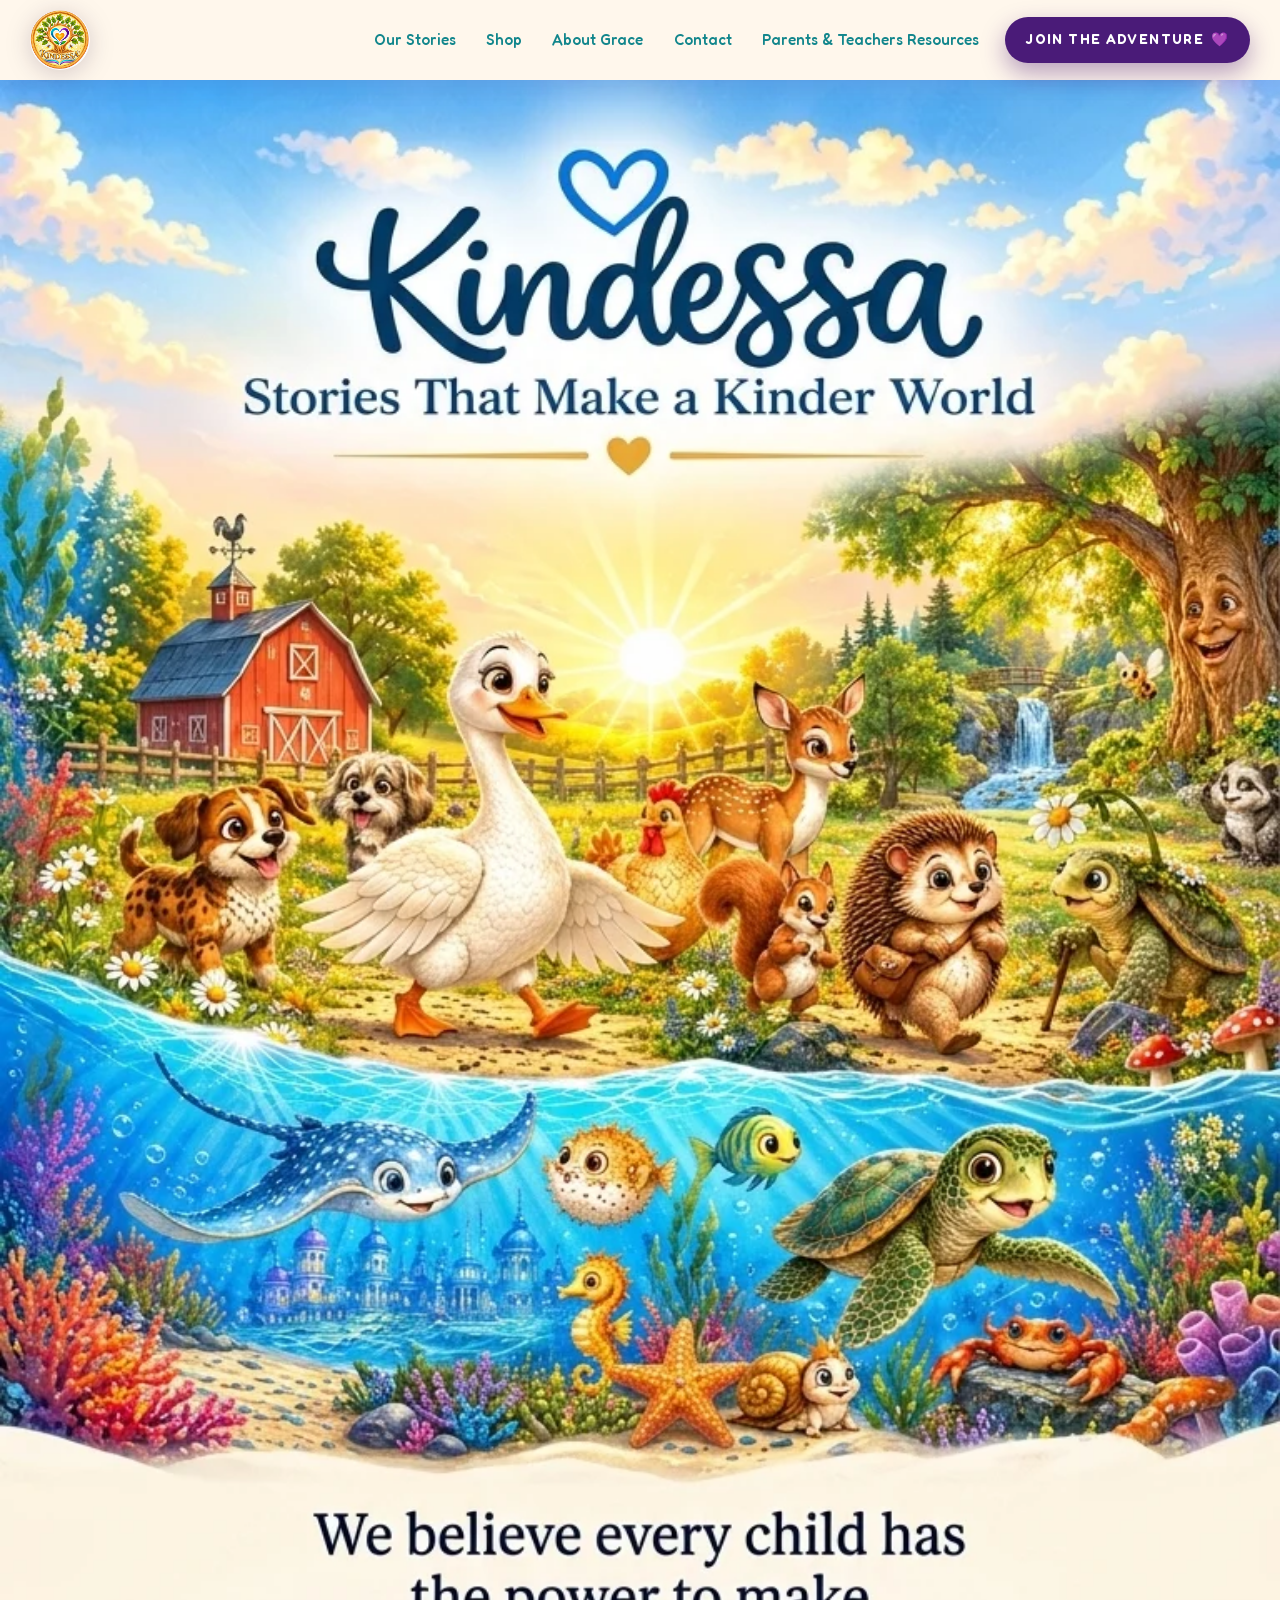
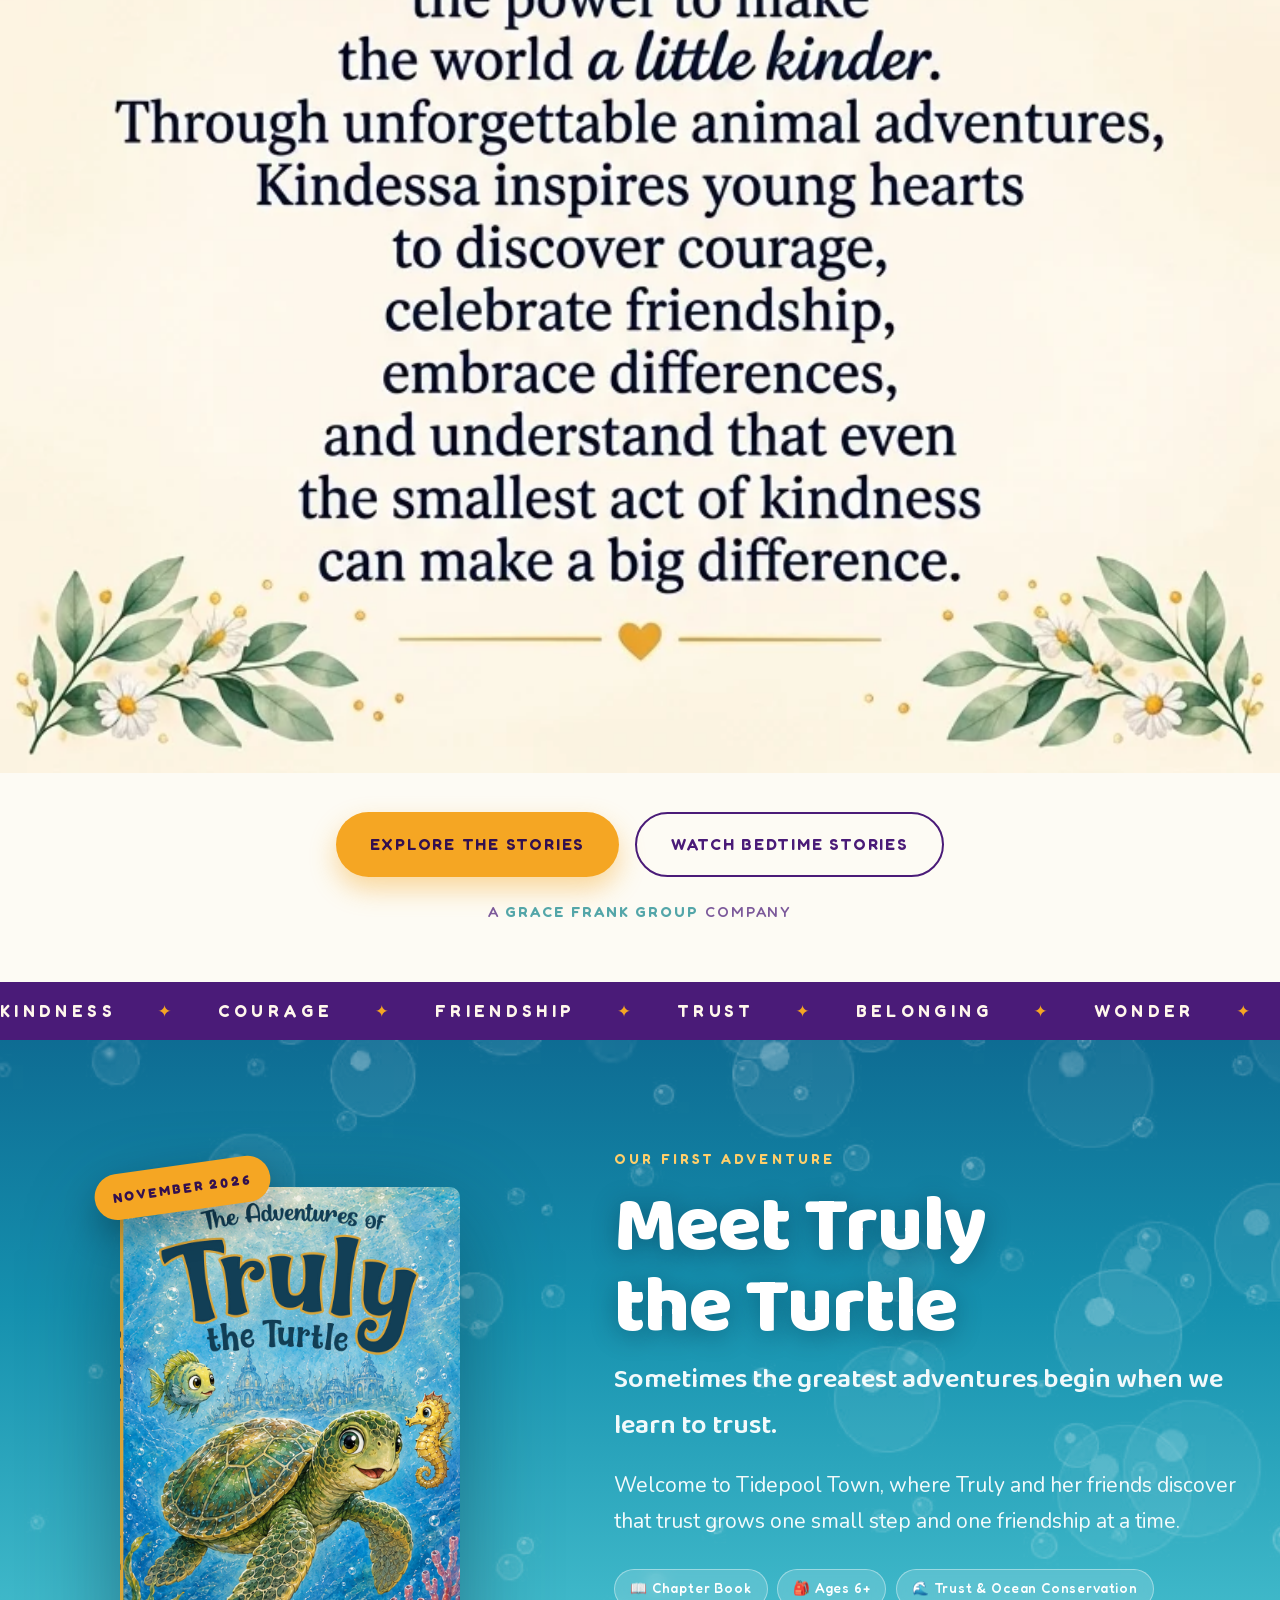
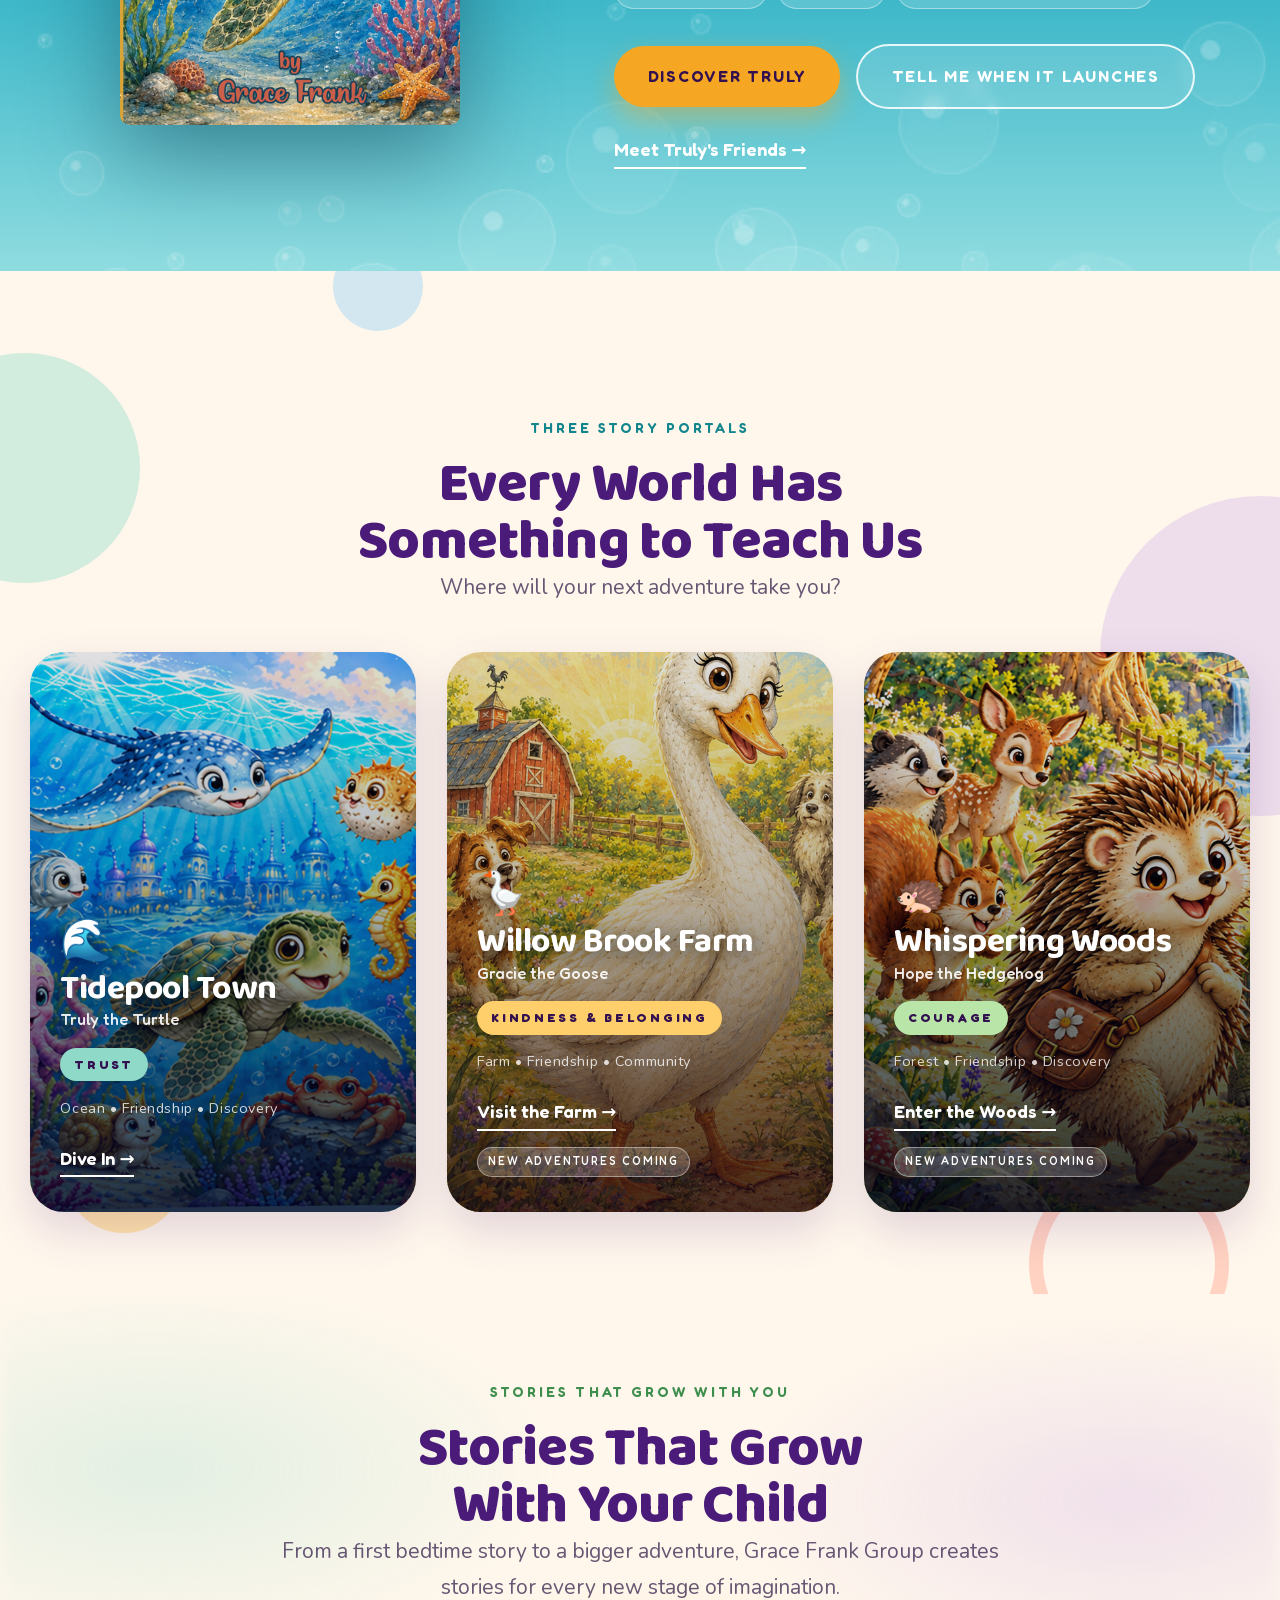
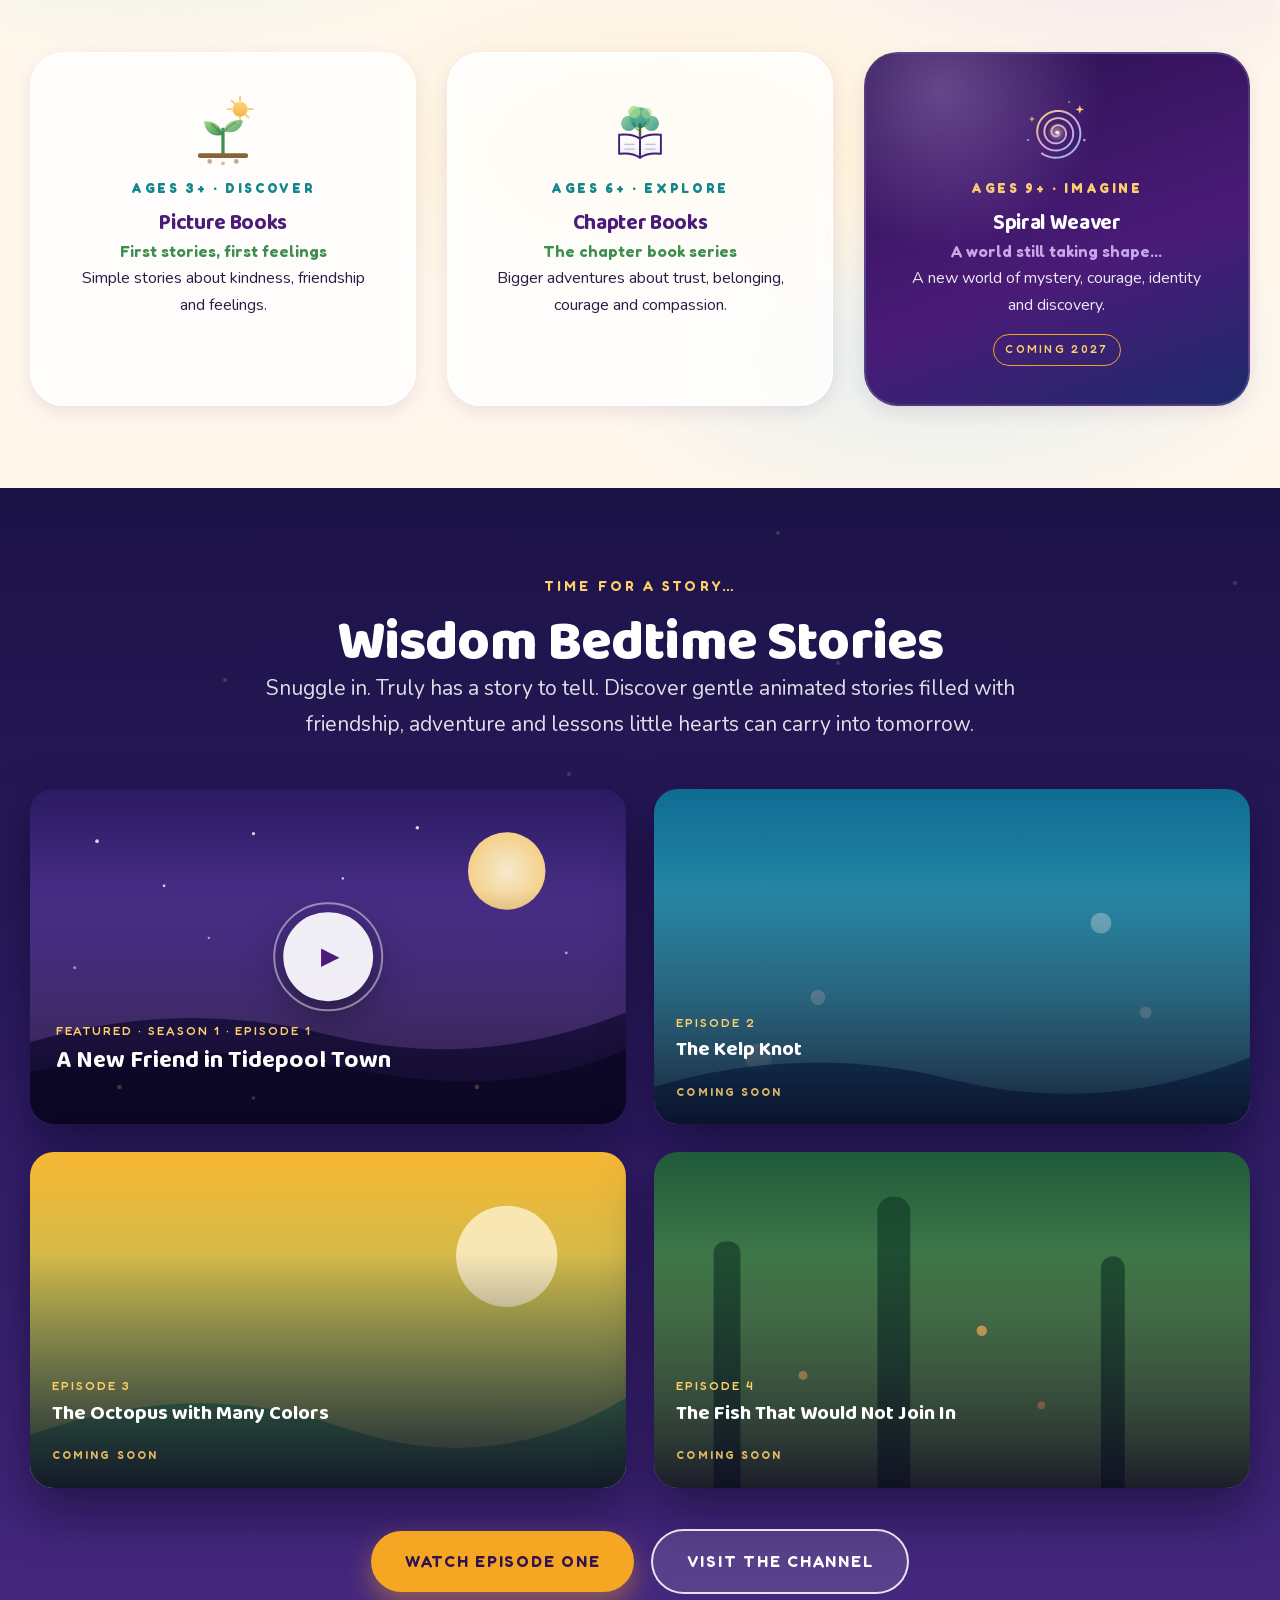
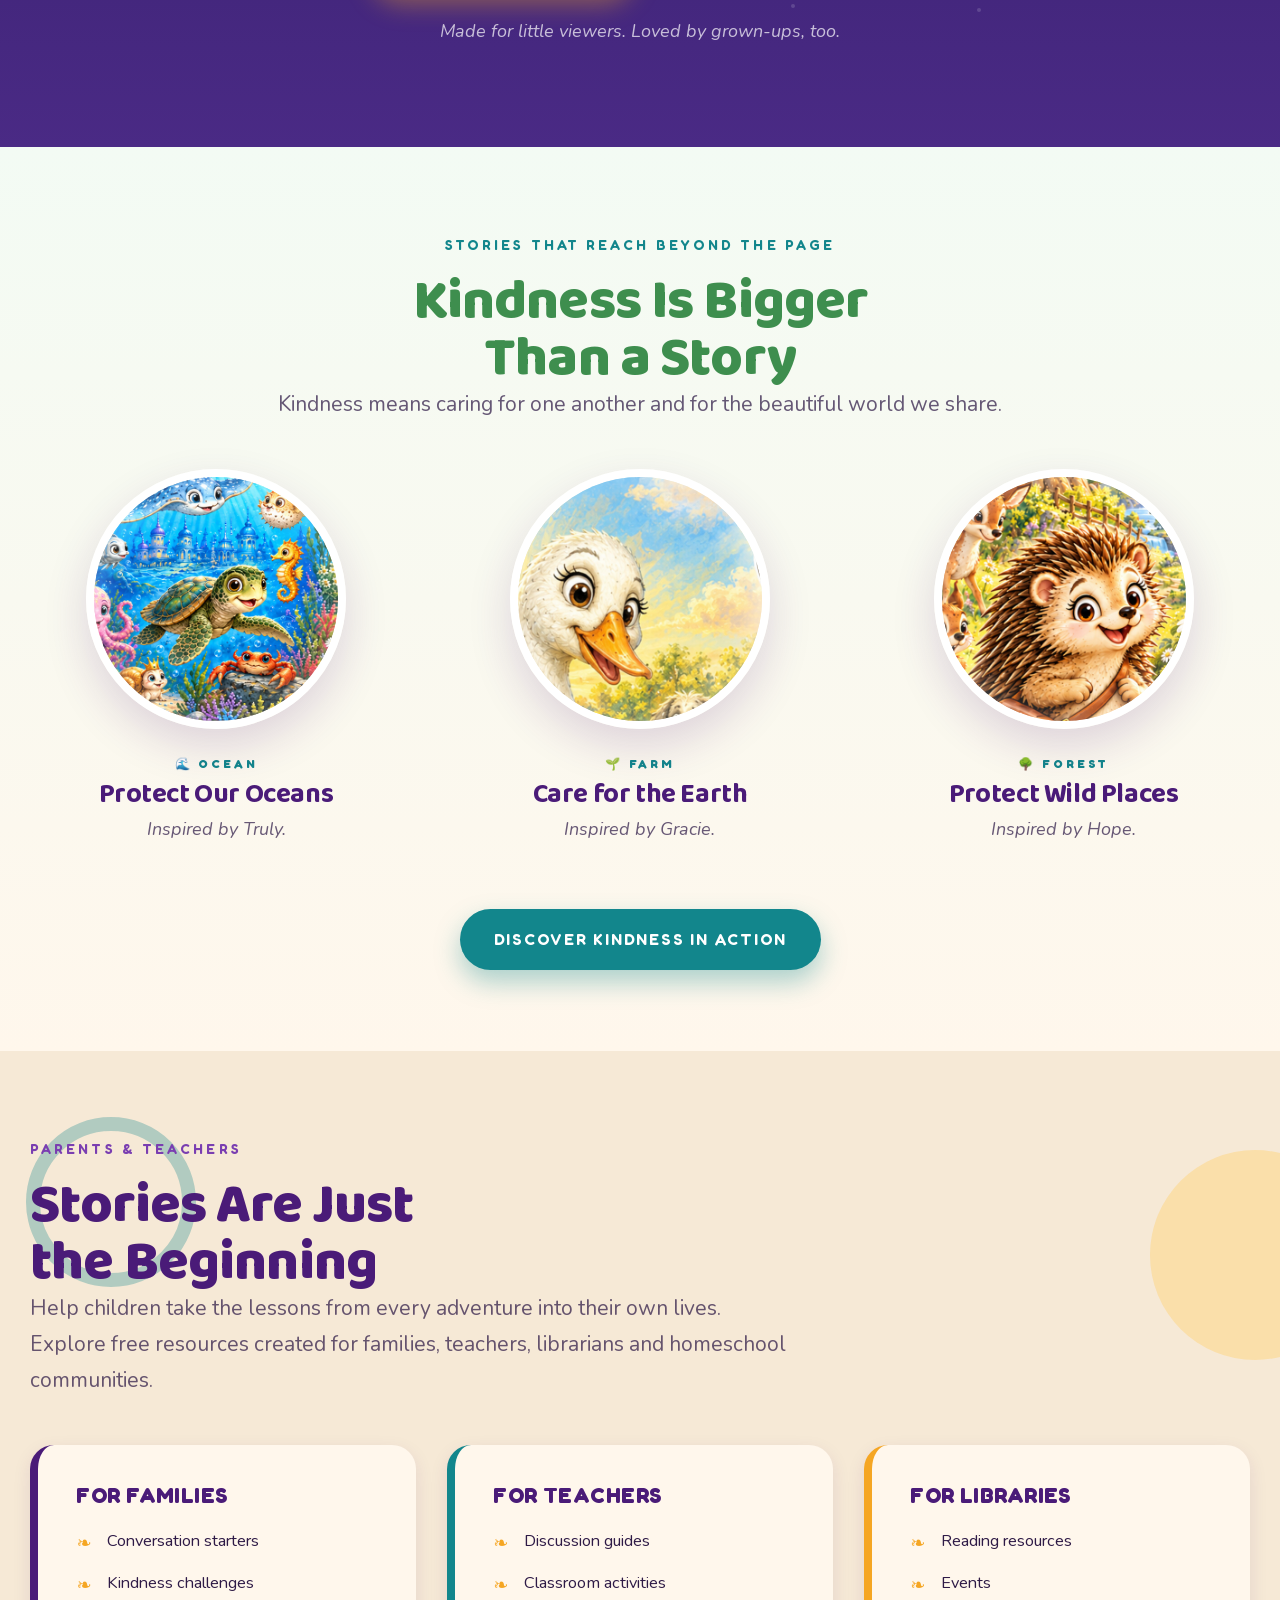
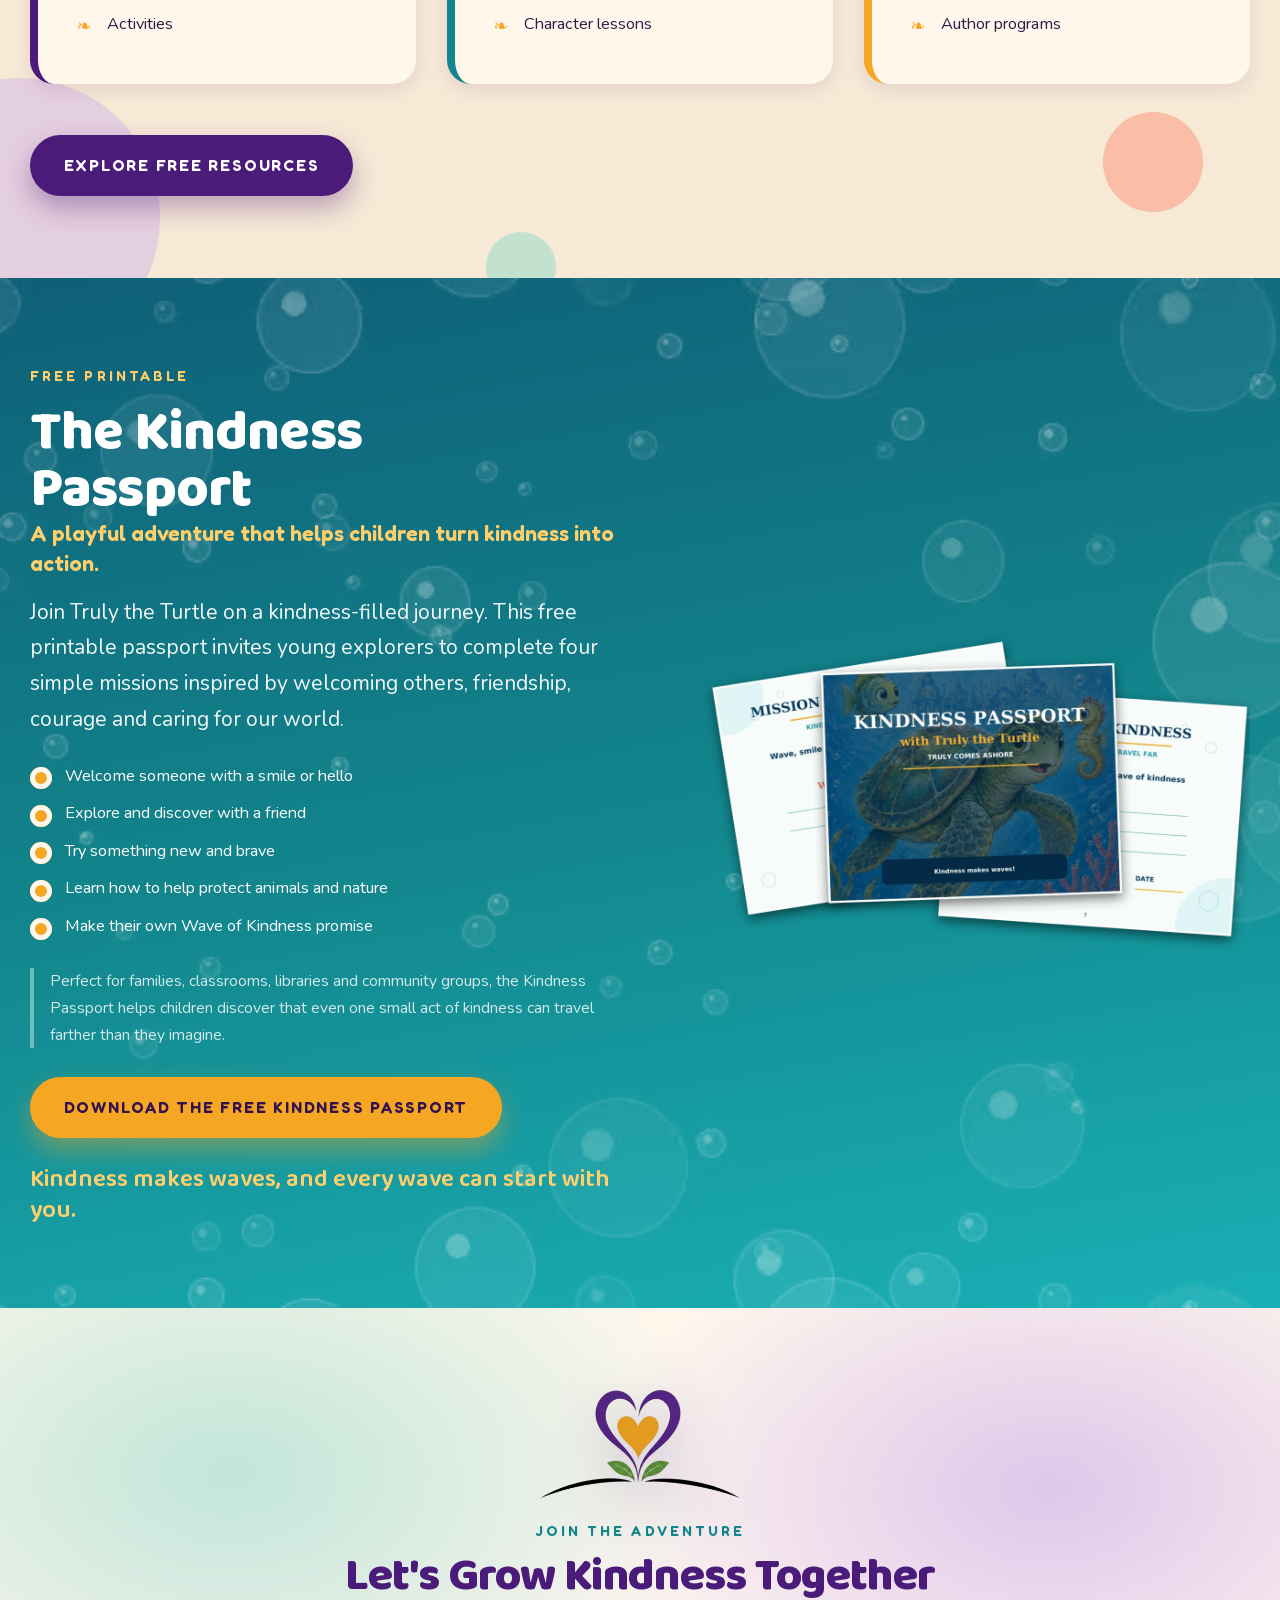
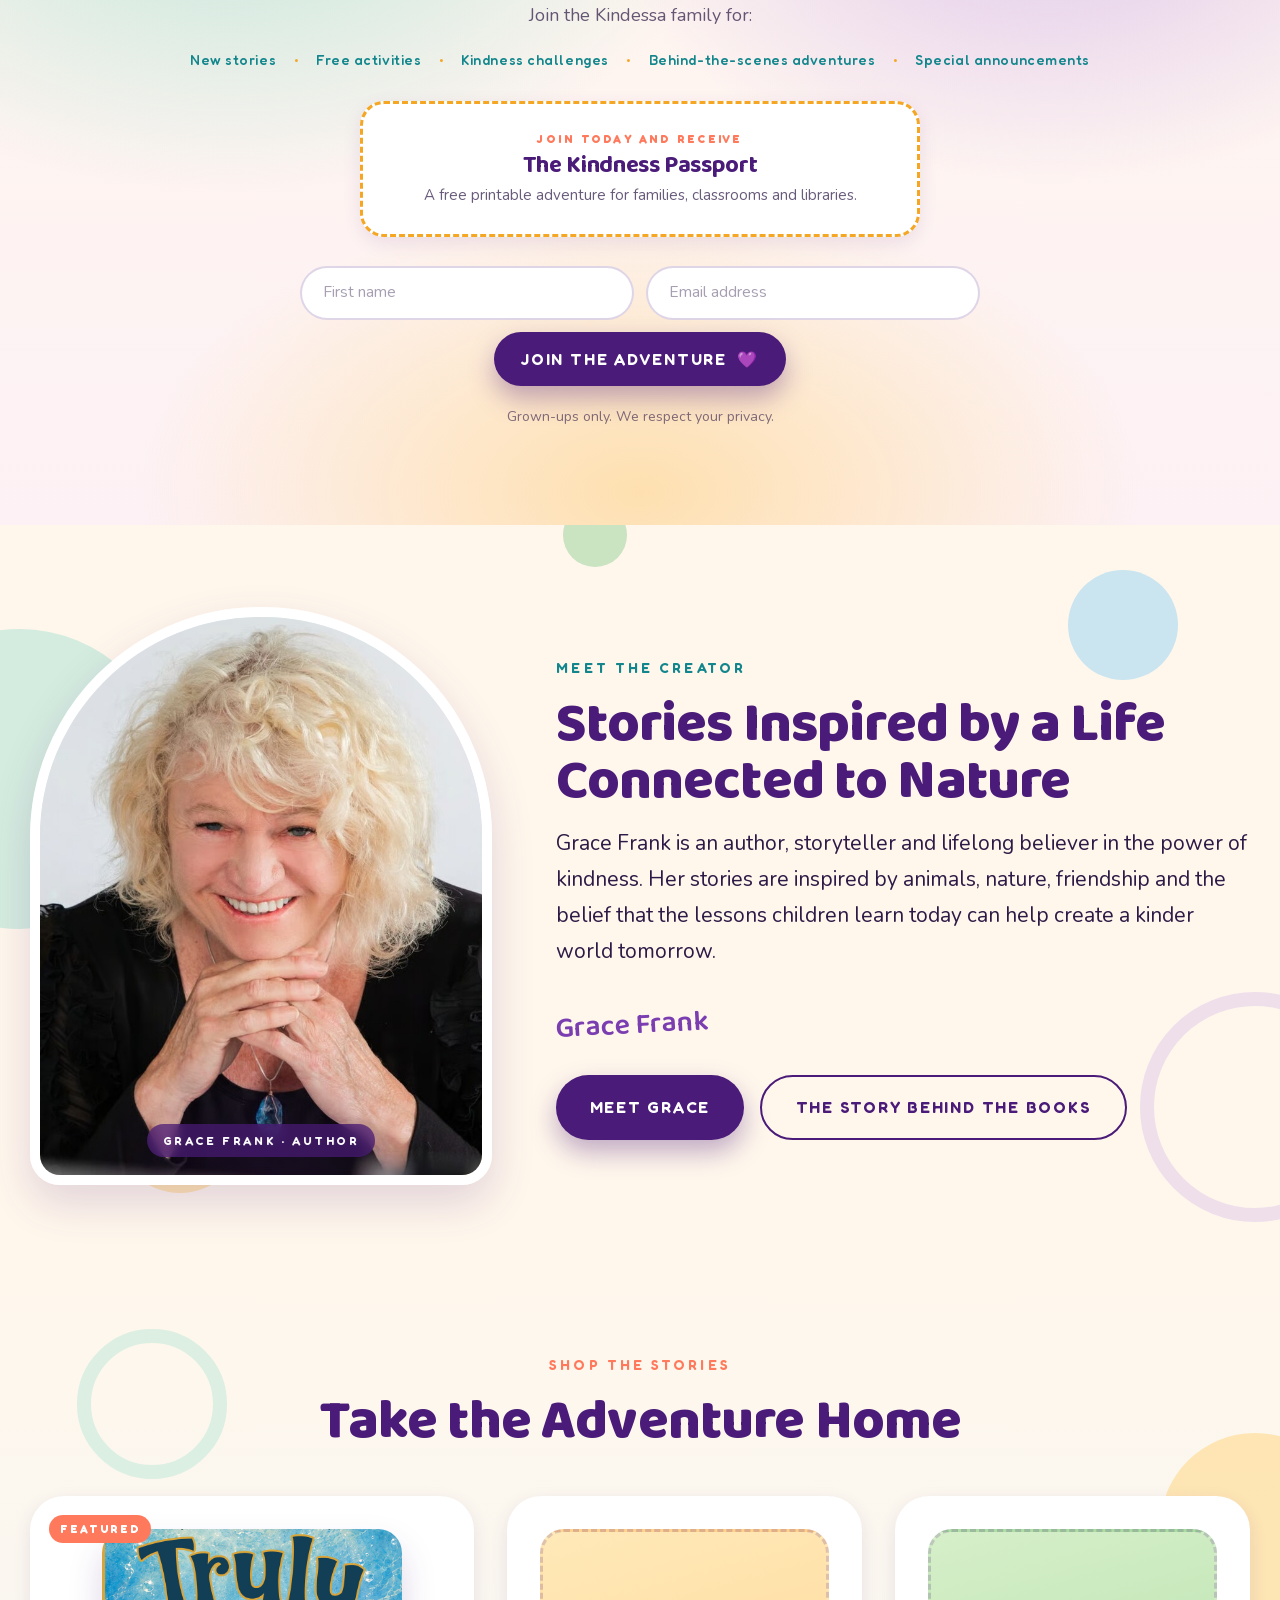
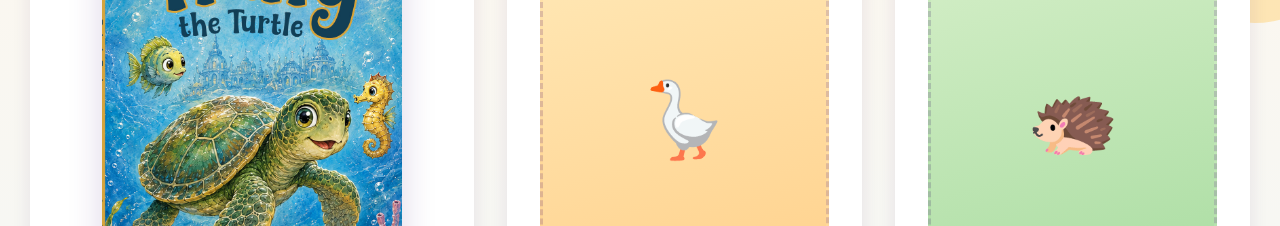
==== index.html @ 7168d5cc "Stage the remaining pages so the full sitemap exists Adds the seven pages from Grace's sitemap that " ====
<!DOCTYPE html>
<html lang="en">
<head>
<meta charset="utf-8" />
<meta name="viewport" content="width=device-width, initial-scale=1" />
<title>Kindessa™ | Stories Growing Kindness</title>
<meta name="description" content="Kindessa brings magical stories by Grace Frank that help little hearts grow through kindness, courage and friendship. Meet Truly the Turtle, Gracie the Goose and Hope the Hedgehog." />
<link rel="icon" href="assets/web/symbol.webp" />
<link rel="preload" href="assets/fonts/baloo-2-800-latin.woff2" as="font" type="font/woff2" crossorigin>
<link rel="preload" href="assets/fonts/nunito-400-latin.woff2" as="font" type="font/woff2" crossorigin>
<link rel="stylesheet" href="assets/fonts/fonts.css">
<link rel="stylesheet" href="assets/web/site.css" />
</head>
<body>

<!-- ============================ HEADER ============================ -->
<header class="header scrolled" id="header" data-solid>
  <div class="wrap-wide header-inner">
    <a class="brand" href="index.html#top" aria-label="Kindessa home">
      <img src="assets/web/kindessa-logo.webp" alt="Kindessa" width="900" height="900" />
    </a>

    <nav class="nav" aria-label="Main">
      <div class="nav-group">
        <a href="stories.html">Our Stories</a>
        <div class="nav-drop">
          <a href="truly.html">Truly the Turtle</a>
          <a href="gracie.html">Gracie the Goose</a>
          <a href="hope.html">Hope the Hedgehog</a>
          <a href="bedtime.html">Wisdom Bedtime Stories</a>
        </div>
      </div>
      <a href="shop.html">Shop</a>
      <a href="about.html">About Grace</a>
      <a href="contact.html">Contact</a>
      <a href="parents.html">Parents &amp; Teachers Resources</a>
    </nav>

    <div class="header-cta">
      <a class="btn-join" href="#join">Join the Adventure <span class="heart-mini">💜</span></a>
      <button class="burger" id="burger" aria-label="Open menu" aria-expanded="false" aria-controls="mobileNav"><span></span></button>
    </div>
  </div>
</header>

<nav class="mobile-nav" id="mobileNav" aria-label="Mobile">
  <a href="stories.html">Our Stories</a>
  <a class="sub" href="truly.html">Truly the Turtle</a>
  <a class="sub" href="gracie.html">Gracie the Goose</a>
  <a class="sub" href="hope.html">Hope the Hedgehog</a>
  <a class="sub" href="bedtime.html">Wisdom Bedtime Stories</a>
  <a href="shop.html">Shop</a>
  <a href="about.html">About Grace</a>
  <a href="contact.html">Contact</a>
  <a href="parents.html">Parents &amp; Teachers Resources</a>
  <a class="btn btn-purple" href="index.html#join">Join the Adventure 💜</a>
</nav>

<!-- ============================ HERO ============================ -->
<main id="top">
<section class="hero-banner">
  <h1 class="sr-only">Kindessa: Stories That Make a Kinder World</h1>

  <picture class="banner reveal">
    <source media="(max-width:720px)" srcset="assets/web/banner-home-mobile.webp" width="768" height="1376" />
    <img src="assets/web/banner-home.webp" alt="Kindessa, Stories That Make a Kinder World. Truly the Turtle, Gracie the Goose, Hope the Hedgehog and their friends across the ocean, the farm and the woods." width="1862" height="845" fetchpriority="high" />
  </picture>

  <div class="wrap">
    <div class="hero-banner-cta reveal d1">
      <a class="btn btn-gold" href="#worlds">Explore the Stories</a>
      <a class="btn btn-ghost" href="#watch">Watch Bedtime Stories</a>
    </div>
    <p class="hero-credit">A <b>Grace Frank Group</b> company</p>
  </div>
</section>

<!-- ============================ RIBBON ============================ -->
<div class="ribbon" aria-hidden="true">
  <div class="ribbon-track">
    <span>Kindness</span><span>Courage</span><span>Friendship</span><span>Trust</span><span>Belonging</span><span>Wonder</span>
    <span>Kindness</span><span>Courage</span><span>Friendship</span><span>Trust</span><span>Belonging</span><span>Wonder</span>
  </div>
</div>

<!-- ============================ TRULY ============================ -->
<section class="truly" id="truly">
  <video class="bubbles-video" autoplay muted loop playsinline aria-hidden="true" poster="assets/web/bubbles-poster.jpg">
    <source src="assets/web/bubbles.mp4" type="video/mp4" />
  </video>
  <div class="wrap">
    <div class="truly-grid">
      <div class="book reveal" id="book">
        <span class="book-badge">November 2026</span>
        <div class="book-inner">
          <img src="assets/web/truly-cover.jpg" alt="Cover of The Adventures of Truly the Turtle by Grace Frank" />
        </div>
      </div>

      <div class="reveal d1">
        <span class="eyebrow">Our First Adventure</span>
        <h2 class="h-1">Meet Truly<br>the Turtle</h2>
        <p class="truly-tagline">Sometimes the greatest adventures begin when we learn to trust.</p>
        <p class="lede">Welcome to Tidepool Town, where Truly and her friends discover that trust grows one small step and one friendship at a time.</p>
        <div class="book-meta">
          <span class="chip">📖 Chapter Book</span>
          <span class="chip">🎒 Ages 6+</span>
          <span class="chip">🌊 Trust &amp; Ocean Conservation</span>
        </div>
        <div class="truly-btns">
          <a class="btn btn-gold" href="truly.html">Discover Truly</a>
          <a class="btn btn-ghost-light" href="#join">Tell Me When It Launches</a>
        </div>
        <a class="link-arrow" href="#worlds">Meet Truly's Friends →</a>
      </div>
    </div>
  </div>
</section>

<!-- ============================ WORLDS ============================ -->
<section class="worlds sec has-deco" id="worlds">
  <div class="blobs" aria-hidden="true">
    <span class="blob c-seafoam" style="width:230px;height:230px;left:-90px;top:8%;opacity:.4"></span>
    <span class="blob c-lavender" style="width:320px;height:320px;right:-140px;top:22%;opacity:.32;animation-delay:-6s"></span>
    <span class="blob c-gold" style="width:120px;height:120px;left:5%;bottom:6%;opacity:.5;animation-delay:-11s"></span>
    <span class="blob ring c-coral" style="width:200px;height:200px;right:4%;bottom:-70px;animation-delay:-3s"></span>
    <span class="blob c-sky" style="width:90px;height:90px;left:26%;top:-30px;opacity:.35;animation-delay:-14s"></span>
  </div>
  <div class="wrap">
    <div class="sec-head center reveal">
      <span class="eyebrow">Three Story Portals</span>
      <h2 class="h-2">Every World Has<br>Something to Teach Us</h2>
      <p class="lede muted" style="margin-inline:auto">Where will your next adventure take you?</p>
    </div>

    <div class="portals">
      <article class="portal ocean reveal">
        <img src="assets/web/world-ocean.jpg" alt="Tidepool Town, where Truly the Turtle swims past the coral city with Finley the fish, a manta ray, an octopus and a crowned snail" />
        <span class="portal-icon">🌊</span>
        <h3>Tidepool Town</h3>
        <p class="portal-char">Truly the Turtle</p>
        <span class="portal-value">Trust</span>
        <p class="portal-tags">Ocean • Friendship • Discovery</p>
        <div class="portal-foot">
          <a class="link-arrow" href="truly.html">Dive In →</a>
        </div>
      </article>

      <article class="portal farm reveal d1">
        <img src="assets/web/world-farm.jpg" alt="Willow Brook Farm, where Gracie the Goose walks the lane past the red barn with the farm dogs and a hen" />
        <span class="portal-icon">🪿</span>
        <h3>Willow Brook Farm</h3>
        <p class="portal-char">Gracie the Goose</p>
        <span class="portal-value">Kindness &amp; Belonging</span>
        <p class="portal-tags">Farm • Friendship • Community</p>
        <div class="portal-foot">
          <a class="link-arrow" href="gracie.html">Visit the Farm →</a>
          <span class="soon">New adventures coming</span>
        </div>
      </article>

      <article class="portal forest reveal d2">
        <img src="assets/web/world-forest.jpg" alt="Whispering Woods, where Hope the Hedgehog sets off along the path with her satchel, a tortoise, a squirrel, a badger and a fawn" />
        <span class="portal-icon">🦔</span>
        <h3>Whispering Woods</h3>
        <p class="portal-char">Hope the Hedgehog</p>
        <span class="portal-value">Courage</span>
        <p class="portal-tags">Forest • Friendship • Discovery</p>
        <div class="portal-foot">
          <a class="link-arrow" href="#shop">Enter the Woods →</a>
          <span class="soon">New adventures coming</span>
        </div>
      </article>
    </div>
    <p class="swipe-hint">← Swipe to explore →</p>
  </div>
</section>

<!-- ============================ GROW ============================ -->
<section class="grow sec" id="grow">
  <div class="wrap">
    <div class="sec-head center reveal">
      <span class="eyebrow">Stories That Grow With You</span>
      <h2 class="h-2">Stories That Grow<br>With Your Child</h2>
      <p class="lede muted" style="margin-inline:auto">From a first bedtime story to a bigger adventure, Grace Frank Group creates stories for every new stage of imagination.</p>
    </div>

    <div class="stages">
      <article class="stage reveal">
        <svg class="stage-glyph" viewBox="0 0 80 80" role="img" aria-label="A seedling with two leaves opening above the soil">
          <defs>
            <linearGradient id="sprL" x1="0" y1="0" x2="1" y2="1">
              <stop offset="0%" stop-color="#9FD98C"/><stop offset="100%" stop-color="#3E8E4E"/>
            </linearGradient>
            <linearGradient id="sprSun" x1="0" y1="0" x2="0" y2="1">
              <stop offset="0%" stop-color="#FFCF6B"/><stop offset="100%" stop-color="#F5A623"/>
            </linearGradient>
          </defs>
          <circle cx="58" cy="17" r="8" fill="url(#sprSun)" opacity=".85"/>
          <g stroke="#F5A623" stroke-width="2" stroke-linecap="round" opacity=".6">
            <path d="M58 4v4M58 26v4M45 17h4M67 17h4M49 8l3 3M64 23l3 3"/>
          </g>
          <path d="M40 66V38" stroke="#3E8E4E" stroke-width="3.4" stroke-linecap="round" fill="none"/>
          <path d="M40 44c-3-11-12-15-20-14 1 11 9 17 20 14Z" fill="url(#sprL)"/>
          <path d="M40 40c4-10 13-13 21-11-2 10-10 15-21 11Z" fill="url(#sprL)" opacity=".85"/>
          <path d="M28 33c4 3 8 7 11 11M53 31c-5 3-9 6-12 10" stroke="#2F6E3C" stroke-width="1.4" stroke-linecap="round" fill="none" opacity=".5"/>
          <path d="M16 66h48" stroke="#8A6239" stroke-width="5" stroke-linecap="round"/>
          <circle cx="26" cy="72" r="2.4" fill="#8A6239" opacity=".55"/>
          <circle cx="40" cy="74" r="2" fill="#8A6239" opacity=".4"/>
          <circle cx="54" cy="72" r="2.4" fill="#8A6239" opacity=".55"/>
        </svg>
        <span class="stage-age">Ages 3+ · Discover</span>
        <h3>Picture Books</h3>
        <p class="stage-kind">First stories, first feelings</p>
        <p>Simple stories about kindness, friendship and feelings.</p>
      </article>

      <article class="stage reveal d1">
        <svg class="stage-glyph" viewBox="0 0 80 80" role="img" aria-label="An open book with a leafy canopy growing from its pages">
          <defs>
            <linearGradient id="chLeaf" x1="0" y1="0" x2="1" y2="1">
              <stop offset="0%" stop-color="#7CC47F"/><stop offset="100%" stop-color="#12868C"/>
            </linearGradient>
            <linearGradient id="chPage" x1="0" y1="0" x2="0" y2="1">
              <stop offset="0%" stop-color="#FFFFFF"/><stop offset="100%" stop-color="#E7F3EC"/>
            </linearGradient>
          </defs>
          <circle cx="40" cy="26" r="11" fill="url(#chLeaf)" opacity=".92"/>
          <circle cx="28" cy="32" r="8" fill="url(#chLeaf)" opacity=".8"/>
          <circle cx="52" cy="32" r="8" fill="url(#chLeaf)" opacity=".8"/>
          <circle cx="34" cy="20" r="6.5" fill="#9FD98C" opacity=".75"/>
          <circle cx="47" cy="21" r="5.5" fill="#9FD98C" opacity=".6"/>
          <path d="M40 46V33" stroke="#2F6E3C" stroke-width="2.6" stroke-linecap="round"/>
          <path d="M40 40c-4-2-6-5-7-8M40 37c3-2 5-4 6-7" stroke="#2F6E3C" stroke-width="1.6" stroke-linecap="round" fill="none" opacity=".6"/>
          <path d="M40 48c-6-4-14-5-22-4v20c8-1 16 0 22 4Z" fill="url(#chPage)" stroke="#4A1B78" stroke-width="2" stroke-linejoin="round"/>
          <path d="M40 48c6-4 14-5 22-4v20c-8-1-16 0-22 4Z" fill="url(#chPage)" stroke="#4A1B78" stroke-width="2" stroke-linejoin="round"/>
          <path d="M40 48v20" stroke="#4A1B78" stroke-width="2" stroke-linecap="round"/>
          <g stroke="#C9A7E8" stroke-width="1.4" stroke-linecap="round" opacity=".85">
            <path d="M24 54h10M24 59h10M46 54h10M46 59h10"/>
          </g>
        </svg>
        <span class="stage-age">Ages 6+ · Explore</span>
        <h3>Chapter Books</h3>
        <p class="stage-kind">The chapter book series</p>
        <p>Bigger adventures about trust, belonging, courage and compassion.</p>
      </article>

      <article class="stage spiral reveal d2">
<svg class="stage-glyph spiral-glyph" viewBox="0 0 100 100" role="img" aria-label="A spiral of thread turning outward among stars">
          <defs>
            <linearGradient id="sg" x1="0" y1="0" x2="1" y2="1">
              <stop offset="0%" stop-color="#FFCF6B"/><stop offset="55%" stop-color="#C9A7E8"/><stop offset="100%" stop-color="#7EC8F5"/>
            </linearGradient>
            <radialGradient id="sgCore" cx="50%" cy="50%">
              <stop offset="0%" stop-color="#FFF6DC"/><stop offset="100%" stop-color="#FFCF6B" stop-opacity="0"/>
            </radialGradient>
          </defs>
          <circle cx="50" cy="52" r="13" fill="url(#sgCore)" opacity=".55"/>
          <path d="M50.00 52.00L50.00 51.92L50.02 51.84L50.04 51.76L50.07 51.68L50.11 51.61L50.15 51.54L50.21 51.47L50.27 51.41L50.34 51.36L50.42 51.31L50.50 51.26L50.59 51.22L50.68 51.20L50.78 51.17L50.88 51.16L50.98 51.16L51.09 51.16L51.20 51.18L51.31 51.20L51.43 51.23L51.54 51.28L51.65 51.33L51.76 51.39L51.87 51.47L51.97 51.55L52.07 51.64L52.17 51.75L52.26 51.86L52.35 51.98L52.43 52.11L52.50 52.25L52.56 52.39L52.61 52.55L52.66 52.71L52.69 52.88L52.72 53.05L52.73 53.23L52.73 53.41L52.72 53.59L52.70 53.78L52.67 53.97L52.62 54.17L52.56 54.36L52.48 54.55L52.40 54.74L52.30 54.93L52.18 55.12L52.05 55.30L51.91 55.48L51.76 55.65L51.59 55.81L51.41 55.97L51.22 56.11L51.01 56.25L50.80 56.38L50.57 56.50L50.33 56.60L50.08 56.69L49.83 56.77L49.56 56.84L49.29 56.89L49.02 56.92L48.73 56.94L48.44 56.94L48.15 56.93L47.86 56.89L47.56 56.84L47.26 56.78L46.96 56.69L46.67 56.58L46.38 56.46L46.09 56.32L45.80 56.16L45.52 55.98L45.25 55.79L44.99 55.57L44.74 55.34L44.49 55.09L44.26 54.83L44.04 54.55L43.84 54.25L43.65 53.94L43.48 53.61L43.32 53.27L43.18 52.92L43.06 52.56L42.96 52.19L42.88 51.81L42.82 51.42L42.78 51.02L42.76 50.62L42.77 50.21L42.80 49.80L42.85 49.39L42.93 48.98L43.03 48.57L43.15 48.16L43.30 47.75L43.47 47.35L43.67 46.95L43.89 46.57L44.14 46.19L44.40 45.82L44.69 45.47L45.00 45.12L45.34 44.80L45.69 44.49L46.07 44.19L46.46 43.92L46.87 43.66L47.30 43.43L47.75 43.22L48.21 43.03L48.68 42.87L49.17 42.73L49.66 42.62L50.17 42.53L50.69 42.47L51.21 42.44L51.73 42.44L52.27 42.47L52.80 42.53L53.33 42.62L53.86 42.73L54.39 42.88L54.91 43.06L55.43 43.27L55.94 43.51L56.44 43.78L56.92 44.07L57.40 44.40L57.85 44.76L58.30 45.14L58.72 45.55L59.12 45.98L59.50 46.44L59.86 46.92L60.19 47.43L60.50 47.95L60.78 48.50L61.03 49.06L61.25 49.64L61.44 50.24L61.60 50.85L61.73 51.47L61.82 52.11L61.88 52.75L61.90 53.39L61.89 54.05L61.84 54.70L61.75 55.36L61.63 56.01L61.47 56.66L61.28 57.31L61.05 57.95L60.78 58.57L60.48 59.19L60.14 59.79L59.77 60.38L59.36 60.95L58.92 61.50L58.45 62.03L57.95 62.53L57.41 63.01L56.85 63.47L56.26 63.89L55.65 64.28L55.01 64.64L54.34 64.97L53.66 65.27L52.96 65.52L52.24 65.74L51.51 65.92L50.76 66.07L50.00 66.17L49.23 66.23L48.46 66.25L47.68 66.22L46.90 66.16L46.12 66.05L45.35 65.89L44.58 65.70L43.81 65.46L43.06 65.18L42.32 64.86L41.59 64.49L40.88 64.09L40.19 63.64L39.53 63.15L38.88 62.63L38.27 62.07L37.68 61.47L37.12 60.84L36.59 60.18L36.10 59.48L35.64 58.76L35.23 58.00L34.85 57.23L34.51 56.42L34.22 55.60L33.96 54.76L33.76 53.90L33.60 53.03L33.49 52.15L33.42 51.26L33.41 50.36L33.44 49.45L33.52 48.55L33.65 47.65L33.83 46.75L34.06 45.85L34.34 44.97L34.67 44.10L35.05 43.25L35.47 42.41L35.95 41.60L36.46 40.80L37.03 40.04L37.63 39.30L38.28 38.59L38.97 37.91L39.70 37.27L40.46 36.67L41.26 36.11L42.10 35.59L42.96 35.11L43.85 34.68L44.77 34.30L45.71 33.96L46.68 33.68L47.66 33.45L48.65 33.27L49.66 33.14L50.68 33.07L51.71 33.05L52.73 33.09L53.76 33.19L54.79 33.34L55.81 33.55L56.83 33.81L57.83 34.13L58.82 34.51L59.78 34.93L60.73 35.42L61.66 35.95L62.56 36.54L63.42 37.18L64.26 37.87L65.06 38.60L65.82 39.38L66.54 40.20L67.22 41.07L67.86 41.97L68.44 42.91L68.98 43.89L69.47 44.89L69.90 45.93L70.28 46.99L70.60 48.07L70.86 49.17L71.06 50.30L71.20 51.43L71.28 52.57L71.30 53.72L71.26 54.88L71.15 56.03L70.98 57.19L70.75 58.33L70.46 59.47L70.10 60.59L69.68 61.70L69.20 62.78L68.66 63.84L68.06 64.88L67.41 65.88L66.69 66.85L65.93 67.78L65.11 68.68L64.24 69.53L63.32 70.34L62.36 71.10L61.36 71.80L60.31 72.46L59.23 73.06L58.11 73.60L56.96 74.08L55.78 74.50L54.57 74.86L53.35 75.15L52.10 75.38L50.85 75.54L49.58 75.63L48.30 75.66L47.02 75.61L45.74 75.50L44.46 75.31L43.19 75.06L41.93 74.73L40.69 74.34L39.46 73.88L38.26 73.35L37.09 72.76L35.94 72.10L34.83 71.38L33.76 70.59L32.72 69.75L31.73 68.85L30.79 67.89L29.90 66.88L29.06 65.82L28.27 64.72L27.55 63.57L26.88 62.38L26.28 61.14L25.75 59.88L25.28 58.58L24.88 57.26L24.56 55.91L24.30 54.55L24.12 53.16L24.02 51.77L23.98 50.36L24.03 48.96L24.15 47.55L24.35 46.15L24.62 44.75L24.98 43.37L25.40 42.00L25.90 40.66L26.48 39.34L27.12 38.05L27.84 36.79L28.63 35.57L29.48 34.39L30.40 33.26L31.38 32.17L32.42 31.14L33.52 30.16L34.68 29.23L35.88 28.37L37.14 27.57L38.44 26.84L39.78 26.18L41.16 25.59L42.57 25.08L44.01 24.64L45.48 24.28L46.97 23.99L48.48 23.79L50.00 23.67L51.53 23.63L53.06 23.67L54.60 23.80L56.13 24.01L57.65 24.30L59.15 24.67L60.64 25.13L62.10 25.67L63.54 26.29L64.95 26.98L66.32 27.76L67.65 28.60L68.93 29.53L70.17 30.52L71.36 31.58L72.49 32.71L73.56 33.90L74.56 35.14L75.50 36.45L76.38 37.81L77.17 39.21L77.90 40.66L78.55 42.16L79.11 43.68L79.60 45.24L80.00 46.83L80.31 48.45L80.54 50.08L80.68 51.72L80.73 53.38L80.69 55.04L80.56 56.70L80.35 58.36L80.04 60.00L79.64 61.63L79.16 63.24L78.58 64.83L77.92 66.39L77.18 67.91L76.35 69.39L75.44 70.83L74.45 72.23L73.39 73.57L72.25 74.85L71.04 76.08L69.76 77.24L68.42 78.34L67.02 79.36L65.56 80.30L64.05 81.17L62.49 81.96L60.89 82.67L59.24 83.29L57.56 83.82L55.85 84.26L54.12 84.61L52.36 84.86L50.59 85.02L48.81 85.09L47.02 85.06L45.24 84.93L43.46 84.70L41.69 84.38L39.93 83.97L38.20 83.45L36.49 82.85L34.81 82.15L33.17 81.36L31.57 80.47L30.02 79.51" fill="none" stroke="url(#sg)" stroke-width="2.6" stroke-linecap="round" stroke-linejoin="round"/>
          <circle cx="50" cy="52" r="2.2" fill="#FFF6DC"/>
          <g fill="#FFCF6B">
            <path d="M80 16l1.5 4.1 4.1 1.5-4.1 1.5L80 27.2l-1.5-4.1L74.4 21.6l4.1-1.5z"/>
            <path d="M17 30l1.1 3 3 1.1-3 1.1L17 38.3l-1.1-3L12.9 34.2l3-1.1z" opacity=".8"/>
          </g>
          <circle cx="86" cy="62" r="1.8" fill="#C9A7E8" opacity=".9"/>
          <circle cx="12" cy="62" r="1.5" fill="#7EC8F5" opacity=".85"/>
          <circle cx="66" cy="12" r="1.4" fill="#7EC8F5" opacity=".7"/>
        </svg>
        <span class="stage-age">Ages 9+ · Imagine</span>
        <h3>Spiral Weaver</h3>
        <p class="stage-kind">A world still taking shape…</p>
        <p>A new world of mystery, courage, identity and discovery.</p>
        <span class="badge-2027">Coming 2027</span>
      </article>
    </div>
  </div>
</section>

<!-- ============================ WATCH ============================ -->
<section class="bedtime sec" id="watch">
  <div class="night" id="night" aria-hidden="true"></div>
  <div class="wrap">
    <div class="sec-head center reveal">
      <span class="eyebrow">Time for a story…</span>
      <h2 class="h-2">Wisdom Bedtime Stories</h2>
      <p class="lede" style="margin-inline:auto">Snuggle in. Truly has a story to tell. Discover gentle animated stories filled with friendship, adventure and lessons little hearts can carry into tomorrow.</p>
    </div>

    <div class="watch-grid">
      <a class="episode feature reveal" href="https://www.youtube.com/watch?v=m3otSoN2ZFE" target="_blank" rel="noopener" aria-label="Watch the featured episode on YouTube: A New Friend in Tidepool Town">
        <svg class="ep-art" viewBox="0 0 800 450" preserveAspectRatio="xMidYMid slice" aria-hidden="true">
          <defs>
            <linearGradient id="ep1" x1="0" y1="0" x2="0" y2="1">
              <stop offset="0%" stop-color="#2B1A63"/><stop offset="55%" stop-color="#5B3B9E"/><stop offset="100%" stop-color="#9B6FC4"/>
            </linearGradient>
            <radialGradient id="moon"><stop offset="0%" stop-color="#FFF3D0"/><stop offset="100%" stop-color="#FFD98A"/></radialGradient>
          </defs>
          <rect width="800" height="450" fill="url(#ep1)"/>
          <circle cx="640" cy="110" r="52" fill="url(#moon)" opacity=".95"/>
          <g fill="#fff" opacity=".8">
            <circle cx="90" cy="70" r="2.5"/><circle cx="180" cy="130" r="1.8"/><circle cx="300" cy="60" r="2.2"/>
            <circle cx="420" cy="120" r="1.6"/><circle cx="520" cy="52" r="2.4"/><circle cx="720" cy="220" r="1.9"/>
            <circle cx="240" cy="200" r="1.5"/><circle cx="60" cy="240" r="2"/>
          </g>
          <path d="M0 340 Q200 280 400 330 T800 300 L800 450 L0 450Z" fill="#20144D" opacity=".85"/>
          <path d="M0 380 Q220 330 430 375 T800 350 L800 450 L0 450Z" fill="#150D36"/>
          <g opacity=".9"><circle cx="120" cy="400" r="3" fill="#FFCF6B"/><circle cx="300" cy="415" r="2.4" fill="#FFCF6B"/><circle cx="600" cy="400" r="3" fill="#FFCF6B"/></g>
        </svg>
        <span class="play" aria-hidden="true">▶</span>
        <div>
          <p class="ep-meta">Featured · Season 1 · Episode 1</p>
          <p class="ep-title">A New Friend in Tidepool Town</p>
        </div>
      </a>

      <div class="ep-side">
        <div class="episode small soon-ep reveal d1">
          <svg class="ep-art" viewBox="0 0 400 250" preserveAspectRatio="xMidYMid slice" aria-hidden="true">
            <defs><linearGradient id="ep2" x1="0" y1="0" x2="0" y2="1"><stop offset="0%" stop-color="#0E6C93"/><stop offset="100%" stop-color="#5FC8D4"/></linearGradient></defs>
            <rect width="400" height="250" fill="url(#ep2)"/>
            <g fill="#fff" opacity=".35"><circle cx="70" cy="180" r="9"/><circle cx="110" cy="140" r="5"/><circle cx="300" cy="90" r="7"/><circle cx="330" cy="150" r="4"/></g>
            <path d="M0 200 Q100 170 200 195 T400 180 L400 250 L0 250Z" fill="#0A5773" opacity=".8"/>
          </svg>
          <div><p class="ep-meta">Episode 2</p><p class="ep-title">The Kelp Knot</p><p class="ep-soon">Coming soon</p></div>
        </div>

        <div class="episode small soon-ep reveal d2">
          <svg class="ep-art" viewBox="0 0 400 250" preserveAspectRatio="xMidYMid slice" aria-hidden="true">
            <defs><linearGradient id="ep3" x1="0" y1="0" x2="0" y2="1"><stop offset="0%" stop-color="#F7B733"/><stop offset="100%" stop-color="#7CC47F"/></linearGradient></defs>
            <rect width="400" height="250" fill="url(#ep3)"/>
            <circle cx="320" cy="70" r="34" fill="#FFF3D0" opacity=".8"/>
            <path d="M0 190 Q110 150 210 185 T400 165 L400 250 L0 250Z" fill="#4E9A5C"/>
          </svg>
          <div><p class="ep-meta">Episode 3</p><p class="ep-title">The Octopus with Many Colors</p><p class="ep-soon">Coming soon</p></div>
        </div>

        <div class="episode small soon-ep reveal d3">
          <svg class="ep-art" viewBox="0 0 400 250" preserveAspectRatio="xMidYMid slice" aria-hidden="true">
            <defs><linearGradient id="ep4" x1="0" y1="0" x2="0" y2="1"><stop offset="0%" stop-color="#1F5B3A"/><stop offset="100%" stop-color="#8FBF6A"/></linearGradient></defs>
            <rect width="400" height="250" fill="url(#ep4)"/>
            <g fill="#123D28" opacity=".7"><rect x="40" y="60" width="18" height="190" rx="8"/><rect x="150" y="30" width="22" height="220" rx="10"/><rect x="300" y="70" width="16" height="180" rx="8"/></g>
            <g fill="#FFCF6B"><circle cx="220" cy="120" r="3.5"/><circle cx="260" cy="170" r="2.6"/><circle cx="100" cy="150" r="3"/></g>
          </svg>
          <div><p class="ep-meta">Episode 4</p><p class="ep-title">The Fish That Would Not Join In</p><p class="ep-soon">Coming soon</p></div>
        </div>
      </div>
    </div>

    <div class="watch-foot reveal">
      <a class="btn btn-gold" href="https://www.youtube.com/watch?v=m3otSoN2ZFE" target="_blank" rel="noopener">Watch Episode One</a>
      <a class="btn btn-ghost-light" href="https://www.youtube.com/@WisdomBedtimeStories" target="_blank" rel="noopener">Visit the Channel</a>
      <p class="watch-note">Made for little viewers. Loved by grown-ups, too.</p>
    </div>
  </div>
</section>

<!-- ============================ KINDNESS IN ACTION ============================ -->
<section class="action sec" id="kindness">
  <div class="wrap">
    <div class="sec-head center reveal">
      <span class="eyebrow">Stories That Reach Beyond the Page</span>
      <h2 class="h-2">Kindness Is Bigger<br>Than a Story</h2>
      <p class="lede muted" style="margin-inline:auto">Kindness means caring for one another and for the beautiful world we share.</p>
    </div>

    <div class="circles">
      <article class="circle-item reveal">
        <div class="ring"><img src="assets/web/face-truly.jpg" alt="Truly the Turtle smiling among the coral of Tidepool Town" width="540" height="540" loading="lazy" /></div>
        <span class="circle-tag">🌊 Ocean</span>
        <h3>Protect Our Oceans</h3>
        <p>Inspired by Truly.</p>
      </article>
      <article class="circle-item reveal d1">
        <div class="ring"><img src="assets/web/face-gracie.jpg" alt="Gracie the Goose looking out across Willow Brook Farm" width="540" height="540" loading="lazy" /></div>
        <span class="circle-tag">🌱 Farm</span>
        <h3>Care for the Earth</h3>
        <p>Inspired by Gracie.</p>
      </article>
      <article class="circle-item reveal d2">
        <div class="ring"><img src="assets/web/face-hope.jpg" alt="Hope the Hedgehog setting off through Whispering Woods" width="540" height="540" loading="lazy" /></div>
        <span class="circle-tag">🌳 Forest</span>
        <h3>Protect Wild Places</h3>
        <p>Inspired by Hope.</p>
      </article>
    </div>

    <div style="text-align:center;margin-top:clamp(2.6rem,5vw,4rem)" class="reveal">
      <a class="btn btn-teal" href="#kindness">Discover Kindness in Action</a>
    </div>
  </div>
</section>

<!-- ============================ PARENTS ============================ -->
<section class="parents sec has-deco" id="parents">
  <div class="blobs" aria-hidden="true">
    <span class="blob c-lavender" style="width:280px;height:280px;left:-120px;bottom:-80px;opacity:.4"></span>
    <span class="blob ring c-teal" style="width:170px;height:170px;left:2%;top:8%;color:var(--teal);animation-delay:-7s"></span>
    <span class="blob c-gold" style="width:210px;height:210px;right:-80px;top:12%;opacity:.42;animation-delay:-4s"></span>
    <span class="blob c-coral" style="width:100px;height:100px;right:6%;bottom:8%;opacity:.4;animation-delay:-12s"></span>
    <span class="blob c-seafoam" style="width:70px;height:70px;left:38%;bottom:-24px;opacity:.5;animation-delay:-16s"></span>
  </div>
  <div class="wrap">
    <div class="sec-head reveal">
      <span class="eyebrow">Parents &amp; Teachers</span>
      <h2 class="h-2">Stories Are Just<br>the Beginning</h2>
      <p class="lede muted">Help children take the lessons from every adventure into their own lives. Explore free resources created for families, teachers, librarians and homeschool communities.</p>
    </div>

    <div class="res-grid">
      <article class="res-card reveal">
        <h3>For Families</h3>
        <ul><li>Conversation starters</li><li>Kindness challenges</li><li>Activities</li></ul>
      </article>
      <article class="res-card reveal d1">
        <h3>For Teachers</h3>
        <ul><li>Discussion guides</li><li>Classroom activities</li><li>Character lessons</li></ul>
      </article>
      <article class="res-card reveal d2">
        <h3>For Libraries</h3>
        <ul><li>Reading resources</li><li>Events</li><li>Author programs</li></ul>
      </article>
    </div>

    <div style="margin-top:clamp(2.4rem,4vw,3.4rem)" class="reveal">
      <a class="btn btn-purple" href="#parents">Explore Free Resources</a>
    </div>
  </div>
</section>

<!-- ============================ KINDNESS PASSPORT ============================ -->
<section class="passport sec" id="passport">
  <video class="bubbles-video" autoplay muted loop playsinline aria-hidden="true" poster="assets/web/bubbles-poster.jpg">
    <source src="assets/web/bubbles.mp4" type="video/mp4" />
  </video>
  <div class="wrap passport-grid">

    <div class="reveal">
      <span class="eyebrow">Free Printable</span>
      <h2 class="h-2">The Kindness<br>Passport</h2>
      <p class="passport-tagline">A playful adventure that helps children turn kindness into action.</p>
      <p class="lede">Join Truly the Turtle on a kindness-filled journey. This free printable passport invites young explorers to complete four simple missions inspired by welcoming others, friendship, courage and caring for our world.</p>

      <ul class="missions">
        <li>Welcome someone with a smile or hello</li>
        <li>Explore and discover with a friend</li>
        <li>Try something new and brave</li>
        <li>Learn how to help protect animals and nature</li>
        <li>Make their own Wave of Kindness promise</li>
      </ul>

      <p class="passport-note">Perfect for families, classrooms, libraries and community groups, the Kindness Passport helps children discover that even one small act of kindness can travel farther than they imagine.</p>

      <div class="passport-btns">
        <a class="btn btn-gold" href="#join">Download the Free Kindness Passport</a>
      </div>

      <p class="passport-waves">Kindness makes waves, and every wave can start with you.</p>
    </div>

    <div class="passport-fan reveal d1">
      <img src="assets/web/passport-fan.webp" alt="Three pages from the Kindness Passport: the cover with Truly the Turtle, Mission 1 Welcome Wave, and the My Wave of Kindness promise page." width="1200" height="696" loading="lazy" />
    </div>

  </div>
</section>

<!-- ============================ JOIN ============================ -->
<section class="join sec" id="join">
  <div class="wrap">
    <div class="reveal">
      <img class="big-heart" src="assets/web/form-heart.webp" alt="" role="presentation" width="772" height="420" />
      <span class="eyebrow" style="color:var(--teal)">Join the Adventure</span>
      <h2 class="h-2">Let's Grow Kindness Together</h2>
      <p class="lede muted" style="margin-inline:auto">Join the Kindessa family for:</p>
      <p class="join-bullets">
        <span>New stories</span><span>Free activities</span><span>Kindness challenges</span><span>Behind-the-scenes adventures</span><span>Special announcements</span>
      </p>
    </div>

    <div class="gift reveal d1">
      <span class="gift-label">Join today and receive</span>
      <h3>The Kindness Passport</h3>
      <p>A free printable adventure for families, classrooms and libraries.</p>
    </div>

    <form class="join-form reveal d2" id="joinForm" novalidate>
      <label class="sr-only" for="fname" style="position:absolute;left:-9999px">First name</label>
      <input id="fname" name="fname" type="text" placeholder="First name" autocomplete="given-name" required />
      <label class="sr-only" for="email" style="position:absolute;left:-9999px">Email address</label>
      <input id="email" name="email" type="email" placeholder="Email address" autocomplete="email" required />
      <button class="btn btn-purple" type="submit">Join the Adventure <span class="heart-mini">💜</span></button>
    </form>
    <p class="form-thanks" id="formThanks">🎉 Welcome aboard! Check your inbox for the Kindness Passport.</p>
    <p class="privacy reveal">Grown-ups only. We respect your privacy.</p>
  </div>
</section>

<!-- ============================ CREATOR ============================ -->
<section class="creator sec has-deco" id="about">
  <div class="blobs" aria-hidden="true">
    <span class="blob c-seafoam" style="width:300px;height:300px;left:-130px;top:14%;opacity:.38"></span>
    <span class="blob c-gold" style="width:130px;height:130px;left:9%;bottom:10%;opacity:.45;animation-delay:-9s"></span>
    <span class="blob ring c-lavender" style="width:230px;height:230px;right:-90px;bottom:6%;animation-delay:-5s"></span>
    <span class="blob c-sky" style="width:110px;height:110px;right:8%;top:6%;opacity:.4;animation-delay:-13s"></span>
    <span class="blob c-leaf" style="width:64px;height:64px;left:44%;top:-22px;opacity:.4;animation-delay:-2s"></span>
  </div>
  <div class="wrap">
    <div class="creator-grid">
      <figure class="portrait reveal">
        <img src="assets/web/grace-frank.jpg" alt="Grace Frank, author and storyteller" />
        <figcaption class="portrait-caption">Grace Frank · Author</figcaption>
      </figure>
      <div class="reveal d1">
        <span class="eyebrow">Meet the Creator</span>
        <h2 class="h-2">Stories Inspired by a Life Connected to Nature</h2>
        <p class="lede">Grace Frank is an author, storyteller and lifelong believer in the power of kindness. Her stories are inspired by animals, nature, friendship and the belief that the lessons children learn today can help create a kinder world tomorrow.</p>
        <p class="sig">Grace Frank</p>
        <div class="creator-btns">
          <a class="btn btn-purple" href="#about">Meet Grace</a>
          <a class="btn btn-ghost" href="#about">The Story Behind the Books</a>
        </div>
      </div>
    </div>
  </div>
</section>

<!-- ============================ SHOP ============================ -->
<section class="shop sec has-deco" id="shop">
  <div class="blobs" aria-hidden="true">
    <span class="blob c-coral" style="width:250px;height:250px;left:-110px;bottom:12%;opacity:.32"></span>
    <span class="blob c-gold" style="width:190px;height:190px;right:-70px;top:16%;opacity:.45;animation-delay:-8s"></span>
    <span class="blob ring c-seafoam" style="width:150px;height:150px;left:6%;top:6%;animation-delay:-3s"></span>
    <span class="blob c-lavender" style="width:120px;height:120px;right:10%;bottom:4%;opacity:.42;animation-delay:-15s"></span>
    <span class="blob c-sky" style="width:80px;height:80px;left:32%;bottom:-30px;opacity:.4;animation-delay:-11s"></span>
  </div>
  <div class="wrap">
    <div class="sec-head center reveal">
      <span class="eyebrow">Shop the Stories</span>
      <h2 class="h-2">Take the Adventure Home</h2>
    </div>

    <div class="shop-grid">
      <article class="prod reveal">
        <span class="prod-flag">Featured</span>
        <div class="prod-img"><img src="assets/web/truly-cover.jpg" alt="The Adventures of Truly the Turtle chapter book" /></div>
        <h3>The Adventures of<br>Truly the Turtle</h3>
        <p class="prod-meta">Chapter Book • Ages 6+ • $11.99</p>
        <a class="btn btn-gold" href="truly.html">See the Book</a>
      </article>

      <article class="prod reveal d1">
        <div class="prod-img placeholder ph-farm"><span>🪿</span></div>
        <h3>Gracie's Adventure</h3>
        <p class="prod-meta">Chapter Book • February 11, 2027</p>
        <p class="prod-soon">Coming Soon</p>
      </article>

      <article class="prod reveal d2">
        <div class="prod-img placeholder ph-forest"><span>🦔</span></div>
        <h3>Hope's Adventure</h3>
        <p class="prod-meta">Chapter Book • April 22, 2027</p>
        <p class="prod-soon">Coming Soon</p>
      </article>
    </div>

    <p class="shop-note reveal">Picture Books • Gifts • Activities • More Adventures Coming</p>
  </div>
</section>

<!-- ============================ FINALE ============================ -->
<section class="finale">
  <div class="finale-bg"><img src="assets/web/universe-hero.jpg" alt="" role="presentation" /></div>
  <div class="sparkles" id="sparkles2" aria-hidden="true"></div>
  <div class="wrap finale-inner reveal">
    <h2 class="h-1">One Story Can<br>Plant a Seed.</h2>
    <p>Together, we can grow a kinder world.</p>
    <span class="heart-big">💜</span>
  </div>
</section>
</main>

<!-- ============================ FOOTER ============================ -->
<footer class="footer">
  <div class="wrap">
    <div class="footer-top">
      <div class="footer-brand">
        <img src="assets/web/kindessa-logo.webp" alt="Kindessa" />
        <h3>Kindessa™</h3>
        <p class="tag">Stories Growing Kindness</p>
      </div>

      <div>
        <h4>Explore</h4>
        <ul><li><a href="stories.html">Our Stories</a></li><li><a href="truly.html">Truly the Turtle</a></li><li><a href="gracie.html">Gracie the Goose</a></li><li><a href="hope.html">Hope the Hedgehog</a></li><li><a href="shop.html">Shop</a></li></ul>
      </div>
      <div>
        <h4>Grow</h4>
        <ul><li><a href="parents.html">Parents &amp; Teachers</a></li><li><a href="parents.html#downloads">Free Printables</a></li><li><a href="index.html#kindness">Kindness in Action</a></li></ul>
      </div>
      <div>
        <h4>Connect</h4>
        <ul><li><a href="about.html">About Grace</a></li><li><a href="contact.html#media">Media</a></li><li><a href="contact.html#visits">School Visits</a></li><li><a href="contact.html">Contact</a></li></ul>
      </div>
      <div>
        <h4>Follow</h4>
        <ul><li><a href="https://www.youtube.com/@WisdomBedtimeStories" target="_blank" rel="noopener">YouTube</a></li><li><a href="#">Instagram</a></li><li><a href="#">Facebook</a></li><li><a href="index.html#join">Newsletter</a></li></ul>
      </div>
    </div>

    <div class="footer-bottom">
      <p style="margin:0">© 2026 <strong>Grace Frank Group</strong> · All rights reserved</p>
      <nav class="footer-legal" aria-label="Legal">
        <a href="#">Privacy</a><a href="#">Terms</a><a href="#">Accessibility</a><a href="#">Copyright</a>
      </nav>
    </div>
  </div>
</footer>

<script src="assets/web/site.js"></script>
</body>
</html>
---- assets/fonts/fonts.css ----
/* ============================================================
   KINDESSA self-hosted fonts
   Baloo 2, Fredoka and Nunito, latin and latin-ext only.
   Self hosted so the pages do not depend on fonts.googleapis.com
   being reachable, which also removes a third party request from
   the critical path. All three are Open Font License.
   ============================================================ */

@font-face {
  font-family: 'Baloo 2';
  font-style: normal;
  font-weight: 600;
  font-display: swap;
  src: url('baloo-2-600-latin-ext.woff2') format('woff2');
  unicode-range: U+0100-02BA, U+02BD-02C5, U+02C7-02CC, U+02CE-02D7, U+02DD-02FF, U+0304, U+0308, U+0329, U+1D00-1DBF, U+1E00-1E9F, U+1EF2-1EFF, U+2020, U+20A0-20AB, U+20AD-20C4, U+2113, U+2C60-2C7F, U+A720-A7FF;
}

@font-face {
  font-family: 'Baloo 2';
  font-style: normal;
  font-weight: 600;
  font-display: swap;
  src: url('baloo-2-600-latin.woff2') format('woff2');
  unicode-range: U+0000-00FF, U+0131, U+0152-0153, U+02BB-02BC, U+02C6, U+02DA, U+02DC, U+0304, U+0308, U+0329, U+2000-206F, U+20AC, U+2122, U+2191, U+2193, U+2212, U+2215, U+FEFF, U+FFFD;
}

@font-face {
  font-family: 'Baloo 2';
  font-style: normal;
  font-weight: 700;
  font-display: swap;
  src: url('baloo-2-700-latin-ext.woff2') format('woff2');
  unicode-range: U+0100-02BA, U+02BD-02C5, U+02C7-02CC, U+02CE-02D7, U+02DD-02FF, U+0304, U+0308, U+0329, U+1D00-1DBF, U+1E00-1E9F, U+1EF2-1EFF, U+2020, U+20A0-20AB, U+20AD-20C4, U+2113, U+2C60-2C7F, U+A720-A7FF;
}

@font-face {
  font-family: 'Baloo 2';
  font-style: normal;
  font-weight: 700;
  font-display: swap;
  src: url('baloo-2-700-latin.woff2') format('woff2');
  unicode-range: U+0000-00FF, U+0131, U+0152-0153, U+02BB-02BC, U+02C6, U+02DA, U+02DC, U+0304, U+0308, U+0329, U+2000-206F, U+20AC, U+2122, U+2191, U+2193, U+2212, U+2215, U+FEFF, U+FFFD;
}

@font-face {
  font-family: 'Baloo 2';
  font-style: normal;
  font-weight: 800;
  font-display: swap;
  src: url('baloo-2-800-latin-ext.woff2') format('woff2');
  unicode-range: U+0100-02BA, U+02BD-02C5, U+02C7-02CC, U+02CE-02D7, U+02DD-02FF, U+0304, U+0308, U+0329, U+1D00-1DBF, U+1E00-1E9F, U+1EF2-1EFF, U+2020, U+20A0-20AB, U+20AD-20C4, U+2113, U+2C60-2C7F, U+A720-A7FF;
}

@font-face {
  font-family: 'Baloo 2';
  font-style: normal;
  font-weight: 800;
  font-display: swap;
  src: url('baloo-2-800-latin.woff2') format('woff2');
  unicode-range: U+0000-00FF, U+0131, U+0152-0153, U+02BB-02BC, U+02C6, U+02DA, U+02DC, U+0304, U+0308, U+0329, U+2000-206F, U+20AC, U+2122, U+2191, U+2193, U+2212, U+2215, U+FEFF, U+FFFD;
}

@font-face {
  font-family: 'Fredoka';
  font-style: normal;
  font-weight: 500;
  font-stretch: 100%;
  font-display: swap;
  src: url('fredoka-500-latin-ext.woff2') format('woff2');
  unicode-range: U+0100-02BA, U+02BD-02C5, U+02C7-02CC, U+02CE-02D7, U+02DD-02FF, U+0304, U+0308, U+0329, U+1D00-1DBF, U+1E00-1E9F, U+1EF2-1EFF, U+2020, U+20A0-20AB, U+20AD-20C4, U+2113, U+2C60-2C7F, U+A720-A7FF;
}

@font-face {
  font-family: 'Fredoka';
  font-style: normal;
  font-weight: 500;
  font-stretch: 100%;
  font-display: swap;
  src: url('fredoka-500-latin.woff2') format('woff2');
  unicode-range: U+0000-00FF, U+0131, U+0152-0153, U+02BB-02BC, U+02C6, U+02DA, U+02DC, U+0304, U+0308, U+0329, U+2000-206F, U+20AC, U+2122, U+2191, U+2193, U+2212, U+2215, U+FEFF, U+FFFD;
}

@font-face {
  font-family: 'Fredoka';
  font-style: normal;
  font-weight: 600;
  font-stretch: 100%;
  font-display: swap;
  src: url('fredoka-600-latin-ext.woff2') format('woff2');
  unicode-range: U+0100-02BA, U+02BD-02C5, U+02C7-02CC, U+02CE-02D7, U+02DD-02FF, U+0304, U+0308, U+0329, U+1D00-1DBF, U+1E00-1E9F, U+1EF2-1EFF, U+2020, U+20A0-20AB, U+20AD-20C4, U+2113, U+2C60-2C7F, U+A720-A7FF;
}

@font-face {
  font-family: 'Fredoka';
  font-style: normal;
  font-weight: 600;
  font-stretch: 100%;
  font-display: swap;
  src: url('fredoka-600-latin.woff2') format('woff2');
  unicode-range: U+0000-00FF, U+0131, U+0152-0153, U+02BB-02BC, U+02C6, U+02DA, U+02DC, U+0304, U+0308, U+0329, U+2000-206F, U+20AC, U+2122, U+2191, U+2193, U+2212, U+2215, U+FEFF, U+FFFD;
}

@font-face {
  font-family: 'Fredoka';
  font-style: normal;
  font-weight: 700;
  font-stretch: 100%;
  font-display: swap;
  src: url('fredoka-700-latin-ext.woff2') format('woff2');
  unicode-range: U+0100-02BA, U+02BD-02C5, U+02C7-02CC, U+02CE-02D7, U+02DD-02FF, U+0304, U+0308, U+0329, U+1D00-1DBF, U+1E00-1E9F, U+1EF2-1EFF, U+2020, U+20A0-20AB, U+20AD-20C4, U+2113, U+2C60-2C7F, U+A720-A7FF;
}

@font-face {
  font-family: 'Fredoka';
  font-style: normal;
  font-weight: 700;
  font-stretch: 100%;
  font-display: swap;
  src: url('fredoka-700-latin.woff2') format('woff2');
  unicode-range: U+0000-00FF, U+0131, U+0152-0153, U+02BB-02BC, U+02C6, U+02DA, U+02DC, U+0304, U+0308, U+0329, U+2000-206F, U+20AC, U+2122, U+2191, U+2193, U+2212, U+2215, U+FEFF, U+FFFD;
}

@font-face {
  font-family: 'Nunito';
  font-style: italic;
  font-weight: 400;
  font-display: swap;
  src: url('nunito-400-italic-latin-ext.woff2') format('woff2');
  unicode-range: U+0100-02BA, U+02BD-02C5, U+02C7-02CC, U+02CE-02D7, U+02DD-02FF, U+0304, U+0308, U+0329, U+1D00-1DBF, U+1E00-1E9F, U+1EF2-1EFF, U+2020, U+20A0-20AB, U+20AD-20C4, U+2113, U+2C60-2C7F, U+A720-A7FF;
}

@font-face {
  font-family: 'Nunito';
  font-style: italic;
  font-weight: 400;
  font-display: swap;
  src: url('nunito-400-italic-latin.woff2') format('woff2');
  unicode-range: U+0000-00FF, U+0131, U+0152-0153, U+02BB-02BC, U+02C6, U+02DA, U+02DC, U+0304, U+0308, U+0329, U+2000-206F, U+20AC, U+2122, U+2191, U+2193, U+2212, U+2215, U+FEFF, U+FFFD;
}

@font-face {
  font-family: 'Nunito';
  font-style: normal;
  font-weight: 400;
  font-display: swap;
  src: url('nunito-400-latin-ext.woff2') format('woff2');
  unicode-range: U+0100-02BA, U+02BD-02C5, U+02C7-02CC, U+02CE-02D7, U+02DD-02FF, U+0304, U+0308, U+0329, U+1D00-1DBF, U+1E00-1E9F, U+1EF2-1EFF, U+2020, U+20A0-20AB, U+20AD-20C4, U+2113, U+2C60-2C7F, U+A720-A7FF;
}

@font-face {
  font-family: 'Nunito';
  font-style: normal;
  font-weight: 400;
  font-display: swap;
  src: url('nunito-400-latin.woff2') format('woff2');
  unicode-range: U+0000-00FF, U+0131, U+0152-0153, U+02BB-02BC, U+02C6, U+02DA, U+02DC, U+0304, U+0308, U+0329, U+2000-206F, U+20AC, U+2122, U+2191, U+2193, U+2212, U+2215, U+FEFF, U+FFFD;
}

@font-face {
  font-family: 'Nunito';
  font-style: normal;
  font-weight: 600;
  font-display: swap;
  src: url('nunito-600-latin-ext.woff2') format('woff2');
  unicode-range: U+0100-02BA, U+02BD-02C5, U+02C7-02CC, U+02CE-02D7, U+02DD-02FF, U+0304, U+0308, U+0329, U+1D00-1DBF, U+1E00-1E9F, U+1EF2-1EFF, U+2020, U+20A0-20AB, U+20AD-20C4, U+2113, U+2C60-2C7F, U+A720-A7FF;
}

@font-face {
  font-family: 'Nunito';
  font-style: normal;
  font-weight: 600;
  font-display: swap;
  src: url('nunito-600-latin.woff2') format('woff2');
  unicode-range: U+0000-00FF, U+0131, U+0152-0153, U+02BB-02BC, U+02C6, U+02DA, U+02DC, U+0304, U+0308, U+0329, U+2000-206F, U+20AC, U+2122, U+2191, U+2193, U+2212, U+2215, U+FEFF, U+FFFD;
}

@font-face {
  font-family: 'Nunito';
  font-style: normal;
  font-weight: 700;
  font-display: swap;
  src: url('nunito-700-latin-ext.woff2') format('woff2');
  unicode-range: U+0100-02BA, U+02BD-02C5, U+02C7-02CC, U+02CE-02D7, U+02DD-02FF, U+0304, U+0308, U+0329, U+1D00-1DBF, U+1E00-1E9F, U+1EF2-1EFF, U+2020, U+20A0-20AB, U+20AD-20C4, U+2113, U+2C60-2C7F, U+A720-A7FF;
}

@font-face {
  font-family: 'Nunito';
  font-style: normal;
  font-weight: 700;
  font-display: swap;
  src: url('nunito-700-latin.woff2') format('woff2');
  unicode-range: U+0000-00FF, U+0131, U+0152-0153, U+02BB-02BC, U+02C6, U+02DA, U+02DC, U+0304, U+0308, U+0329, U+2000-206F, U+20AC, U+2122, U+2191, U+2193, U+2212, U+2215, U+FEFF, U+FFFD;
}
---- assets/web/site.css ----
/* ============================================================
   KINDESSA™ shared stylesheet
   A Grace Frank Group company. Books by Grace Frank.
   Full Kindessa logo is used on the website; the bare icon is
   reserved for social profiles while clearance and filing complete.
   Visual system: Purple + Teal + Gold
   Pages: index.html, truly.html, gracie.html
   ============================================================ */

:root{
  --purple:#4A1B78;
  --purple-deep:#33104F;
  --purple-bright:#7A3EB1;
  --lavender:#C9A7E8;
  --teal:#12868C;
  --teal-bright:#19B0B6;
  --seafoam:#8FD9C8;
  --gold:#F5A623;
  --gold-light:#FFCF6B;
  --forest:#3E8E4E;
  --leaf:#7CC47F;
  --coral:#FF7A5C;
  --sky:#7EC8F5;
  --cream:#FFF7EC;
  --cream-deep:#F6E9D6;
  --ink:#2E1A46;

  --shadow-sm:0 6px 18px rgba(74,27,120,.10);
  --shadow-md:0 18px 44px rgba(74,27,120,.16);
  --shadow-lg:0 36px 80px rgba(74,27,120,.24);

  --r-lg:34px;
  --r-md:24px;
  --r-pill:999px;

  --maxw:1220px;
  --header-h:104px;
}

*,*::before,*::after{box-sizing:border-box}
html{scroll-behavior:smooth}
body{
  margin:0;
  background:var(--cream);
  color:var(--ink);
  font-family:'Nunito','Avenir Next',system-ui,-apple-system,'Segoe UI',sans-serif;
  font-size:18px;
  line-height:1.7;
  overflow-x:hidden;
  -webkit-font-smoothing:antialiased;
}
/* height:auto so a width/height attribute pair can never become a fixed
   CSS height and stretch the image; rules that want a set height state it */
img{max-width:100%;height:auto;display:block}
a{color:inherit;text-decoration:none}
button{font:inherit;cursor:pointer;border:0;background:none;color:inherit}
h1,h2,h3,h4{font-family:'Baloo 2','Trebuchet MS','Segoe UI',system-ui,sans-serif;line-height:1.02;margin:0;letter-spacing:-.015em}
p{margin:0 0 1em}
:focus-visible{outline:3px dashed var(--gold);outline-offset:4px;border-radius:6px}

.wrap{width:min(100% - 3rem,var(--maxw));margin-inline:auto}
.wrap-wide{width:min(100% - 5rem,1500px);margin-inline:auto}
.sr-only{position:absolute!important;width:1px;height:1px;padding:0;margin:-1px;overflow:hidden;clip:rect(0 0 0 0);white-space:nowrap;border:0}

/* ---------- type scale ---------- */
.eyebrow{
  font-family:'Fredoka','Avenir Next','Segoe UI',system-ui,sans-serif;font-weight:600;
  font-size:clamp(.72rem,1.3vw,.88rem);
  letter-spacing:.22em;text-transform:uppercase;
  display:inline-block;margin-bottom:1rem;
}
/* the eyebrow used to carry a 26px bar in front of it, which read as an
   em dash; the label now stands on its own letter-spacing */
.h-mega{font-size:clamp(2.9rem,8.4vw,7rem);font-weight:800}
.h-1{font-size:clamp(2.5rem,6.2vw,5rem);font-weight:800}
.h-2{font-size:clamp(2rem,4.4vw,3.5rem);font-weight:800}
.h-3{font-size:clamp(1.45rem,2.6vw,2.1rem);font-weight:700}
.lede{font-size:clamp(1.05rem,1.7vw,1.32rem);max-width:60ch}
.muted{opacity:.72}

/* ---------- buttons ---------- */
.btn{
  display:inline-flex;align-items:center;justify-content:center;gap:.65em;
  font-family:'Fredoka','Avenir Next','Segoe UI',system-ui,sans-serif;font-weight:600;
  font-size:clamp(.85rem,1.3vw,1rem);letter-spacing:.11em;text-transform:uppercase;
  padding:1.05em 2.1em;border-radius:var(--r-pill);
  min-height:56px;
  transition:transform .28s cubic-bezier(.2,.9,.3,1.2),box-shadow .28s ease,background .25s ease,color .25s ease;
  will-change:transform;
}
.btn:hover{transform:scale(1.04)}
.btn:active{transform:translateY(-1px) scale(.99)}
.btn-purple{background:var(--purple);color:#fff;box-shadow:0 12px 26px rgba(74,27,120,.35)}
.btn-purple:hover{background:var(--purple-bright);box-shadow:0 18px 34px rgba(122,62,177,.42)}
.btn-gold{background:var(--gold);color:var(--purple-deep);box-shadow:0 12px 26px rgba(245,166,35,.42)}
.btn-gold:hover{background:var(--gold-light)}
.btn-teal{background:var(--teal);color:#fff;box-shadow:0 12px 26px rgba(18,134,140,.35)}
.btn-teal:hover{background:var(--teal-bright)}
.btn-ghost{border:2.5px solid currentColor;color:var(--purple)}
.btn-ghost:hover{background:var(--purple);color:#fff;border-color:var(--purple)}
.btn-ghost-light{border:2.5px solid rgba(255,255,255,.85);color:#fff;backdrop-filter:blur(6px);background:rgba(255,255,255,.12)}
.btn-ghost-light:hover{background:#fff;color:var(--purple)}
.link-arrow{
  font-family:'Fredoka','Avenir Next','Segoe UI',system-ui,sans-serif;font-weight:600;display:inline-flex;align-items:center;gap:.45em;
  border-bottom:2.5px solid currentColor;padding-bottom:2px;transition:gap .25s ease,opacity .25s ease;
}
.link-arrow:hover{gap:.9em}

/* ============================================================
   HEADER
   ============================================================ */
.header{
  position:fixed;inset:0 0 auto 0;z-index:100;
  height:var(--header-h);
  display:flex;align-items:center;
  transition:background .4s ease,box-shadow .4s ease,height .4s ease;
}
.header::before{
  content:"";position:absolute;inset:0;z-index:-1;
  background:linear-gradient(180deg,rgba(30,10,55,.42),rgba(30,10,55,0));
  transition:opacity .4s ease;
}
.header.scrolled{background:var(--cream);box-shadow:0 6px 30px rgba(74,27,120,.13);height:80px}
.header.scrolled::before{opacity:0}
.header-inner{
  display:flex;align-items:center;gap:1.6rem;
  width:min(100% - 3rem,var(--maxw));margin-inline:auto;
}
.brand{display:flex;align-items:center;margin-right:auto}
.brand img{
  height:78px;width:auto;aspect-ratio:1;border-radius:50%;
  filter:drop-shadow(0 8px 22px rgba(20,4,40,.38));
  transition:height .4s ease,filter .4s ease;
}
.header.scrolled .brand img{height:60px;filter:drop-shadow(0 4px 12px rgba(20,4,40,.18))}

.nav{display:flex;align-items:center;gap:1.9rem}
.nav a{
  font-family:'Fredoka','Avenir Next','Segoe UI',system-ui,sans-serif;font-weight:500;font-size:.95rem;color:#fff;
  position:relative;padding:.3em 0;text-shadow:0 2px 10px rgba(0,0,0,.35);
  transition:color .25s ease;
}
.header.scrolled .nav a{color:var(--teal);text-shadow:none}
.nav a::after{
  content:"";position:absolute;left:0;right:100%;bottom:-2px;height:3px;border-radius:3px;
  background:var(--gold);transition:right .3s cubic-bezier(.2,.9,.3,1);
}
.nav a:hover::after{right:0}
.header.scrolled .nav a:hover{color:var(--purple)}

.header-cta{display:flex;align-items:center;gap:.9rem}
.btn-join{
  background:var(--purple);color:#fff;border-radius:var(--r-pill);
  font-family:'Fredoka','Avenir Next','Segoe UI',system-ui,sans-serif;font-weight:600;font-size:.86rem;letter-spacing:.1em;text-transform:uppercase;
  padding:.85em 1.5em;display:inline-flex;align-items:center;gap:.5em;
  box-shadow:0 10px 24px rgba(74,27,120,.4);
  transition:transform .28s cubic-bezier(.2,.9,.3,1.2),background .25s ease;
}
.btn-join:hover{transform:scale(1.05);background:var(--purple-bright)}
.heart-mini{display:inline-block;animation:beat 2.6s ease-in-out infinite}

.burger{display:none;width:52px;height:52px;border-radius:50%;align-items:center;justify-content:center;background:rgba(255,255,255,.16);backdrop-filter:blur(8px);border:2px solid rgba(255,255,255,.5)}
.header.scrolled .burger{background:rgba(74,27,120,.08);border-color:rgba(74,27,120,.2)}
.burger span{display:block;width:24px;height:3px;border-radius:3px;background:#fff;position:relative;transition:background .3s}
.burger span::before,.burger span::after{content:"";position:absolute;left:0;width:24px;height:3px;border-radius:3px;background:#fff;transition:transform .35s cubic-bezier(.2,.9,.3,1.3)}
.burger span::before{top:-8px}.burger span::after{top:8px}
.header.scrolled .burger span,.header.scrolled .burger span::before,.header.scrolled .burger span::after{background:var(--purple)}
body.nav-open .burger span{background:transparent!important}
body.nav-open .burger span::before{transform:translateY(8px) rotate(45deg)}
body.nav-open .burger span::after{transform:translateY(-8px) rotate(-45deg)}

.mobile-nav{
  position:fixed;inset:0;z-index:99;background:var(--cream);
  display:flex;flex-direction:column;justify-content:center;gap:.4rem;padding:6rem 2rem 3rem;
  transform:translateY(-100%);transition:transform .55s cubic-bezier(.7,0,.2,1);
  overflow-y:auto;
}
body.nav-open .mobile-nav{transform:translateY(0)}
.mobile-nav a{font-family:'Baloo 2','Trebuchet MS','Segoe UI',system-ui,sans-serif;font-weight:700;font-size:clamp(1.9rem,8vw,2.8rem);color:var(--purple);padding:.18em 0;border-bottom:2px dashed rgba(74,27,120,.14)}
.mobile-nav .btn{margin-top:1.6rem;align-self:flex-start}

/* ============================================================
   HERO
   ============================================================ */
.hero{position:relative;min-height:100svh;display:flex;align-items:center;overflow:hidden;isolation:isolate}
.hero-bg{position:absolute;inset:-6% 0 0;z-index:-3}
.hero-bg img{width:100%;height:112%;object-fit:cover;object-position:center 58%;transform:scale(1.06);animation:driftZoom 34s ease-in-out infinite alternate}
.hero::before{
  content:"";position:absolute;inset:0;z-index:-2;
  background:
    radial-gradient(70% 58% at 50% 44%,rgba(24,6,46,.5),rgba(24,6,46,0) 74%),
    linear-gradient(180deg,rgba(24,6,46,.55) 0%,rgba(24,6,46,.1) 26%,rgba(24,6,46,.24) 62%,rgba(24,6,46,.72) 100%);
}
.hero-inner{position:relative;text-align:center;padding:calc(var(--header-h) + 1.6rem) 0 4.6rem;width:100%}
.hero .eyebrow{color:var(--gold-light);letter-spacing:.34em}
/* the interim mark carries no wordmark, so the name is set in type below it */
.hero-mark{
  position:relative;display:block;margin:0 auto .9rem;
  width:min(290px,50vw,28vh);height:auto;aspect-ratio:1;border-radius:50%;
  filter:drop-shadow(0 24px 52px rgba(16,2,36,.55));
  animation:heroLogo 9s ease-in-out infinite;
}
.hero h1{
  margin:0 auto .28em;max-width:16ch;
  font-size:clamp(2.4rem,6vw,4.5rem);font-weight:800;color:#fff;
  text-shadow:0 4px 34px rgba(16,2,36,.6),0 2px 10px rgba(16,2,36,.5);
}
.hero-sub{
  font-family:'Baloo 2','Trebuchet MS','Segoe UI',system-ui,sans-serif;font-weight:700;
  font-size:clamp(1.15rem,2.4vw,1.85rem);color:var(--gold-light);
  text-shadow:0 3px 22px rgba(20,4,40,.6);margin:0 0 .7em;
}
@keyframes heroLogo{0%,100%{transform:translateY(0) rotate(0)}50%{transform:translateY(-14px) rotate(1.2deg)}}
.hero-copy{color:rgba(255,255,255,.94);font-size:clamp(1.02rem,1.6vw,1.24rem);max-width:38ch;margin:0 auto 1.9rem;text-shadow:0 2px 16px rgba(20,4,40,.7)}
.hero-btns{display:flex;flex-wrap:wrap;gap:1rem;justify-content:center;margin-bottom:1.9rem}
.hero-credit{font-family:'Fredoka','Avenir Next','Segoe UI',system-ui,sans-serif;font-size:.92rem;letter-spacing:.13em;text-transform:uppercase;color:rgba(255,255,255,.8);text-shadow:0 2px 12px rgba(20,4,40,.7)}
.hero-credit b{color:var(--gold-light);font-weight:600}

.scroll-hint{
  position:absolute;left:50%;bottom:.7rem;transform:translateX(-50%);z-index:2;
  display:flex;flex-direction:column;align-items:center;gap:.35rem;
  font-family:'Fredoka','Avenir Next','Segoe UI',system-ui,sans-serif;font-size:.64rem;letter-spacing:.24em;text-transform:uppercase;color:rgba(255,255,255,.7);
}
.scroll-hint i{display:block;width:2px;height:28px;border-radius:2px;background:linear-gradient(180deg,rgba(255,255,255,.85),rgba(255,255,255,0));animation:dropLine 2.6s ease-in-out infinite}

/* fireflies + sparkles */
.sparkles{position:absolute;inset:0;z-index:-1;pointer-events:none;overflow:hidden}
.firefly{position:absolute;width:9px;height:9px;border-radius:50%;background:var(--gold-light);
  box-shadow:0 0 14px 5px rgba(255,207,107,.65);opacity:0;animation:fly 16s ease-in-out infinite}
.star{position:absolute;width:4px;height:4px;border-radius:50%;background:#fff;opacity:.15;animation:twinkle 5s ease-in-out infinite}

/* ---------- ribbon marquee ---------- */
.ribbon{background:var(--purple);color:var(--cream);padding:.95rem 0;overflow:hidden;position:relative;z-index:3}
.ribbon-track{display:flex;gap:2.6rem;width:max-content;animation:marquee 34s linear infinite}
.ribbon span{font-family:'Fredoka','Avenir Next','Segoe UI',system-ui,sans-serif;font-weight:600;font-size:clamp(.85rem,1.6vw,1.05rem);letter-spacing:.26em;text-transform:uppercase;display:flex;align-items:center;gap:2.6rem;white-space:nowrap}
.ribbon span::after{content:"✦";color:var(--gold)}

/* ============================================================
   SECTION SHELL
   ============================================================ */
section{position:relative}
.sec{padding:clamp(3.6rem,6.4vw,6.5rem) 0}
.sec-head{max-width:70ch;margin-bottom:clamp(2rem,3.6vw,3.2rem)}
.sec-head.center{margin-inline:auto;text-align:center}
.sec-head.center .eyebrow{text-align:center}

/* ---------- decorative confetti circles (for plain cream sections) ---------- */
.has-deco{overflow:hidden}
.has-deco > .wrap{position:relative;z-index:1}
.blobs{position:absolute;inset:0;overflow:hidden;pointer-events:none;z-index:0}
.blob{
  position:absolute;border-radius:50%;
  animation:blobFloat 22s ease-in-out infinite;
}
.blob.ring{background:none!important;border:14px solid currentColor;opacity:.3}
.c-seafoam{background:var(--seafoam);color:var(--seafoam)}
.c-lavender{background:var(--lavender);color:var(--lavender)}
.c-gold{background:var(--gold-light);color:var(--gold-light)}
.c-coral{background:var(--coral);color:var(--coral)}
.c-sky{background:var(--sky);color:var(--sky)}
.c-leaf{background:var(--leaf);color:var(--leaf)}
@keyframes blobFloat{
  0%,100%{transform:translate3d(0,0,0) scale(1)}
  33%{transform:translate3d(14px,-26px,0) scale(1.05)}
  66%{transform:translate3d(-12px,18px,0) scale(.97)}
}

/* wavy dividers */
.wave{display:block;width:100%;height:clamp(50px,7vw,120px);position:absolute;left:0;z-index:2;pointer-events:none}
.wave.top{top:-1px}
.wave.bot{bottom:-1px}

/* ============================================================
   3. TRULY, first adventure (underwater)
   ============================================================ */
.truly{
  background:linear-gradient(180deg,#0E6C93 0%,#1590AE 32%,#3FB8C9 68%,#8FDCE0 100%);
  color:#fff;overflow:hidden;padding-top:clamp(4.5rem,8vw,7.5rem);padding-bottom:clamp(4.5rem,8vw,7.5rem);
}
/* Bubble drift now ships as one looping mp4 so it ports to Elementor as a
   plain background video. White bubbles sit on black in the file and
   mix-blend-mode screen drops the black, so the same clip works over every
   ocean gradient on the site. */
.bubbles-video{
  position:absolute;inset:0;width:100%;height:100%;
  object-fit:cover;pointer-events:none;z-index:0;
  mix-blend-mode:screen;opacity:.9;
}
.bubbles{position:absolute;inset:0;overflow:hidden;pointer-events:none;z-index:0}
.bubble{position:absolute;bottom:-14%;border-radius:50%;
  background:radial-gradient(circle at 32% 28%,rgba(255,255,255,.9),rgba(255,255,255,.18) 45%,rgba(255,255,255,.06) 70%);
  border:1px solid rgba(255,255,255,.3);animation:rise linear infinite}
.bubble.big{
  background:radial-gradient(circle at 32% 28%,rgba(255,255,255,.5),rgba(255,255,255,.09) 46%,rgba(255,255,255,.03) 72%);
  border-color:rgba(255,255,255,.18);
}
.truly .wrap{position:relative;z-index:1}
.truly-grid{display:grid;grid-template-columns:minmax(0,.9fr) minmax(0,1.1fr);gap:clamp(2.5rem,5vw,5rem);align-items:center}

/* The book was a 3D object: perspective, two axes of rotation, a drawn
   page edge and a pointer-tracking tilt. None of that survives a hand
   rebuild in Elementor, so it is now a flat cover image with a hover
   zoom, which Elementor does natively. */
.book{position:relative;width:min(100%,340px);justify-self:center}
.book-inner{
  position:relative;
  transition:transform .45s cubic-bezier(.2,.9,.3,1.2);
  filter:drop-shadow(0 30px 48px rgba(4,40,60,.45));
}
.book:hover .book-inner{transform:scale(1.04)}
.book-inner img{border-radius:10px;width:100%;max-height:62vh;object-fit:cover}
.book-badge{
  position:absolute;top:-22px;left:-26px;z-index:3;
  background:var(--gold);color:var(--purple-deep);
  font-family:'Fredoka','Avenir Next','Segoe UI',system-ui,sans-serif;font-weight:700;font-size:.82rem;letter-spacing:.14em;text-transform:uppercase;
  padding:.9em 1.4em;border-radius:var(--r-pill);
  box-shadow:0 16px 34px rgba(0,0,0,.28);transform:rotate(-8deg);
  animation:beat 4s ease-in-out infinite;
}
.truly h2{color:#fff;text-shadow:0 4px 26px rgba(4,40,60,.4);margin-bottom:.5rem}
.truly .eyebrow{color:var(--gold-light)}
.truly-tagline{font-family:'Baloo 2','Trebuchet MS','Segoe UI',system-ui,sans-serif;font-weight:600;font-size:clamp(1.2rem,2.3vw,1.7rem);color:#EAFBFF;margin-bottom:1.2rem}
.truly p{color:rgba(255,255,255,.94)}
.book-meta{
  display:flex;flex-wrap:wrap;gap:.6rem;margin:1.8rem 0 2.2rem;
}
.chip{
  display:inline-flex;align-items:center;gap:.5em;
  background:rgba(255,255,255,.16);border:1.5px solid rgba(255,255,255,.4);
  padding:.55em 1.1em;border-radius:var(--r-pill);
  font-family:'Fredoka','Avenir Next','Segoe UI',system-ui,sans-serif;font-size:.85rem;letter-spacing:.06em;backdrop-filter:blur(6px);
}
.truly-btns{display:flex;flex-wrap:wrap;gap:1rem;align-items:center;margin-bottom:1.6rem}

/* ============================================================
   4. WORLDS
   ============================================================ */
.worlds{background:var(--cream);padding-top:clamp(6rem,11vw,10rem)}
.worlds .h-2{color:var(--purple)}
.worlds .eyebrow{color:var(--teal)}
.portals{display:grid;grid-template-columns:repeat(3,1fr);gap:clamp(1.4rem,2.4vw,2.2rem)}
.portal{
  position:relative;border-radius:var(--r-lg);overflow:hidden;isolation:isolate;
  min-height:clamp(430px,52vw,560px);display:flex;flex-direction:column;justify-content:flex-end;
  padding:2rem 1.9rem 2.2rem;color:#fff;
  box-shadow:var(--shadow-md);
  transition:transform .5s cubic-bezier(.2,.9,.3,1.1),box-shadow .5s ease;
}
.portal:hover{transform:scale(1.04);box-shadow:var(--shadow-lg)}
.portal img{position:absolute;inset:0;width:100%;height:100%;object-fit:cover;z-index:-2;transition:transform 1.1s cubic-bezier(.2,.8,.3,1)}
.portal:hover img{transform:scale(1.09)}
.portal::before{content:"";position:absolute;inset:0;z-index:-1;transition:opacity .5s ease;
  background:linear-gradient(180deg,rgba(10,4,25,.12) 0%,rgba(10,4,25,.28) 40%,rgba(10,4,25,.86) 100%)}
.portal::after{content:"";position:absolute;inset:0;z-index:-1;opacity:.42;mix-blend-mode:soft-light;transition:opacity .5s ease}
.portal.ocean::after{background:linear-gradient(180deg,transparent,#0DA6C4)}
.portal.farm::after{background:linear-gradient(180deg,transparent,#F5A623)}
.portal.forest::after{background:linear-gradient(180deg,transparent,#2F7C46)}
.portal-icon{font-size:2.6rem;line-height:1;margin-bottom:.6rem;filter:drop-shadow(0 6px 14px rgba(0,0,0,.4));transition:transform .5s cubic-bezier(.2,.9,.3,1.4)}
.portal:hover .portal-icon{transform:scale(1.14)}
.portal h3{font-size:clamp(1.7rem,2.7vw,2.25rem);text-shadow:0 3px 18px rgba(0,0,0,.5)}
.portal-char{font-family:'Fredoka','Avenir Next','Segoe UI',system-ui,sans-serif;font-weight:500;font-size:1rem;color:rgba(255,255,255,.9);margin-bottom:.9rem}
.portal-value{
  display:inline-block;align-self:flex-start;
  font-family:'Fredoka','Avenir Next','Segoe UI',system-ui,sans-serif;font-weight:700;font-size:.78rem;
  letter-spacing:.22em;text-transform:uppercase;padding:.5em 1.1em;border-radius:var(--r-pill);
  margin-bottom:.9rem;color:var(--purple-deep);
}
.portal.ocean .portal-value{background:var(--seafoam)}
.portal.farm .portal-value{background:var(--gold-light)}
.portal.forest .portal-value{background:#B9E6A8}
.portal-tags{font-size:.9rem;color:rgba(255,255,255,.8);margin-bottom:1.4rem;letter-spacing:.04em}
.portal-foot{display:flex;align-items:center;justify-content:space-between;gap:1rem;flex-wrap:wrap}
.soon{font-family:'Fredoka','Avenir Next','Segoe UI',system-ui,sans-serif;font-size:.7rem;letter-spacing:.16em;text-transform:uppercase;
  background:rgba(255,255,255,.2);border:1px solid rgba(255,255,255,.42);padding:.42em .9em;border-radius:var(--r-pill)}

/* ============================================================
   5. STORIES THAT GROW
   ============================================================ */
.grow{background:var(--cream);overflow:hidden}
.grow::before{
  content:"";position:absolute;inset:0;z-index:0;opacity:.5;
  background:
    radial-gradient(46% 34% at 12% 22%,rgba(143,217,200,.5),transparent 70%),
    radial-gradient(40% 32% at 52% 58%,rgba(255,207,107,.45),transparent 70%),
    radial-gradient(44% 34% at 88% 26%,rgba(201,167,232,.55),transparent 70%),
    radial-gradient(40% 30% at 74% 84%,rgba(126,200,245,.4),transparent 70%);
  filter:blur(8px);
}
.grow .wrap{position:relative;z-index:1}
.grow h2{color:var(--purple)}
.grow .eyebrow{color:var(--forest)}
.stages{display:grid;grid-template-columns:repeat(3,1fr);gap:clamp(1.2rem,2.4vw,2rem);align-items:stretch;position:relative}
.stage{
  background:rgba(255,255,255,.78);backdrop-filter:blur(10px);
  border:2px solid rgba(255,255,255,.9);
  border-radius:var(--r-lg);padding:clamp(2rem,3vw,2.8rem);
  box-shadow:var(--shadow-sm);text-align:center;
  transition:transform .45s cubic-bezier(.2,.9,.3,1.15),box-shadow .45s ease;
  position:relative;
}
.stage:hover{transform:scale(1.03);box-shadow:var(--shadow-md)}
/* the three stage icons are inline SVG rather than emoji, so they render
   identically everywhere and can be lifted straight into Elementor */
.stage-glyph{width:76px;height:76px;display:block;margin:0 auto .5rem;transition:transform .45s cubic-bezier(.2,.9,.3,1.2)}
.stage:hover .stage-glyph{transform:scale(1.08)}
.stage-age{font-family:'Fredoka','Avenir Next','Segoe UI',system-ui,sans-serif;font-weight:700;font-size:.82rem;letter-spacing:.2em;text-transform:uppercase;color:var(--teal);display:block;margin-bottom:.9rem}
.stage h3{color:var(--purple);margin-bottom:.2rem}
.stage-kind{font-family:'Fredoka','Avenir Next','Segoe UI',system-ui,sans-serif;font-weight:600;color:var(--forest);margin-bottom:.7rem;font-size:1.02rem}
.stage p{font-size:1rem;margin:0}
.stage.spiral{
  background:linear-gradient(160deg,#2A1150,#4A1B78 60%,#1E2A6B);
  border-color:rgba(255,255,255,.16);color:rgba(255,255,255,.9);overflow:hidden
}
.stage.spiral h3{color:#fff}
.stage.spiral .stage-age{color:var(--gold-light)}
.stage.spiral .stage-kind{color:var(--lavender)}

.stage.spiral::after{
  content:"";position:absolute;inset:-40% 30% 40% -30%;
  background:radial-gradient(circle,rgba(201,167,232,.35),transparent 62%);animation:pulseGlow 7s ease-in-out infinite;
}
.badge-2027{
  display:inline-block;margin-top:.9rem;font-family:'Fredoka','Avenir Next','Segoe UI',system-ui,sans-serif;font-size:.72rem;letter-spacing:.2em;
  text-transform:uppercase;border:1.5px solid var(--gold);color:var(--gold-light);padding:.45em 1em;border-radius:var(--r-pill)
}

/* ============================================================
   6. BEDTIME STORIES
   ============================================================ */
.bedtime{background:linear-gradient(180deg,#1B1246 0%,#2E1C63 45%,#4A2A85 100%);color:#fff;overflow:hidden}
.bedtime .eyebrow{color:var(--gold-light)}
.bedtime h2{color:#fff}
.bedtime .lede{color:rgba(255,255,255,.86)}
.night{position:absolute;inset:0;pointer-events:none}
.watch-grid{display:grid;grid-template-columns:repeat(2,minmax(0,1fr));gap:clamp(1.2rem,2.2vw,1.9rem);position:relative;z-index:1}
.ep-side{display:contents}
.episode{
  position:relative;border-radius:var(--r-md);overflow:hidden;isolation:isolate;
  display:flex;align-items:flex-end;padding:1.6rem;
  transition:transform .45s cubic-bezier(.2,.9,.3,1.1),box-shadow .45s ease;
  box-shadow:0 22px 50px rgba(8,4,30,.5);
}
.episode:hover{transform:scale(1.03)}
.episode.feature{aspect-ratio:16/9}
.episode.small{aspect-ratio:16/9;padding:1.4rem}
.ep-art{position:absolute;inset:0;z-index:-2}
.episode::after{content:"";position:absolute;inset:0;z-index:-1;background:linear-gradient(180deg,transparent 30%,rgba(10,5,32,.86))}
.ep-title{font-family:'Baloo 2','Trebuchet MS','Segoe UI',system-ui,sans-serif;font-weight:700;font-size:clamp(1.1rem,1.9vw,1.6rem);line-height:1.12}
.episode.small .ep-title{font-size:clamp(1.02rem,1.6vw,1.35rem)}
.ep-meta{font-family:'Fredoka','Avenir Next','Segoe UI',system-ui,sans-serif;font-size:.76rem;letter-spacing:.16em;text-transform:uppercase;color:var(--gold-light);margin-bottom:.35rem}
.play{
  position:absolute;top:50%;left:50%;transform:translate(-50%,-50%);
  width:clamp(62px,7vw,92px);aspect-ratio:1;border-radius:50%;
  background:rgba(255,255,255,.92);color:var(--purple);
  display:grid;place-items:center;font-size:1.5rem;padding-left:.18em;
  box-shadow:0 14px 40px rgba(0,0,0,.4);
  transition:transform .4s cubic-bezier(.2,.9,.3,1.4),background .3s;z-index:2;
}
.episode:hover .play{transform:translate(-50%,-50%) scale(1.12);background:var(--gold)}
.play::after{content:"";position:absolute;inset:-10px;border-radius:50%;border:2px solid rgba(255,255,255,.45);animation:ripple 3s ease-out infinite}
.watch-foot{display:flex;flex-wrap:wrap;gap:1rem;align-items:center;justify-content:center;margin-top:2.6rem;position:relative;z-index:1}
.watch-note{width:100%;text-align:center;font-style:italic;color:rgba(255,255,255,.7);margin-top:.4rem}

/* ============================================================
   7. KINDNESS IN ACTION
   ============================================================ */
.action{background:linear-gradient(180deg,#F3FBF4,#FFF7EC)}
.action h2{color:var(--forest)}
.action .eyebrow{color:var(--teal)}
.circles{display:grid;grid-template-columns:repeat(3,1fr);gap:clamp(2rem,4vw,3.4rem);text-align:center}
.circle-item .ring{
  width:min(260px,68vw);aspect-ratio:1;margin:0 auto 1.6rem;border-radius:50%;overflow:hidden;position:relative;
  border:8px solid #fff;box-shadow:var(--shadow-md);
  transition:transform .5s cubic-bezier(.2,.9,.3,1.2),box-shadow .5s ease;
}
.circle-item:hover .ring{transform:scale(1.06);box-shadow:var(--shadow-lg)}
.circle-item .ring img{width:100%;height:100%;object-fit:cover}
.circle-item .ring::after{content:"";position:absolute;inset:0;border-radius:50%;box-shadow:inset 0 0 40px rgba(255,255,255,.4)}
.circle-tag{font-family:'Fredoka','Avenir Next','Segoe UI',system-ui,sans-serif;font-weight:700;font-size:.76rem;letter-spacing:.24em;text-transform:uppercase;color:var(--teal);display:block;margin-bottom:.4rem}
.circle-item h3{color:var(--purple);margin-bottom:.3rem;font-size:clamp(1.3rem,2.2vw,1.7rem)}
.circle-item p{font-style:italic;color:rgba(46,26,70,.72);margin:0}

/* ============================================================
   8. PARENTS & TEACHERS
   ============================================================ */
.parents{background:var(--cream-deep)}
.parents h2{color:var(--purple)}
.parents .eyebrow{color:var(--purple-bright)}
.res-grid{display:grid;grid-template-columns:repeat(3,1fr);gap:clamp(1.2rem,2.4vw,2rem)}
.res-card{
  background:var(--cream);border-radius:var(--r-md);padding:clamp(1.9rem,3vw,2.6rem);
  border-left:8px solid var(--purple);box-shadow:var(--shadow-sm);
  transition:transform .4s cubic-bezier(.2,.9,.3,1.1),box-shadow .4s ease,border-color .4s ease;
}
.res-card:nth-child(2){border-left-color:var(--teal)}
.res-card:nth-child(3){border-left-color:var(--gold)}
.res-card:hover{transform:scale(1.03);box-shadow:var(--shadow-md)}
.res-card h3{color:var(--purple);font-size:1.35rem;letter-spacing:.02em;margin-bottom:1rem;text-transform:uppercase;font-family:'Fredoka','Avenir Next','Segoe UI',system-ui,sans-serif;font-weight:700}
.res-card ul{list-style:none;margin:0;padding:0}
.res-card li{padding:.42em 0 .42em 1.9em;position:relative;font-size:1.02rem}
.res-card li::before{content:"❧";position:absolute;left:0;color:var(--gold);font-size:1.1em}

/* ============================================================
   9. JOIN
   ============================================================ */
.join{
  background:
    radial-gradient(60% 60% at 18% 20%,rgba(143,217,200,.55),transparent 65%),
    radial-gradient(55% 55% at 82% 22%,rgba(201,167,232,.6),transparent 65%),
    radial-gradient(60% 55% at 50% 96%,rgba(255,207,107,.5),transparent 65%),
    linear-gradient(180deg,#FFF7EC,#FDF1F5);
  text-align:center;overflow:hidden;
}
.big-heart{
  display:block;width:auto;height:clamp(74px,9vw,108px);
  margin:0 auto 1.1rem;
  animation:beat 3.4s ease-in-out infinite;
  filter:drop-shadow(0 14px 26px rgba(74,27,120,.22));
}
.join h2{color:var(--purple);font-size:clamp(1.85rem,3.6vw,2.9rem)}
.join .lede{margin-inline:auto;font-size:clamp(1rem,1.4vw,1.12rem)}
.join-bullets{
  display:flex;flex-wrap:wrap;justify-content:center;gap:.4rem 1.1rem;
  font-family:'Fredoka','Avenir Next','Segoe UI',system-ui,sans-serif;color:var(--teal);font-size:.88rem;letter-spacing:.04em;margin:1rem 0 1.8rem;
}
.join-bullets span{display:inline-flex;align-items:center;gap:1.1rem}
.join-bullets span:not(:last-child)::after{content:"•";color:var(--gold)}
.gift{
  background:#fff;border:3px dashed var(--gold);border-radius:var(--r-md);
  padding:clamp(1.1rem,2.2vw,1.6rem) clamp(1.3rem,2.6vw,2rem);
  max-width:560px;margin:0 auto 1.8rem;box-shadow:var(--shadow-sm);
  transform:rotate(-.6deg);
}
.gift-label{font-family:'Fredoka','Avenir Next','Segoe UI',system-ui,sans-serif;font-weight:700;font-size:.7rem;letter-spacing:.2em;text-transform:uppercase;color:var(--coral);display:block;margin-bottom:.35rem}
.gift h3{color:var(--purple);font-size:clamp(1.15rem,2.1vw,1.5rem);margin-bottom:.25rem}
.gift p{margin:0;font-size:.94rem;color:rgba(46,26,70,.72)}
.join-form{display:flex;flex-wrap:wrap;gap:.75rem;justify-content:center;max-width:680px;margin:0 auto}
.join-form input{
  flex:1 1 200px;min-height:54px;padding:0 1.3rem;border-radius:var(--r-pill);
  border:2.5px solid rgba(74,27,120,.18);background:#fff;font:inherit;font-size:.98rem;color:var(--ink);
  transition:border-color .3s ease,box-shadow .3s ease;
}
.join-form .btn{padding:.85em 1.7em;min-height:54px}
.join .eyebrow{margin-bottom:.6rem}
.join-form input::placeholder{color:rgba(46,26,70,.42)}
.join-form input:focus{outline:none;border-color:var(--purple);box-shadow:0 0 0 5px rgba(122,62,177,.15)}
.join-form .btn{flex:0 0 auto}
.privacy{font-size:.88rem;color:rgba(46,26,70,.6);margin-top:1.2rem}
.form-thanks{display:none;font-family:'Baloo 2','Trebuchet MS','Segoe UI',system-ui,sans-serif;font-weight:700;color:var(--forest);font-size:1.35rem;margin-top:1.2rem}
.form-thanks.show{display:block;animation:popIn .6s cubic-bezier(.2,.9,.3,1.5)}

/* ============================================================
   10. CREATOR
   ============================================================ */
.creator{background:var(--cream)}
.creator-grid{display:grid;grid-template-columns:minmax(0,.8fr) minmax(0,1.2fr);gap:clamp(2.5rem,5vw,4.5rem);align-items:center}
.portrait{margin:0}
.portrait{
  position:relative;aspect-ratio:4/5;max-height:66vh;
  border-radius:230px 230px 30px 30px;overflow:hidden;
  background:linear-gradient(165deg,#DFF3EE,#E7DDF5 55%,#FDE7CF);
  box-shadow:var(--shadow-md);border:10px solid #fff;
  transition:transform .6s cubic-bezier(.2,.9,.3,1.1),box-shadow .6s ease;
}
.portrait:hover{transform:scale(1.03);box-shadow:var(--shadow-lg)}
.portrait img{width:100%;height:100%;object-fit:cover;object-position:50% 30%}
.portrait::after{
  content:"";position:absolute;inset:0;pointer-events:none;
  background:radial-gradient(70% 55% at 50% 108%,rgba(74,27,120,.28),transparent 62%);
}
.portrait-caption{
  position:absolute;left:50%;bottom:1.1rem;transform:translateX(-50%);z-index:2;
  font-family:'Fredoka','Avenir Next','Segoe UI',system-ui,sans-serif;font-weight:600;font-size:.74rem;letter-spacing:.22em;text-transform:uppercase;
  color:#fff;background:rgba(74,27,120,.72);backdrop-filter:blur(6px);
  padding:.55em 1.3em;border-radius:var(--r-pill);white-space:nowrap;
}
.creator h2{color:var(--purple);margin-bottom:1rem}
.creator .eyebrow{color:var(--teal)}
.sig{font-family:'Baloo 2','Trebuchet MS','Segoe UI',system-ui,sans-serif;font-weight:600;font-size:1.8rem;color:var(--purple-bright);transform:rotate(-3deg);display:inline-block;margin:.6rem 0 1.6rem}
.creator-btns{display:flex;flex-wrap:wrap;gap:1rem}

/* ============================================================
   11. SHOP
   ============================================================ */
.shop{background:linear-gradient(180deg,#FFF7EC,#F0F7F9)}
.shop h2{color:var(--purple)}
.shop .eyebrow{color:var(--coral)}
.shop-grid{display:grid;grid-template-columns:1.25fr 1fr 1fr;gap:clamp(1.4rem,2.6vw,2.2rem);align-items:stretch}
.prod{
  background:#fff;border-radius:var(--r-lg);padding:clamp(1.6rem,2.6vw,2.2rem);
  box-shadow:var(--shadow-sm);display:flex;flex-direction:column;text-align:center;
  transition:transform .45s cubic-bezier(.2,.9,.3,1.15),box-shadow .45s ease;position:relative;overflow:hidden;
}
.prod:hover{transform:scale(1.03);box-shadow:var(--shadow-md)}
.prod-flag{position:absolute;top:1.2rem;left:1.2rem;background:var(--coral);color:#fff;
  font-family:'Fredoka','Avenir Next','Segoe UI',system-ui,sans-serif;font-weight:700;font-size:.68rem;letter-spacing:.2em;text-transform:uppercase;
  padding:.45em 1em;border-radius:var(--r-pill);z-index:2}
.prod-img{aspect-ratio:3/4;width:min(100%,min(300px,34vh));margin:0 auto 1.4rem;border-radius:var(--r-md);overflow:hidden;box-shadow:0 18px 34px rgba(74,27,120,.18)}
.prod-img img{width:100%;height:100%;object-fit:cover;transition:transform .8s cubic-bezier(.2,.8,.3,1)}
.prod:hover .prod-img img{transform:scale(1.06)}
.prod-img.placeholder{display:grid;place-items:center;box-shadow:none;border:3px dashed rgba(74,27,120,.18)}
.prod-img.ph-farm{background:linear-gradient(165deg,#FFE9B8,#FFD08A)}
.prod-img.ph-forest{background:linear-gradient(165deg,#D6EFC9,#A8DCA0)}
.prod-img.placeholder span{font-size:clamp(3rem,7vw,4.6rem);transition:transform .4s ease}
.prod:hover .prod-img.placeholder span{transform:scale(1.1)}
.prod h3{color:var(--purple);font-size:clamp(1.15rem,1.9vw,1.5rem);margin-bottom:.35rem}
.prod-meta{font-family:'Fredoka','Avenir Next','Segoe UI',system-ui,sans-serif;font-size:.85rem;color:var(--teal);letter-spacing:.08em;margin-bottom:1.2rem}
.prod .btn{margin-top:auto;align-self:center}
.prod-soon{font-family:'Fredoka','Avenir Next','Segoe UI',system-ui,sans-serif;font-size:.8rem;letter-spacing:.18em;text-transform:uppercase;color:rgba(46,26,70,.5);margin-top:auto}
.shop-note{text-align:center;margin-top:2.6rem;font-family:'Fredoka','Avenir Next','Segoe UI',system-ui,sans-serif;letter-spacing:.16em;text-transform:uppercase;font-size:.88rem;color:var(--purple-bright)}

/* ============================================================
   12. FINAL MOMENT
   ============================================================ */
.finale{position:relative;min-height:86svh;display:grid;place-items:center;text-align:center;overflow:hidden;isolation:isolate}
.finale-bg{position:absolute;inset:0;z-index:-3}
.finale-bg img{width:100%;height:100%;object-fit:cover;object-position:center 70%;transform:scale(1.05);animation:driftZoom 40s ease-in-out infinite alternate}
.finale::before{content:"";position:absolute;inset:0;z-index:-2;
  background:linear-gradient(180deg,rgba(40,12,60,.72),rgba(80,26,70,.55) 40%,rgba(30,8,50,.86)),
  radial-gradient(60% 50% at 50% 55%,rgba(255,167,90,.28),transparent 70%)}
.finale-inner{padding:6rem 0;position:relative}
.finale h2{color:#fff;font-size:clamp(2.4rem,7vw,5.6rem);text-shadow:0 6px 40px rgba(20,4,40,.7);margin-bottom:.35em}
.finale p{font-family:'Baloo 2','Trebuchet MS','Segoe UI',system-ui,sans-serif;font-weight:600;font-size:clamp(1.2rem,2.8vw,2rem);color:var(--gold-light);text-shadow:0 3px 24px rgba(20,4,40,.7);margin-bottom:1.4rem}
.finale .heart-big{font-size:2.4rem;display:inline-block;animation:beat 3s ease-in-out infinite}

/* ============================================================
   FOOTER
   ============================================================ */
.footer{background:var(--purple-deep);color:rgba(255,255,255,.82);padding:clamp(4rem,7vw,6rem) 0 0;position:relative}
.footer-top{display:grid;grid-template-columns:1.5fr repeat(4,1fr);gap:clamp(1.6rem,3vw,2.6rem);padding-bottom:3.5rem}
.footer-brand img{width:96px;height:96px;border-radius:50%;margin-bottom:1rem}
.footer-brand h3{font-size:1.6rem;color:#fff;letter-spacing:.01em}
.footer-brand .tag{font-family:'Fredoka','Avenir Next','Segoe UI',system-ui,sans-serif;font-size:.78rem;letter-spacing:.2em;text-transform:uppercase;color:var(--gold-light)}
.footer h4{font-family:'Fredoka','Avenir Next','Segoe UI',system-ui,sans-serif;font-weight:700;font-size:.8rem;letter-spacing:.22em;text-transform:uppercase;color:var(--gold);margin-bottom:1.1rem}
.footer ul{list-style:none;margin:0;padding:0}
.footer li{margin-bottom:.6rem}
.footer li a{font-size:1rem;transition:color .25s ease,padding-left .25s ease;display:inline-block}
.footer li a:hover{color:var(--gold-light);padding-left:6px}
.footer-bottom{
  border-top:1px solid rgba(255,255,255,.14);padding:1.8rem 0;
  display:flex;flex-wrap:wrap;gap:1rem;align-items:center;justify-content:space-between;
  font-size:.9rem;color:rgba(255,255,255,.6);
}
.footer-bottom strong{color:var(--lavender);font-weight:700}
.footer-legal{display:flex;flex-wrap:wrap;gap:1.2rem}
.footer-legal a:hover{color:var(--gold-light)}

/* ============================================================
   REVEAL + KEYFRAMES
   ============================================================ */
.reveal{opacity:0;transform:translateY(46px);transition:opacity .9s cubic-bezier(.2,.8,.3,1),transform .9s cubic-bezier(.2,.8,.3,1)}
.reveal.in{opacity:1;transform:none}
.reveal.d1{transition-delay:.12s}.reveal.d2{transition-delay:.24s}.reveal.d3{transition-delay:.36s}.reveal.d4{transition-delay:.48s}

@keyframes beat{0%,100%{transform:scale(1)}14%{transform:scale(1.13)}28%{transform:scale(1)}42%{transform:scale(1.09)}}
@keyframes driftZoom{from{transform:scale(1.04) translate3d(0,0,0)}to{transform:scale(1.13) translate3d(-1.4%,-1.6%,0)}}
@keyframes marquee{from{transform:translateX(0)}to{transform:translateX(-50%)}}
  10%{opacity:.75}90%{opacity:.5}to{transform:translateY(-118vh) translateX(34px);opacity:0}}
@keyframes fly{
  0%{opacity:0;transform:translate(0,0)}
  12%{opacity:.95}
  50%{transform:translate(90px,-60px)}
  70%{opacity:.35}
  100%{opacity:0;transform:translate(180px,20px)}
}
@keyframes twinkle{0%,100%{opacity:.1;transform:scale(.8)}50%{opacity:.9;transform:scale(1.4)}}
@keyframes dropLine{0%{transform:scaleY(.2);transform-origin:top;opacity:0}40%{opacity:1}100%{transform:scaleY(1);transform-origin:top;opacity:0}}
@keyframes pulseGlow{0%,100%{opacity:.35}50%{opacity:.8}}
@keyframes ripple{0%{transform:scale(1);opacity:.7}100%{transform:scale(1.5);opacity:0}}
@keyframes popIn{from{opacity:0;transform:scale(.85)}to{opacity:1;transform:scale(1)}}

/* ============================================================
   RESPONSIVE
   ============================================================ */
@media (max-width:1080px){
  .nav{display:none}
  .btn-join{display:none}
  .burger{display:flex}
  .truly-grid{grid-template-columns:1fr;gap:3.5rem}
  .book{max-width:400px;margin-inline:auto}
  .creator-grid{grid-template-columns:1fr;gap:2.6rem}
  .portrait{max-width:360px;margin-inline:auto;max-height:none}
  .footer-top{grid-template-columns:1fr 1fr 1fr}
  .footer-brand{grid-column:1/-1}
  .shop-grid{grid-template-columns:1fr 1fr}
  .prod:first-child{grid-column:1/-1;max-width:560px;margin-inline:auto;width:100%}
}
@media (max-width:820px){
  body{font-size:17px}
  :root{--header-h:88px}
  .brand img{height:52px}
  .header.scrolled .brand img{height:44px}
  .wrap-wide{width:min(100% - 2.2rem,1500px)}
  .wrap,.header-inner{width:min(100% - 2.2rem,var(--maxw))}
  .stages,.circles,.res-grid{grid-template-columns:1fr}
  .stage{text-align:left}
  .stage-glyph{margin-left:0}
  /* swipeable world portals */
  .portals{
    grid-template-columns:none;grid-auto-flow:column;grid-auto-columns:82%;
    overflow-x:auto;scroll-snap-type:x mandatory;
    padding:0 22px 1.6rem;margin:0 -22px;gap:1rem;
    scrollbar-width:none;
  }
  .portals::-webkit-scrollbar{display:none}
  .portal{scroll-snap-align:center;min-height:440px}
  .portal:hover{transform:none}
  .swipe-hint{display:block}
  .watch-grid{grid-template-columns:1fr}
  .join-form{flex-direction:column}
  .join-form .btn{width:100%}
  .footer-top{grid-template-columns:1fr 1fr}
  .shop-grid{grid-template-columns:1fr}
  .prod:first-child{max-width:none}
  .book-badge{left:-8px;top:-16px}
}
@media (max-width:560px){
  .hero-btns .btn{width:100%}
  .footer-top{grid-template-columns:1fr;text-align:center}
  .footer-brand img{margin-inline:auto}
  .footer-bottom{justify-content:center;text-align:center}
  .circle-item .ring{width:min(220px,66vw)}
}
.swipe-hint{display:none;text-align:center;font-family:'Fredoka','Avenir Next','Segoe UI',system-ui,sans-serif;font-size:.78rem;letter-spacing:.18em;text-transform:uppercase;color:var(--teal);margin-top:.6rem}

@media (prefers-reduced-motion:reduce){
  html{scroll-behavior:auto}
  *,*::before,*::after{animation:none!important;transition-duration:.01ms!important}
  .reveal{opacity:1;transform:none}
  .sparkles,.bubbles,.night{display:none}
}

/* ============================================================
   BOOK PAGES  (truly.html, gracie.html)
   ============================================================ */
.bookpage{padding-top:80px}

/* ---------- book hero ---------- */
.bhero{position:relative;overflow:hidden;padding:clamp(3rem,7vw,6rem) 0 clamp(3.5rem,8vw,7rem)}
.bhero.ocean{background:linear-gradient(165deg,#0E5F77 0%,#12868C 46%,#19B0B6 100%)}
.bhero.farm{background:linear-gradient(165deg,#2F6E3C 0%,#4E9A47 44%,#8FC45A 100%)}
.bhero::after{
  content:"";position:absolute;inset:auto 0 -1px 0;height:90px;
  background:var(--cream);
  clip-path:polygon(0 100%,100% 100%,100% 0,72% 52%,38% 8%,0 62%);
  opacity:.98;
}
.bhero-inner{
  position:relative;z-index:2;
  display:grid;grid-template-columns:minmax(0,.86fr) minmax(0,1.14fr);
  gap:clamp(2rem,5vw,4.5rem);align-items:center;
}
.bhero-copy{color:#fff}
.bhero-copy .eyebrow{color:rgba(255,255,255,.9)}
.bhero-copy h1{
  font-size:clamp(2.4rem,5.6vw,4.4rem);font-weight:800;color:#fff;
  margin:0 0 .5rem;text-shadow:0 10px 34px rgba(12,2,28,.4);
}
.bhero-tagline{
  font-family:'Fredoka','Avenir Next','Segoe UI',system-ui,sans-serif;font-weight:600;
  font-size:clamp(1.05rem,2vw,1.5rem);color:var(--gold-light);
  margin:0 0 1.1rem;line-height:1.35;
}
.bhero-copy .lede{color:rgba(255,255,255,.94)}
.bhero-btns{display:flex;flex-wrap:wrap;gap:.9rem;margin-top:1.8rem}

/* cover */
.bcover{position:relative;perspective:1400px}
.bcover-inner{
  position:relative;border-radius:18px;overflow:hidden;
  box-shadow:0 44px 90px rgba(10,2,26,.46),0 10px 26px rgba(10,2,26,.3);
  transform:rotate(-2.4deg);transition:transform .6s cubic-bezier(.2,.9,.3,1.2);
  background:rgba(255,255,255,.1);
}
.bcover:hover .bcover-inner{transform:rotate(-2.4deg) scale(1.04)}
.bcover-inner img{width:100%;height:auto}
.bcover-badge{
  position:absolute;z-index:3;top:-14px;left:-14px;
  background:var(--gold);color:var(--purple-deep);
  font-family:'Fredoka','Avenir Next','Segoe UI',system-ui,sans-serif;font-weight:600;font-size:.82rem;
  letter-spacing:.12em;text-transform:uppercase;
  padding:.62em 1.2em;border-radius:var(--r-pill);
  box-shadow:0 12px 28px rgba(10,2,26,.35);
}

/* placeholder cover */
.cover-ph{
  aspect-ratio:884/1400;display:grid;place-content:center;gap:1rem;
  text-align:center;padding:2rem;
  background:
    repeating-linear-gradient(135deg,rgba(255,255,255,.07) 0 14px,transparent 14px 28px),
    linear-gradient(170deg,#FFF7EC,#F6E9D6);
  border:3px dashed rgba(74,27,120,.26);
}
.cover-ph img{width:118px;margin-inline:auto;opacity:.92}
.cover-ph b{
  font-family:'Baloo 2','Trebuchet MS','Segoe UI',system-ui,sans-serif;font-size:1.3rem;color:var(--purple);
  display:block;line-height:1.15;
}
.cover-ph span{font-size:.92rem;color:var(--purple);opacity:.68;font-family:'Fredoka','Avenir Next','Segoe UI',system-ui,sans-serif}

/* ---------- facts strip ---------- */
.bfacts{
  display:grid;grid-template-columns:repeat(auto-fit,minmax(170px,1fr));
  gap:1rem;margin:-2.4rem auto 0;position:relative;z-index:5;
}
.bfact{
  background:#fff;border-radius:var(--r-md);padding:1.3rem 1.4rem;
  box-shadow:var(--shadow-sm);text-align:center;
}
.bfact dt{
  font-family:'Fredoka','Avenir Next','Segoe UI',system-ui,sans-serif;font-size:.72rem;font-weight:600;
  letter-spacing:.18em;text-transform:uppercase;color:var(--teal);margin-bottom:.35rem;
}
.bfact dd{margin:0;font-family:'Baloo 2','Trebuchet MS','Segoe UI',system-ui,sans-serif;font-size:1.18rem;color:var(--purple);line-height:1.2}

/* ---------- story + character ---------- */
.bsplit{
  display:grid;grid-template-columns:repeat(auto-fit,minmax(320px,1fr));
  gap:clamp(2rem,5vw,4rem);align-items:center;
}
.bsplit .round{border-radius:var(--r-lg);overflow:hidden;box-shadow:var(--shadow-md)}
.pullquote{
  font-family:'Baloo 2','Trebuchet MS','Segoe UI',system-ui,sans-serif;font-size:clamp(1.4rem,2.8vw,2.1rem);
  line-height:1.3;color:var(--purple);border-left:6px solid var(--gold);
  padding:.2em 0 .2em 1em;margin:1.6rem 0;
}

/* ---------- themes ---------- */
.themes{display:grid;grid-template-columns:repeat(auto-fit,minmax(230px,1fr));gap:1.4rem}
.theme{
  background:#fff;border-radius:var(--r-md);padding:1.9rem 1.7rem;
  box-shadow:var(--shadow-sm);transition:transform .35s ease,box-shadow .35s ease;
}
.theme:hover{transform:scale(1.03);box-shadow:var(--shadow-md)}
.theme .ico{font-size:2.1rem;display:block;margin-bottom:.7rem}
.theme h3{font-size:1.28rem;color:var(--purple);margin-bottom:.45rem}
.theme p{margin:0;font-size:.98rem;opacity:.82}

/* ---------- spread ---------- */
.spread{border-radius:var(--r-lg);overflow:hidden;box-shadow:var(--shadow-lg)}
.spread img{width:100%;height:auto}

/* ---------- next book ---------- */
.nextbook{
  display:flex;flex-wrap:wrap;align-items:center;gap:1.6rem;
  background:linear-gradient(130deg,var(--purple),var(--purple-bright));
  color:#fff;border-radius:var(--r-lg);padding:clamp(1.8rem,4vw,2.8rem);
  box-shadow:var(--shadow-md);
}
.nextbook .nb-ico{font-size:3rem;line-height:1}
.nextbook h3{font-size:clamp(1.4rem,2.6vw,2rem);margin-bottom:.3rem}
.nextbook p{margin:0;opacity:.9}
.nextbook .btn{margin-left:auto;flex-shrink:0}

@media(max-width:900px){
  .bhero-inner{grid-template-columns:1fr;gap:2.4rem}
  .bcover{max-width:330px;margin-inline:auto;order:-1}
  .bhero-copy{text-align:center}
  .bhero-copy .lede{margin-inline:auto}
  .bhero-btns{justify-content:center}
  .nextbook .btn{margin-left:0;width:100%}
}

/* 3D cover renders carry their own perspective and shadow, so they skip
   the flat-cover frame, rotation and clipping */
.bcover.is3d .bcover-inner{
  background:none;border-radius:0;overflow:visible;
  box-shadow:none;transform:rotate(0deg);
  filter:drop-shadow(0 38px 60px rgba(10,2,26,.42)) drop-shadow(0 8px 18px rgba(10,2,26,.26));
}
.bcover.is3d:hover .bcover-inner{transform:scale(1.04)}
.bcover.is3d .bcover-badge{top:4px;left:-6px}

/* ============================================================
   KINDNESS PASSPORT  (homepage + truly.html)
   ============================================================ */
.passport{
  background:linear-gradient(170deg,#0E5F77 0%,#12868C 52%,#19B0B6 100%);
  color:#fff;position:relative;overflow:hidden;
}
.passport-grid{
  display:grid;grid-template-columns:minmax(0,1.05fr) minmax(0,.95fr);
  gap:clamp(2.2rem,5vw,4.5rem);align-items:center;position:relative;z-index:2;
}
.passport .eyebrow{color:var(--gold-light)}
.passport h2{color:#fff}
.passport-tagline{
  font-family:'Fredoka','Avenir Next','Segoe UI',system-ui,sans-serif;font-weight:600;
  font-size:clamp(1rem,1.9vw,1.35rem);color:var(--gold-light);
  margin:0 0 1rem;line-height:1.4;
}
.passport p.lede{color:rgba(255,255,255,.94)}

.missions{list-style:none;margin:1.6rem 0 0;padding:0;display:grid;gap:.75rem}
.missions li{
  display:flex;align-items:flex-start;gap:.8rem;
  font-size:1.02rem;line-height:1.5;
}
.missions li::before{
  content:"";flex:0 0 auto;width:22px;height:22px;margin-top:.22em;border-radius:50%;
  background:var(--gold);
  box-shadow:inset 0 0 0 5px rgba(255,255,255,.92);
}
.passport-note{
  margin:1.8rem 0 0;font-size:.98rem;color:rgba(255,255,255,.82);
  border-left:4px solid rgba(255,255,255,.4);padding-left:1rem;
}
.passport-btns{display:flex;flex-wrap:wrap;gap:.9rem;margin-top:1.8rem}
.passport-waves{
  margin:1.6rem 0 0;font-family:'Baloo 2','Trebuchet MS','Segoe UI',system-ui,sans-serif;
  font-size:clamp(1.1rem,2.1vw,1.5rem);color:var(--gold-light);line-height:1.3;
}

/* The three passport pages are composed into one flat graphic, so the
   section is a single image that cannot stretch and ports to Elementor
   as an image widget with a hover zoom. */
.passport-fan{display:block}
.passport-fan img{
  display:block;width:100%;height:auto;max-width:620px;margin-inline:auto;
  transition:transform .45s cubic-bezier(.2,.9,.3,1.2);
}
.passport-fan:hover img{transform:scale(1.04)}

@media(max-width:900px){
  .passport-grid{grid-template-columns:1fr;gap:2.6rem}
  .passport-fan{order:-1;min-height:260px}
  /* tighter offsets so the fanned pages stay inside a phone screen */
  .passport-fan img{width:min(74%,320px)}
  .passport-fan img:nth-child(1){transform:rotate(-7deg) translate(-11%,-3%)}
  .passport-fan img:nth-child(2){transform:rotate(4deg) translate(8%,4%)}
}
@media (prefers-reduced-motion:reduce){
  .passport-fan img{transition:none}
}

/* ============================================================
   BANNER HERO  (homepage)
   Grace's banner is a finished composition with its own wordmark and
   body copy, so the page adds no competing headline. It runs full
   bleed with no frame or shadow, and the section background is
   sampled from the cream panel along the banner's bottom edge
   (#FDFBF4) so the artwork and the button area below it read as one
   continuous surface. The site's --cream is warmer and would seam.
   A portrait crop takes over on phones, where the landscape
   version's text would be unreadable.
   ============================================================ */
.hero-banner{
  padding-top:80px;                 /* clear the fixed solid header */
  padding-bottom:clamp(2rem,5vw,3.6rem);
  text-align:center;
  background:#FDFBF4;
}
.banner{display:block}
.banner img{
  display:block;width:100%;height:auto;
  border-radius:0;box-shadow:none;
}
.hero-banner-cta{
  display:flex;flex-wrap:wrap;gap:1rem;justify-content:center;
  margin:clamp(1.6rem,3.4vw,2.4rem) 0 1.4rem;
}
.hero-banner .hero-credit{
  color:var(--purple);opacity:.72;text-shadow:none;margin:0;
}
.hero-banner .hero-credit b{color:var(--teal)}

/* ============================================================
   CHARACTER POSTERS  (book pages)
   ============================================================ */
.poster{background:linear-gradient(180deg,var(--cream),var(--cream-deep))}
.poster-frame{
  max-width:1100px;margin-inline:auto;border-radius:var(--r-lg);overflow:hidden;
  box-shadow:var(--shadow-lg);
}
.poster-frame img{width:100%;height:auto}

/* episodes that are written but not published yet: no link, no play button */
.episode.soon-ep{cursor:default}
.episode.soon-ep:hover{transform:none}
.ep-soon{
  font-family:'Fredoka','Avenir Next','Segoe UI',system-ui,sans-serif;font-weight:600;
  font-size:.7rem;letter-spacing:.18em;text-transform:uppercase;
  color:var(--gold-light);margin:.35rem 0 0;opacity:.85;
}

/* ============================================================
   INNER PAGE HEADS  (stories, bedtime, parents, kindness,
   shop, about, contact)
   ============================================================ */
.pagehead{
  padding:calc(80px + clamp(2.6rem,5vw,4.4rem)) 0 clamp(2.4rem,4.4vw,3.6rem);
  background:linear-gradient(170deg,var(--cream) 0%,var(--cream-deep) 100%);
  text-align:center;position:relative;overflow:hidden;
}
.pagehead .eyebrow{color:var(--teal)}
.pagehead h1{
  font-size:clamp(2.3rem,5.4vw,4.2rem);font-weight:800;color:var(--purple);
  margin:0 auto .7rem;max-width:18ch;
}
.pagehead .lede{margin-inline:auto;color:rgba(46,26,70,.78)}

/* the bedtime page opens on night sky rather than cream */
.pagehead.night-tone{
  background:linear-gradient(170deg,#1A0E3D 0%,#2B1A63 55%,#3C2480 100%);
}
.pagehead.night-tone .eyebrow{color:var(--gold-light)}
.pagehead.night-tone h1{color:#fff}
.pagehead.night-tone .lede{color:rgba(255,255,255,.88)}

.watch-cta{display:flex;flex-wrap:wrap;gap:1rem;justify-content:center;margin-top:clamp(1.8rem,3.4vw,2.6rem)}

/* contact form needs a textarea row the newsletter form never had */
.contact-form{flex-direction:column;align-items:stretch;max-width:620px;margin-inline:auto}
.contact-form textarea{
  font:inherit;width:100%;padding:1.05em 1.3em;border-radius:var(--r-md);
  border:2px solid rgba(74,27,120,.16);background:#fff;color:var(--ink);
  resize:vertical;min-height:140px;
}
.contact-form textarea:focus-visible{outline:3px dashed var(--gold);outline-offset:3px}
.contact-form .btn{align-self:center}

/* ============================================================
   NAV DROPDOWN  (Our Stories holds the four story pages,
   matching the client's sitemap)
   ============================================================ */
.nav-group{position:relative;display:flex;align-items:center}
.nav-drop{
  position:absolute;top:100%;left:50%;transform:translateX(-50%) translateY(6px);
  display:flex;flex-direction:column;gap:.1rem;min-width:230px;
  padding:.7rem;border-radius:var(--r-md);
  background:var(--cream);box-shadow:var(--shadow-md);
  border:2px solid rgba(74,27,120,.1);
  opacity:0;visibility:hidden;pointer-events:none;
  transition:opacity .25s ease,transform .25s ease,visibility .25s;
}
.nav-group:hover .nav-drop,
.nav-group:focus-within .nav-drop{
  opacity:1;visibility:visible;pointer-events:auto;transform:translateX(-50%) translateY(0);
}
.nav-drop a{
  padding:.6em .9em;border-radius:12px;white-space:nowrap;
  color:var(--ink)!important;text-shadow:none!important;
  transition:background .2s ease,color .2s ease;
}
.nav-drop a:hover{background:rgba(74,27,120,.08);color:var(--purple)!important}

/* mobile nav shows the children indented rather than hidden */
.mobile-nav a.sub{
  font-size:clamp(1.2rem,5vw,1.6rem);opacity:.82;
  padding-left:1.4rem;
}

@media (prefers-reduced-motion:reduce){
  .nav-drop{transition:none}
}
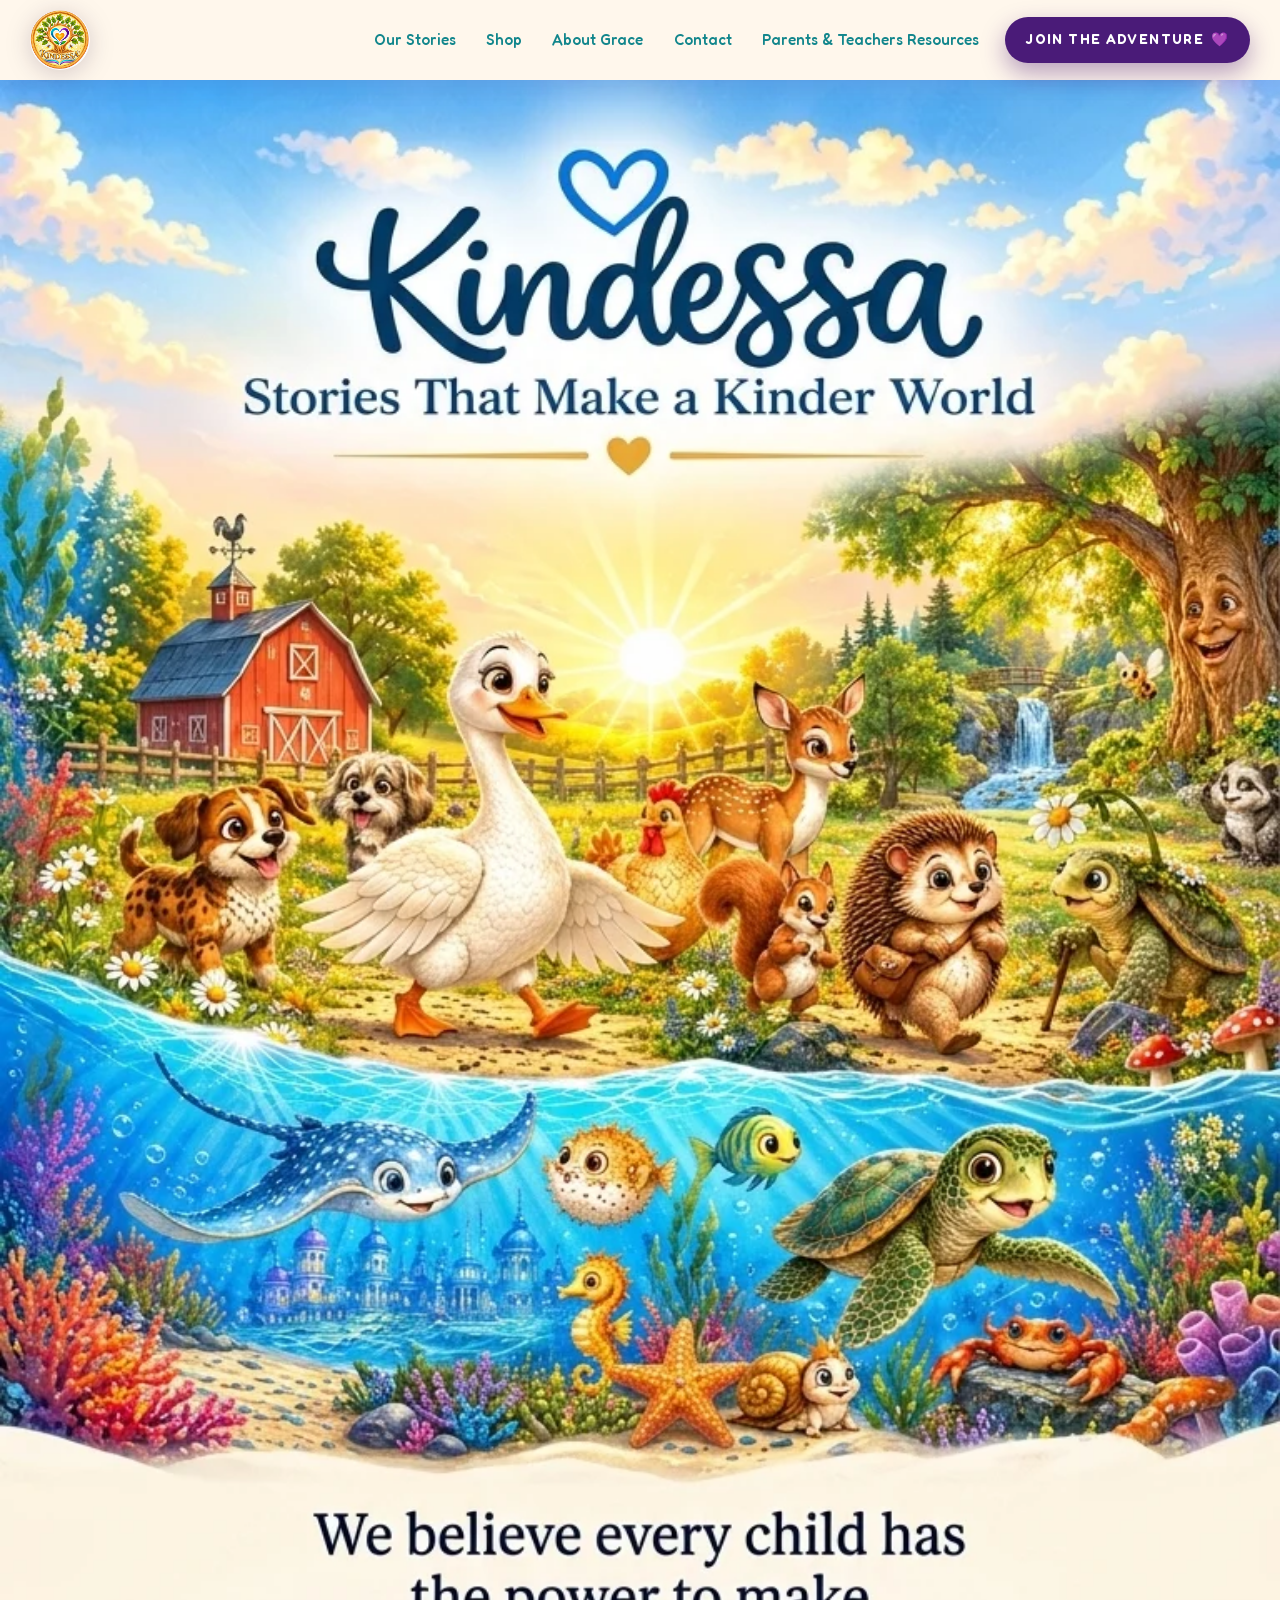
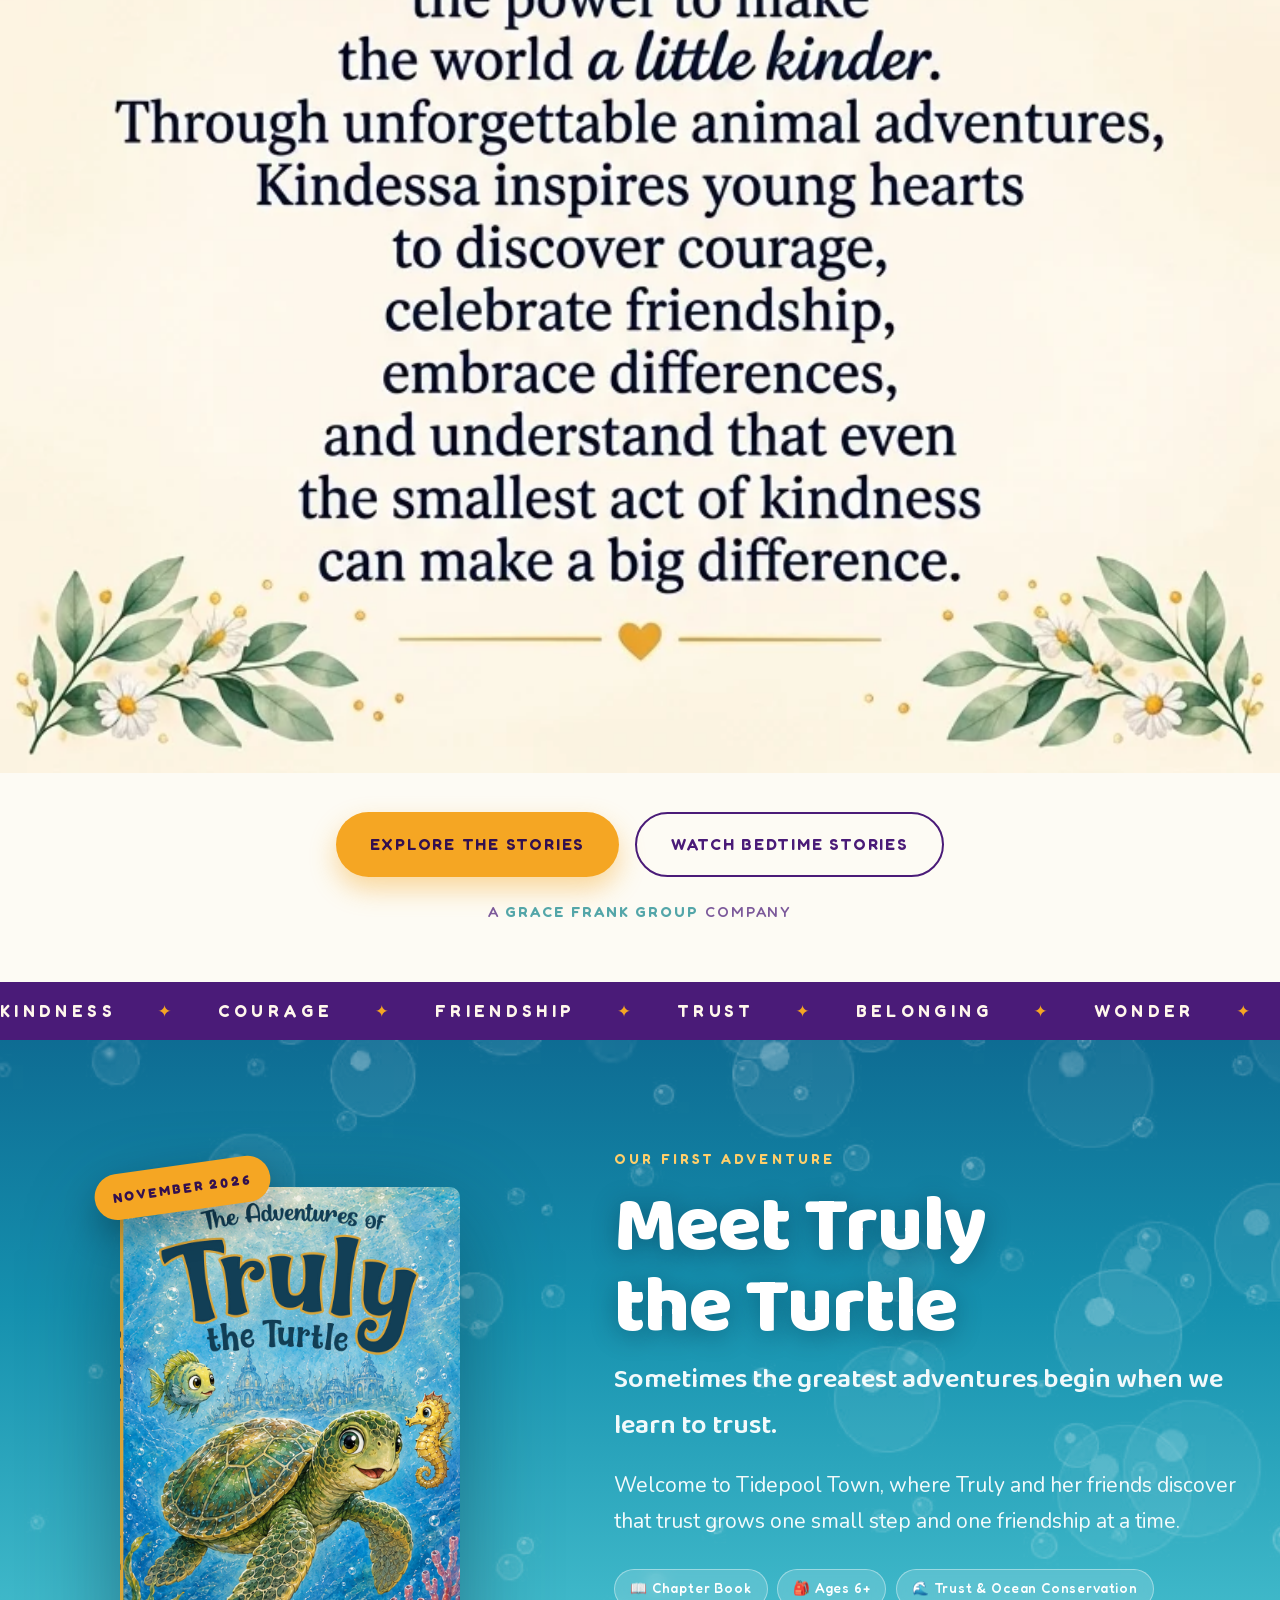
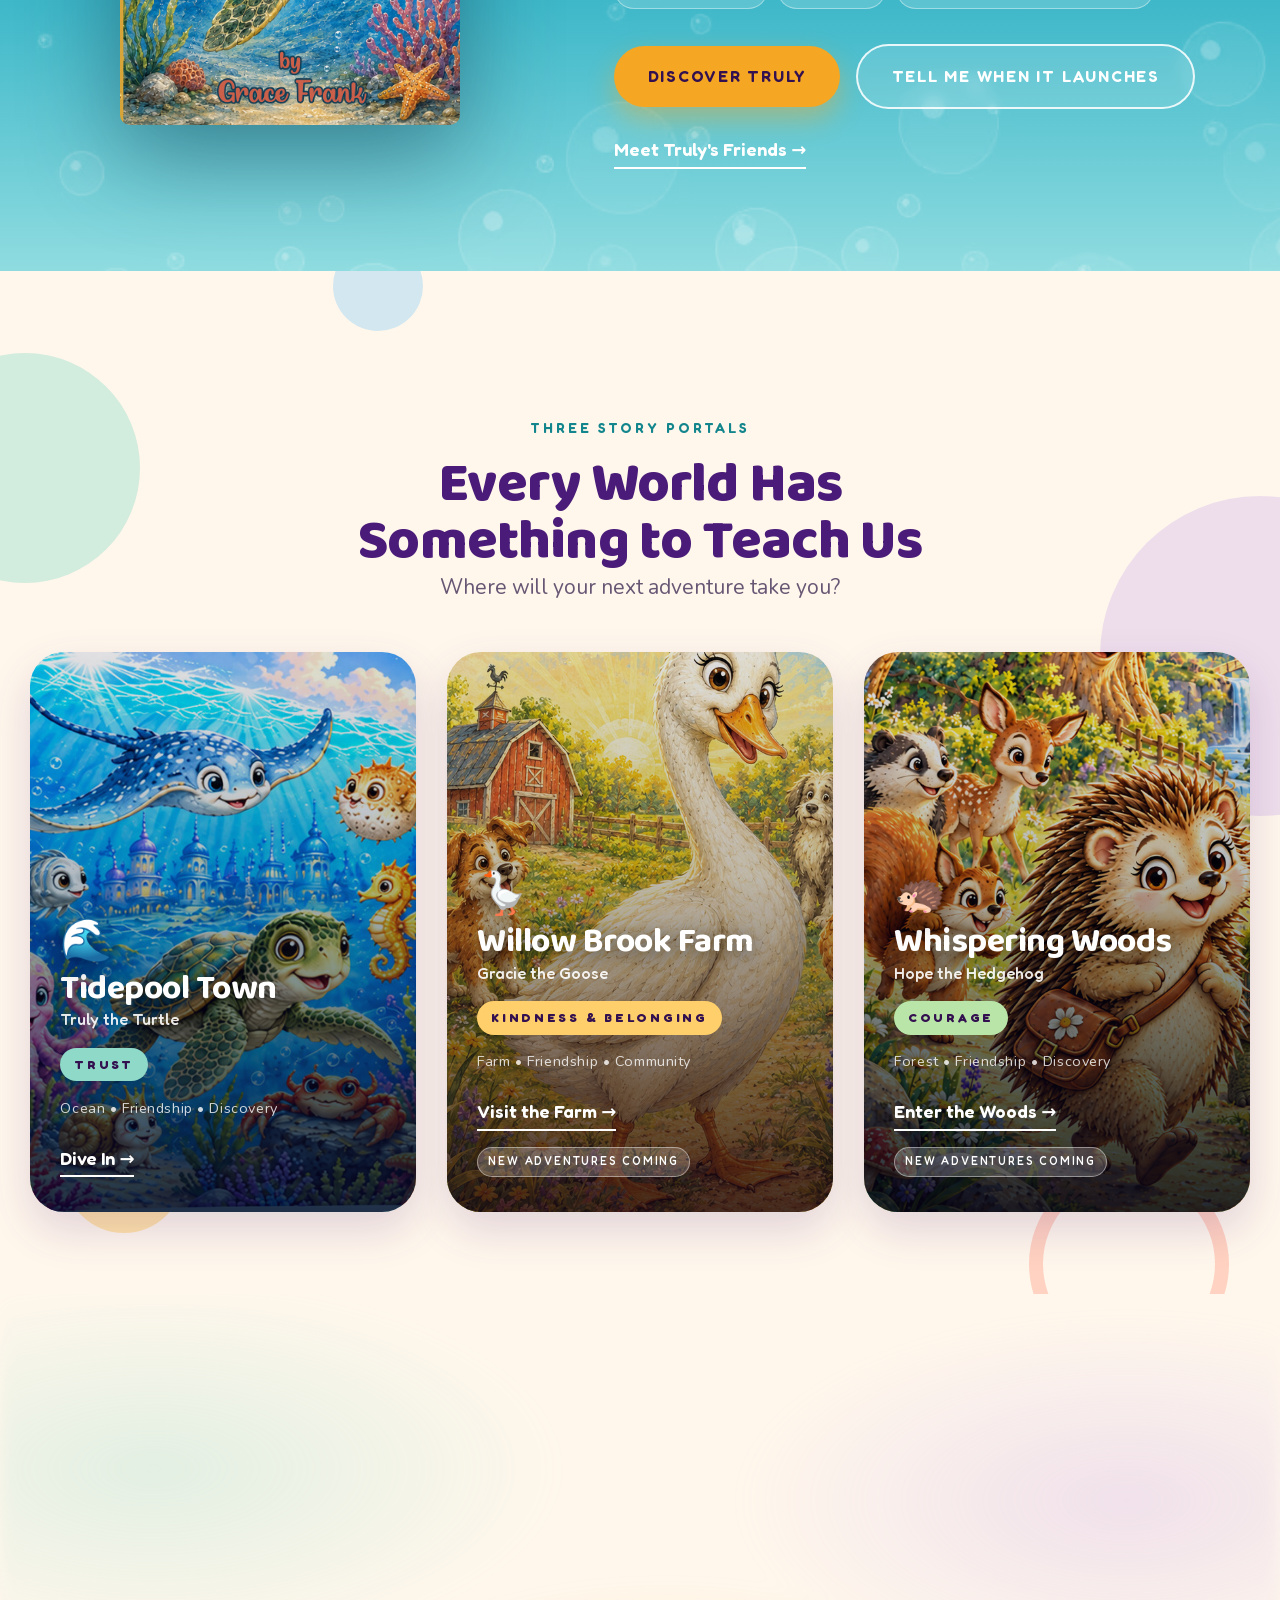
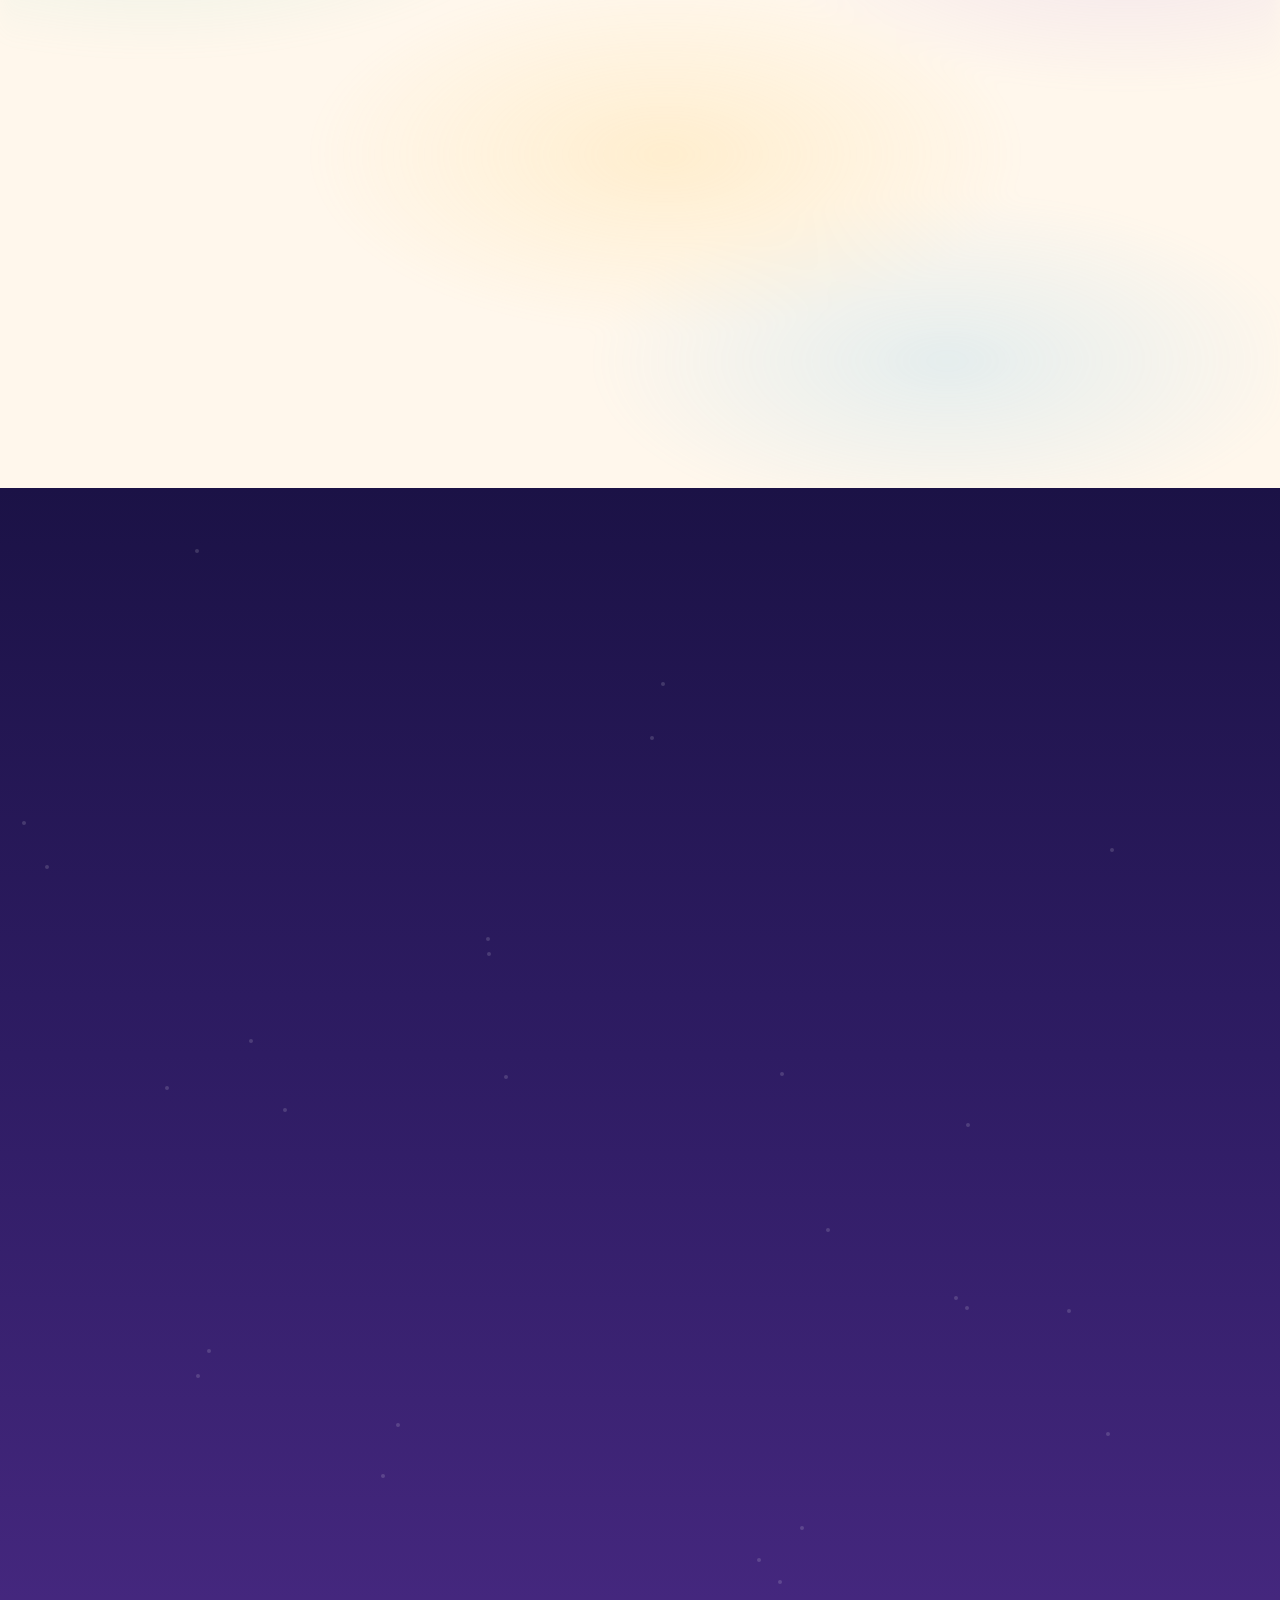
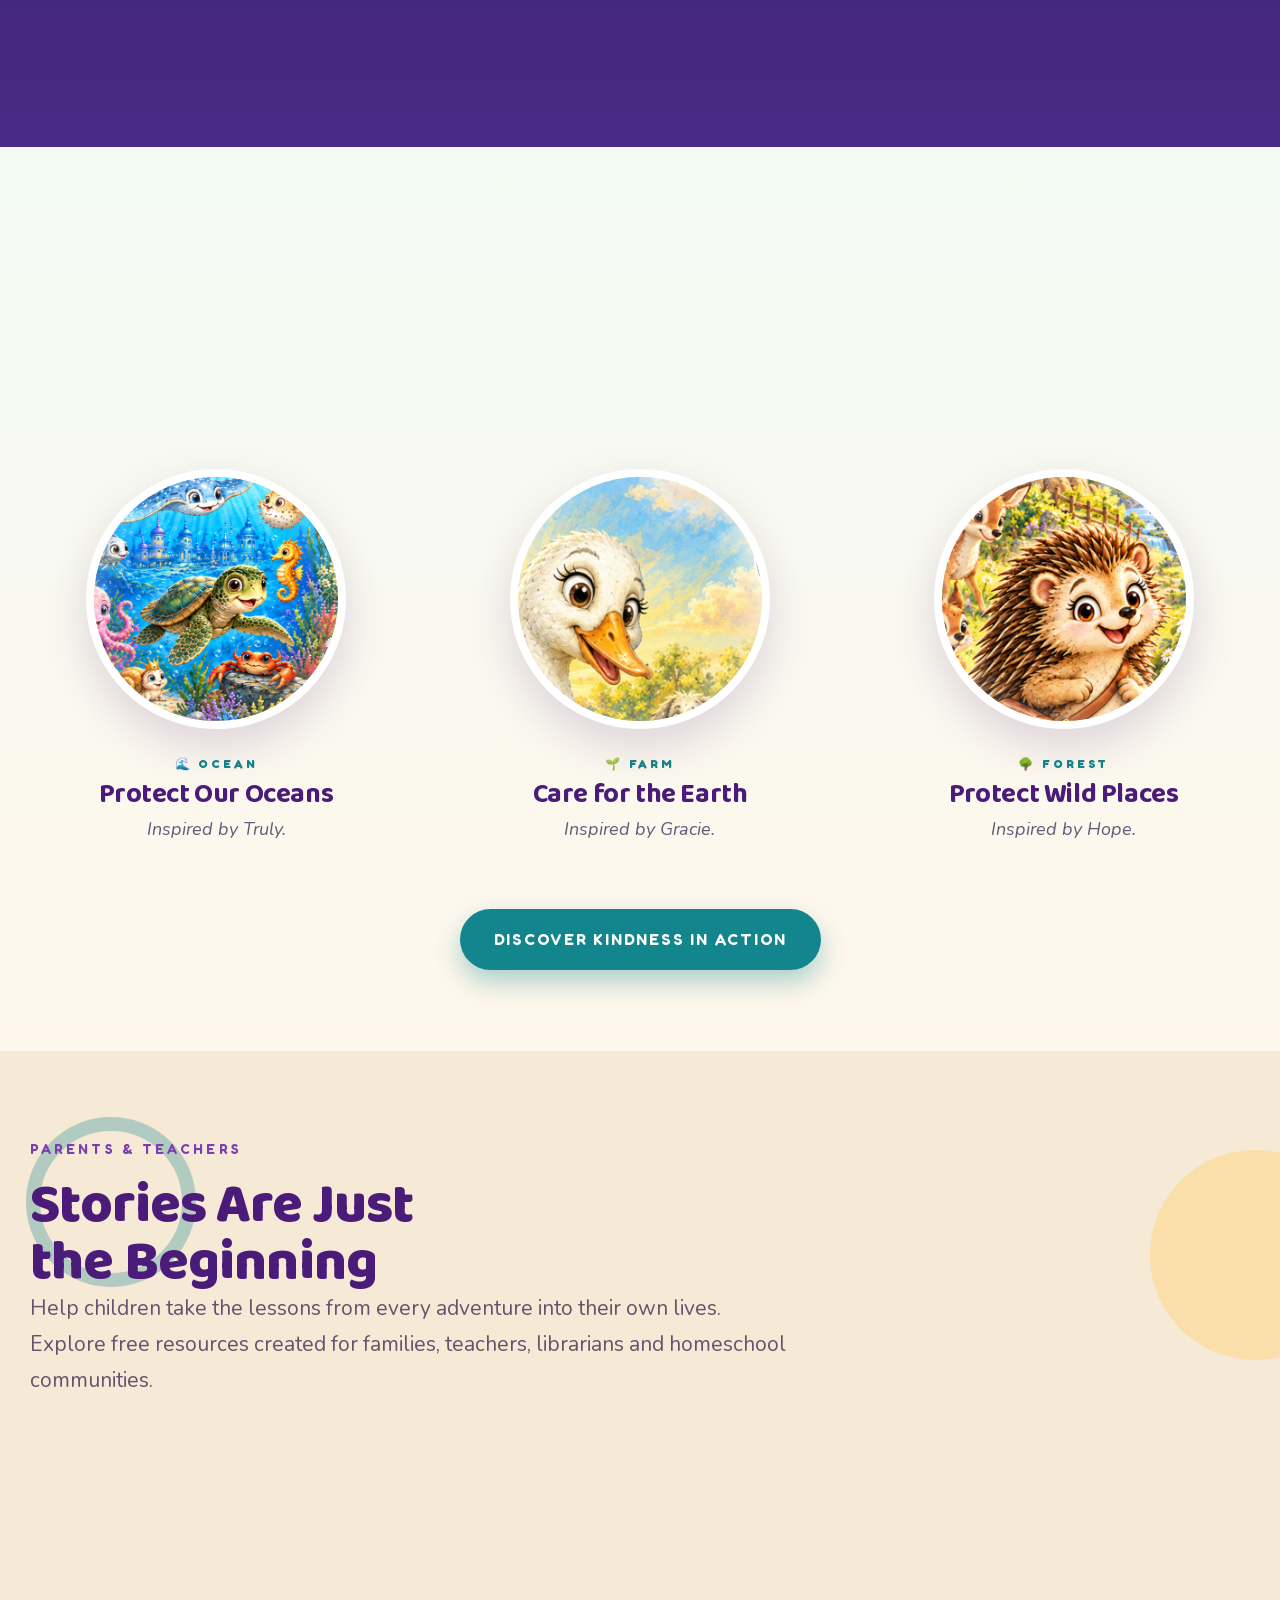
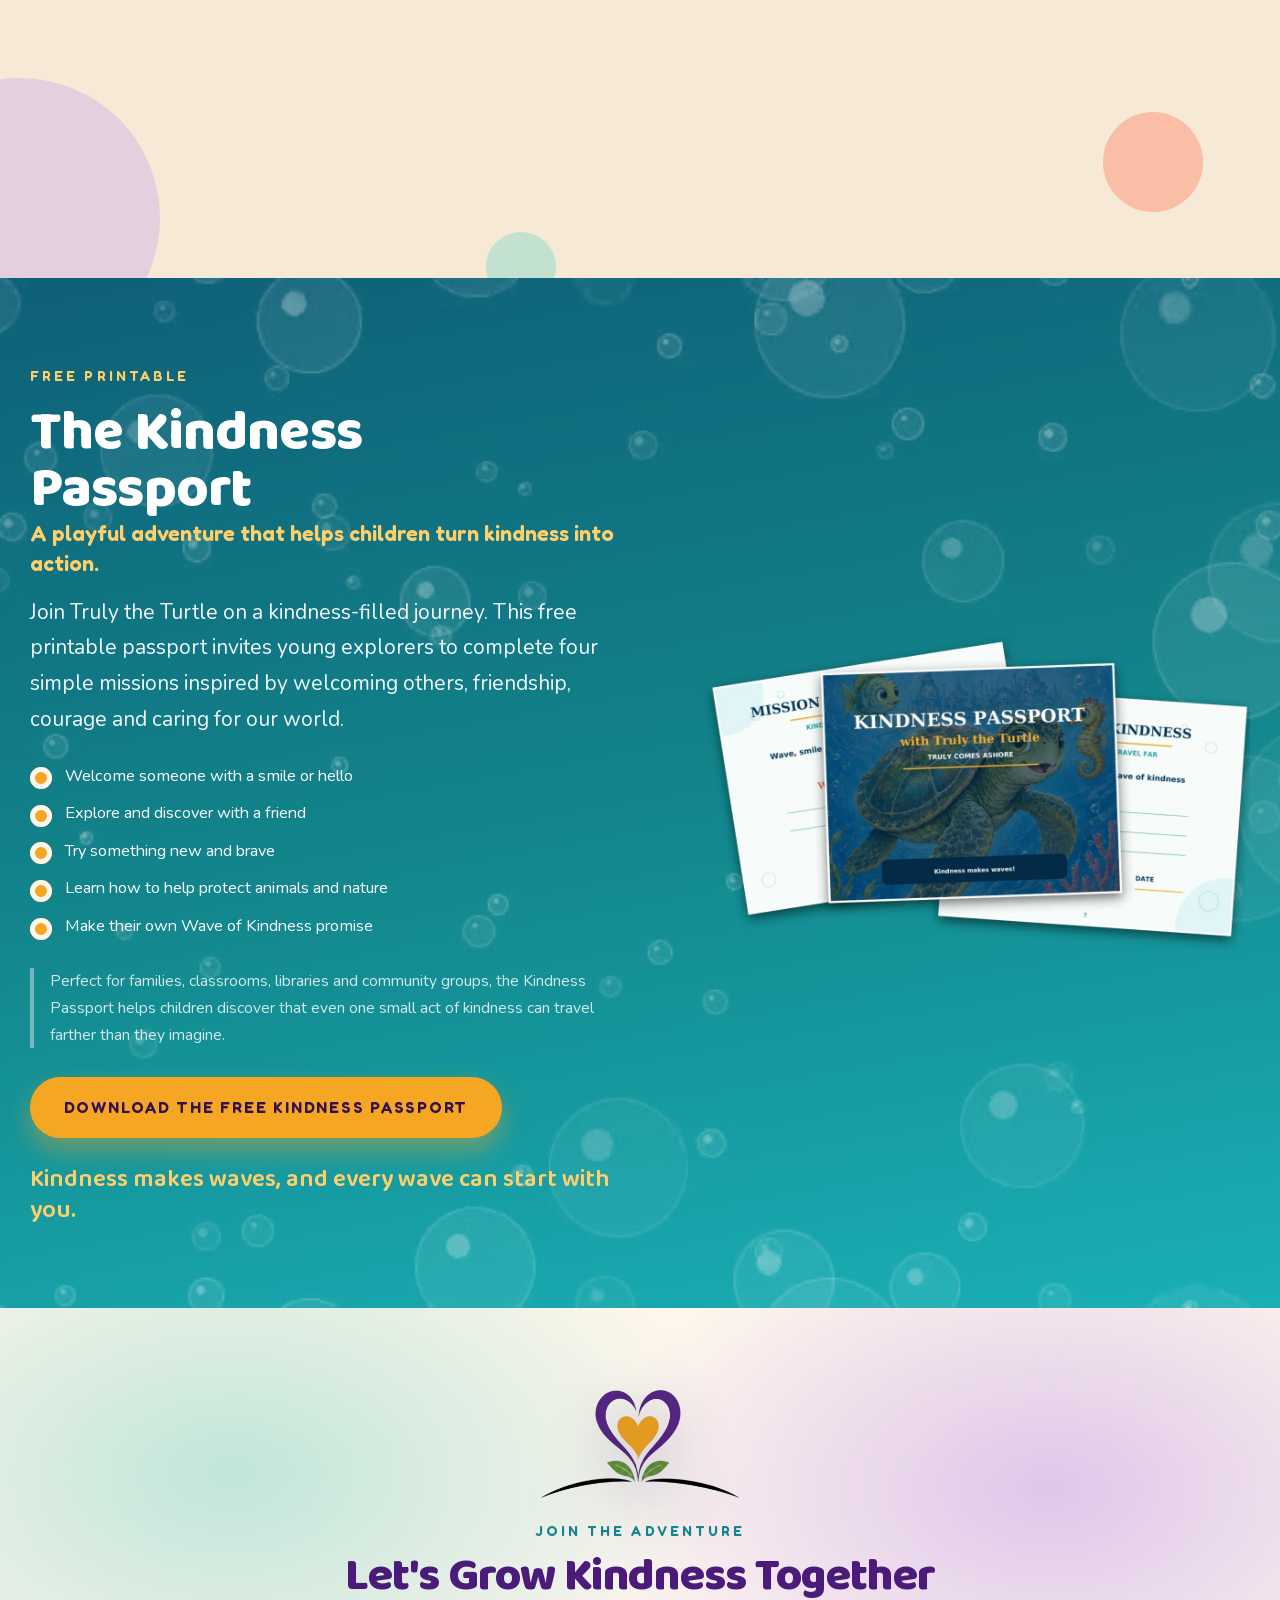
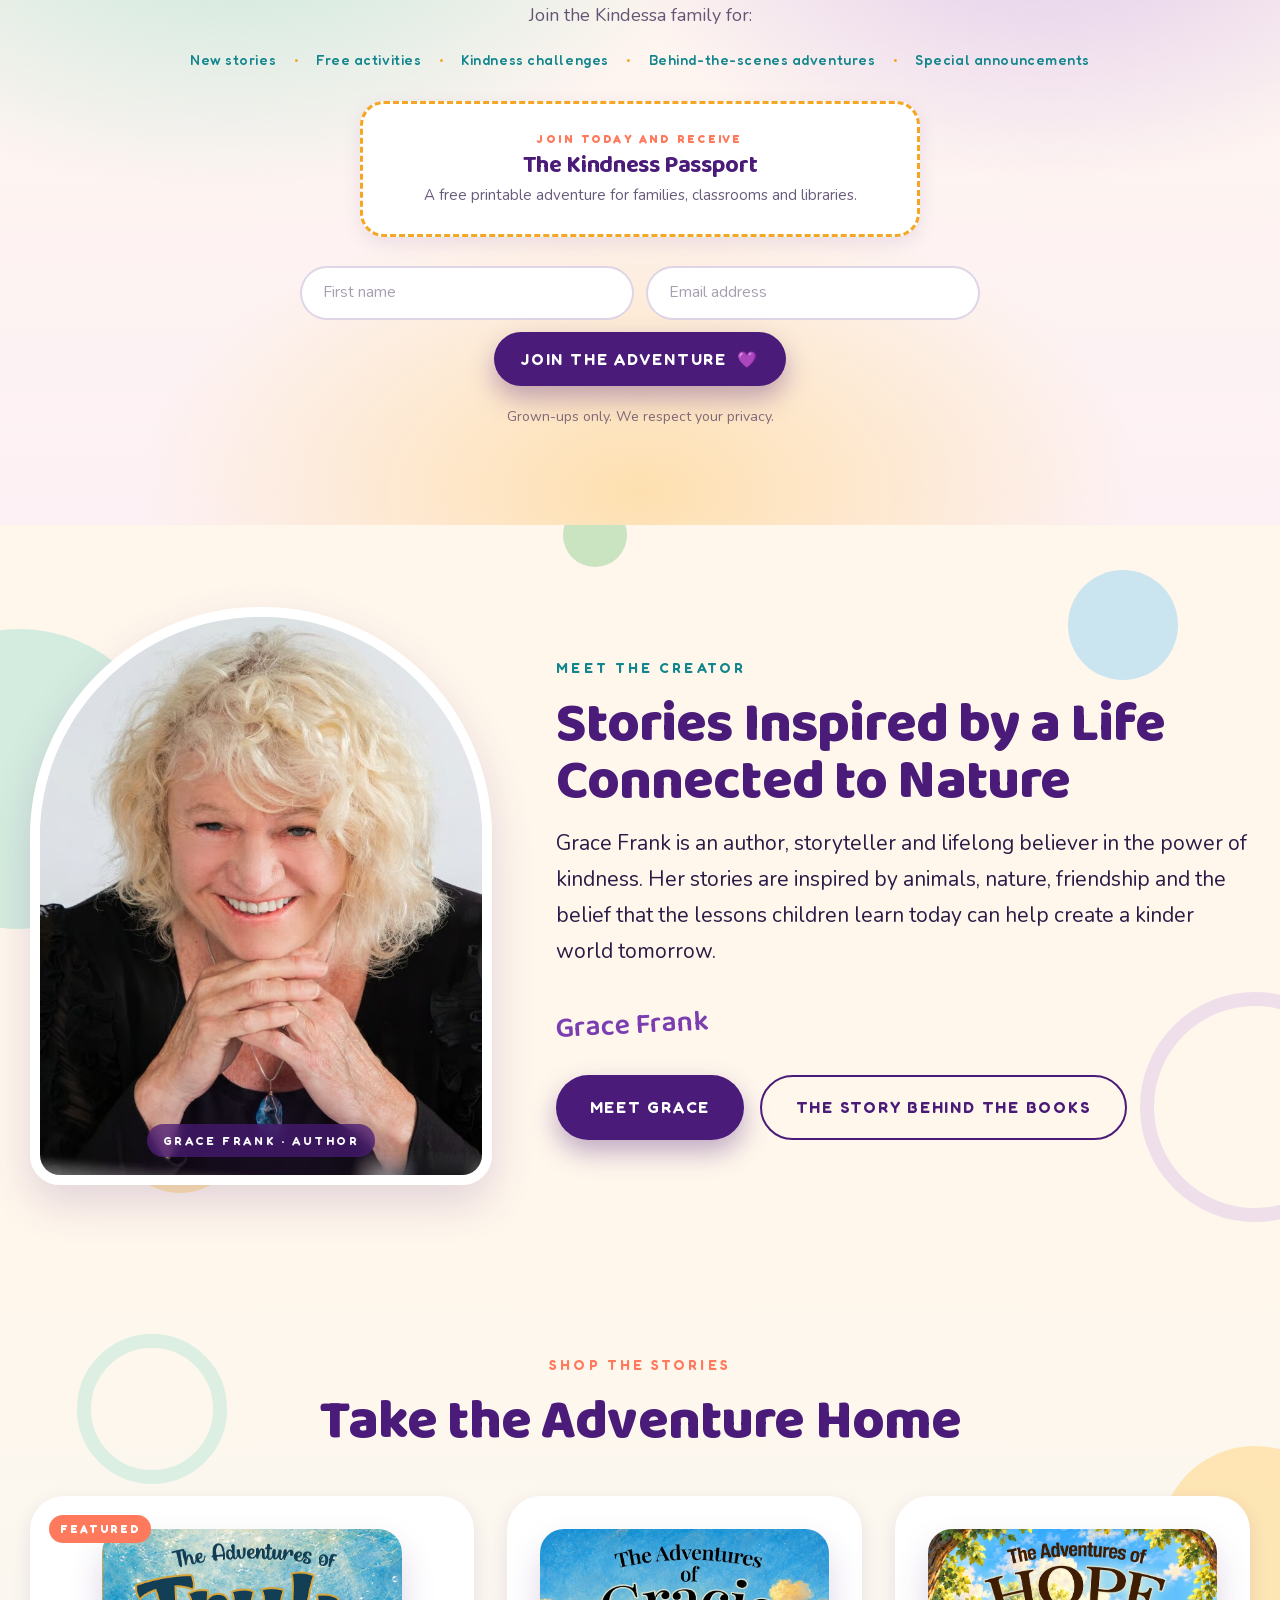
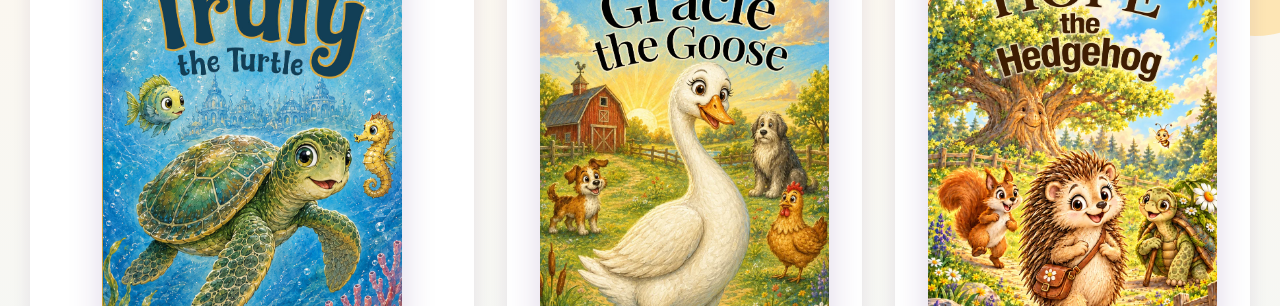
==== commit 8f57e416: "Drop in Grace's new covers, and stop the product cards cropping them Hope the Hedgehog's cover artwo" ====
--- a/index.html
+++ b/index.html
@@ -549,14 +549,14 @@
       </article>
 
       <article class="prod reveal d1">
-        <div class="prod-img placeholder ph-farm"><span>🪿</span></div>
+        <div class="prod-img"><img src="assets/web/gracie-cover.webp" alt="The Adventures of Gracie the Goose chapter book" /></div>
         <h3>Gracie's Adventure</h3>
         <p class="prod-meta">Chapter Book • February 11, 2027</p>
         <p class="prod-soon">Coming Soon</p>
       </article>
 
       <article class="prod reveal d2">
-        <div class="prod-img placeholder ph-forest"><span>🦔</span></div>
+        <div class="prod-img"><img src="assets/web/hope-cover.webp" alt="The Adventures of Hope the Hedgehog chapter book" /></div>
         <h3>Hope's Adventure</h3>
         <p class="prod-meta">Chapter Book • April 22, 2027</p>
         <p class="prod-soon">Coming Soon</p>
--- a/assets/web/site.css
+++ b/assets/web/site.css
@@ -595,7 +595,7 @@
 .prod-flag{position:absolute;top:1.2rem;left:1.2rem;background:var(--coral);color:#fff;
   font-family:'Fredoka','Avenir Next','Segoe UI',system-ui,sans-serif;font-weight:700;font-size:.68rem;letter-spacing:.2em;text-transform:uppercase;
   padding:.45em 1em;border-radius:var(--r-pill);z-index:2}
-.prod-img{aspect-ratio:3/4;width:min(100%,min(300px,34vh));margin:0 auto 1.4rem;border-radius:var(--r-md);overflow:hidden;box-shadow:0 18px 34px rgba(74,27,120,.18)}
+.prod-img{aspect-ratio:5/8;width:min(100%,min(300px,34vh));margin:0 auto 1.4rem;border-radius:var(--r-md);overflow:hidden;box-shadow:0 18px 34px rgba(74,27,120,.18)}
 .prod-img img{width:100%;height:100%;object-fit:cover;transition:transform .8s cubic-bezier(.2,.8,.3,1)}
 .prod:hover .prod-img img{transform:scale(1.06)}
 .prod-img.placeholder{display:grid;place-items:center;box-shadow:none;border:3px dashed rgba(74,27,120,.18)}
@@ -1011,7 +1011,13 @@
 .watch-cta{display:flex;flex-wrap:wrap;gap:1rem;justify-content:center;margin-top:clamp(1.8rem,3.4vw,2.6rem)}
 
 /* contact form needs a textarea row the newsletter form never had */
-.contact-form{flex-direction:column;align-items:stretch;max-width:620px;margin-inline:auto}
+/* stacked, so the inputs must not inherit the newsletter row's flex-grow:
+   in a column that makes each field expand to fill the container height */
+.contact-form{
+  flex-direction:column;align-items:stretch;
+  max-width:620px;margin-inline:auto;gap:.9rem;
+}
+.contact-form input{flex:0 0 auto;width:100%;height:56px}
 .contact-form textarea{
   font:inherit;width:100%;padding:1.05em 1.3em;border-radius:var(--r-md);
   border:2px solid rgba(74,27,120,.16);background:#fff;color:var(--ink);
@@ -1054,3 +1060,64 @@
 @media (prefers-reduced-motion:reduce){
   .nav-drop{transition:none}
 }
+
+/* ============================================================
+   STORY CARDS  (stories.html)
+   One card per book carrying the cover, the world it opens and
+   the idea it turns on, so the page does not run a portal grid
+   and a book grid that both point at the same three pages.
+   ============================================================ */
+.storycards{
+  display:grid;grid-template-columns:repeat(3,minmax(0,1fr));
+  gap:clamp(1.4rem,2.6vw,2.2rem);align-items:stretch;
+}
+.storycard{
+  background:#fff;border-radius:var(--r-lg);overflow:hidden;
+  box-shadow:var(--shadow-sm);display:flex;flex-direction:column;
+  transition:transform .45s cubic-bezier(.2,.9,.3,1.15),box-shadow .45s ease;
+}
+.storycard:hover{transform:scale(1.02);box-shadow:var(--shadow-md)}
+
+/* portrait, so a book cover reads as a book rather than a cropped strip */
+.sc-cover{position:relative;display:block;aspect-ratio:3/4;overflow:hidden;background:var(--cream-deep)}
+.sc-cover img{width:100%;height:100%;object-fit:cover;object-position:50% 18%;transition:transform .8s cubic-bezier(.2,.8,.3,1)}
+.storycard:hover .sc-cover img{transform:scale(1.05)}
+.sc-world{
+  position:absolute;left:1rem;bottom:1rem;z-index:2;
+  font-family:'Fredoka','Avenir Next','Segoe UI',system-ui,sans-serif;
+  font-weight:600;font-size:.76rem;letter-spacing:.1em;
+  background:rgba(20,8,40,.62);color:#fff;
+  padding:.5em 1em;border-radius:var(--r-pill);
+}
+/* placeholder cover, until Hope's artwork arrives */
+.sc-ph{
+  width:100%;height:100%;display:grid;place-content:center;gap:.6rem;text-align:center;padding:1.4rem;
+  background:repeating-linear-gradient(135deg,rgba(74,27,120,.04) 0 12px,transparent 12px 24px),
+             linear-gradient(170deg,#FFF7EC,#F6E9D6);
+  border-bottom:3px dashed rgba(74,27,120,.18);
+}
+.sc-ph img{width:74px;height:auto;margin-inline:auto;opacity:.9}
+.sc-ph span{font-family:'Fredoka','Avenir Next','Segoe UI',system-ui,sans-serif;font-size:.8rem;color:var(--purple);opacity:.7}
+
+.sc-body{padding:clamp(1.3rem,2.2vw,1.8rem);display:flex;flex-direction:column;gap:.55rem;flex:1}
+.sc-kicker{
+  font-family:'Fredoka','Avenir Next','Segoe UI',system-ui,sans-serif;font-weight:600;
+  font-size:.72rem;letter-spacing:.18em;text-transform:uppercase;color:var(--teal);margin:0;
+}
+.sc-body h3{font-size:clamp(1.2rem,2vw,1.5rem);color:var(--purple);margin:0}
+.sc-body h3 a{transition:color .25s ease}
+.sc-body h3 a:hover{color:var(--purple-bright)}
+.sc-tagline{
+  font-family:'Fredoka','Avenir Next','Segoe UI',system-ui,sans-serif;font-weight:500;
+  font-size:.96rem;line-height:1.45;color:var(--forest);margin:0;
+}
+.sc-chips{display:flex;flex-wrap:wrap;gap:.45rem;margin-top:.2rem}
+.sc-chips .chip{background:rgba(74,27,120,.07);color:var(--purple);border:0;font-size:.74rem}
+.sc-body .link-arrow{margin-top:auto;padding-top:.9rem;color:var(--teal);align-self:flex-start}
+
+.storycard.ocean .sc-world{background:rgba(10,70,95,.72)}
+.storycard.farm  .sc-world{background:rgba(60,85,30,.72)}
+.storycard.forest .sc-world{background:rgba(35,70,45,.72)}
+
+@media(max-width:980px){ .storycards{grid-template-columns:1fr 1fr} }
+@media(max-width:680px){ .storycards{grid-template-columns:1fr} }
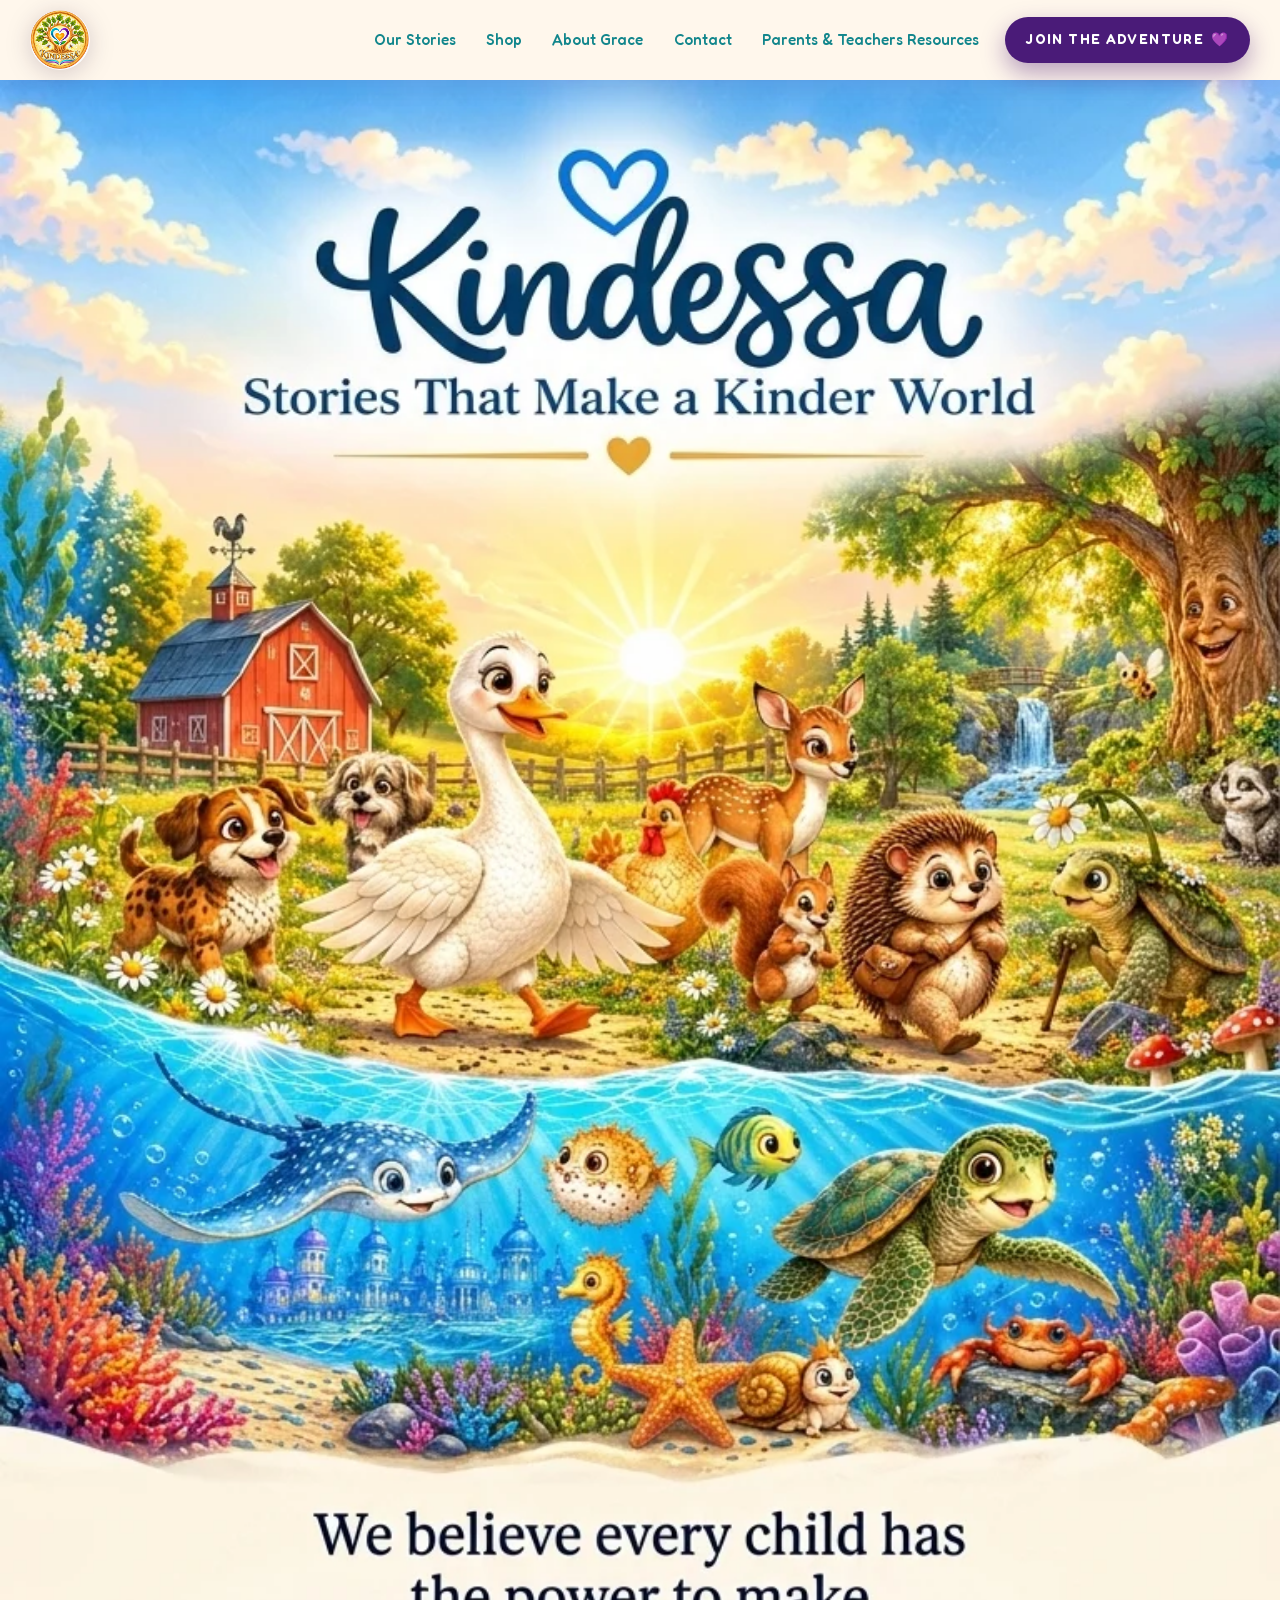
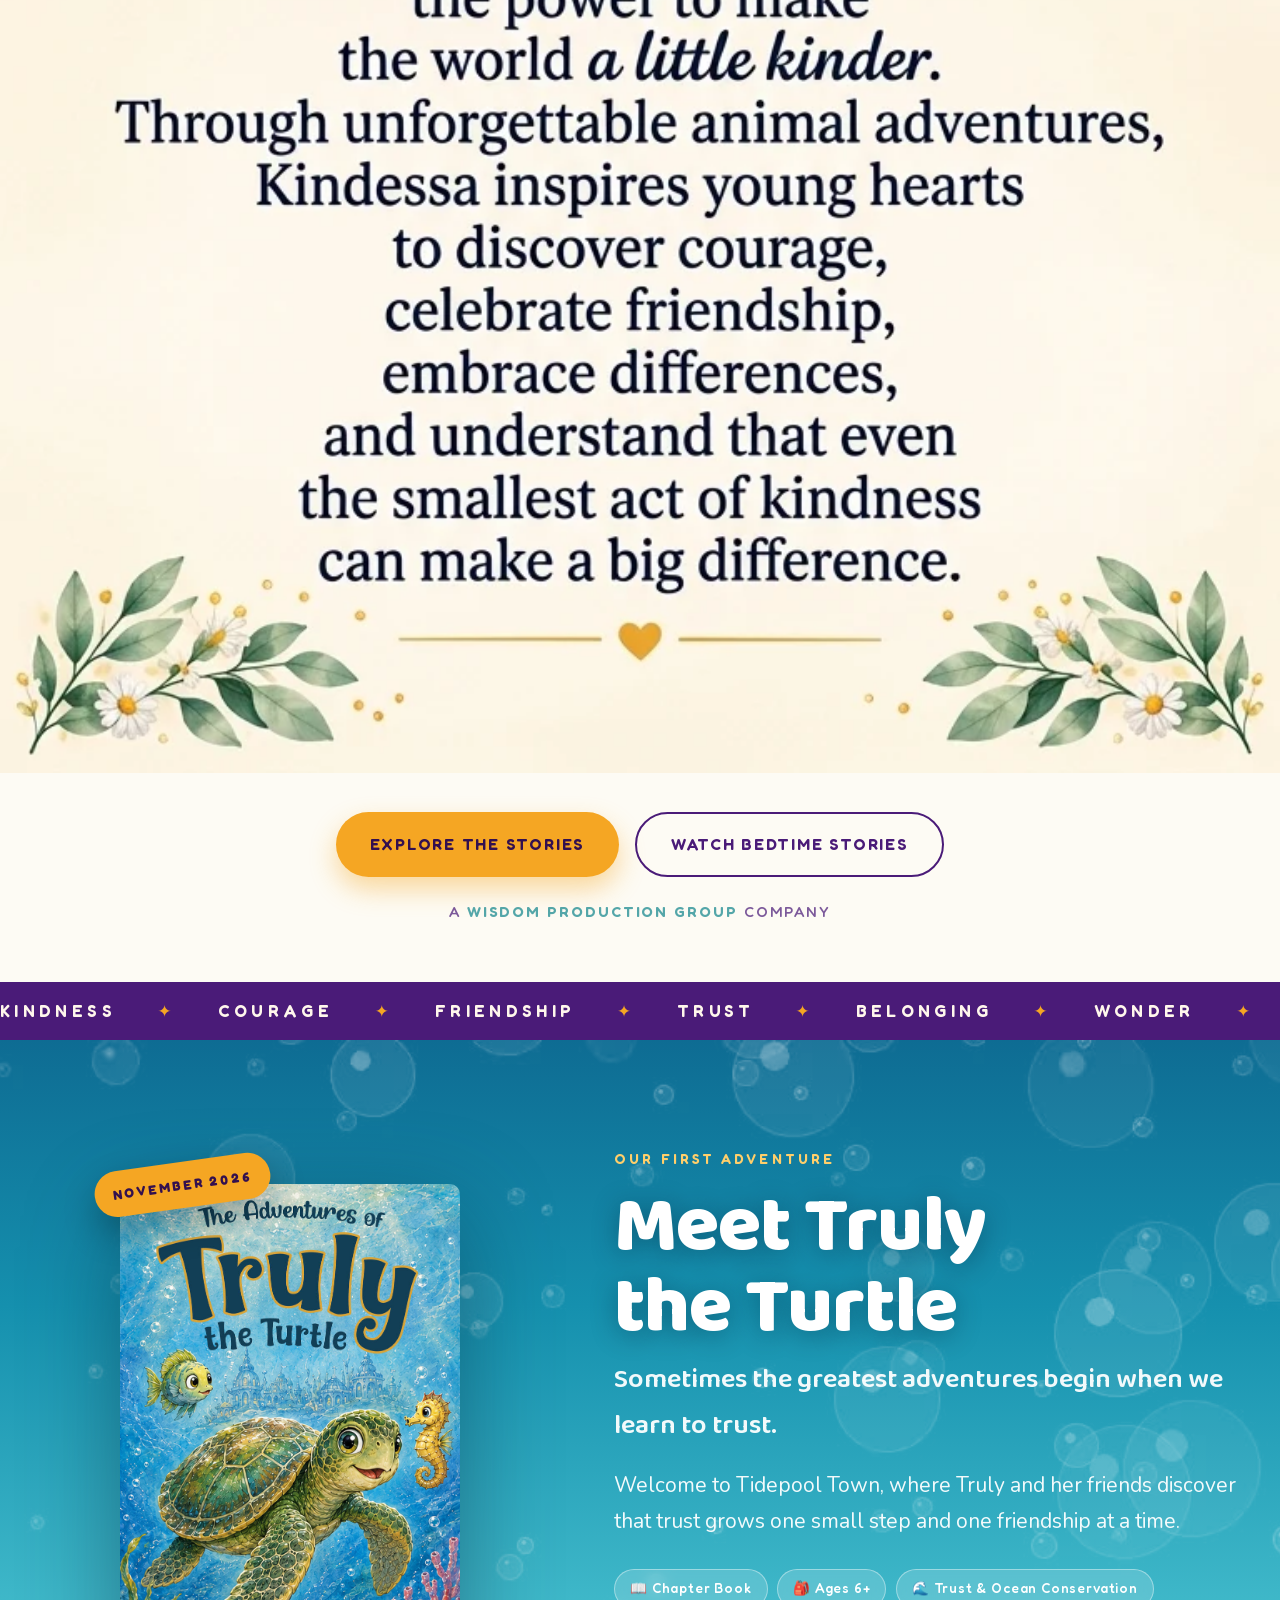
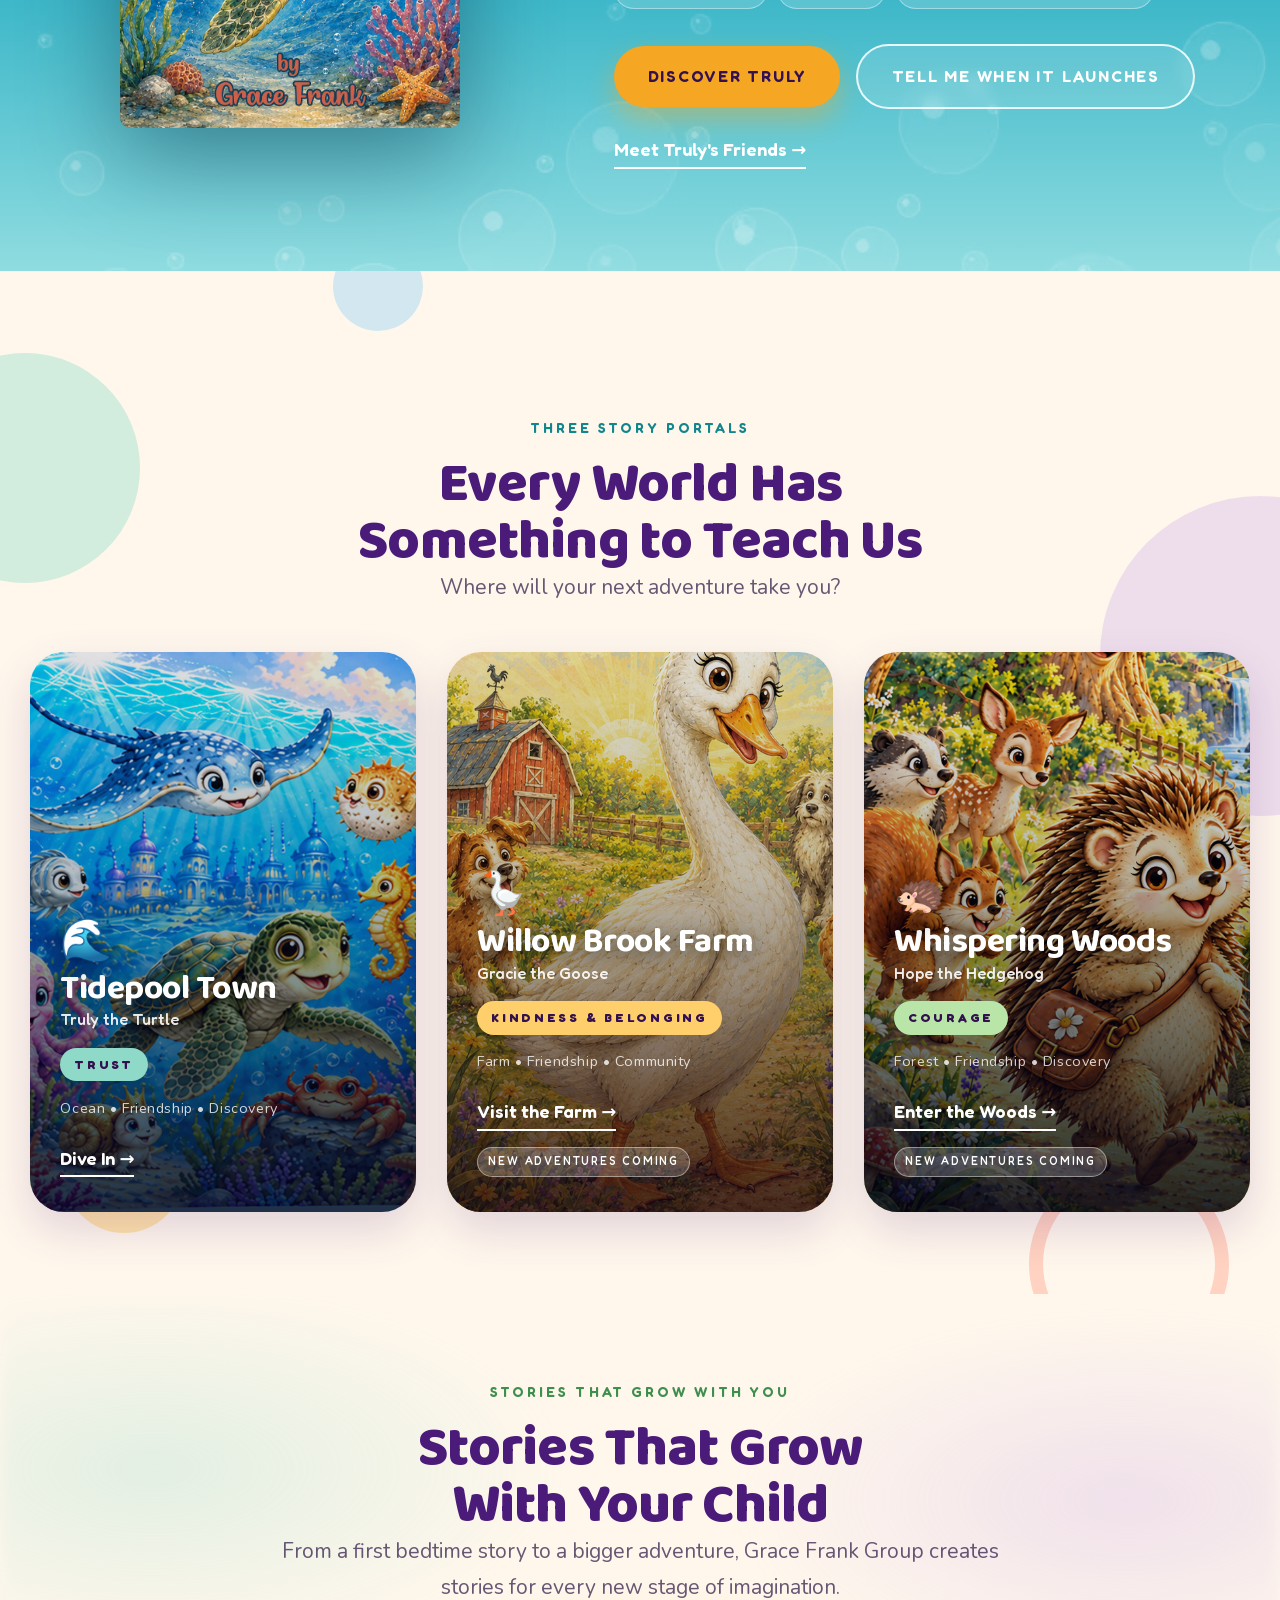
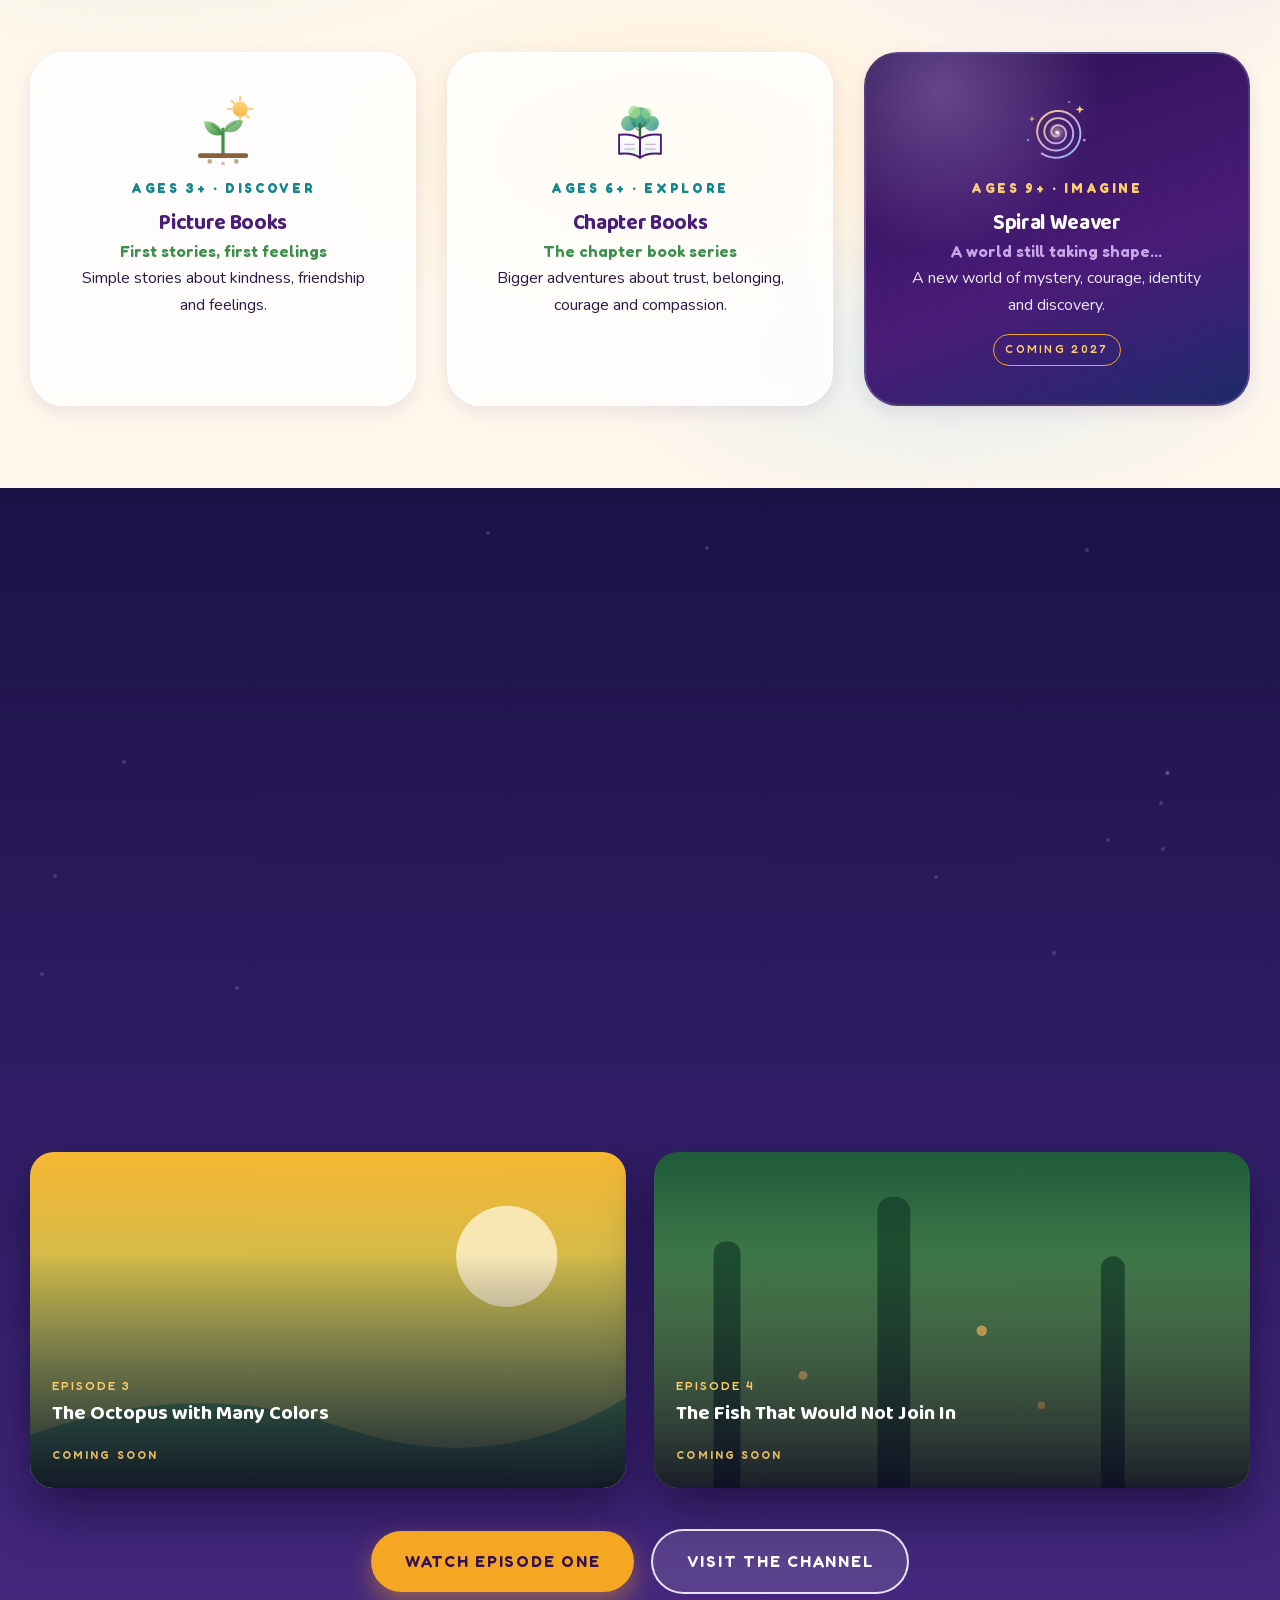
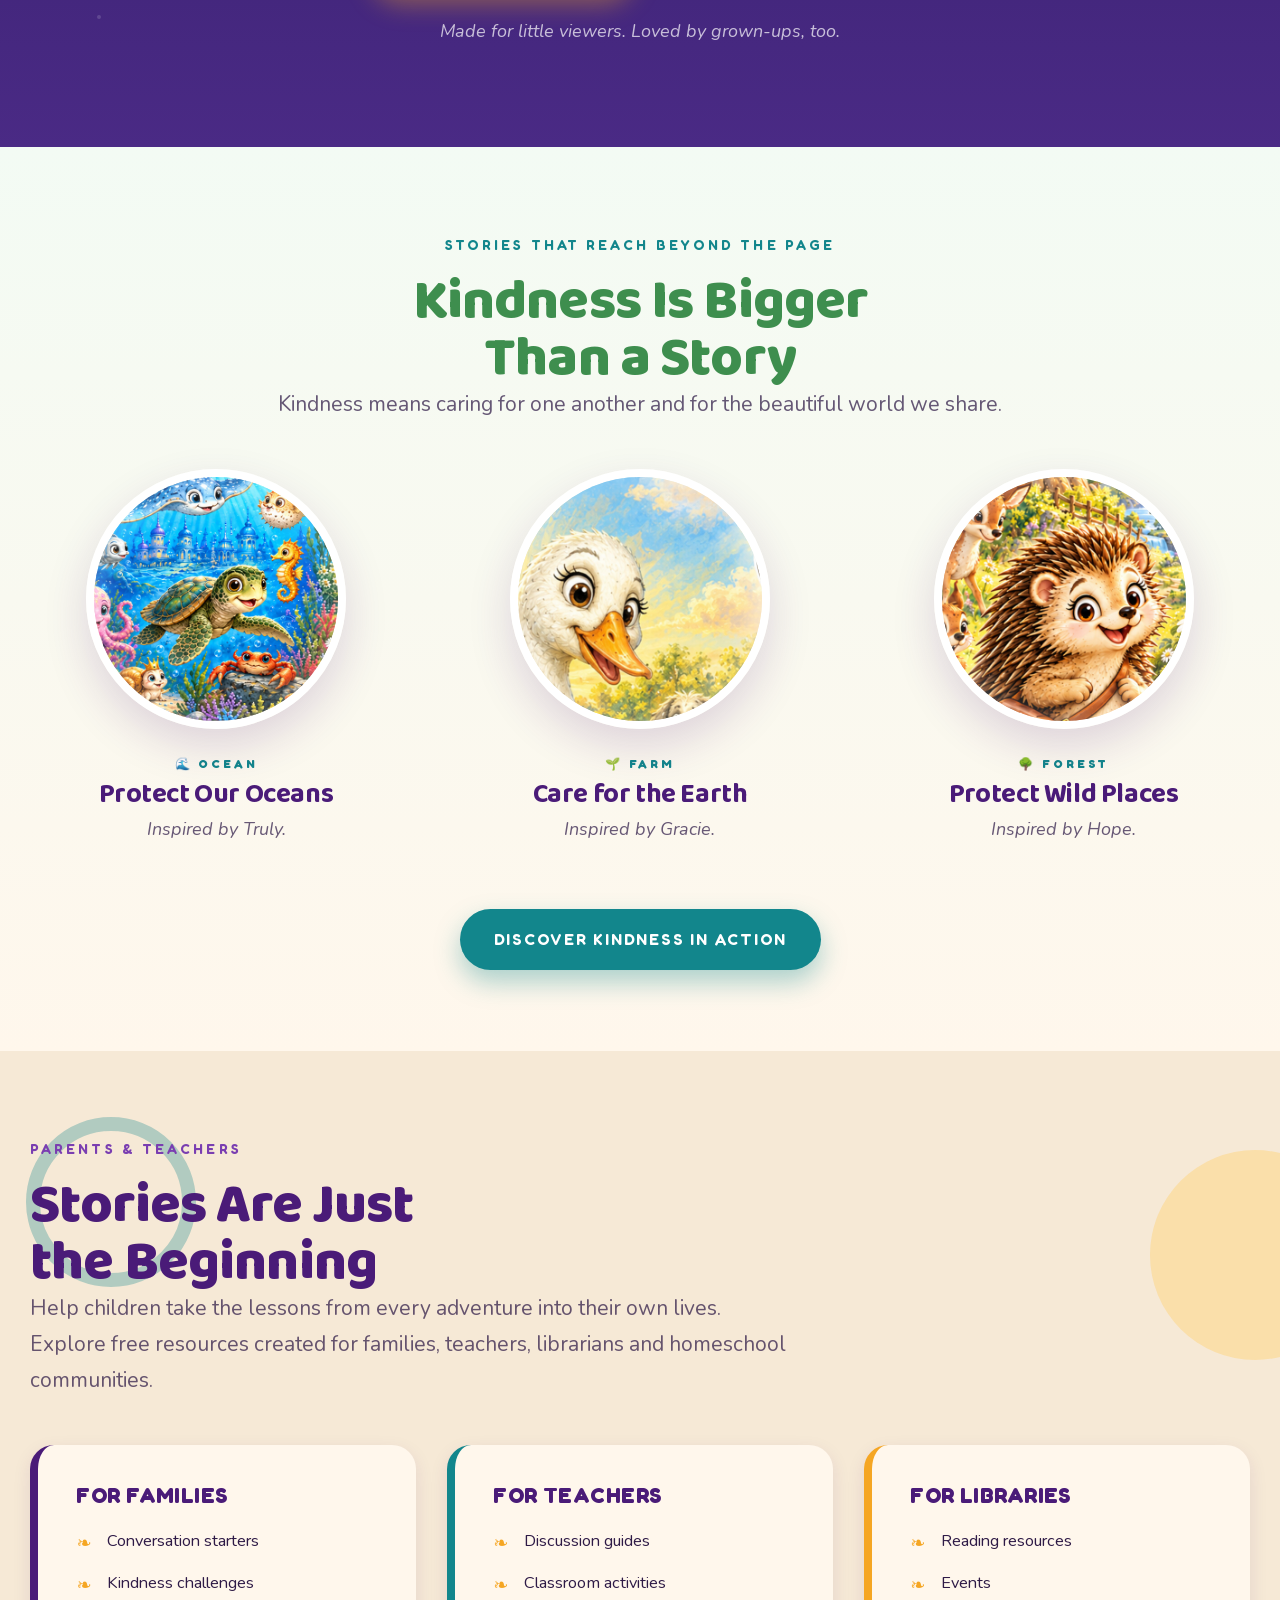
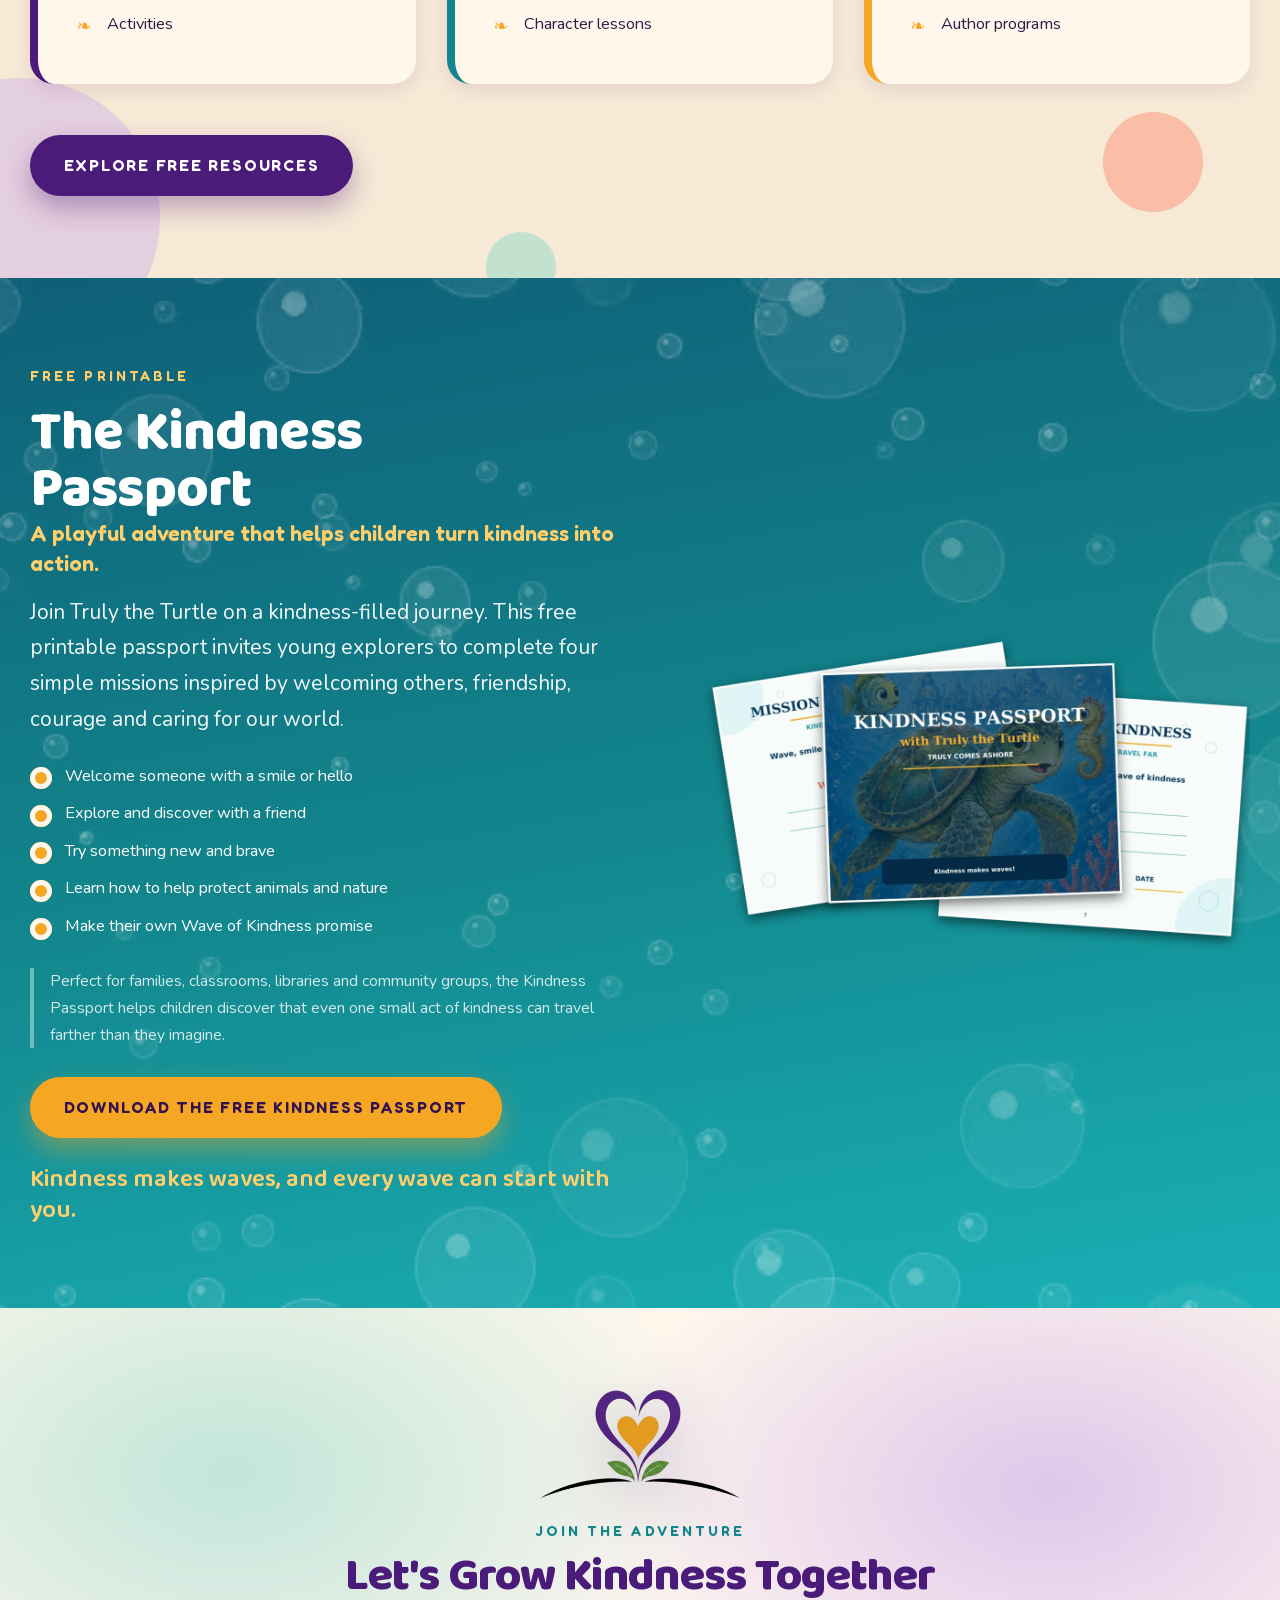
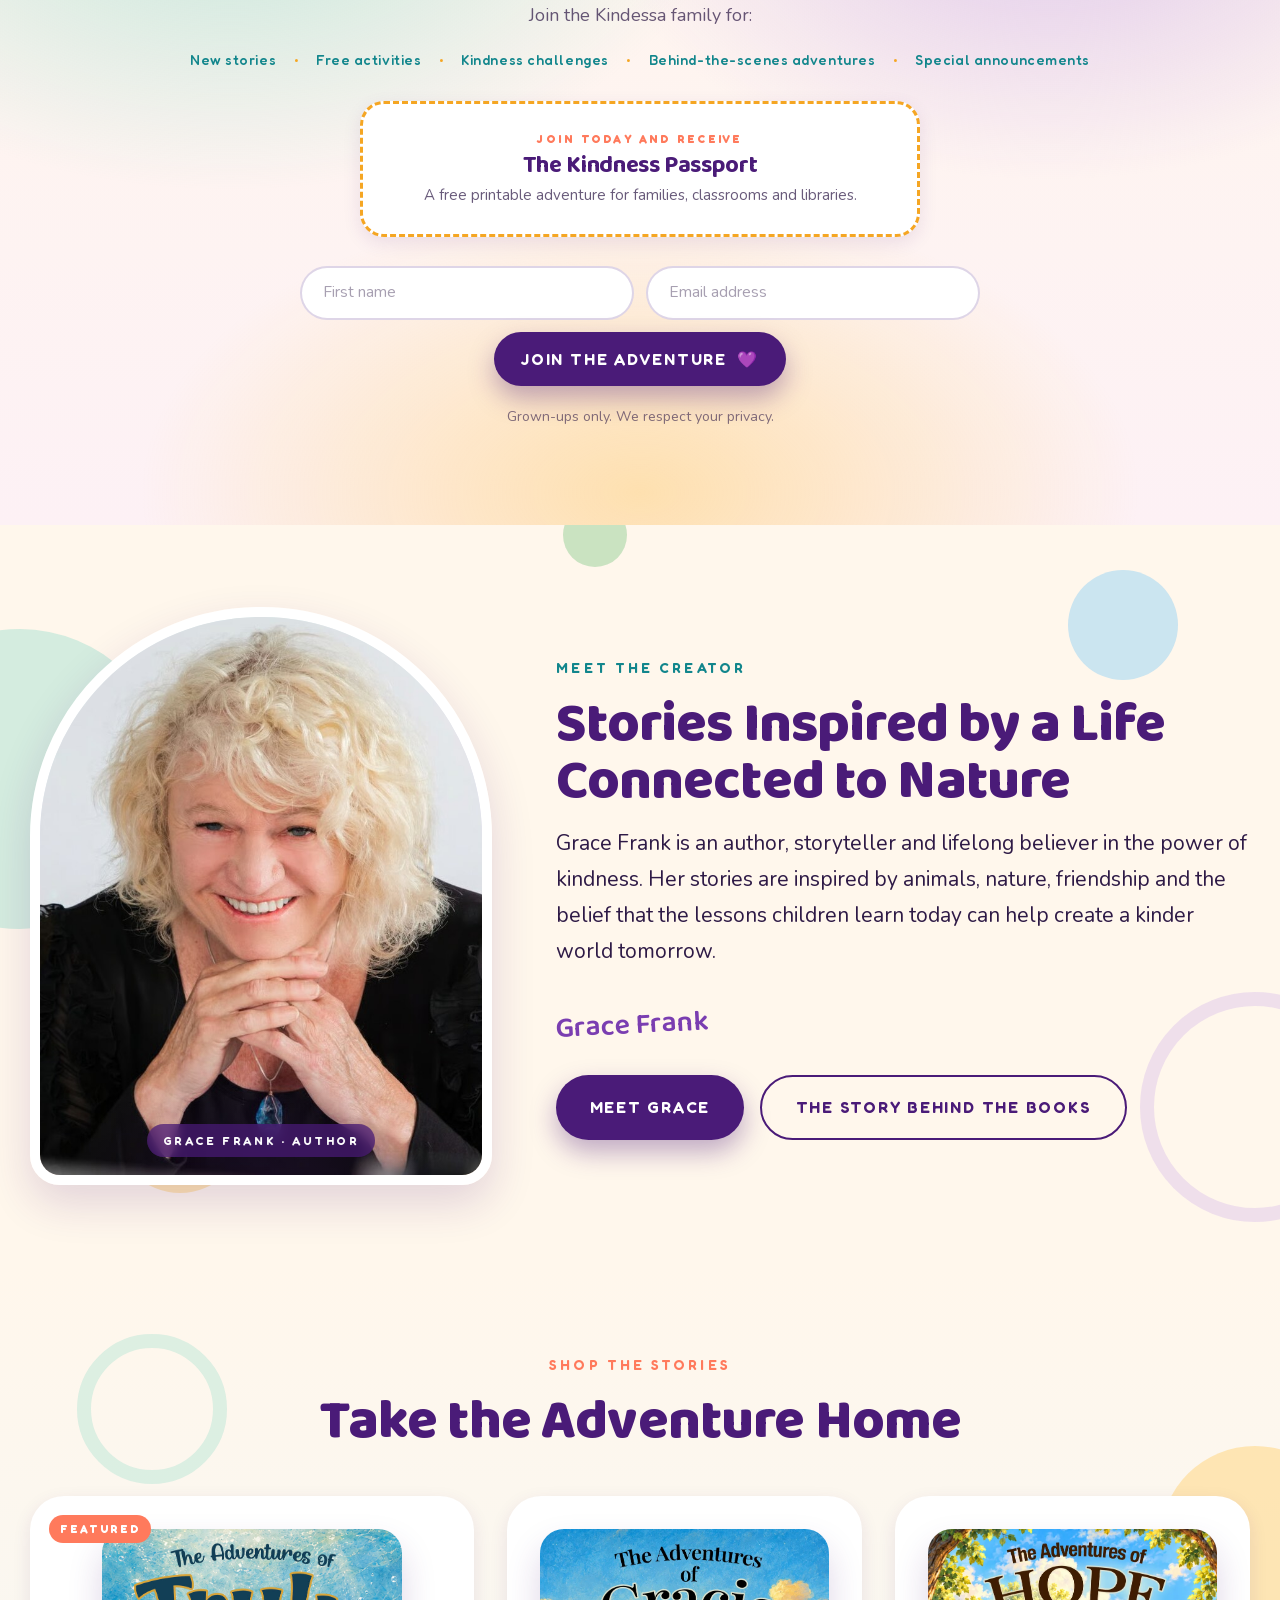
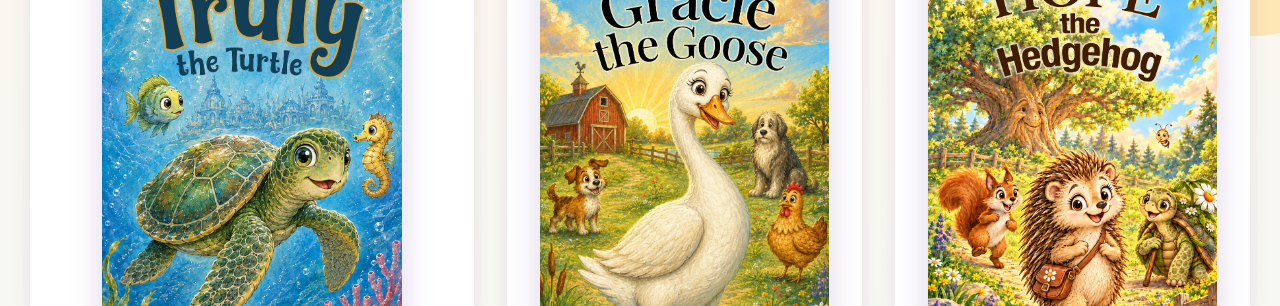
==== commit 20edb53b: "Credit Wisdom Production Group in the hero line and footer copyright Grace asked for "A Wisdom Produ" ====
--- a/index.html
+++ b/index.html
@@ -71,7 +71,7 @@
       <a class="btn btn-gold" href="#worlds">Explore the Stories</a>
       <a class="btn btn-ghost" href="#watch">Watch Bedtime Stories</a>
     </div>
-    <p class="hero-credit">A <b>Grace Frank Group</b> company</p>
+    <p class="hero-credit">A <b>Wisdom Production Group</b> company</p>
   </div>
 </section>
 
@@ -608,7 +608,7 @@
     </div>
 
     <div class="footer-bottom">
-      <p style="margin:0">© 2026 <strong>Grace Frank Group</strong> · All rights reserved</p>
+      <p style="margin:0">© 2026 <strong>Wisdom Production Group</strong> · All rights reserved</p>
       <nav class="footer-legal" aria-label="Legal">
         <a href="#">Privacy</a><a href="#">Terms</a><a href="#">Accessibility</a><a href="#">Copyright</a>
       </nav>
--- a/assets/web/site.css
+++ b/assets/web/site.css
@@ -176,7 +176,8 @@
   overflow-y:auto;
 }
 body.nav-open .mobile-nav{transform:translateY(0)}
-.mobile-nav a{font-family:'Baloo 2','Trebuchet MS','Segoe UI',system-ui,sans-serif;font-weight:700;font-size:clamp(1.9rem,8vw,2.8rem);color:var(--purple);padding:.18em 0;border-bottom:2px dashed rgba(74,27,120,.14)}
+/* :not(.btn) so the Join button keeps its button type instead of the menu-link size */
+.mobile-nav a:not(.btn){font-family:'Baloo 2','Trebuchet MS','Segoe UI',system-ui,sans-serif;font-weight:700;font-size:clamp(1.9rem,8vw,2.8rem);color:var(--purple);padding:.18em 0;border-bottom:2px dashed rgba(74,27,120,.14)}
 .mobile-nav .btn{margin-top:1.6rem;align-self:flex-start}
 
 /* ============================================================
@@ -655,7 +656,6 @@
 @keyframes beat{0%,100%{transform:scale(1)}14%{transform:scale(1.13)}28%{transform:scale(1)}42%{transform:scale(1.09)}}
 @keyframes driftZoom{from{transform:scale(1.04) translate3d(0,0,0)}to{transform:scale(1.13) translate3d(-1.4%,-1.6%,0)}}
 @keyframes marquee{from{transform:translateX(0)}to{transform:translateX(-50%)}}
-  10%{opacity:.75}90%{opacity:.5}to{transform:translateY(-118vh) translateX(34px);opacity:0}}
 @keyframes fly{
   0%{opacity:0;transform:translate(0,0)}
   12%{opacity:.95}
@@ -708,6 +708,8 @@
   .swipe-hint{display:block}
   .watch-grid{grid-template-columns:1fr}
   .join-form{flex-direction:column}
+  /* in a column the inputs' 200px flex-basis becomes their height */
+  .join-form input{flex:0 0 auto}
   .join-form .btn{width:100%}
   .footer-top{grid-template-columns:1fr 1fr}
   .shop-grid{grid-template-columns:1fr}
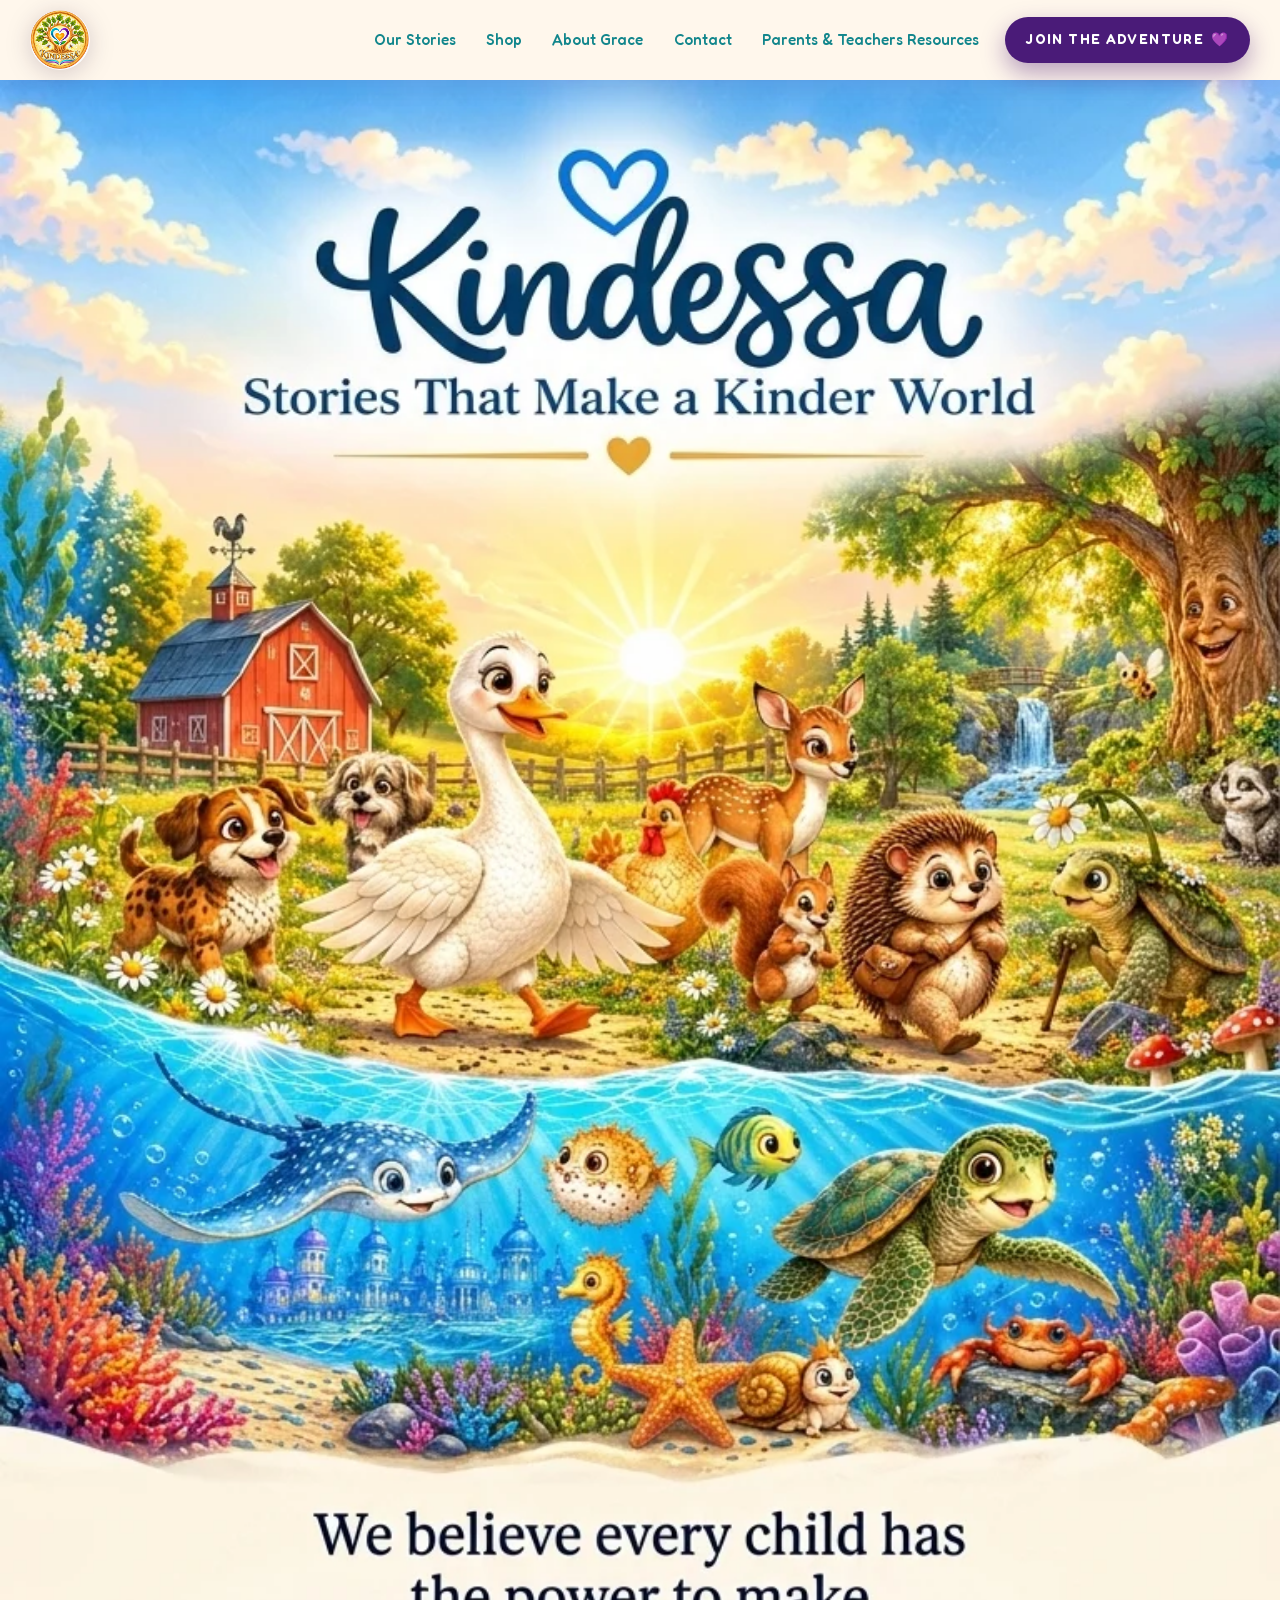
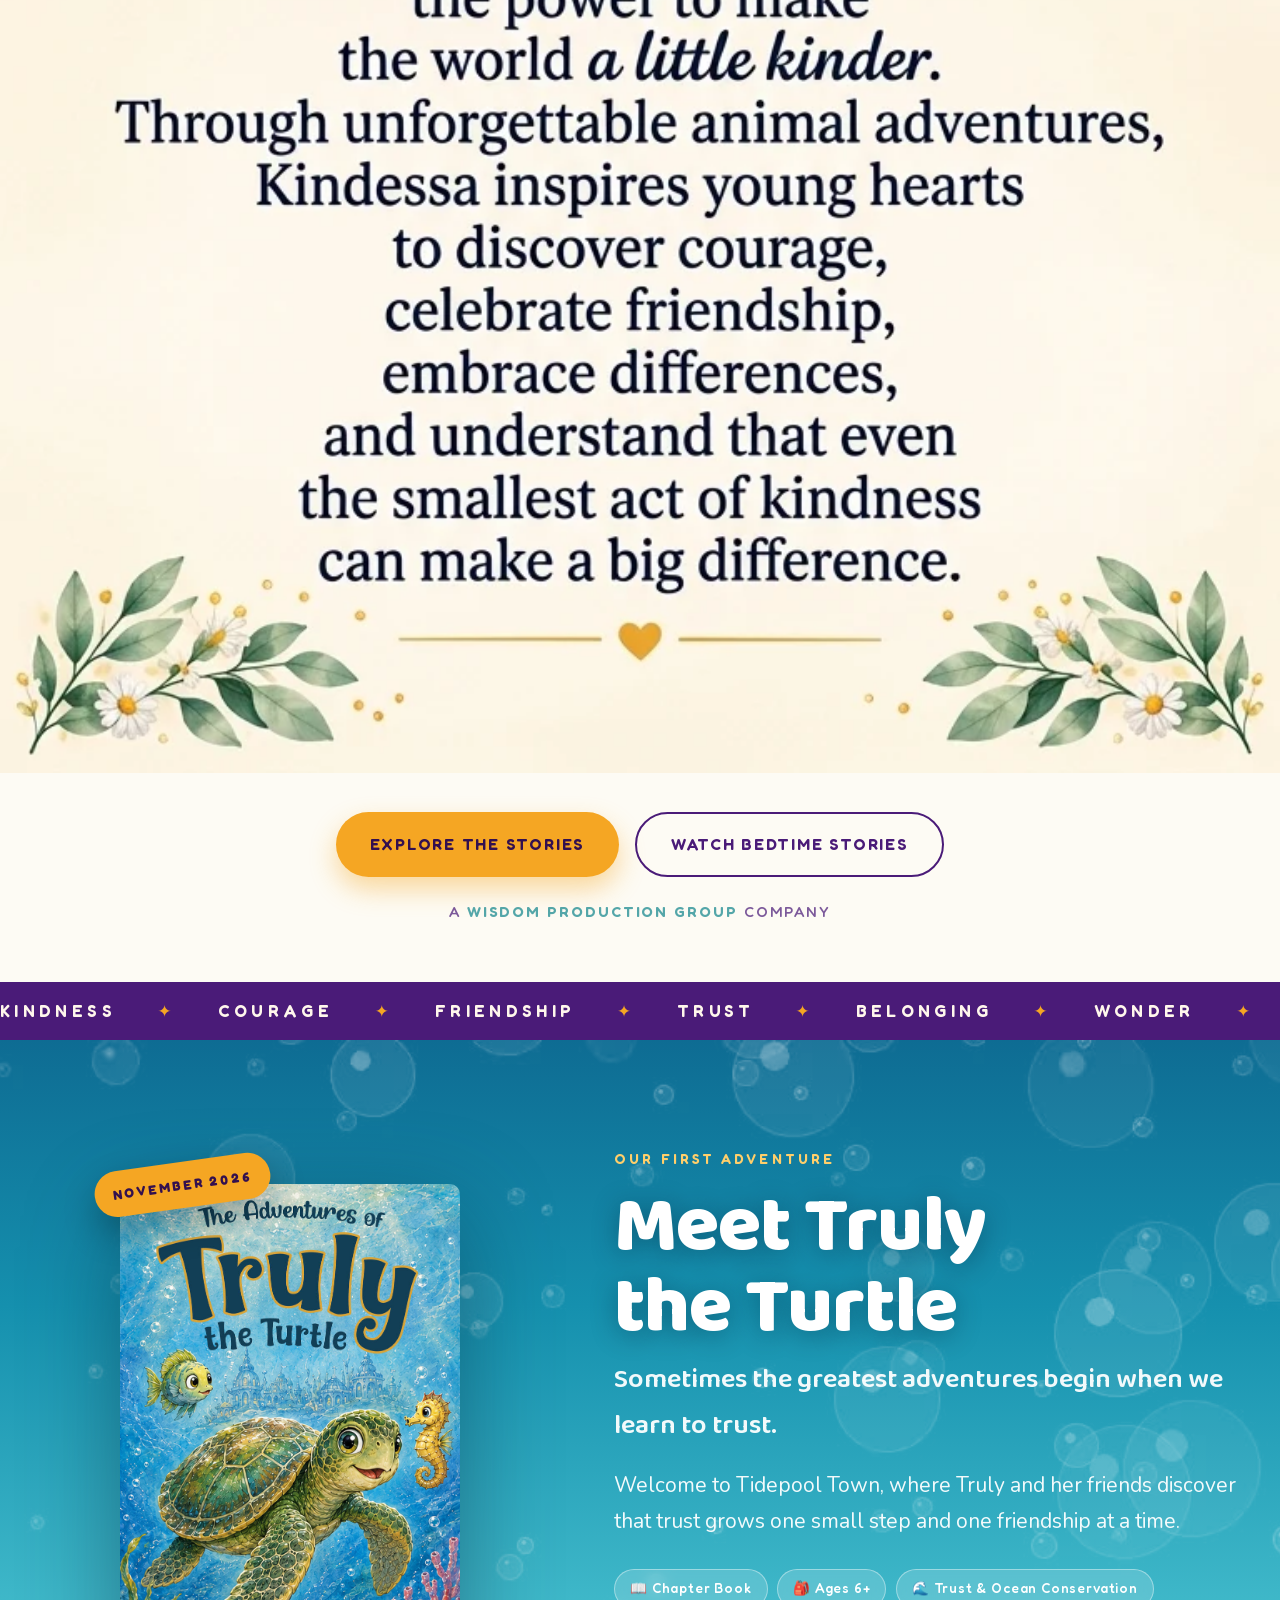
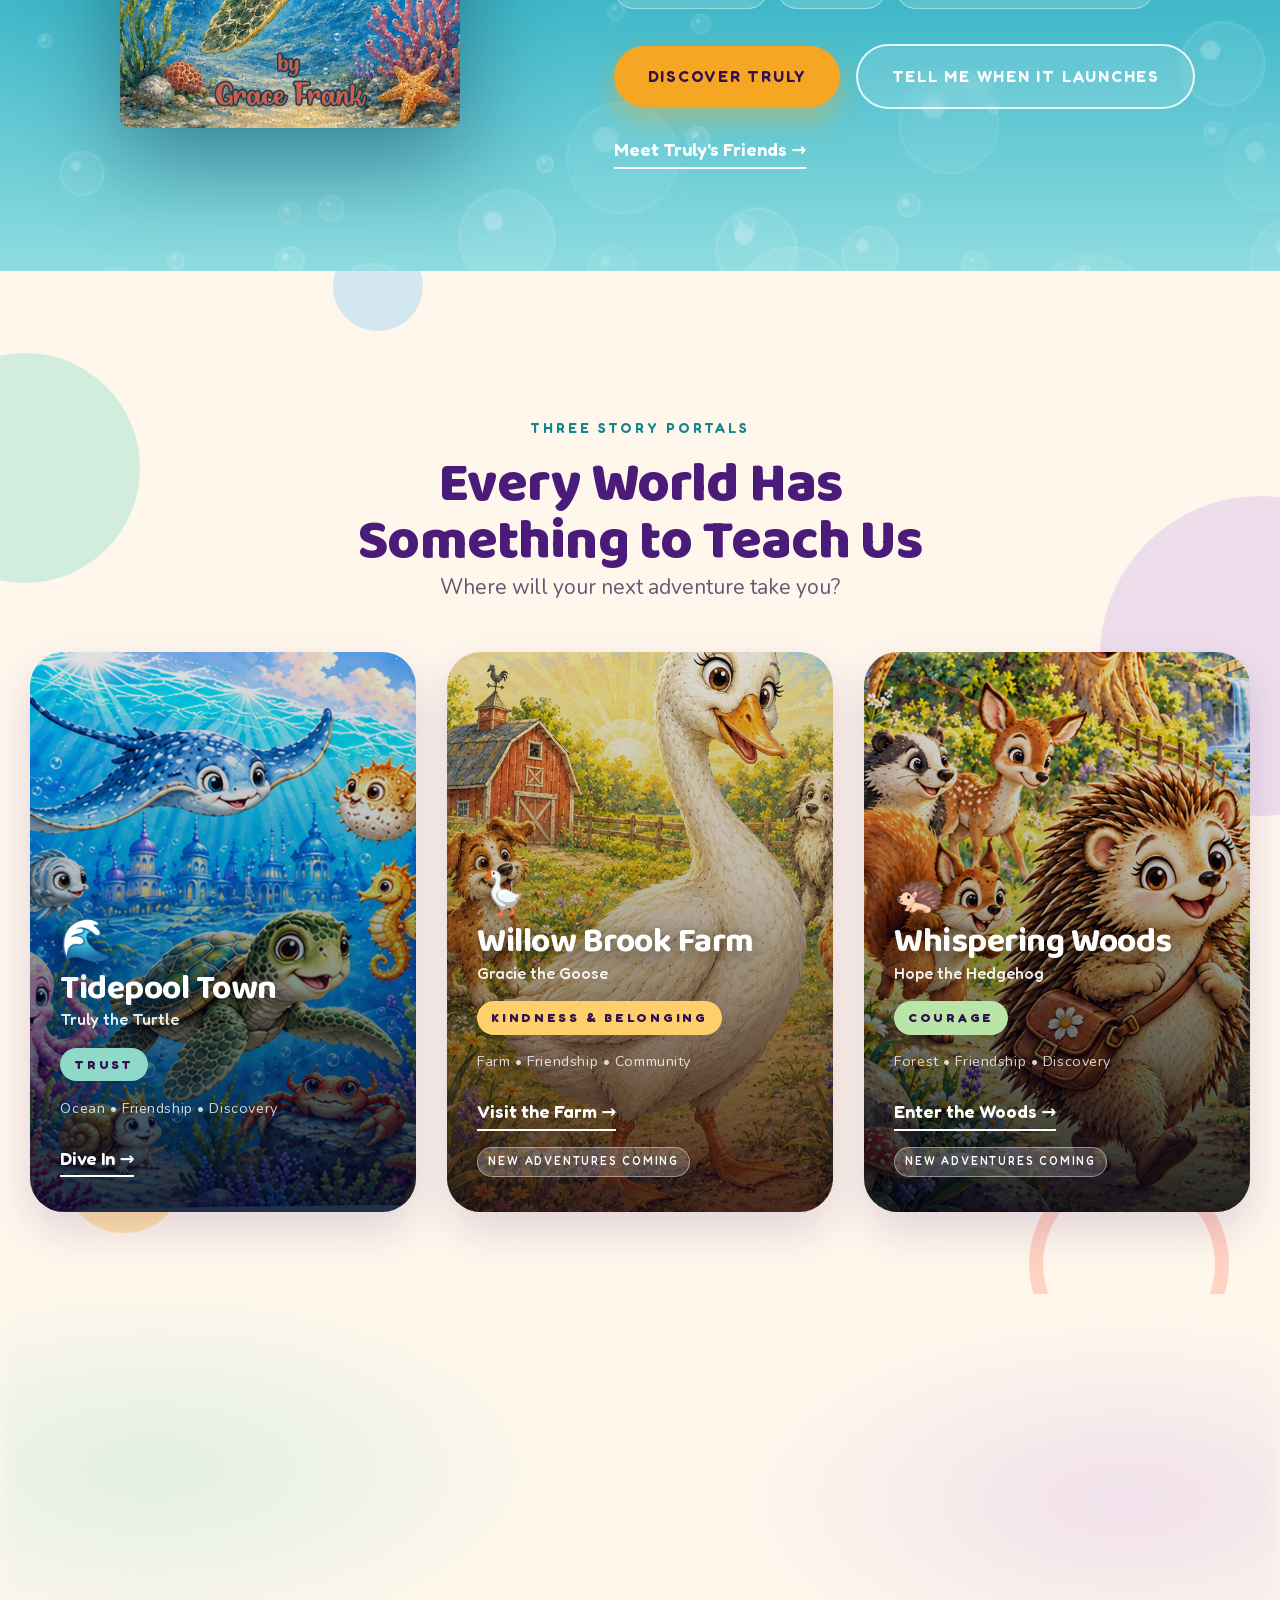
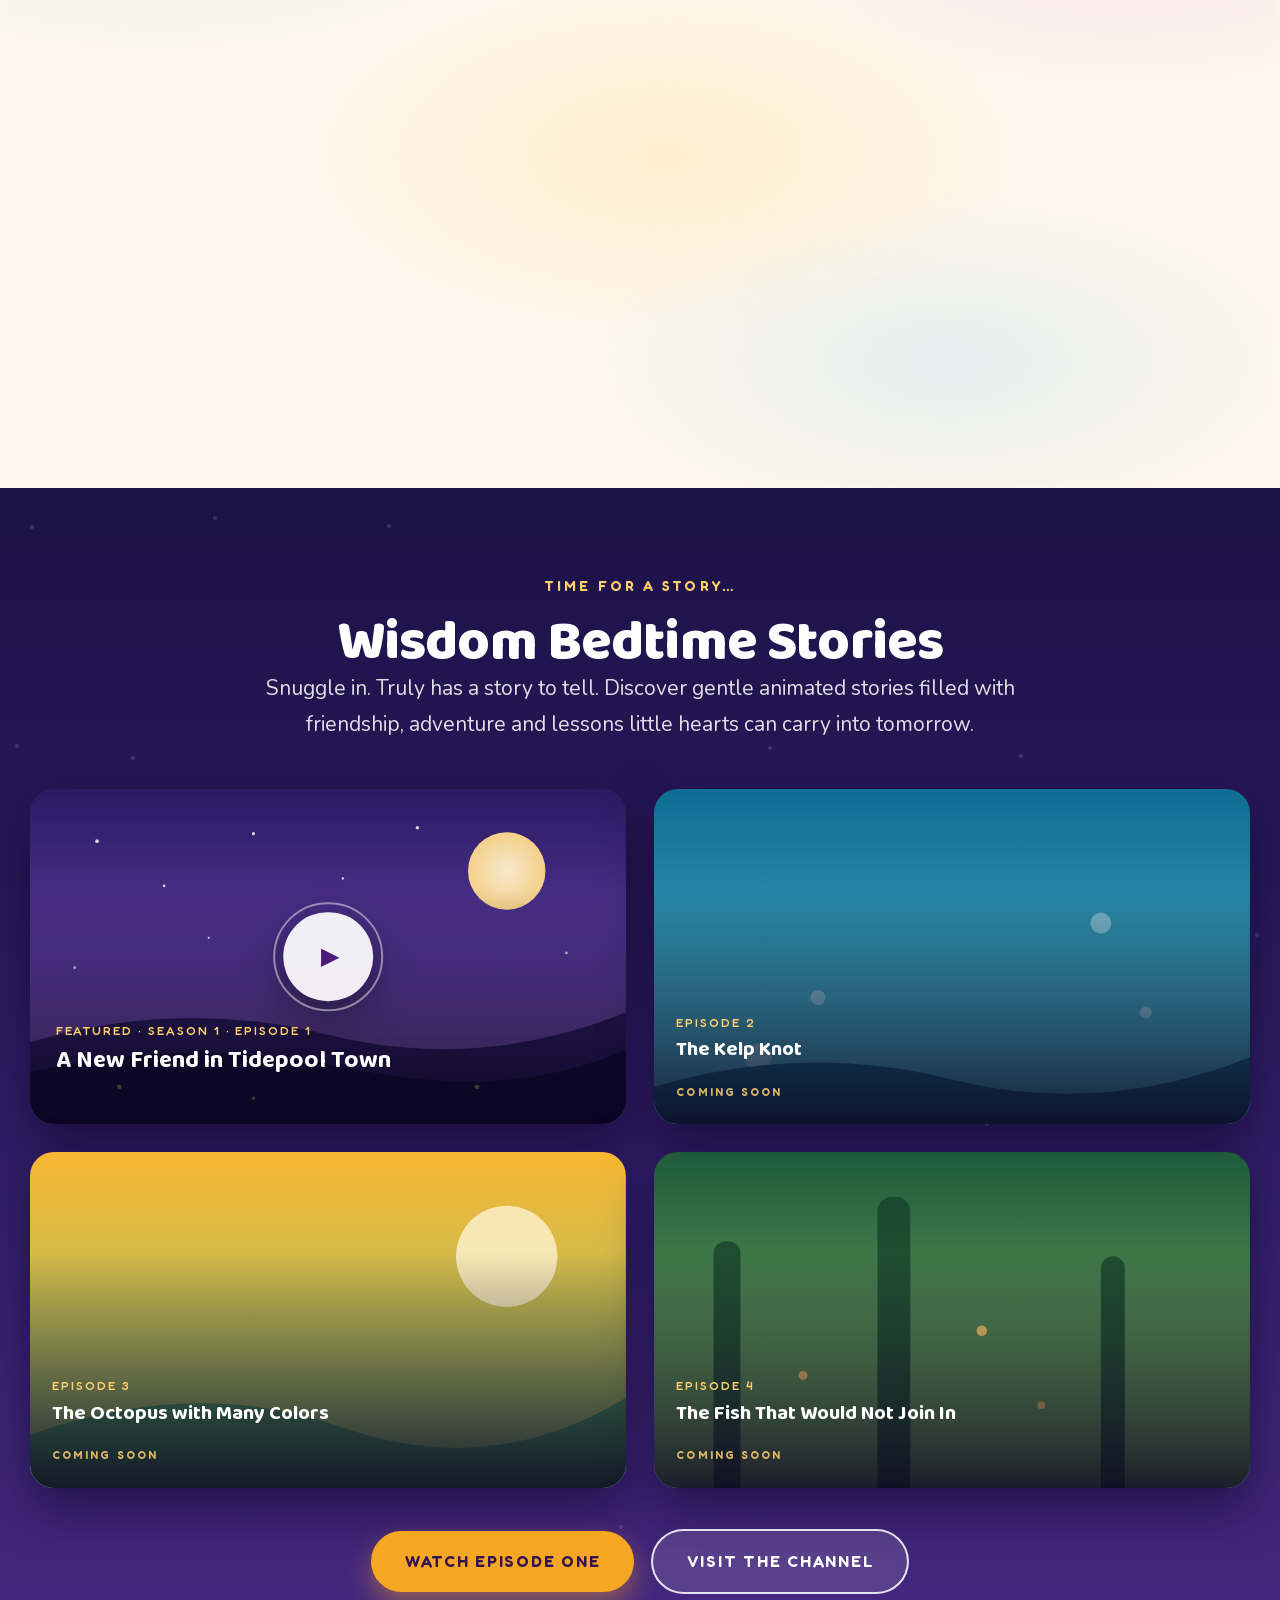
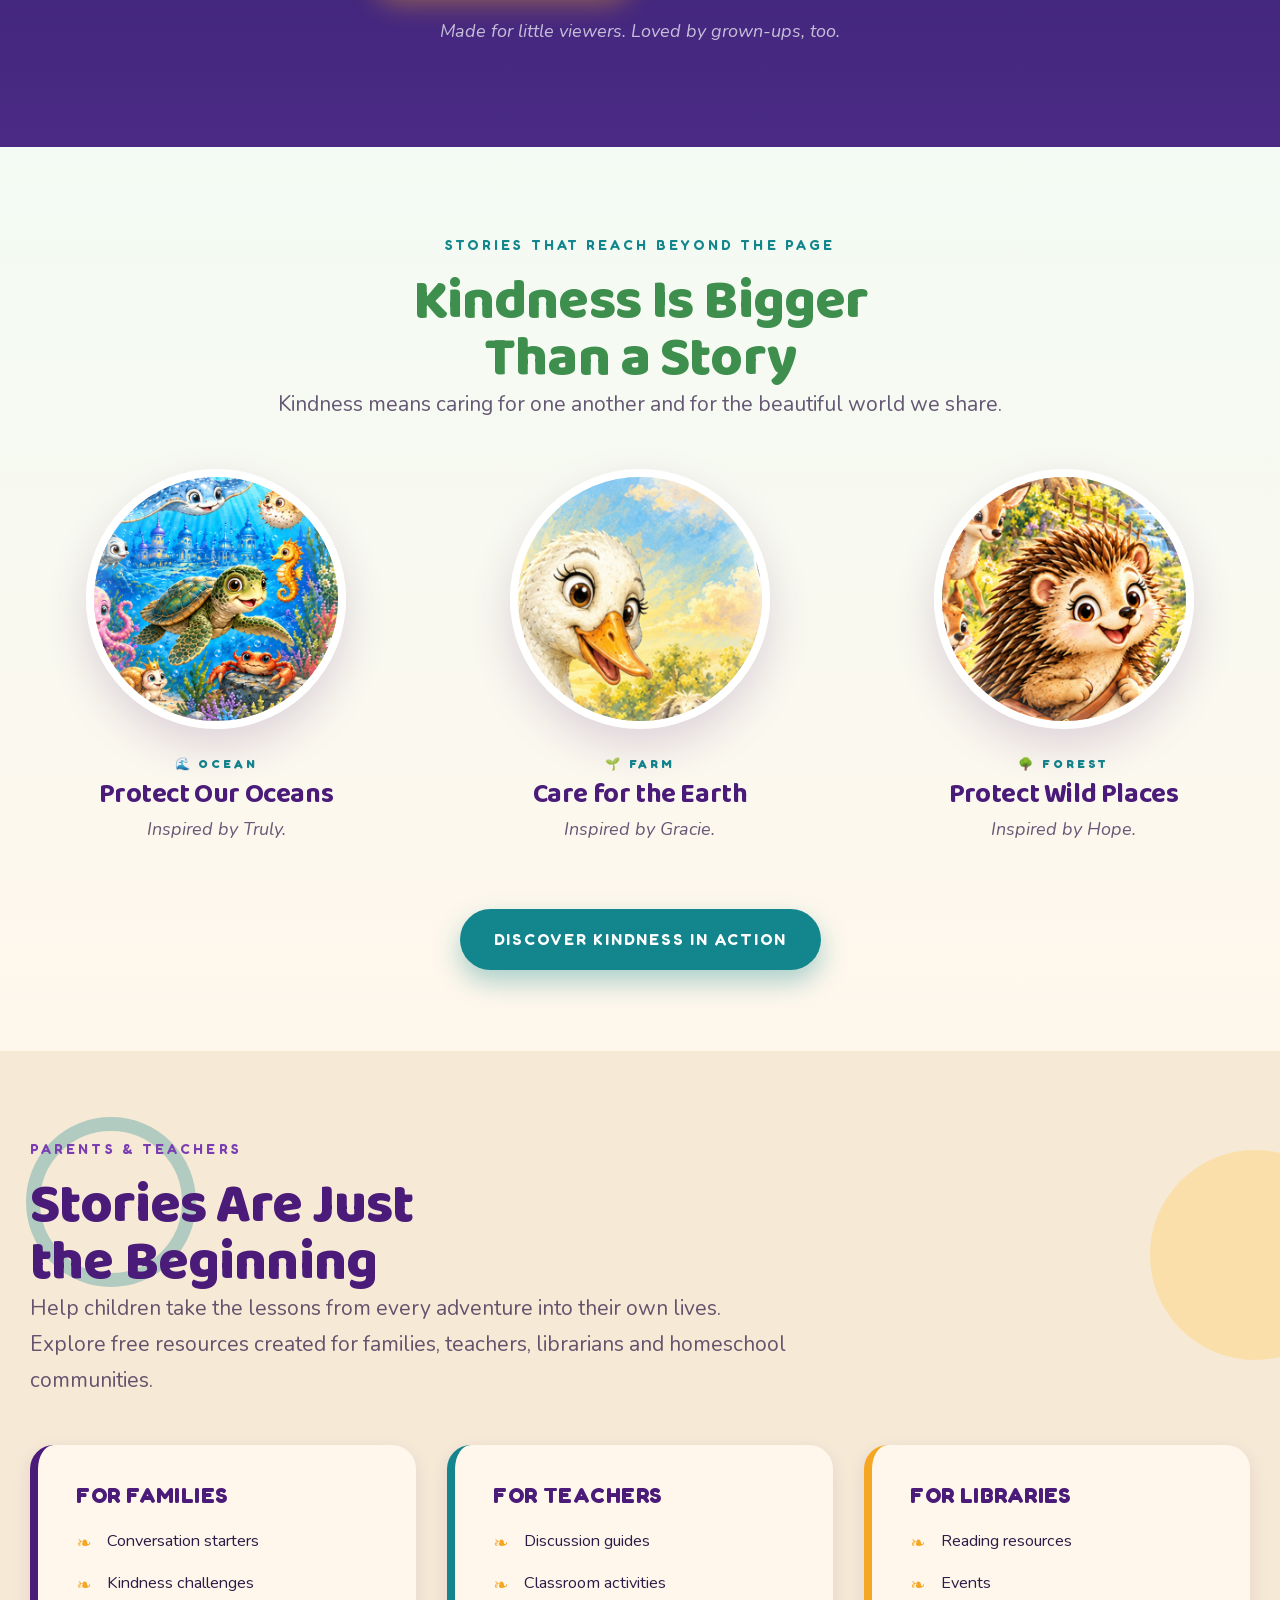
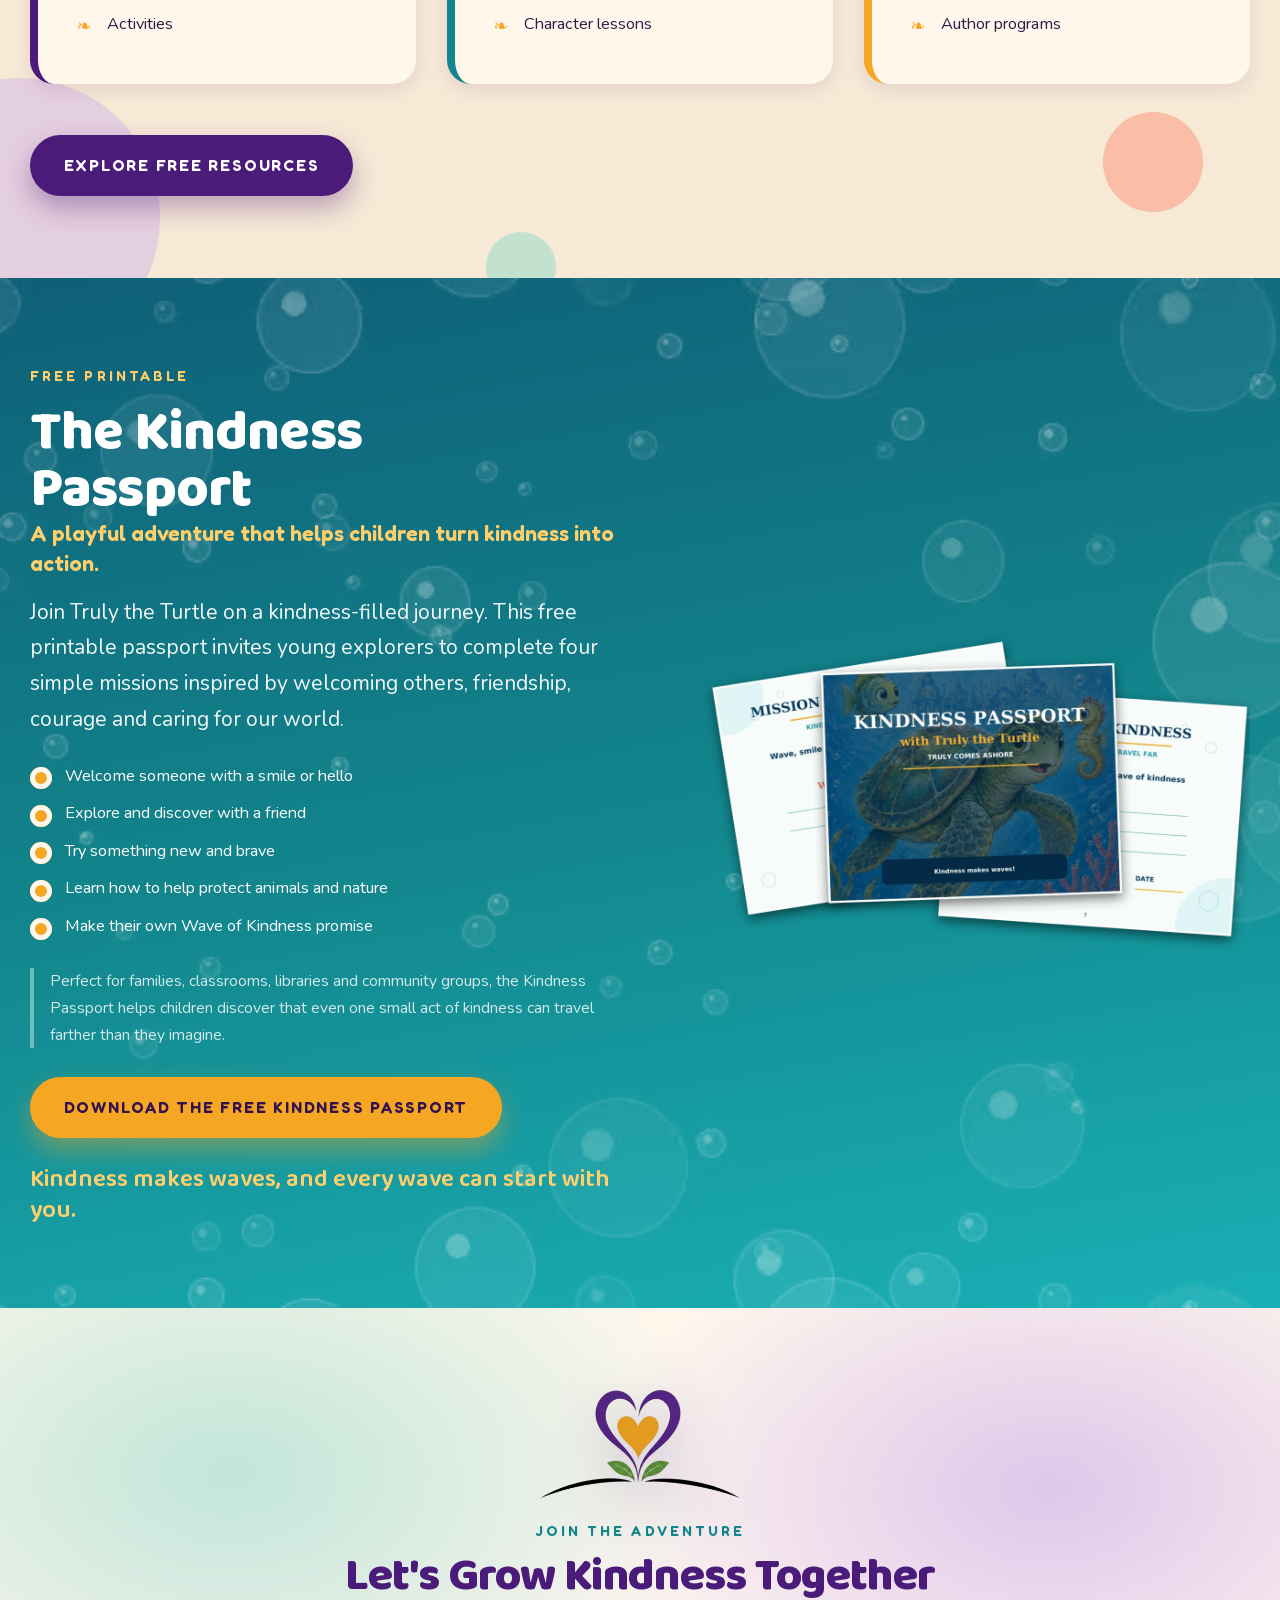
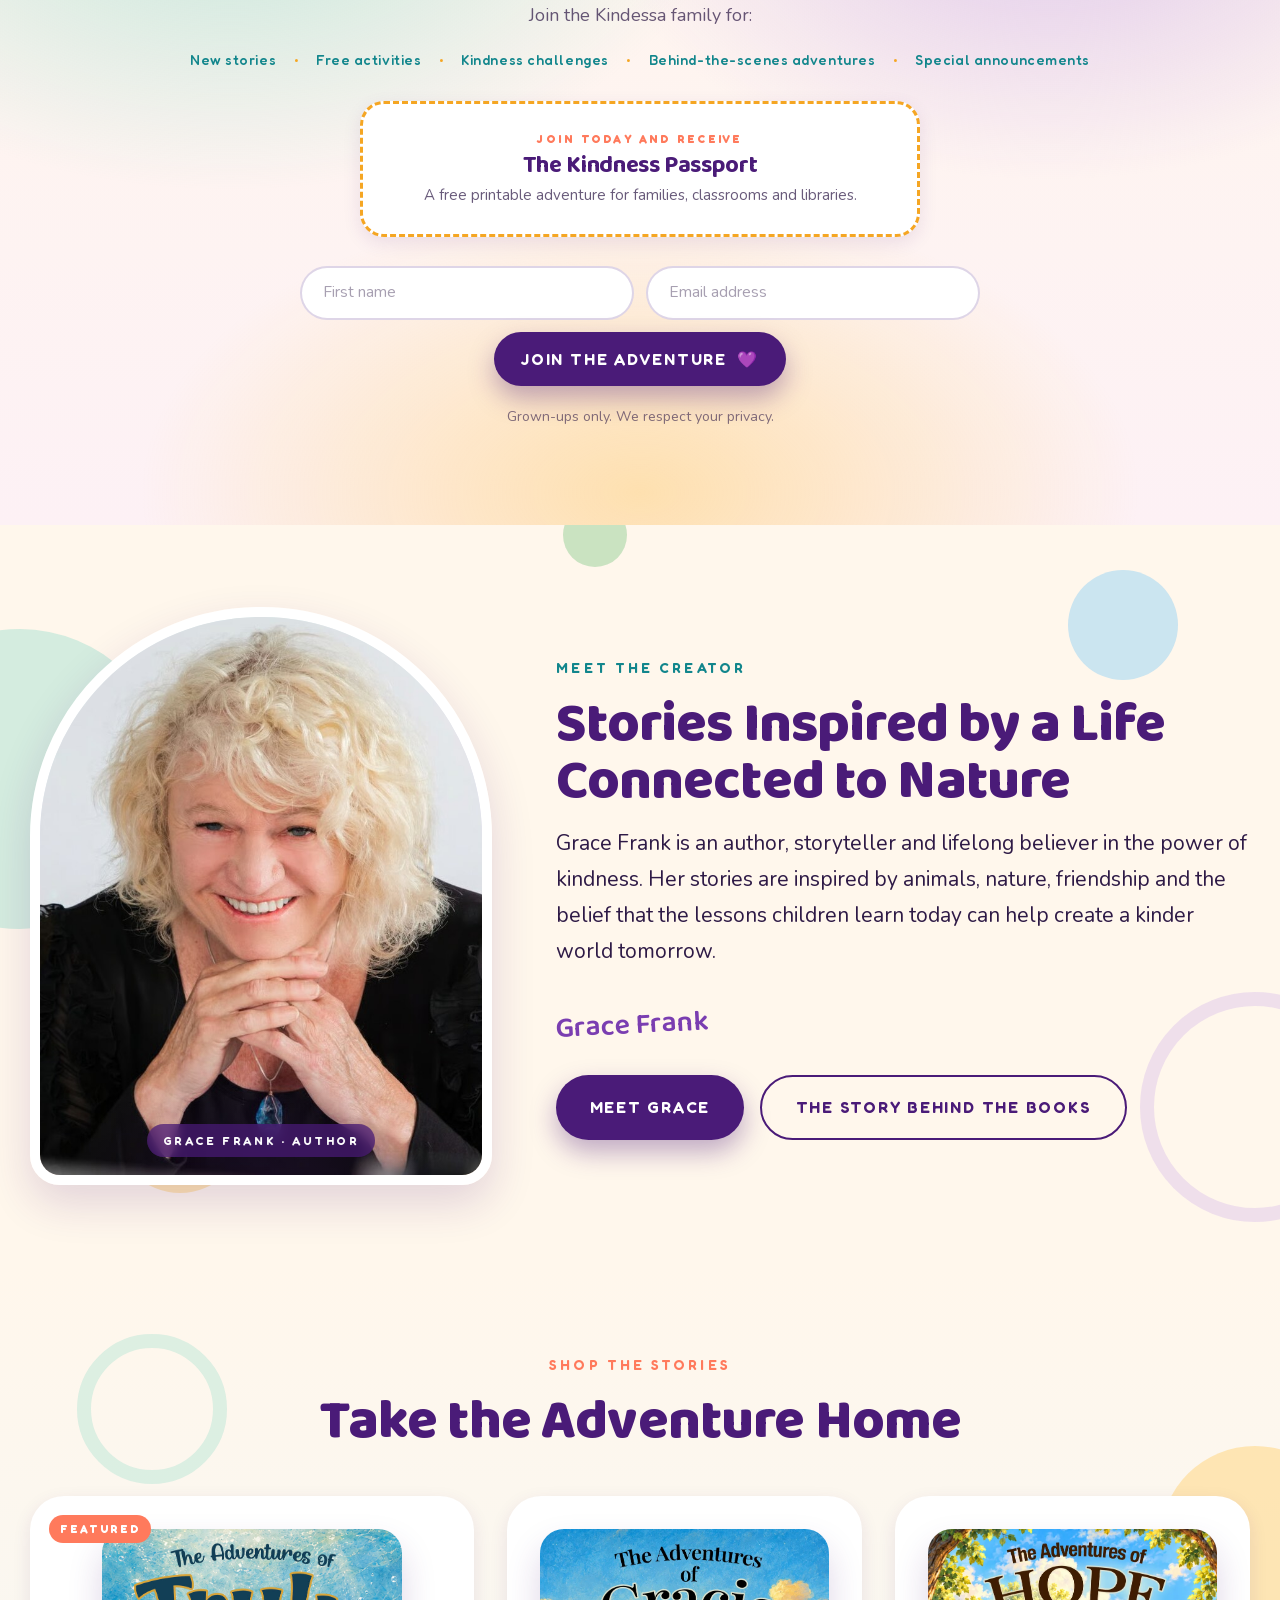
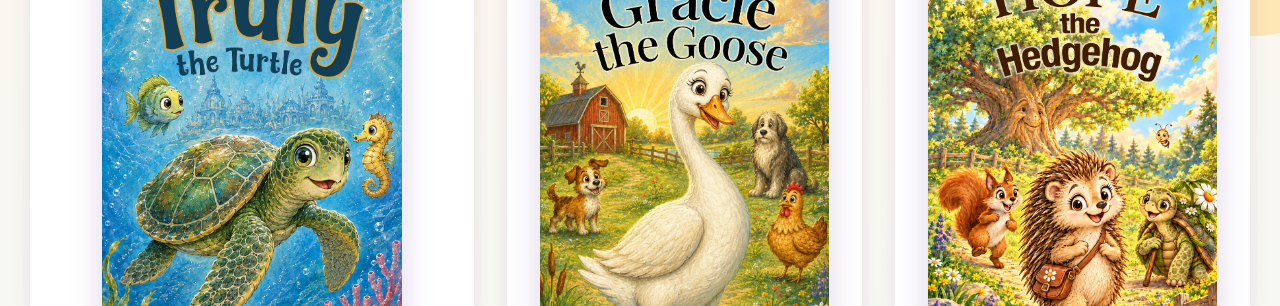
==== commit f739643e: "Credit Wisdom Production Group in the Stories That Grow copy Co-Authored-By: Claude Opus 5.5 <norepl" ====
--- a/index.html
+++ b/index.html
@@ -182,7 +182,7 @@
     <div class="sec-head center reveal">
       <span class="eyebrow">Stories That Grow With You</span>
       <h2 class="h-2">Stories That Grow<br>With Your Child</h2>
-      <p class="lede muted" style="margin-inline:auto">From a first bedtime story to a bigger adventure, Grace Frank Group creates stories for every new stage of imagination.</p>
+      <p class="lede muted" style="margin-inline:auto">From a first bedtime story to a bigger adventure, Wisdom Production Group creates stories for every new stage of imagination.</p>
     </div>
 
     <div class="stages">
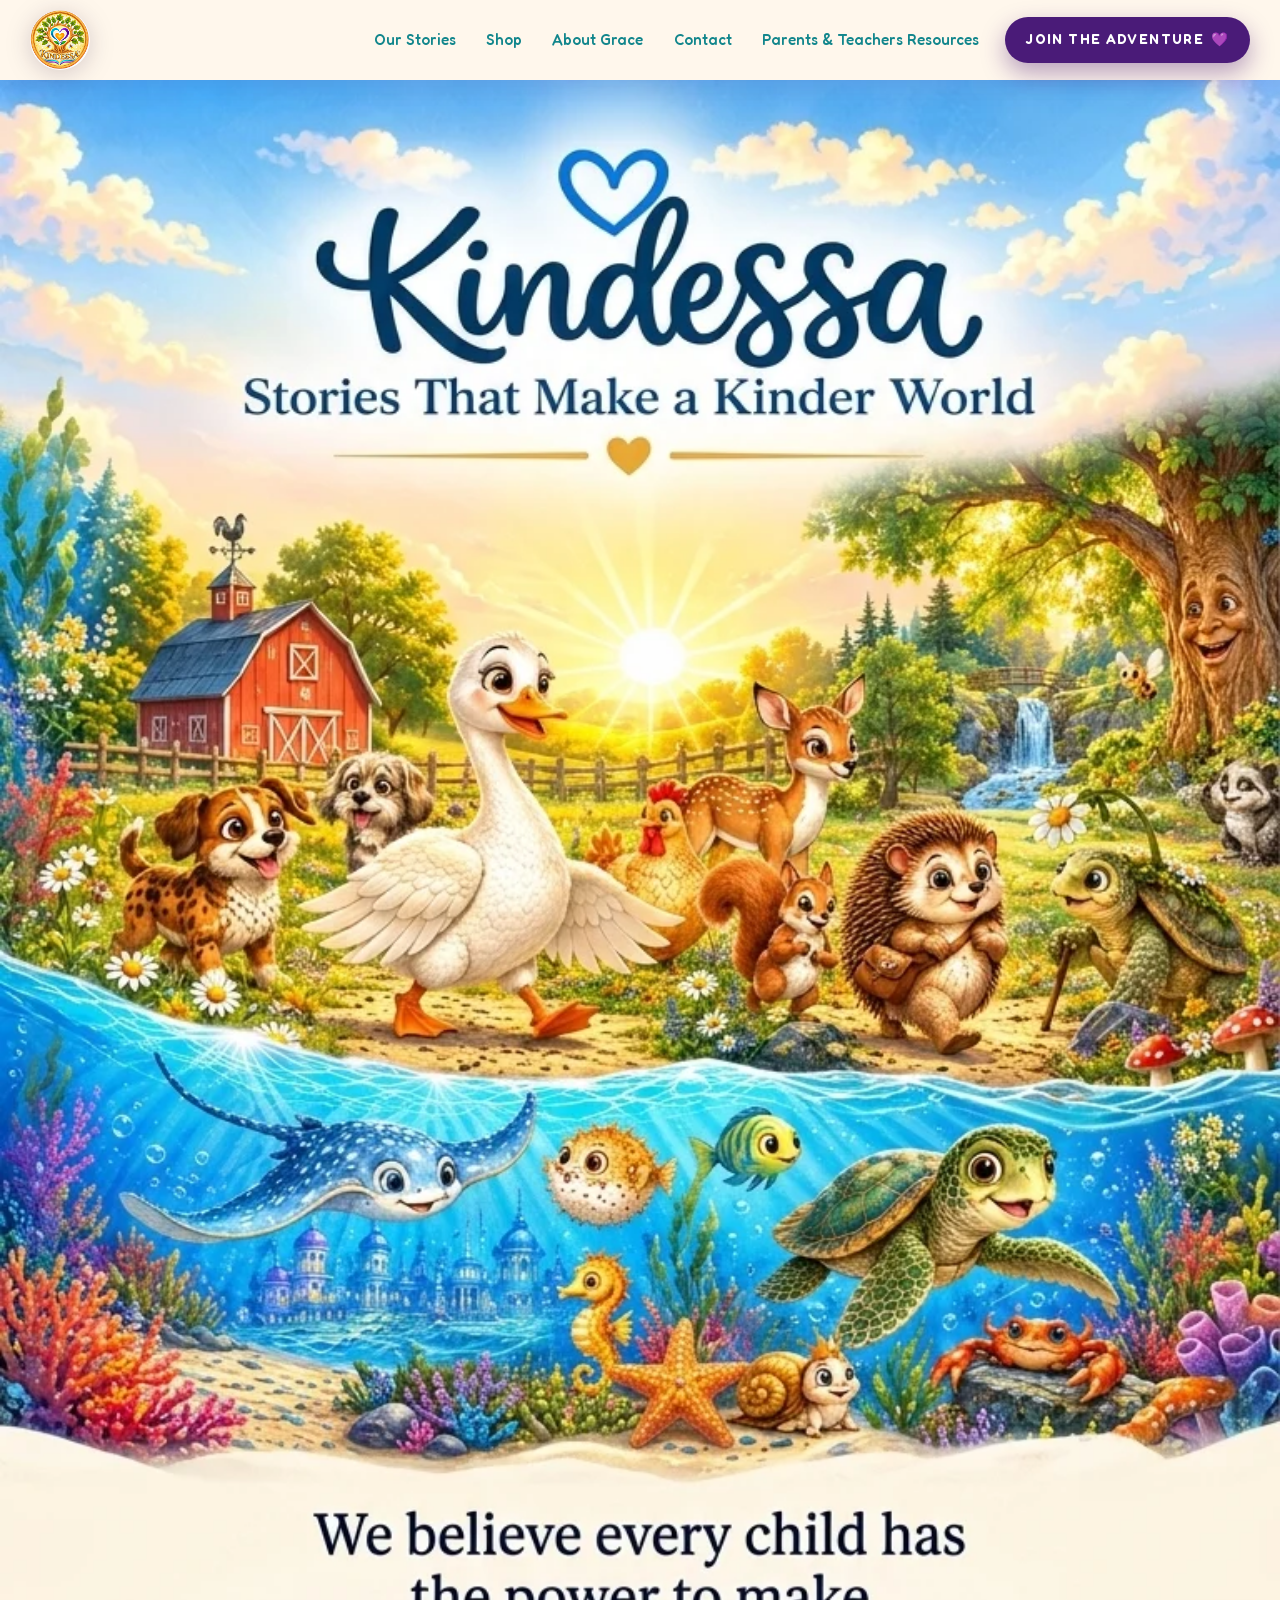
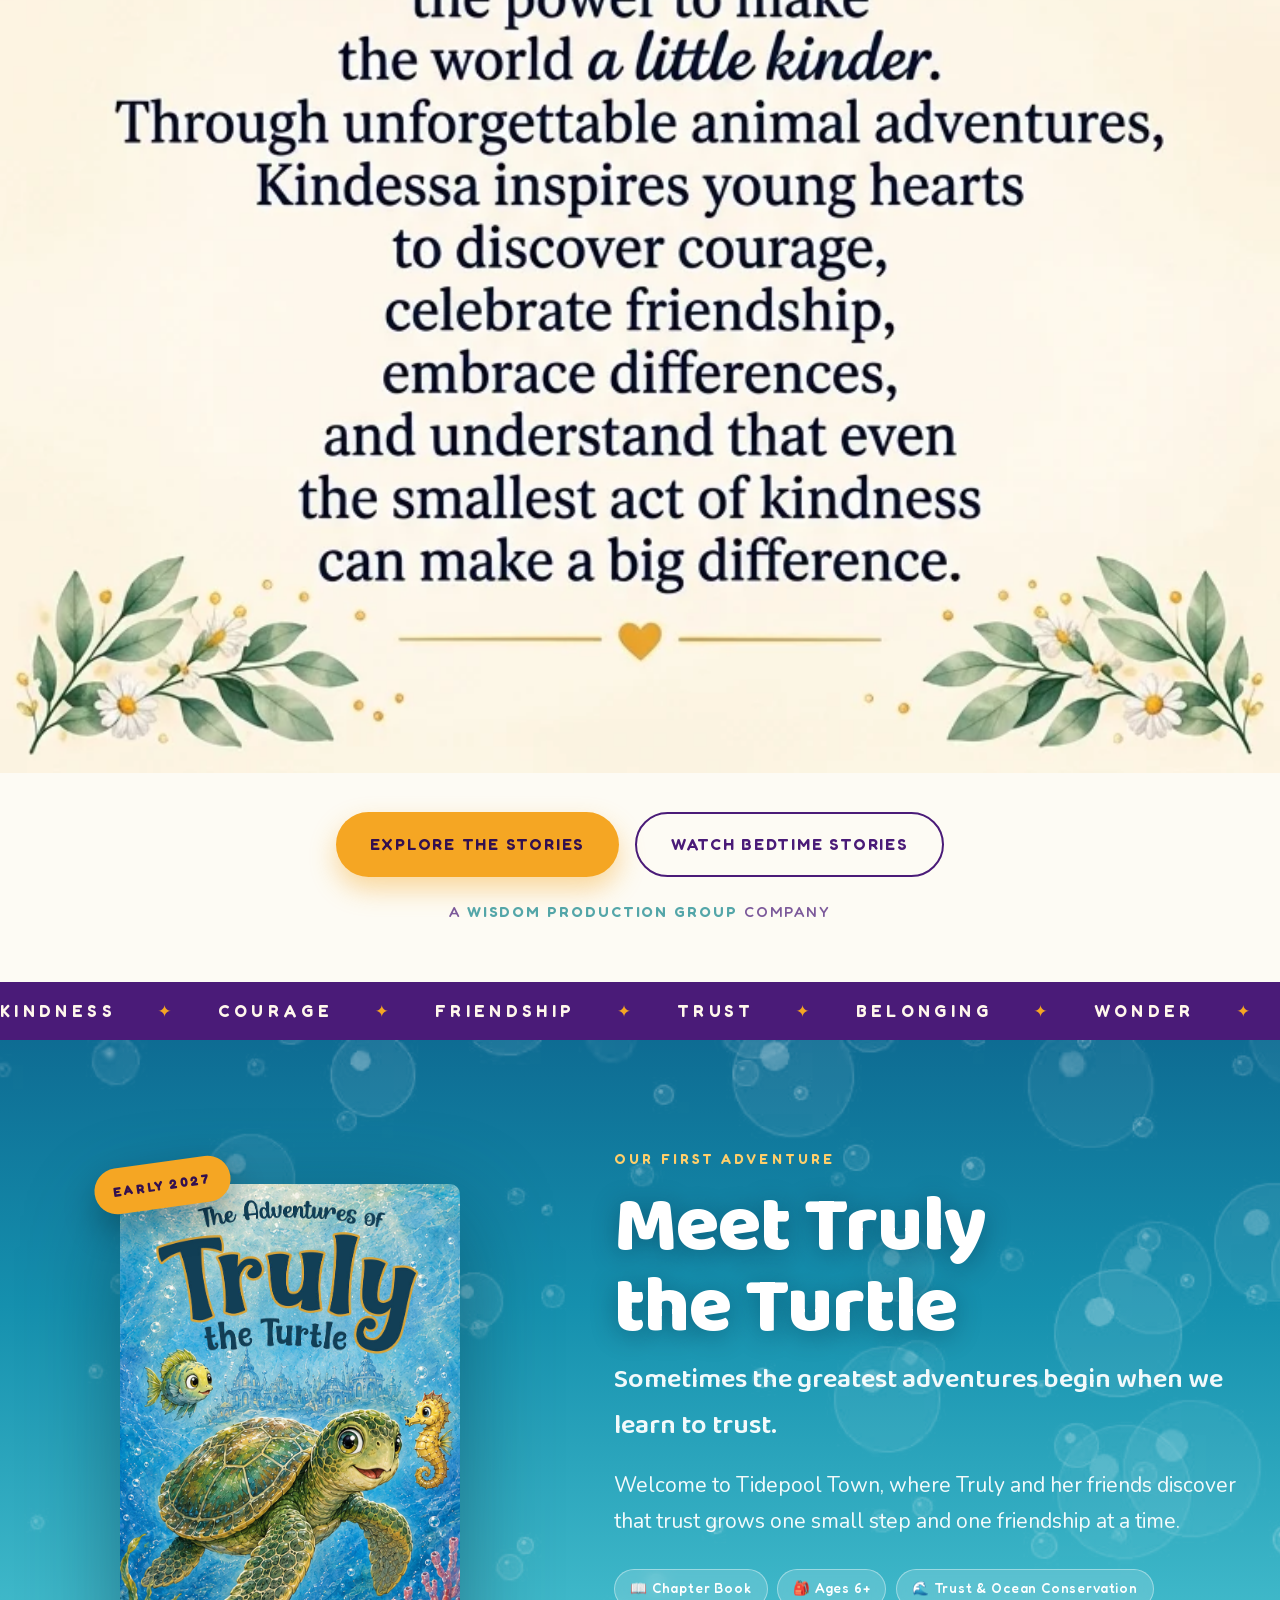
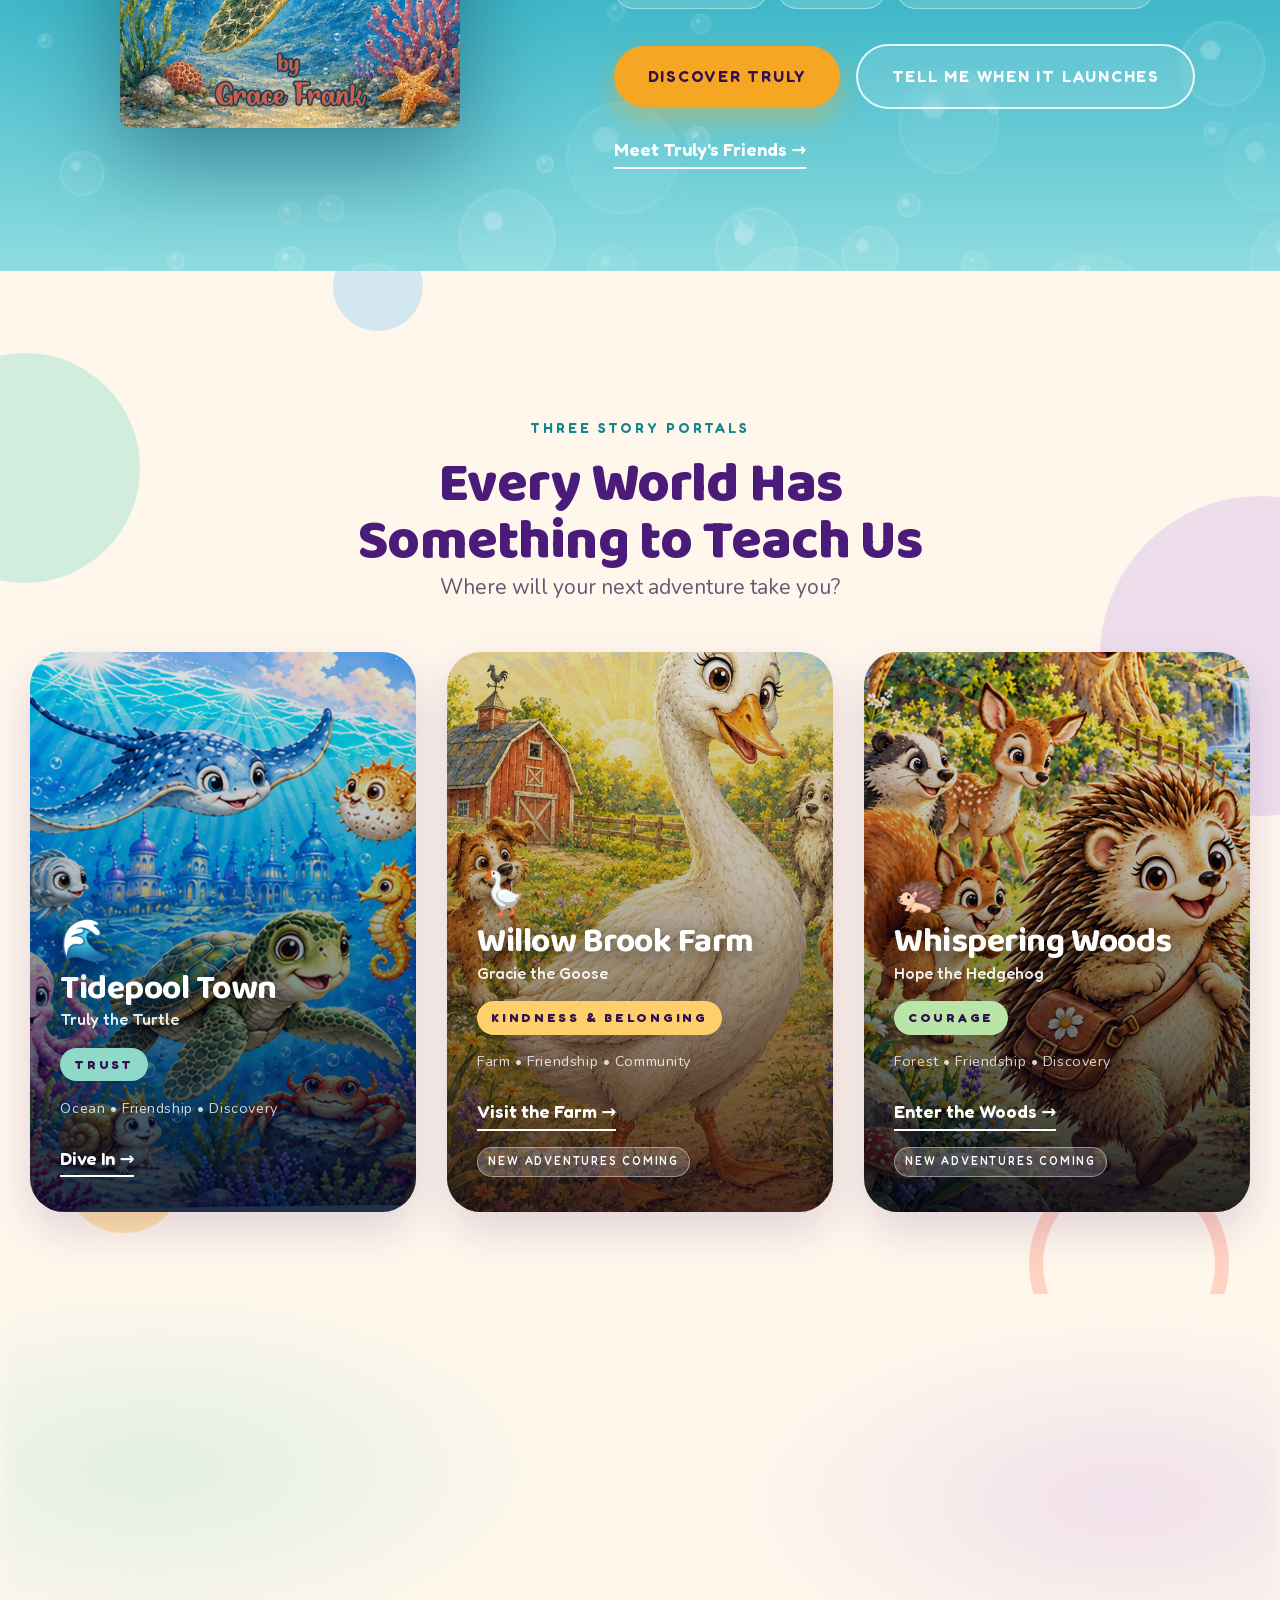
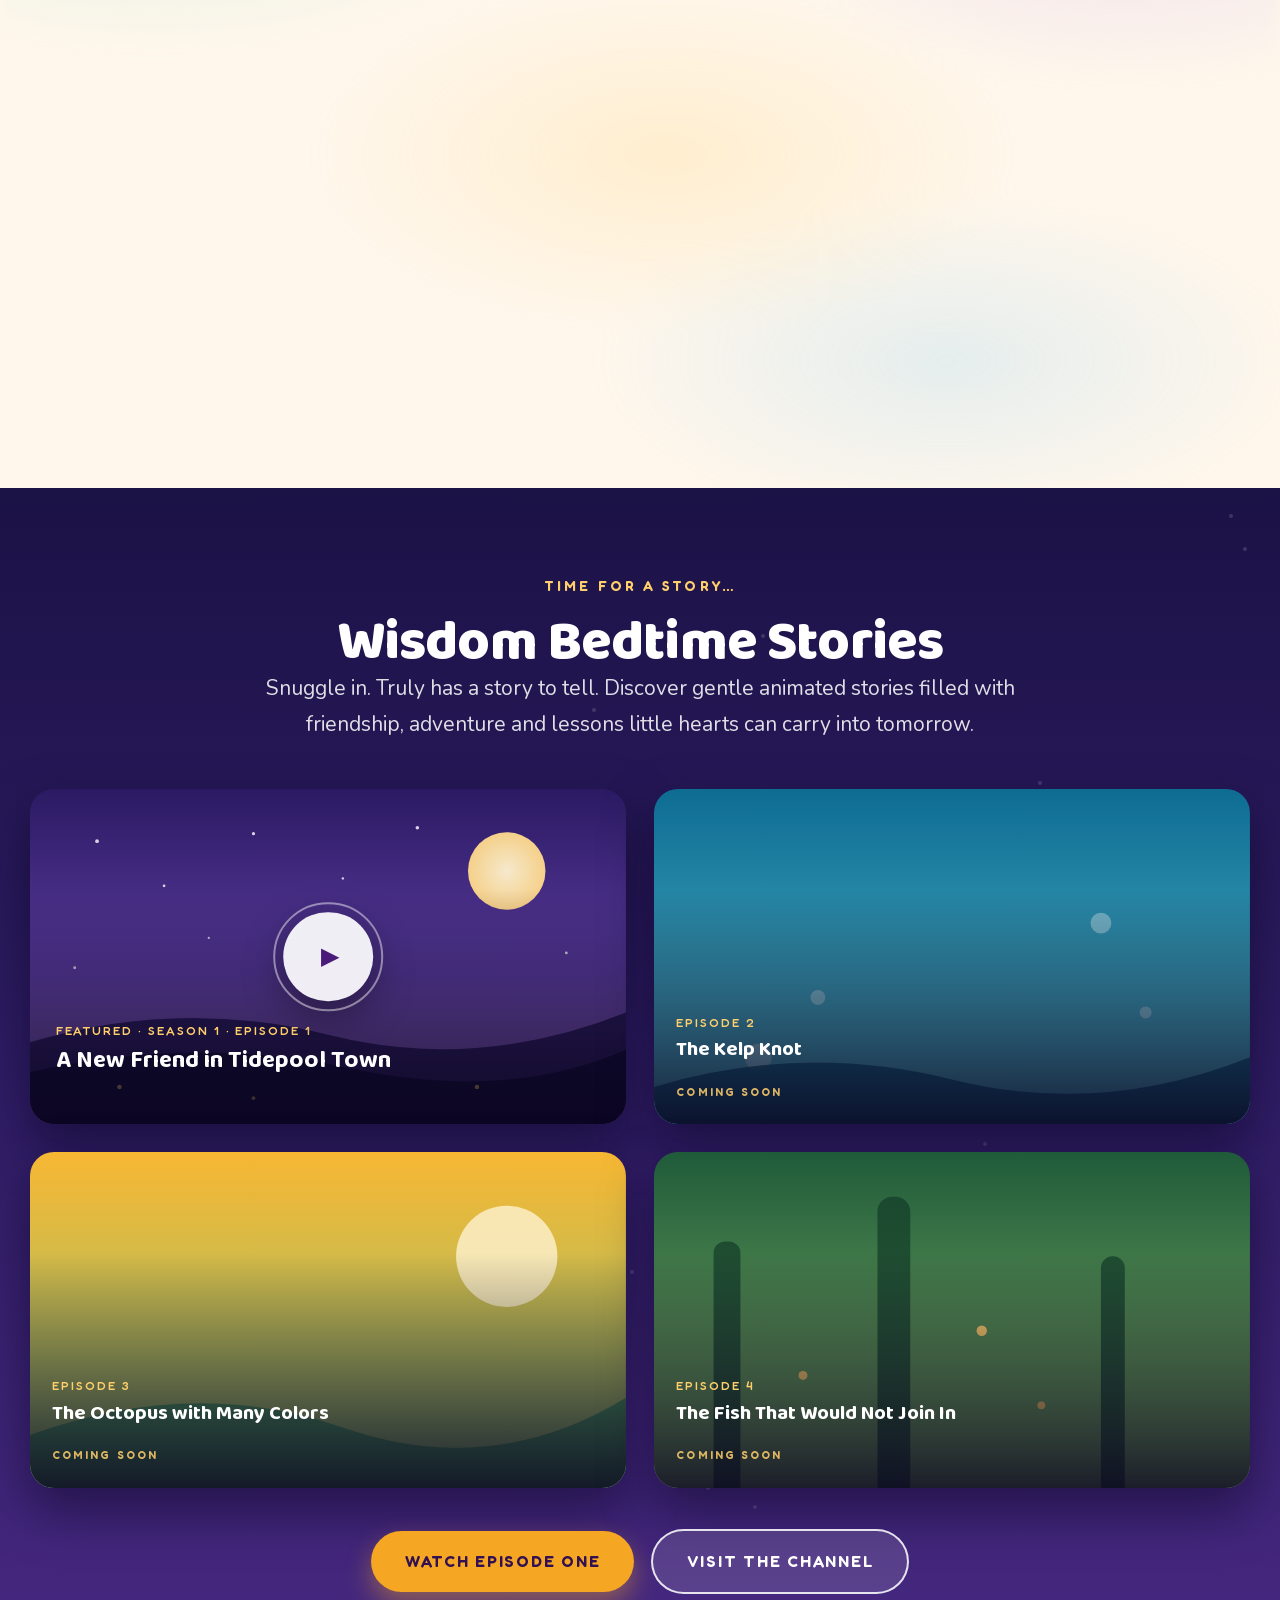
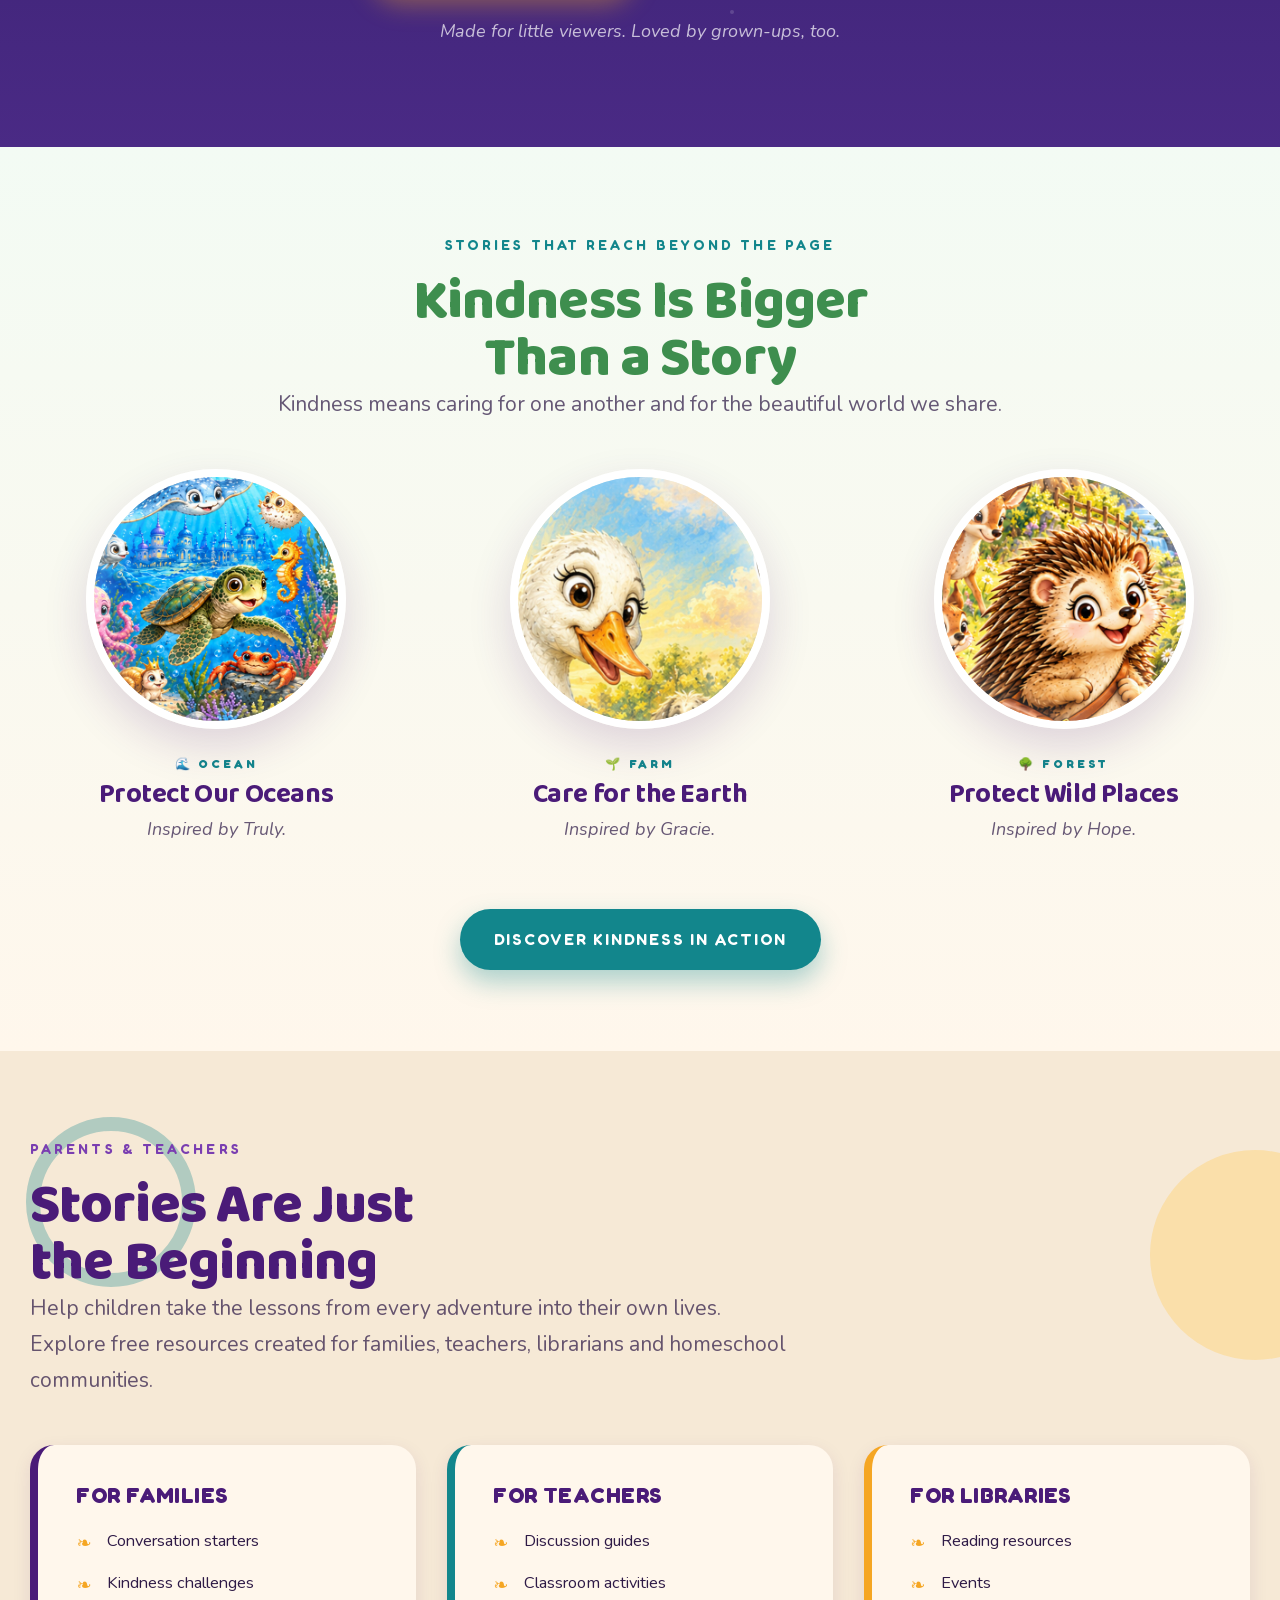
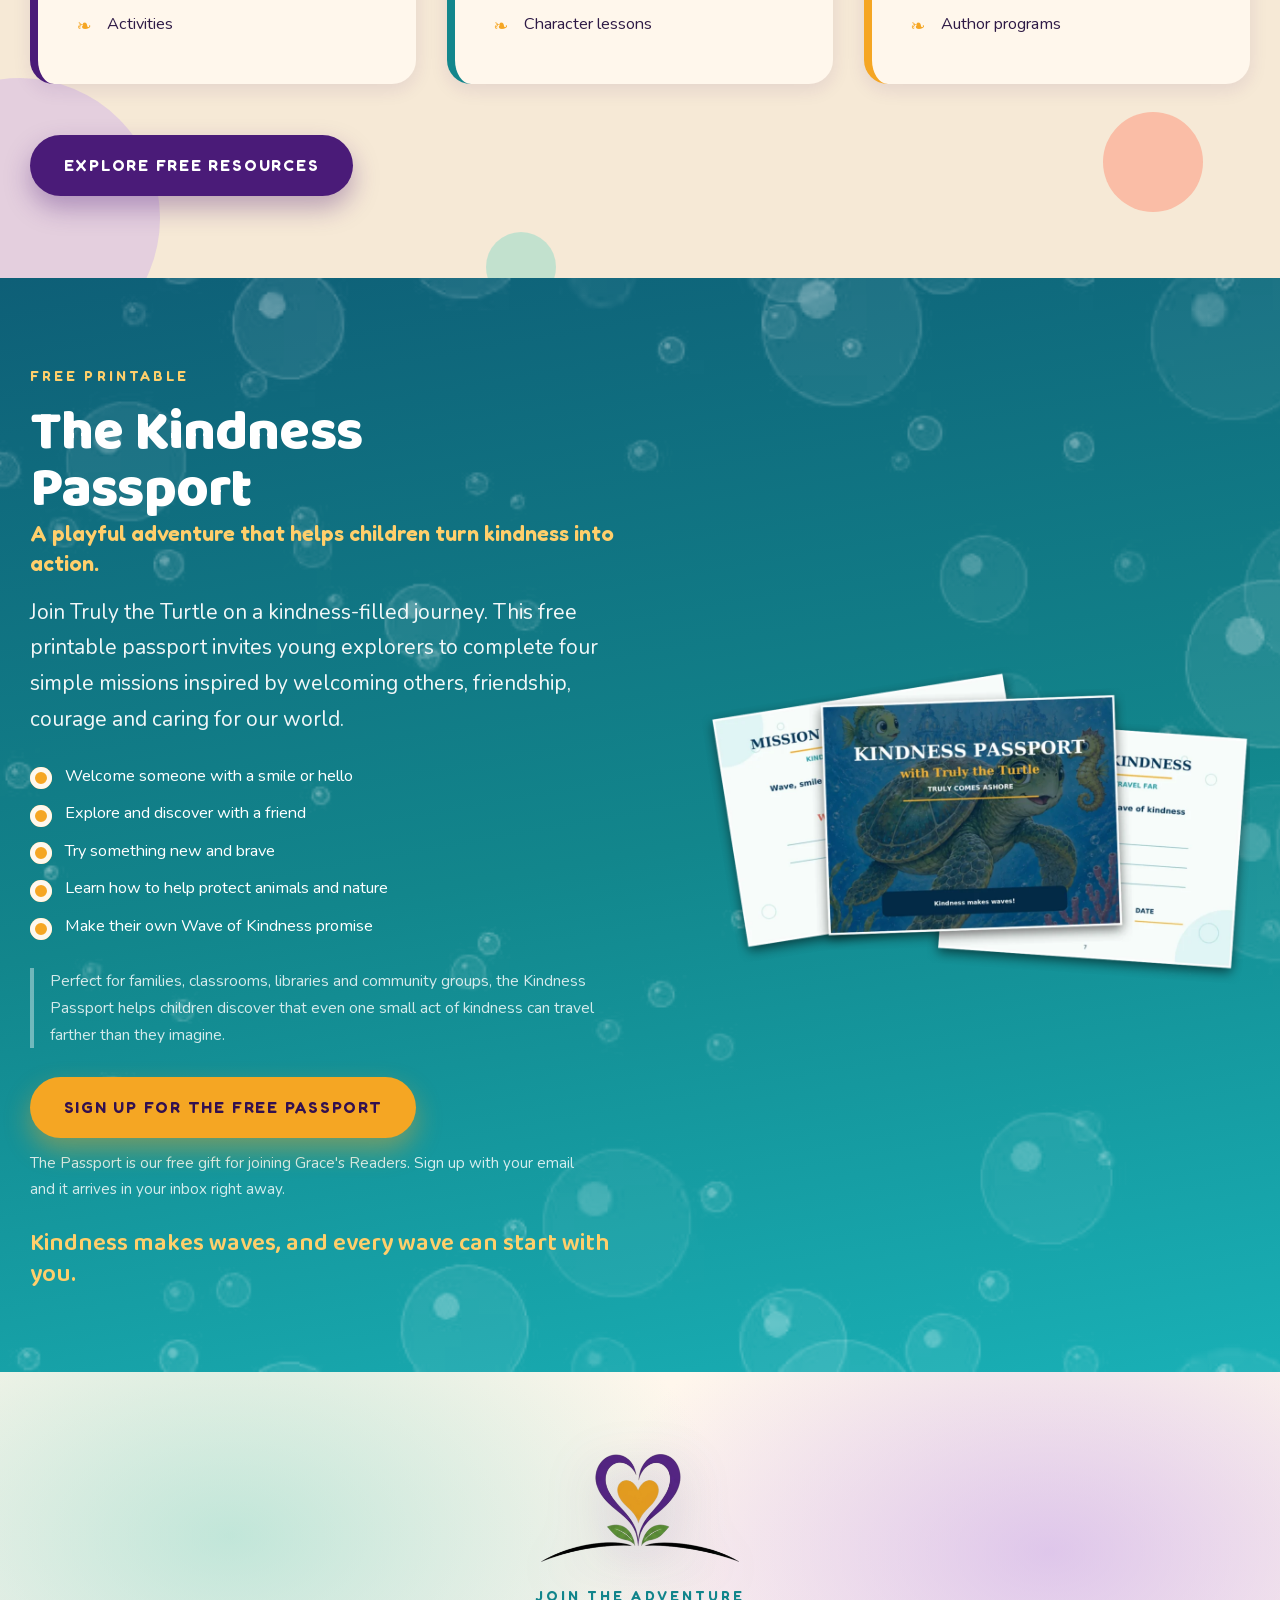
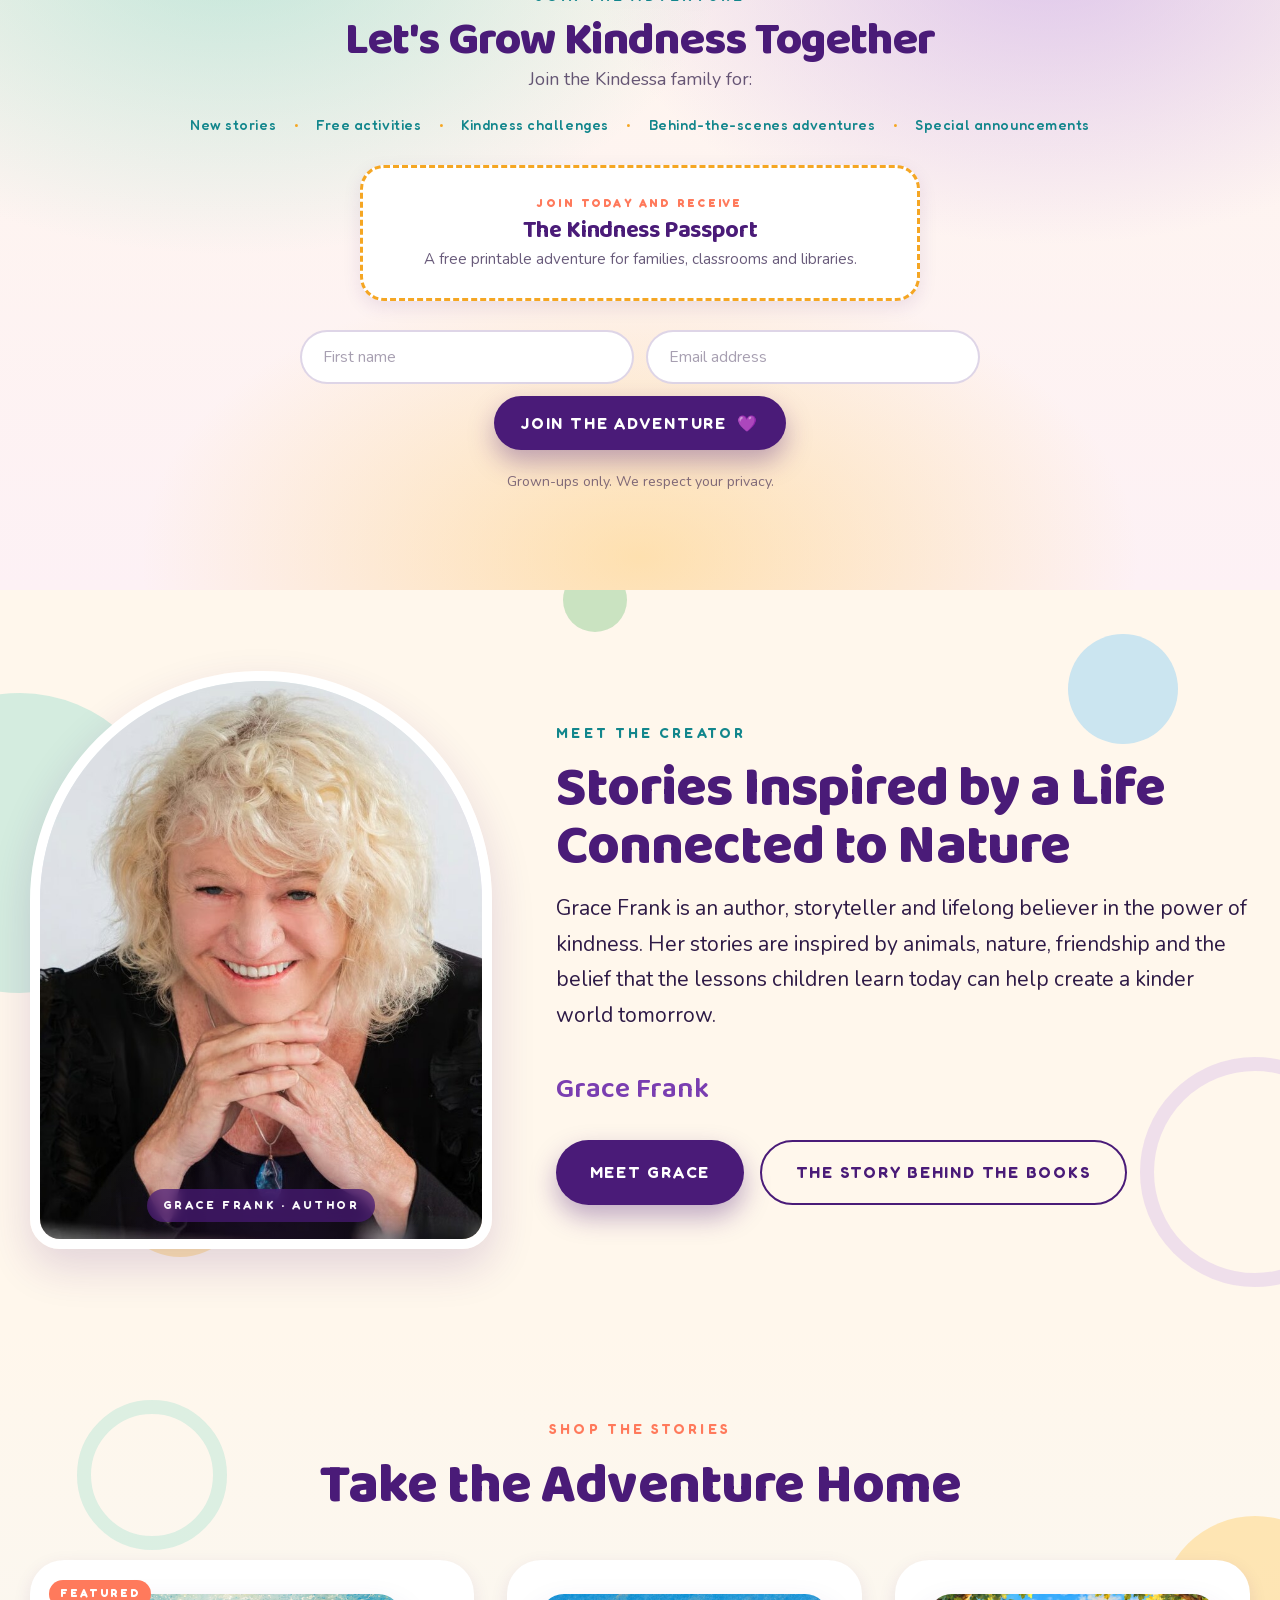
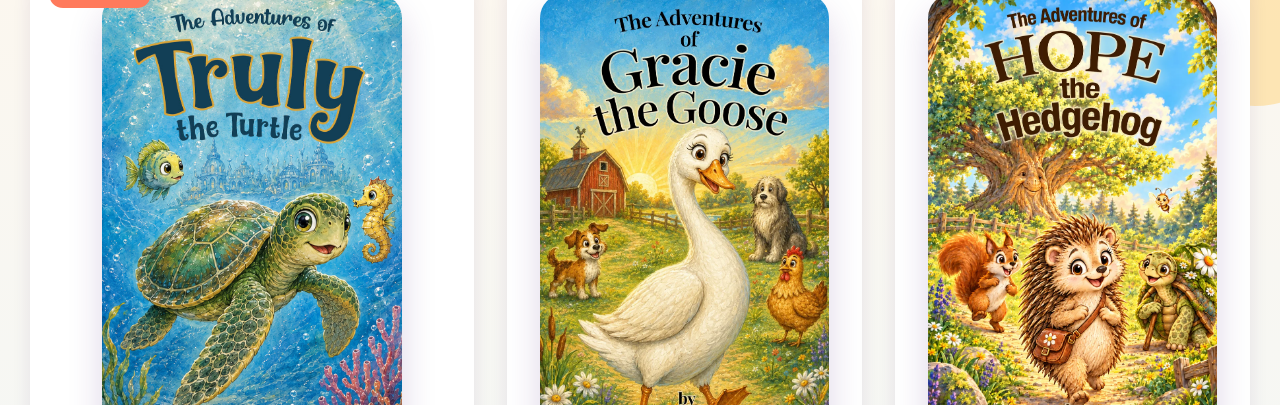
==== commit 8986a0cf: "Apply Grace's Oct 31 edits to the homepage, Shop and Stories Truly now reads Early 2027 everywhere i" ====
--- a/index.html
+++ b/index.html
@@ -91,7 +91,7 @@
   <div class="wrap">
     <div class="truly-grid">
       <div class="book reveal" id="book">
-        <span class="book-badge">November 2026</span>
+        <span class="book-badge">Early 2027</span>
         <div class="book-inner">
           <img src="assets/web/truly-cover.jpg" alt="Cover of The Adventures of Truly the Turtle by Grace Frank" />
         </div>
@@ -167,7 +167,7 @@
         <span class="portal-value">Courage</span>
         <p class="portal-tags">Forest • Friendship • Discovery</p>
         <div class="portal-foot">
-          <a class="link-arrow" href="#shop">Enter the Woods →</a>
+          <a class="link-arrow" href="hope.html">Enter the Woods →</a>
           <span class="soon">New adventures coming</span>
         </div>
       </article>
@@ -422,7 +422,7 @@
     </div>
 
     <div style="margin-top:clamp(2.4rem,4vw,3.4rem)" class="reveal">
-      <a class="btn btn-purple" href="#parents">Explore Free Resources</a>
+      <a class="btn btn-purple" href="parents.html">Explore Free Resources</a>
     </div>
   </div>
 </section>
@@ -451,8 +451,9 @@
       <p class="passport-note">Perfect for families, classrooms, libraries and community groups, the Kindness Passport helps children discover that even one small act of kindness can travel farther than they imagine.</p>
 
       <div class="passport-btns">
-        <a class="btn btn-gold" href="#join">Download the Free Kindness Passport</a>
-      </div>
+        <a class="btn btn-gold" href="#join">Sign Up for the Free Passport</a>
+      </div>
+      <p class="passport-unlock">The Passport is our free gift for joining Grace's Readers. Sign up with your email and it arrives in your inbox right away.</p>
 
       <p class="passport-waves">Kindness makes waves, and every wave can start with you.</p>
     </div>
@@ -516,8 +517,8 @@
         <p class="lede">Grace Frank is an author, storyteller and lifelong believer in the power of kindness. Her stories are inspired by animals, nature, friendship and the belief that the lessons children learn today can help create a kinder world tomorrow.</p>
         <p class="sig">Grace Frank</p>
         <div class="creator-btns">
-          <a class="btn btn-purple" href="#about">Meet Grace</a>
-          <a class="btn btn-ghost" href="#about">The Story Behind the Books</a>
+          <a class="btn btn-purple" href="about.html">Meet Grace</a>
+          <a class="btn btn-ghost" href="about.html">The Story Behind the Books</a>
         </div>
       </div>
     </div>
@@ -544,7 +545,8 @@
         <span class="prod-flag">Featured</span>
         <div class="prod-img"><img src="assets/web/truly-cover.jpg" alt="The Adventures of Truly the Turtle chapter book" /></div>
         <h3>The Adventures of<br>Truly the Turtle</h3>
-        <p class="prod-meta">Chapter Book • Ages 6+ • $11.99</p>
+        <p class="prod-meta">Chapter Book • Ages 6+</p>
+        <p class="prod-soon">Coming Early 2027</p>
         <a class="btn btn-gold" href="truly.html">See the Book</a>
       </article>
 
--- a/assets/web/site.css
+++ b/assets/web/site.css
@@ -577,7 +577,7 @@
 }
 .creator h2{color:var(--purple);margin-bottom:1rem}
 .creator .eyebrow{color:var(--teal)}
-.sig{font-family:'Baloo 2','Trebuchet MS','Segoe UI',system-ui,sans-serif;font-weight:600;font-size:1.8rem;color:var(--purple-bright);transform:rotate(-3deg);display:inline-block;margin:.6rem 0 1.6rem}
+.sig{font-family:'Baloo 2','Trebuchet MS','Segoe UI',system-ui,sans-serif;font-weight:600;font-size:1.8rem;color:var(--purple-bright);display:inline-block;margin:.6rem 0 1.6rem}
 .creator-btns{display:flex;flex-wrap:wrap;gap:1rem}
 
 /* ============================================================
@@ -909,6 +909,7 @@
   border-left:4px solid rgba(255,255,255,.4);padding-left:1rem;
 }
 .passport-btns{display:flex;flex-wrap:wrap;gap:.9rem;margin-top:1.8rem}
+.passport-unlock{margin:.8rem 0 0;font-size:.95rem;color:rgba(255,255,255,.82);max-width:34rem}
 .passport-waves{
   margin:1.6rem 0 0;font-family:'Baloo 2','Trebuchet MS','Segoe UI',system-ui,sans-serif;
   font-size:clamp(1.1rem,2.1vw,1.5rem);color:var(--gold-light);line-height:1.3;
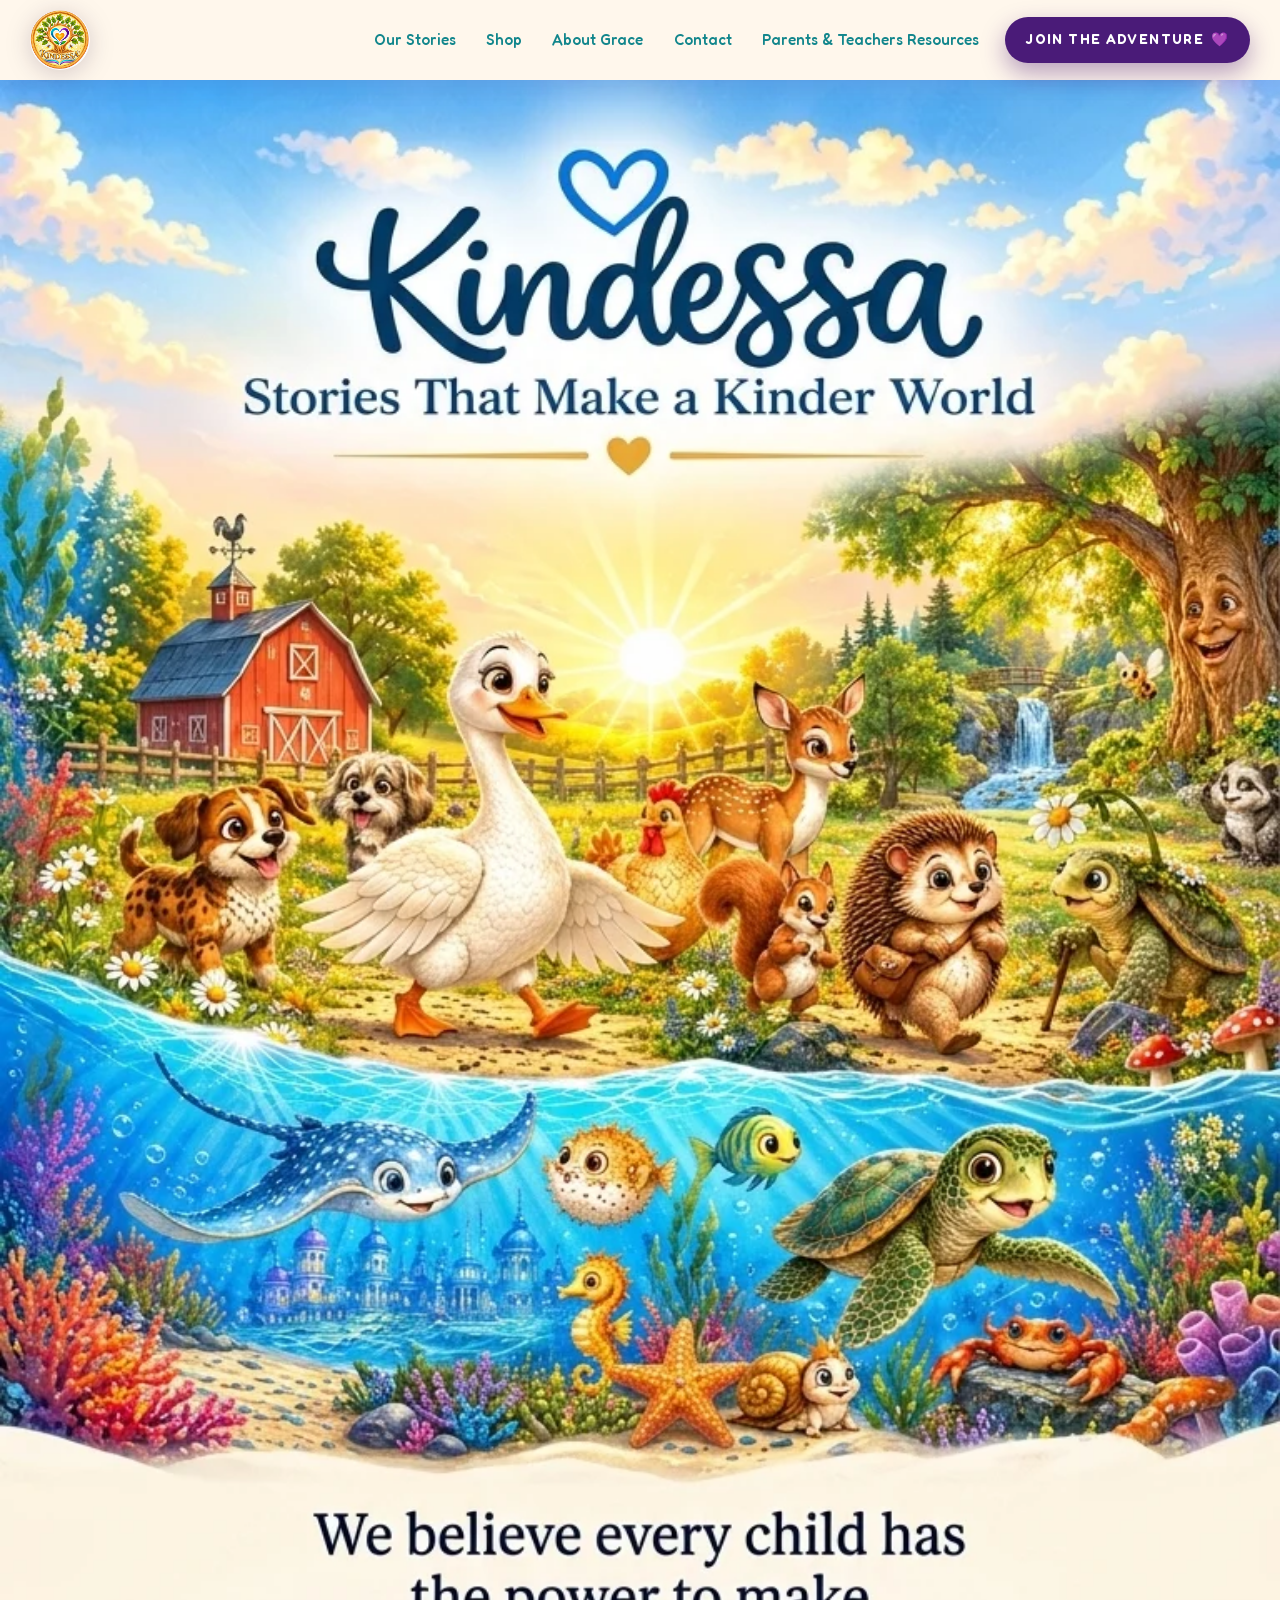
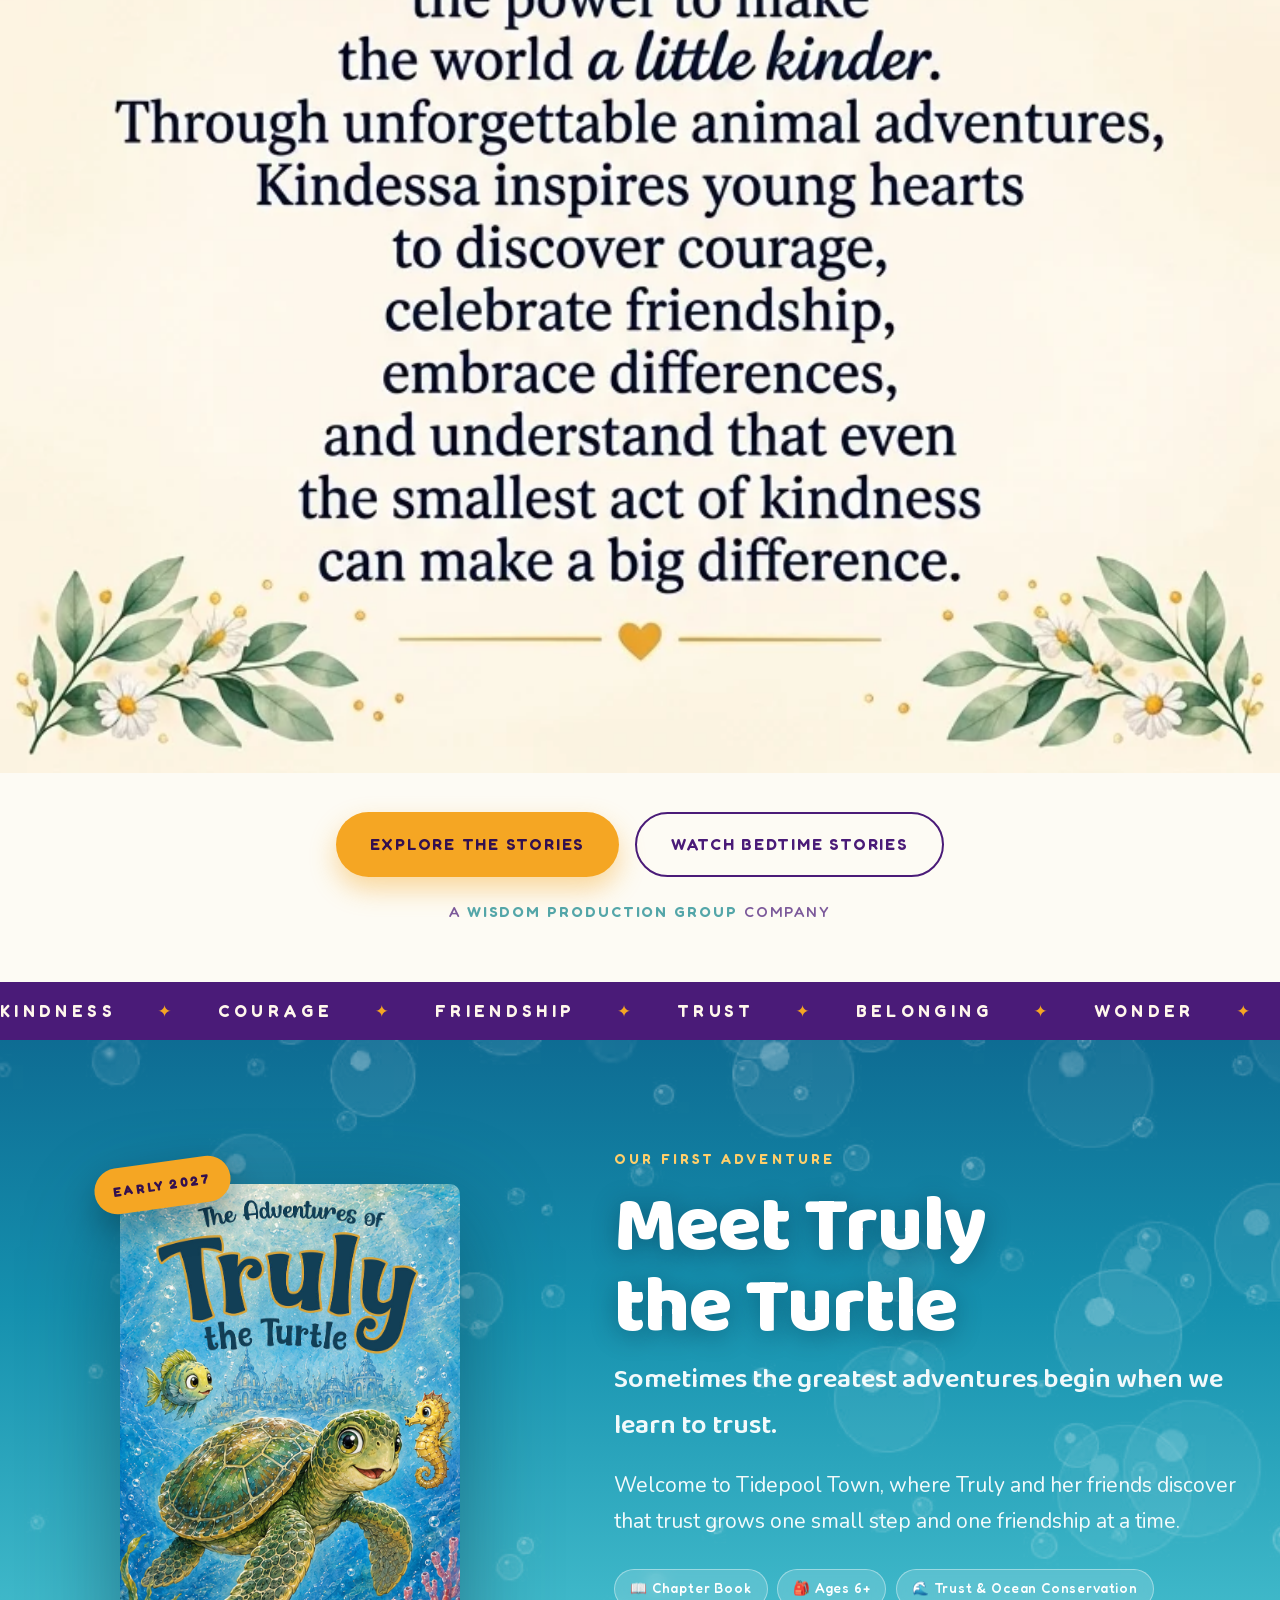
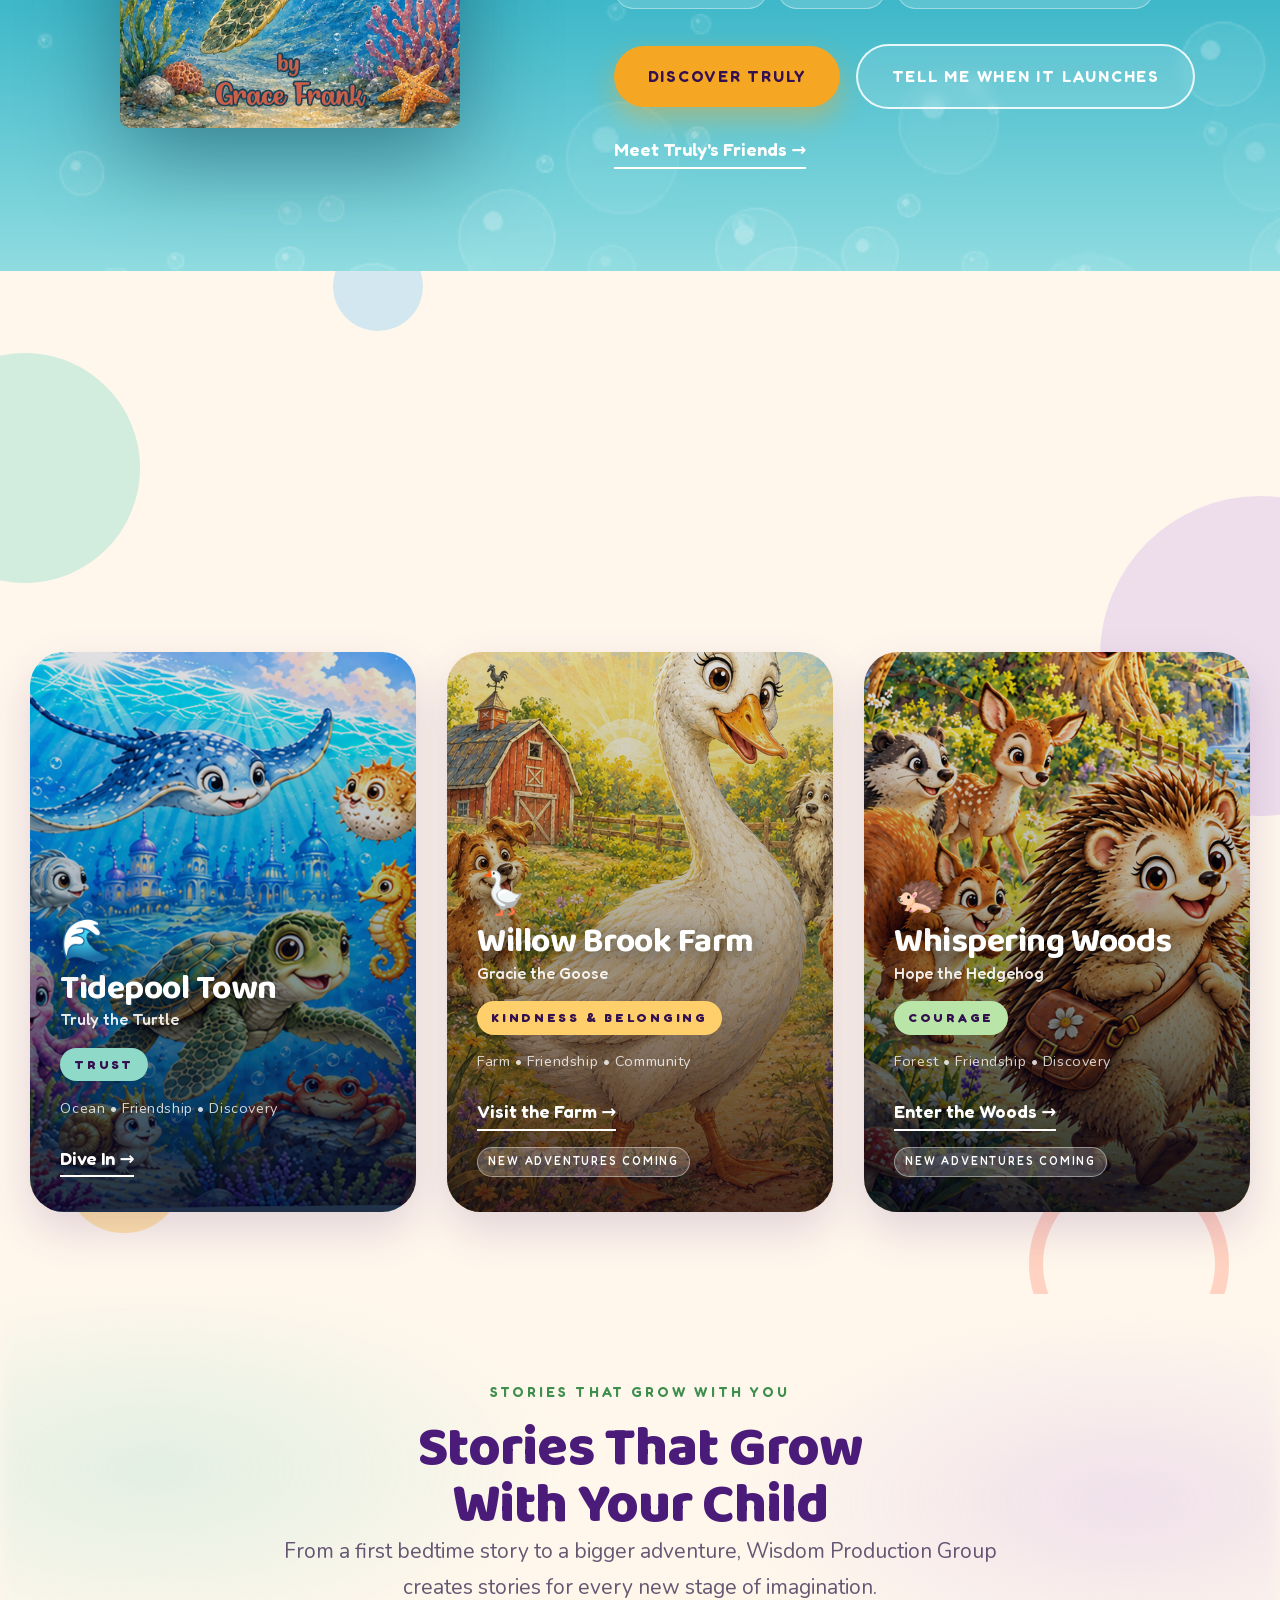
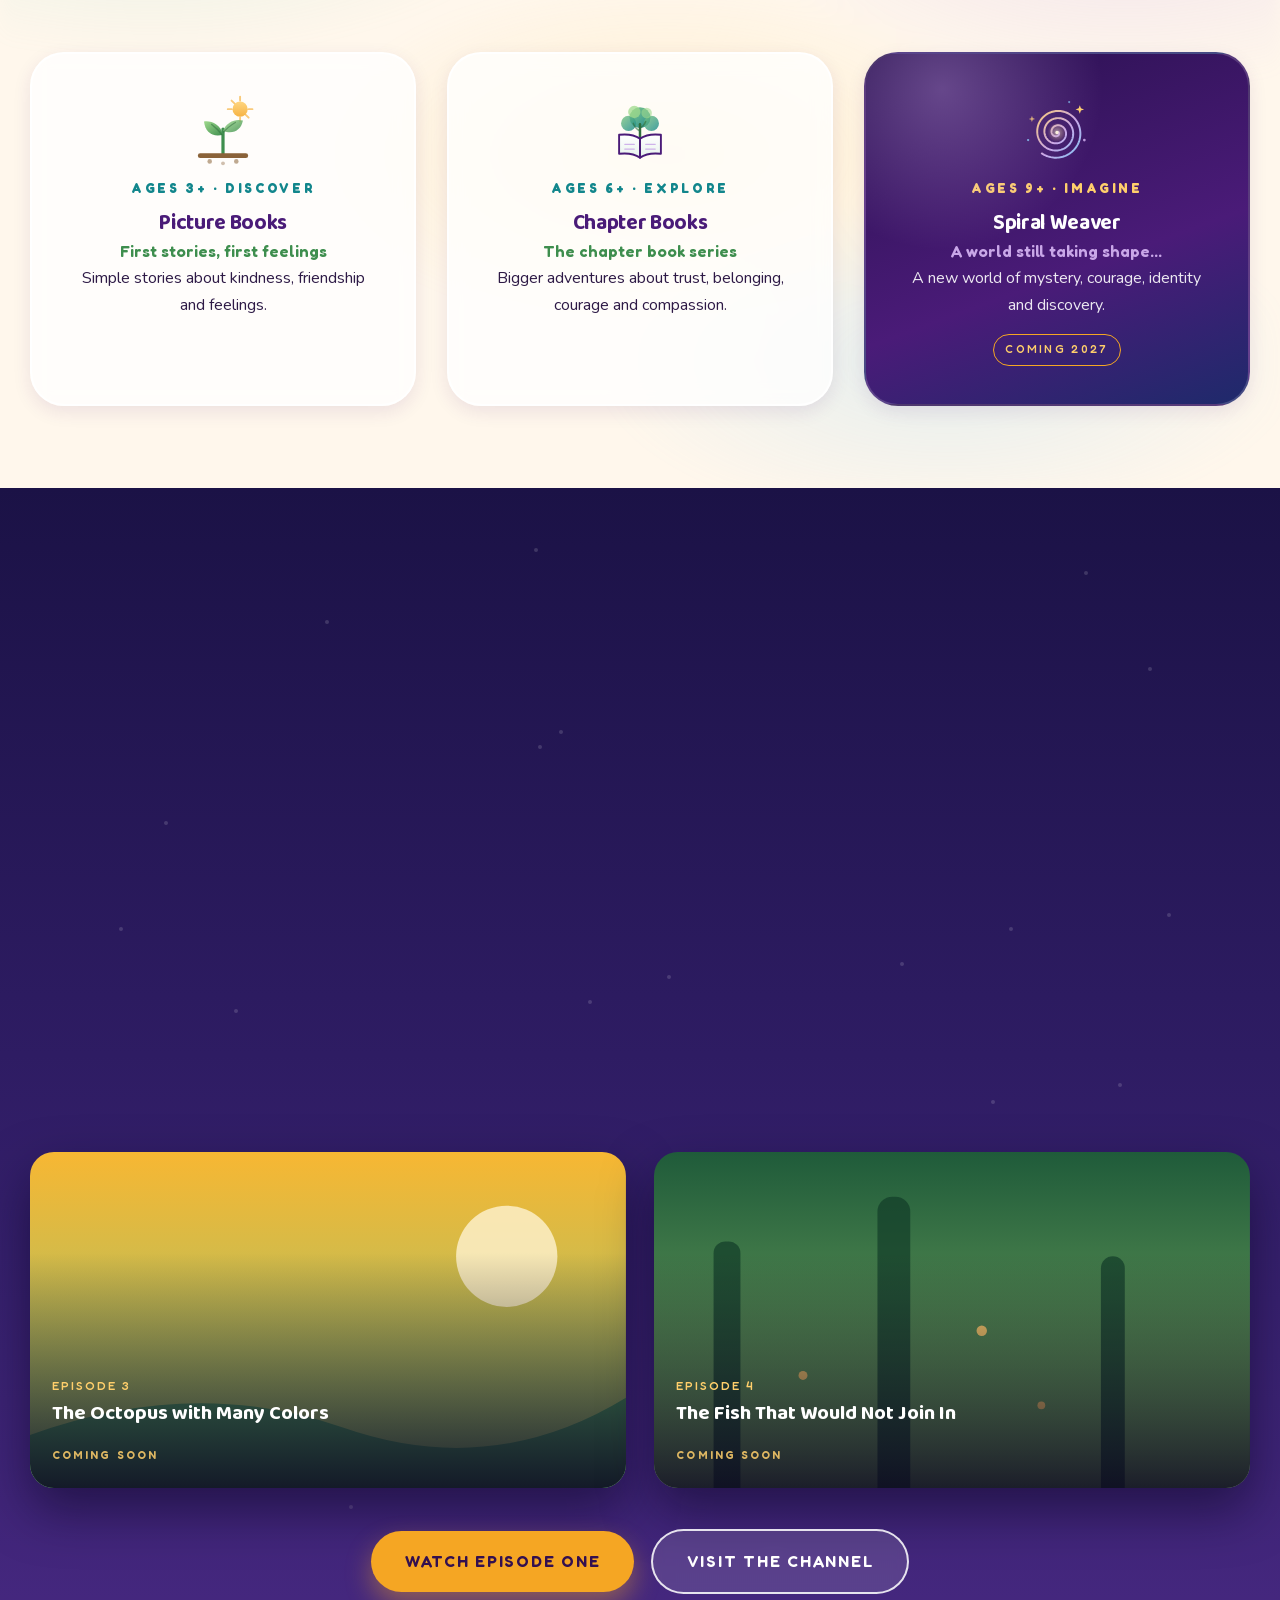
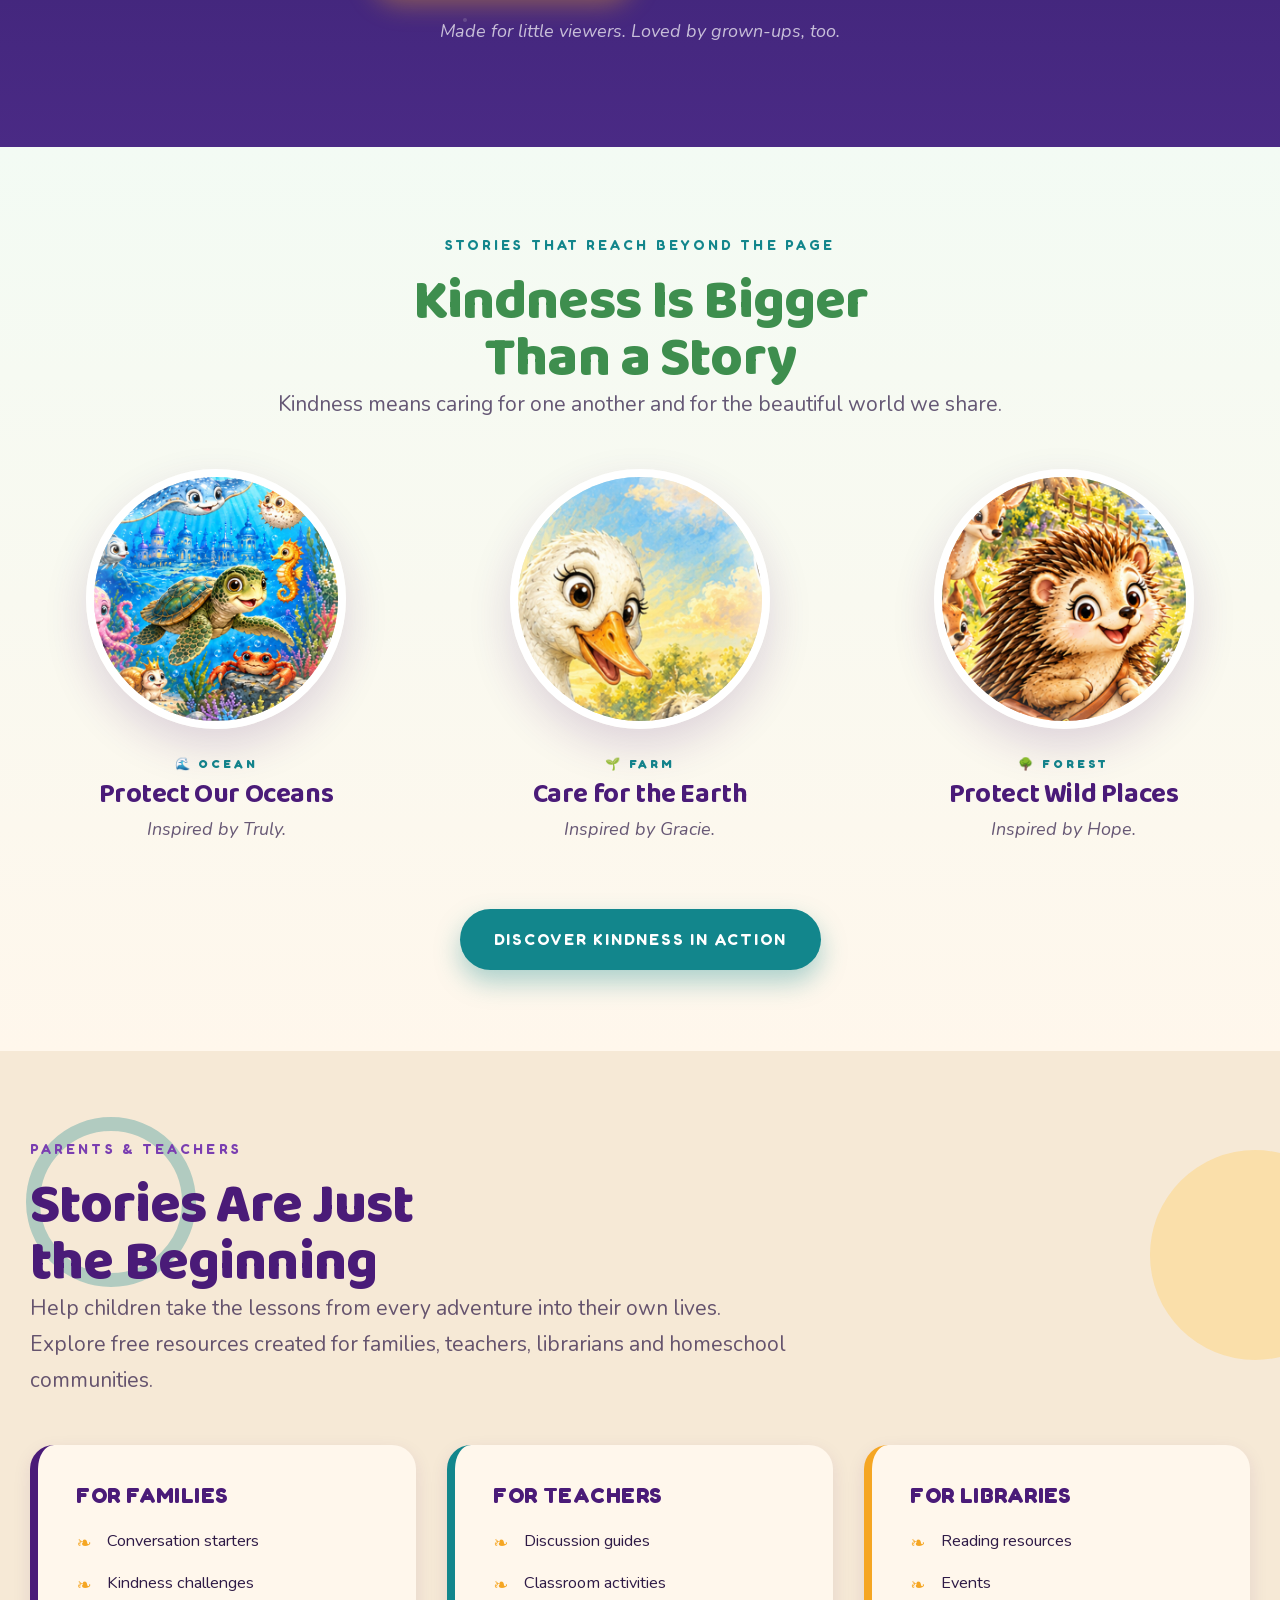
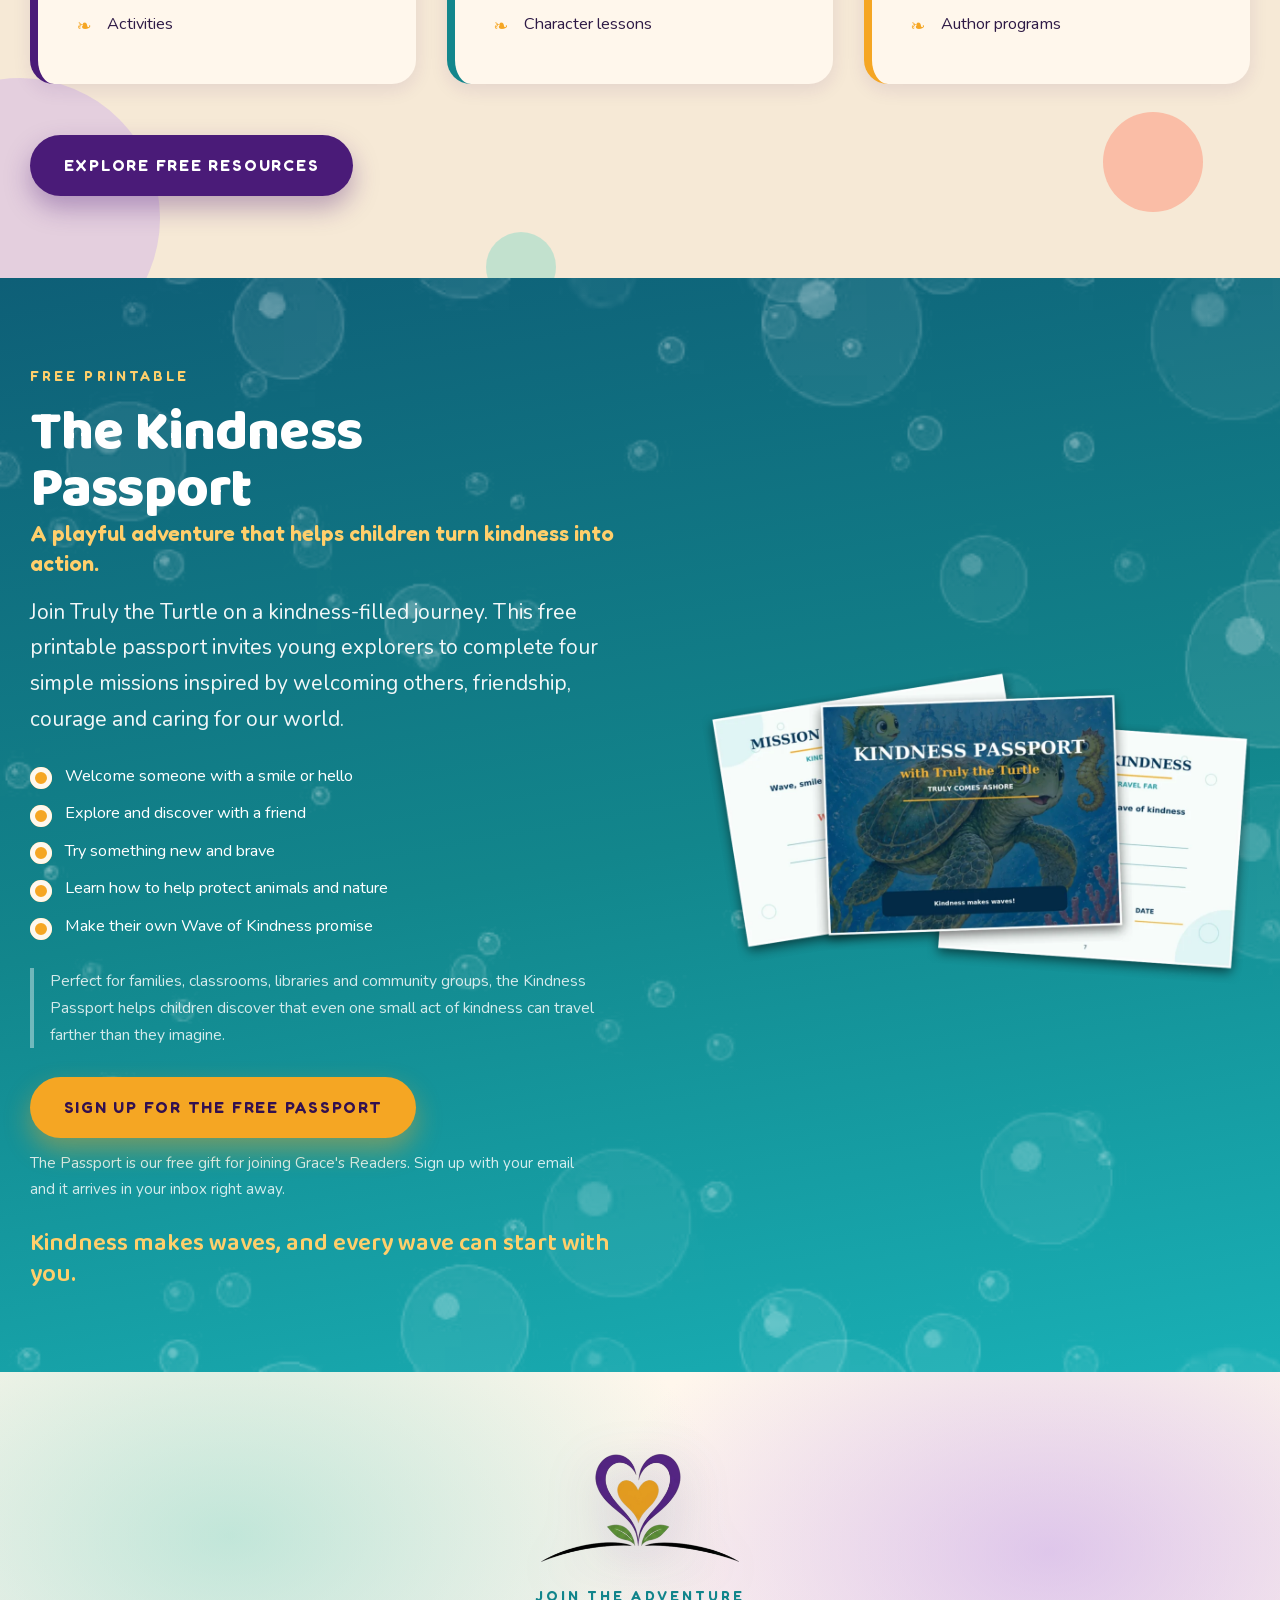
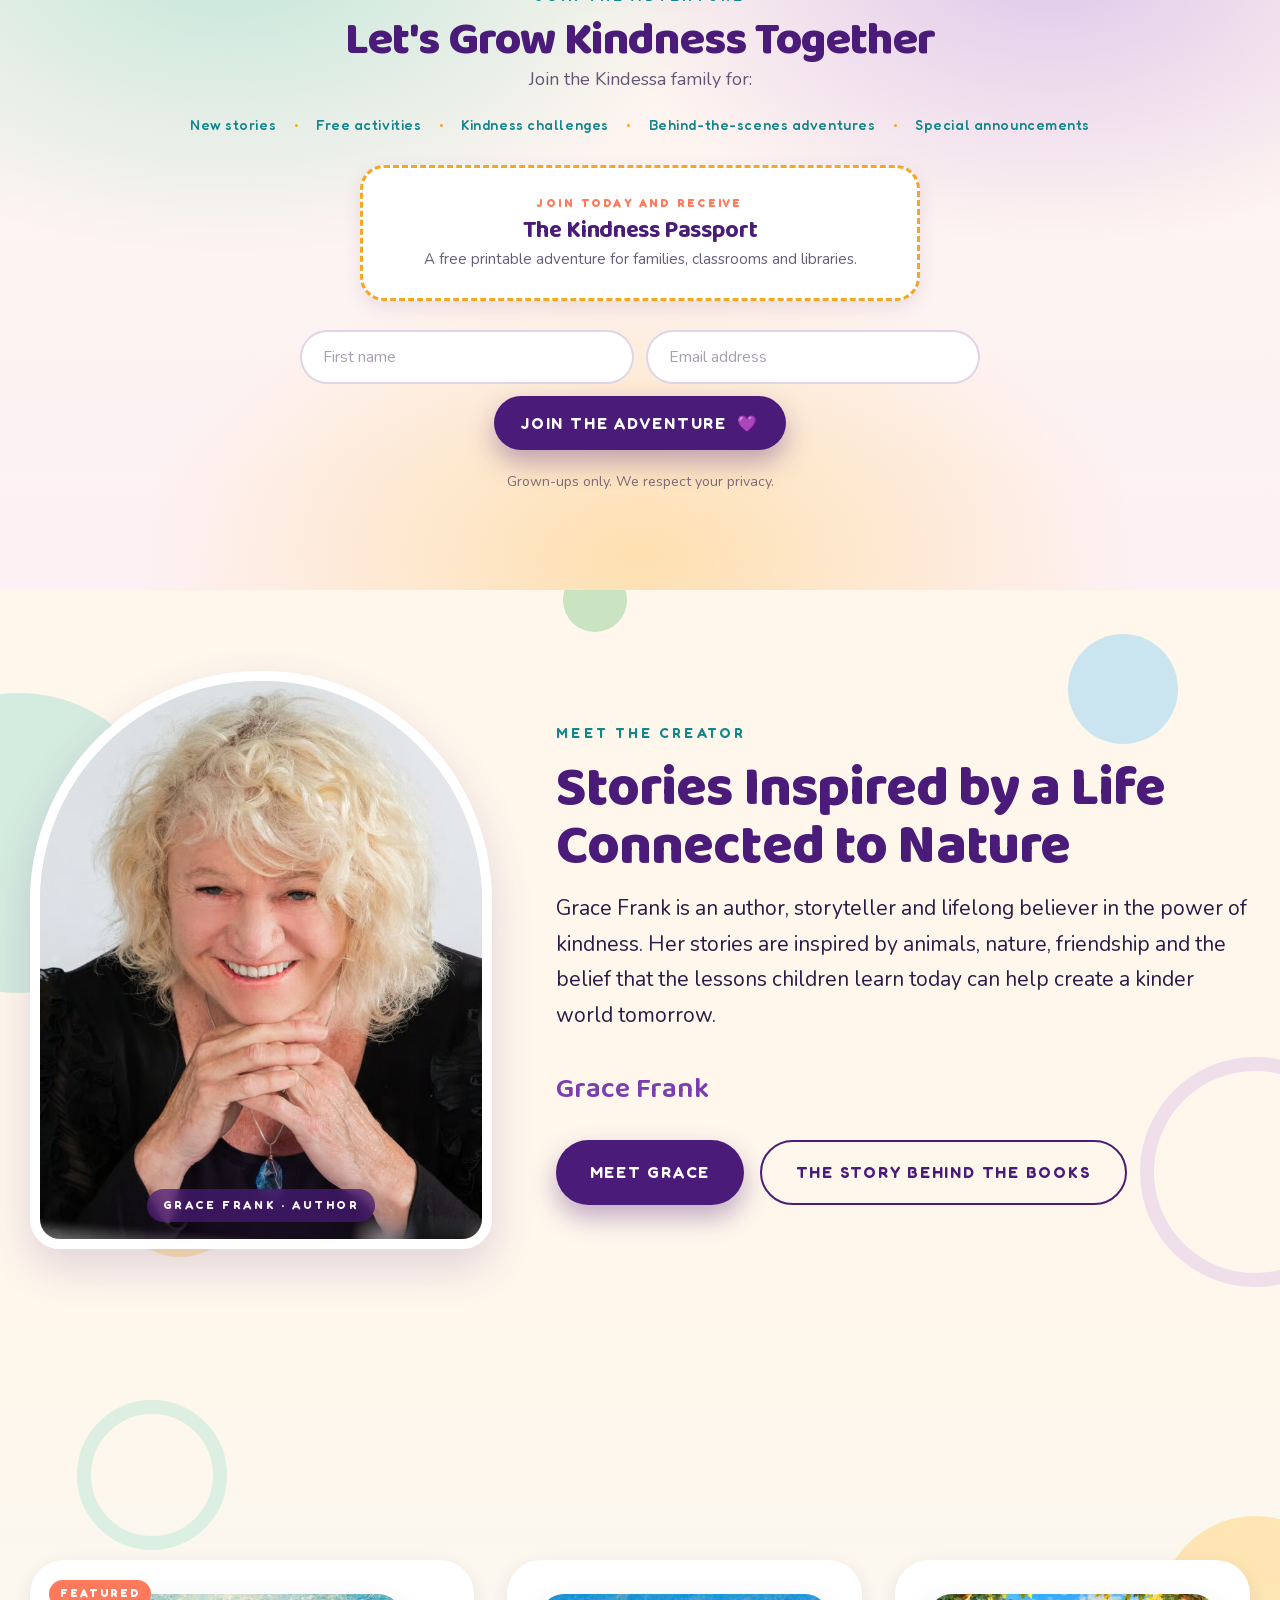
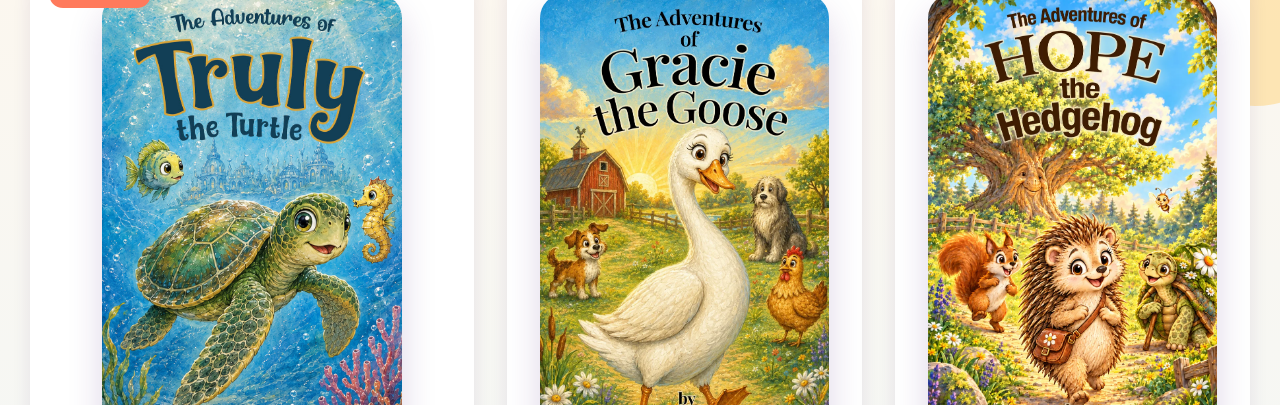
==== commit 878e5070: "Clear the dead footer links and add a Privacy page Instagram now points at @kindessaworld. Facebook," ====
--- a/index.html
+++ b/index.html
@@ -605,14 +605,14 @@
       </div>
       <div>
         <h4>Follow</h4>
-        <ul><li><a href="https://www.youtube.com/@WisdomBedtimeStories" target="_blank" rel="noopener">YouTube</a></li><li><a href="#">Instagram</a></li><li><a href="#">Facebook</a></li><li><a href="index.html#join">Newsletter</a></li></ul>
+        <ul><li><a href="https://www.youtube.com/@WisdomBedtimeStories" target="_blank" rel="noopener">YouTube</a></li><li><a href="https://www.instagram.com/kindessaworld/" target="_blank" rel="noopener">Instagram</a></li><li><a href="index.html#join">Newsletter</a></li></ul>
       </div>
     </div>
 
     <div class="footer-bottom">
       <p style="margin:0">© 2026 <strong>Wisdom Production Group</strong> · All rights reserved</p>
       <nav class="footer-legal" aria-label="Legal">
-        <a href="#">Privacy</a><a href="#">Terms</a><a href="#">Accessibility</a><a href="#">Copyright</a>
+        <a href="privacy.html">Privacy</a>
       </nav>
     </div>
   </div>
--- a/assets/web/site.css
+++ b/assets/web/site.css
@@ -1011,6 +1011,15 @@
 .pagehead.night-tone h1{color:#fff}
 .pagehead.night-tone .lede{color:rgba(255,255,255,.88)}
 
+/* privacy policy: one readable column of plain text */
+.legal .wrap{max-width:46rem}
+.legal h2{font-size:clamp(1.35rem,2.4vw,1.7rem);color:var(--purple);margin:2.2rem 0 .6rem}
+.legal p,.legal li{line-height:1.7}
+.legal ul{padding-left:1.2rem;margin:.6rem 0 1rem}
+.legal li{margin-bottom:.5rem}
+.legal a{color:var(--purple-bright);text-decoration:underline}
+.legal .legal-date{font-size:.92rem;color:rgba(46,26,70,.7);margin:0}
+
 .watch-cta{display:flex;flex-wrap:wrap;gap:1rem;justify-content:center;margin-top:clamp(1.8rem,3.4vw,2.6rem)}
 
 /* contact form needs a textarea row the newsletter form never had */
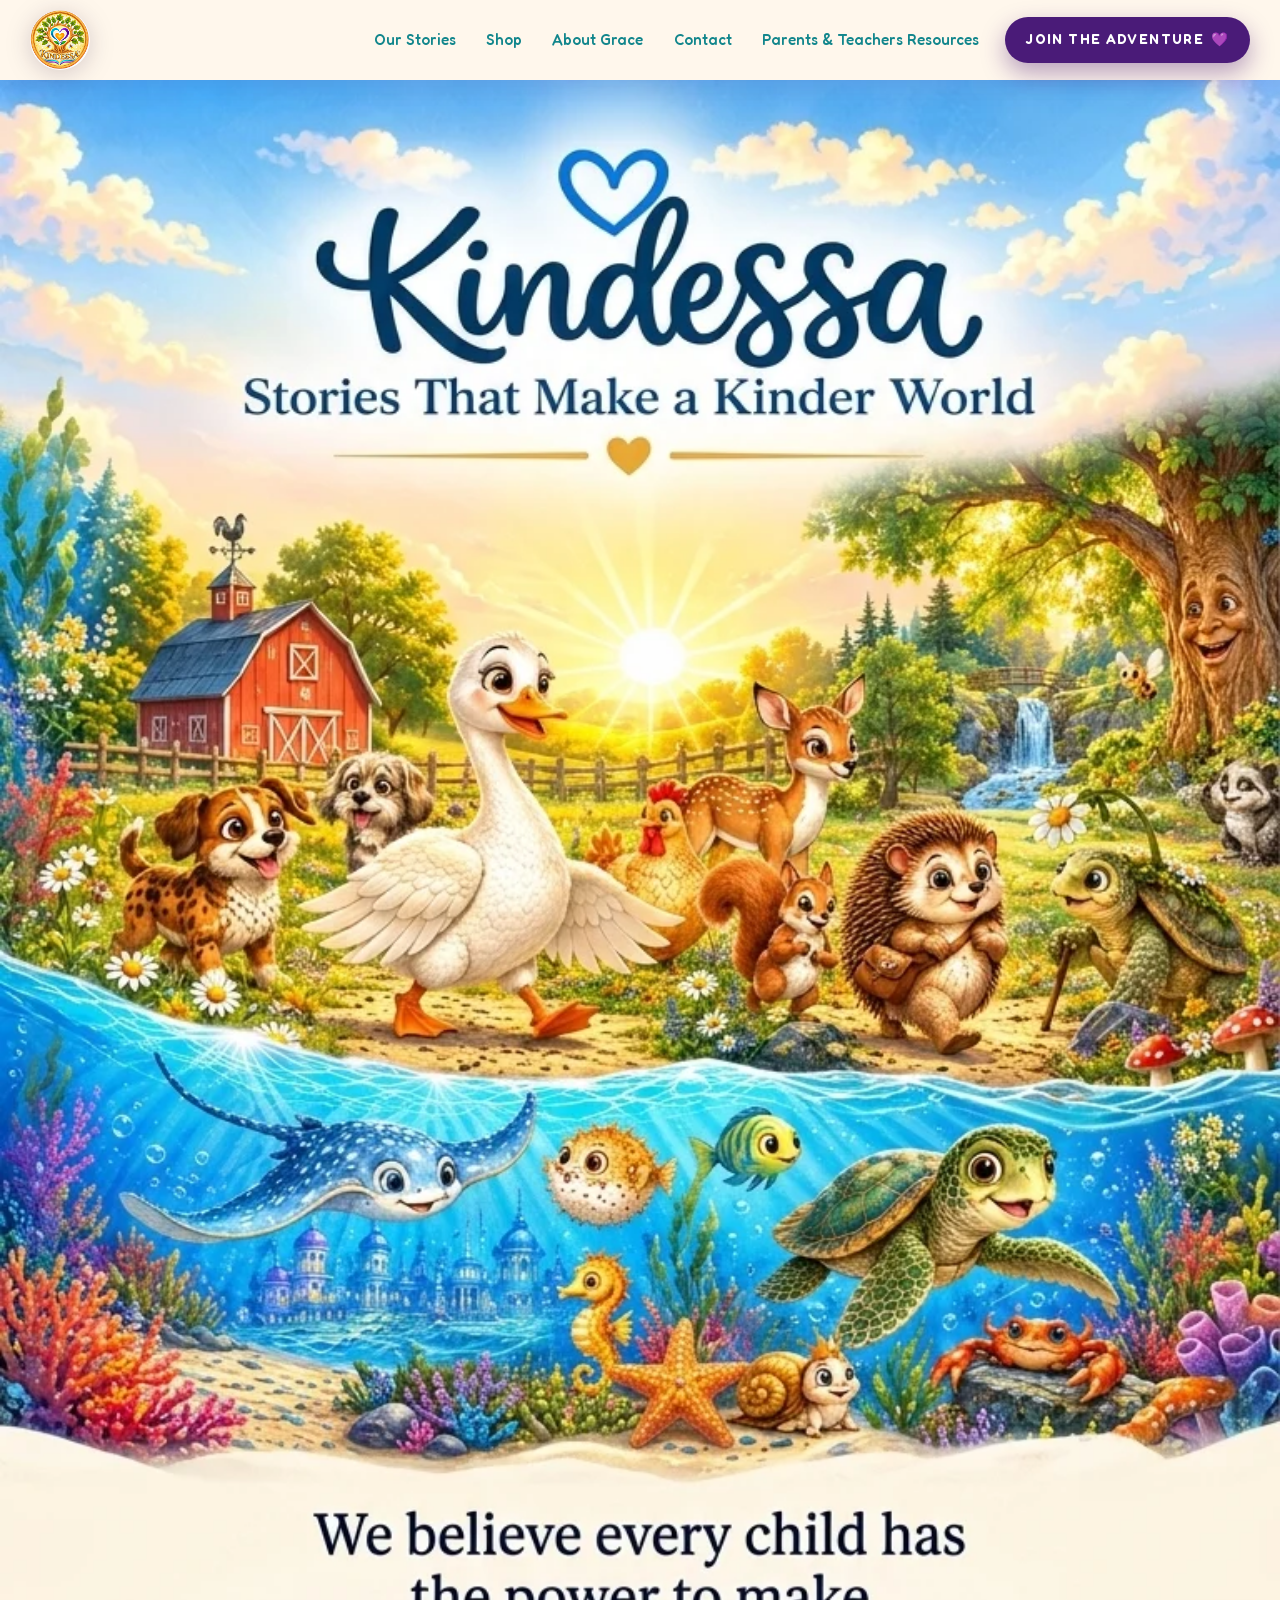
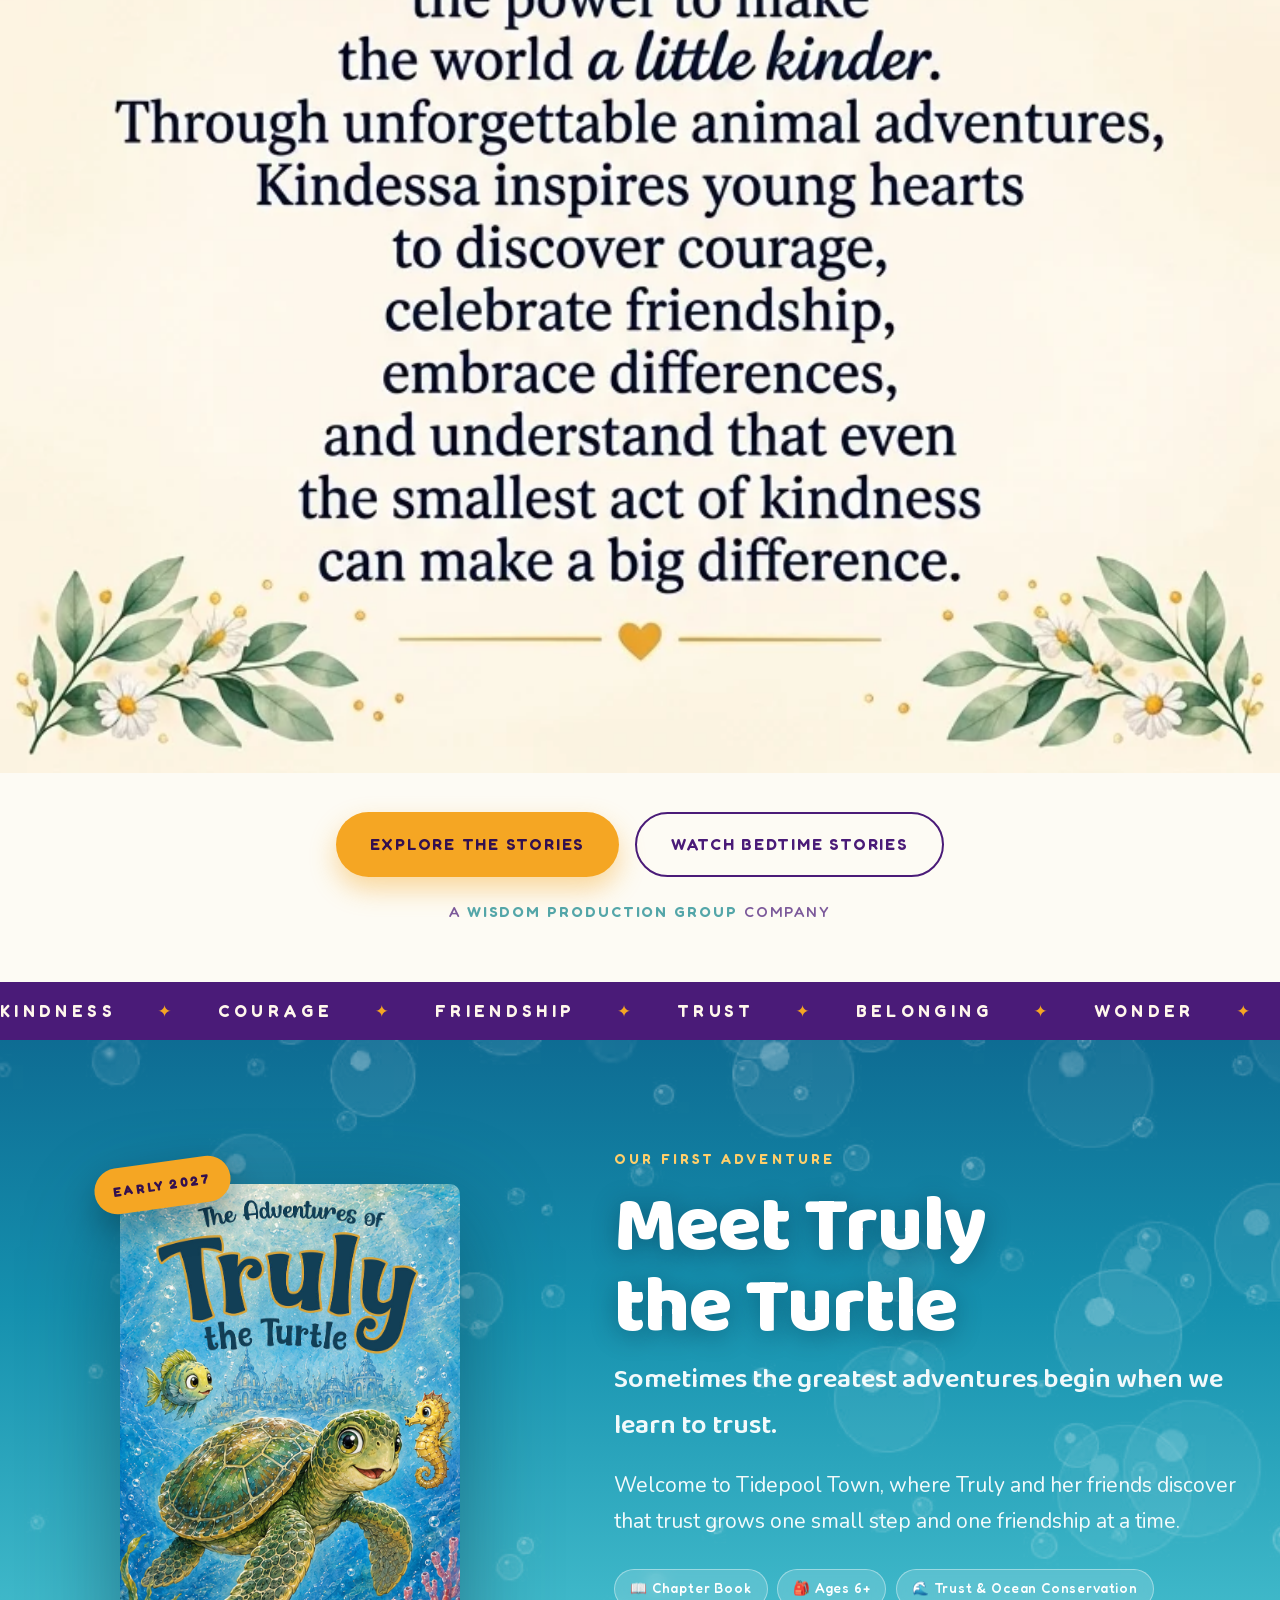
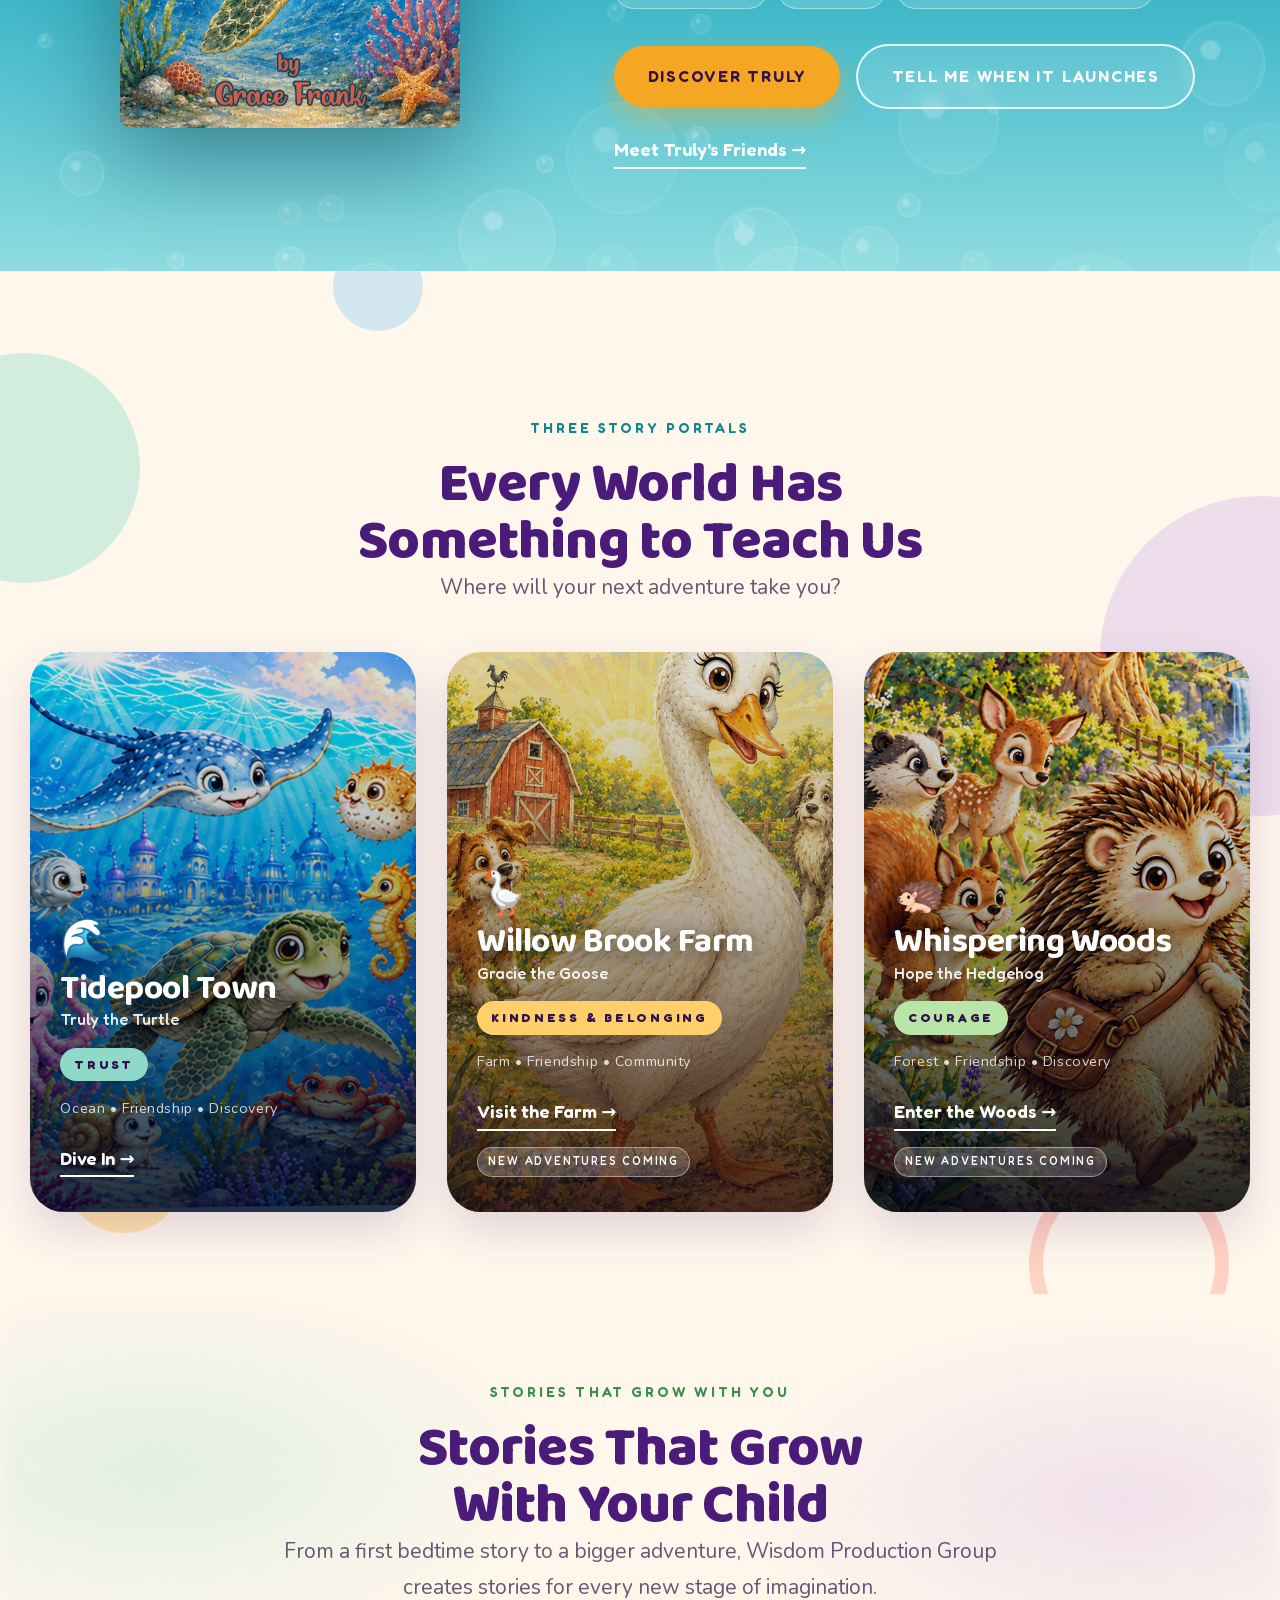
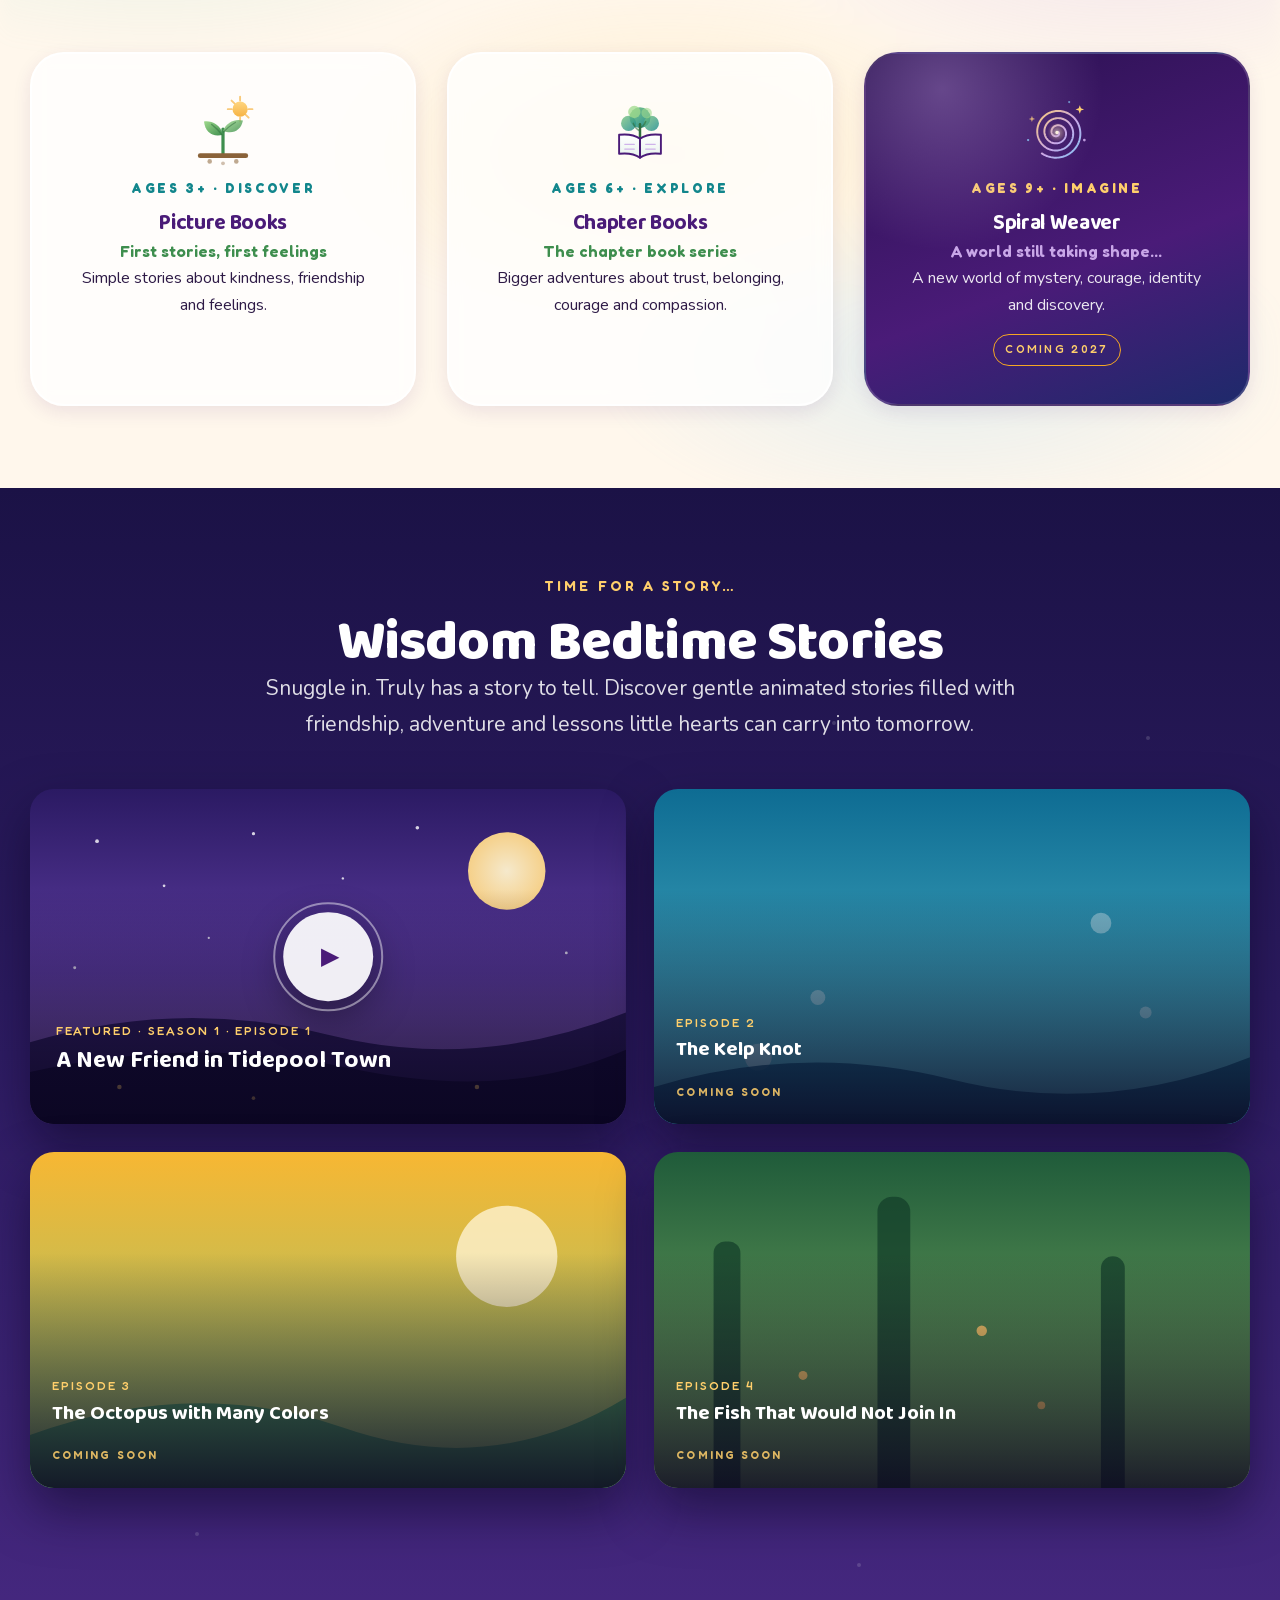
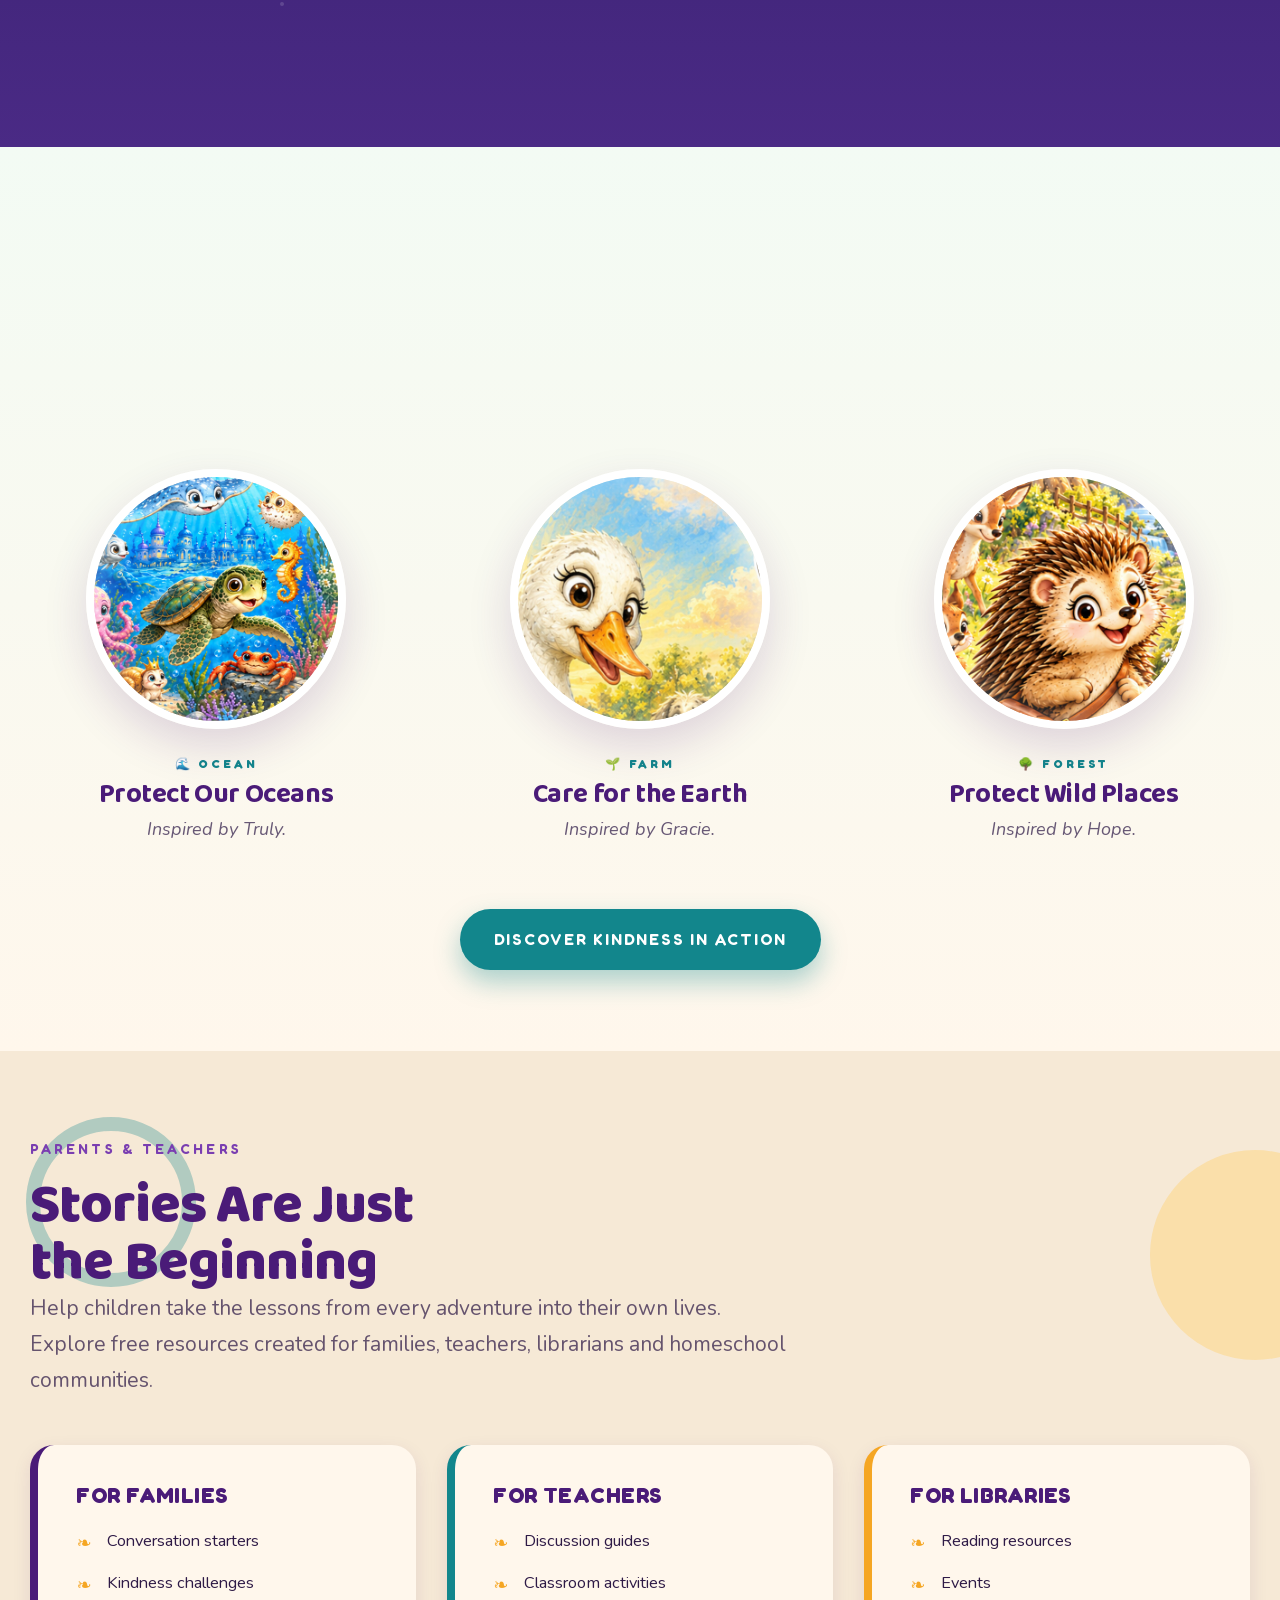
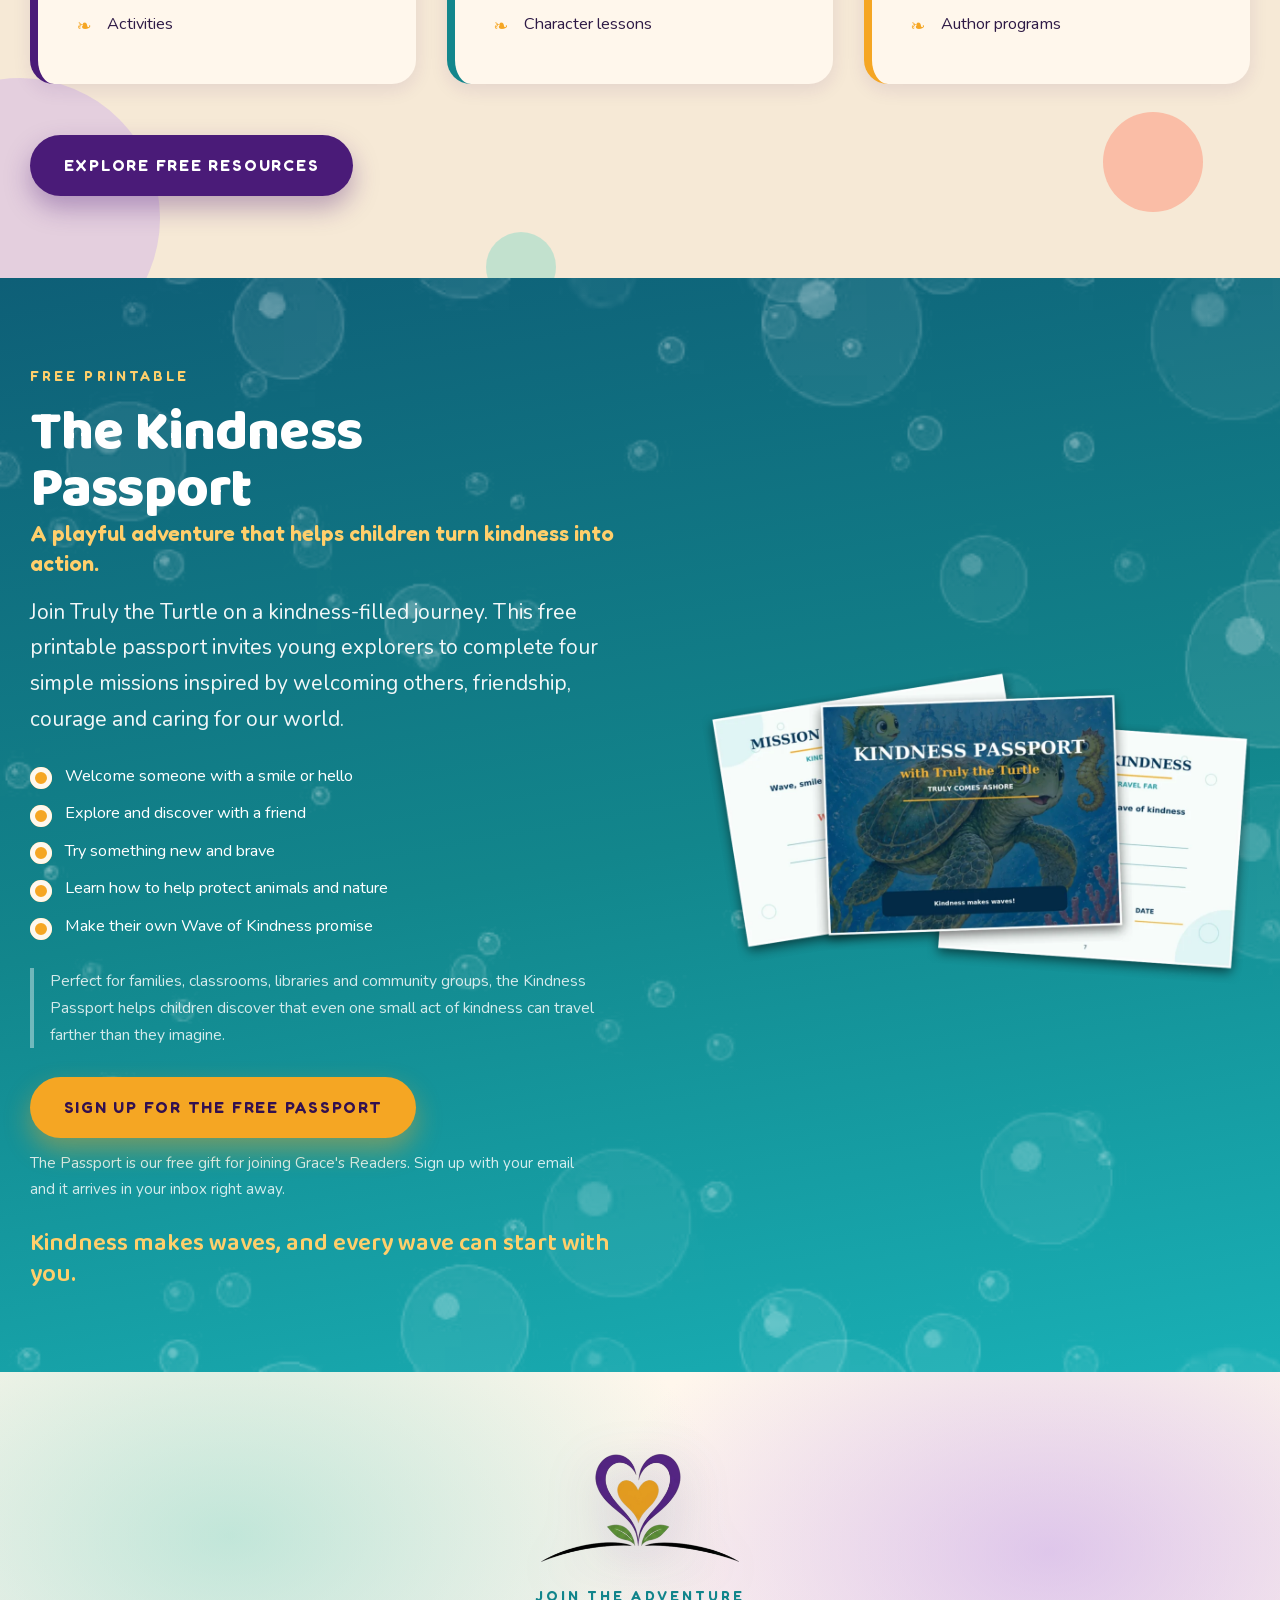
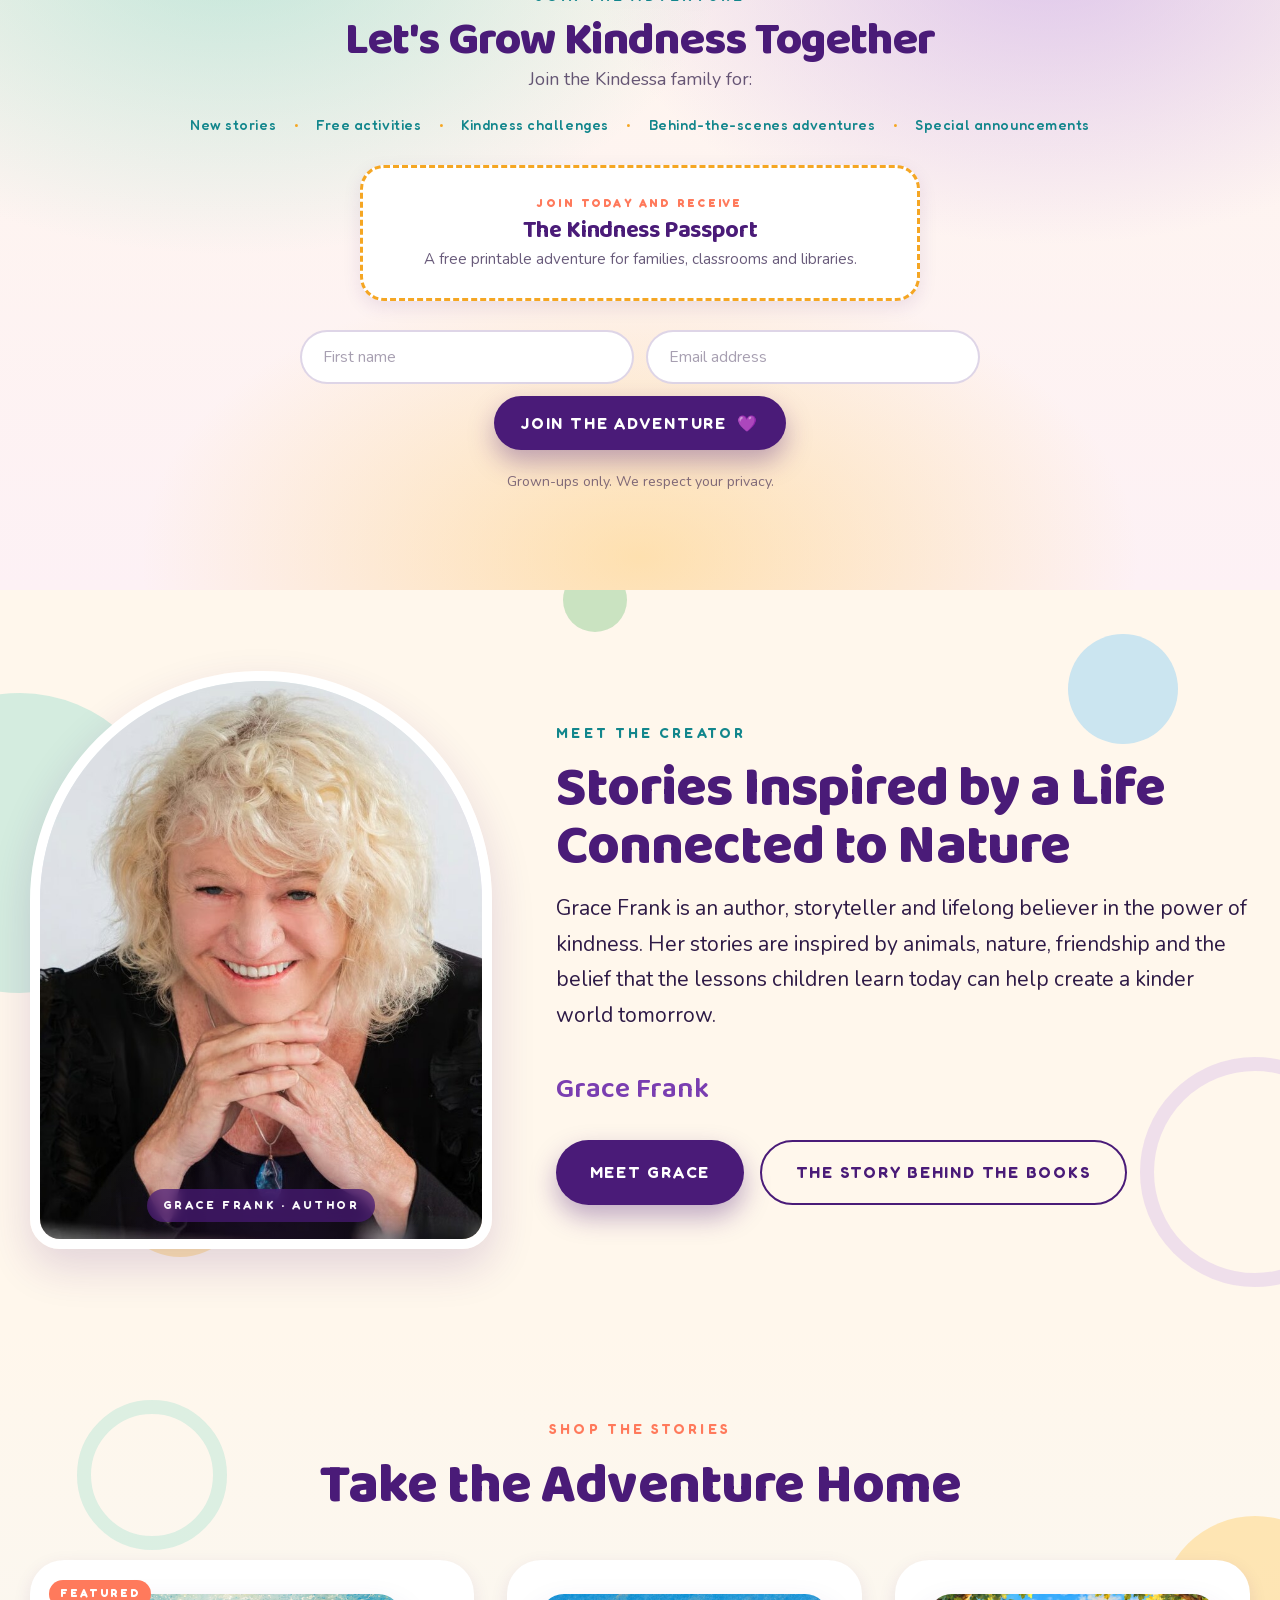
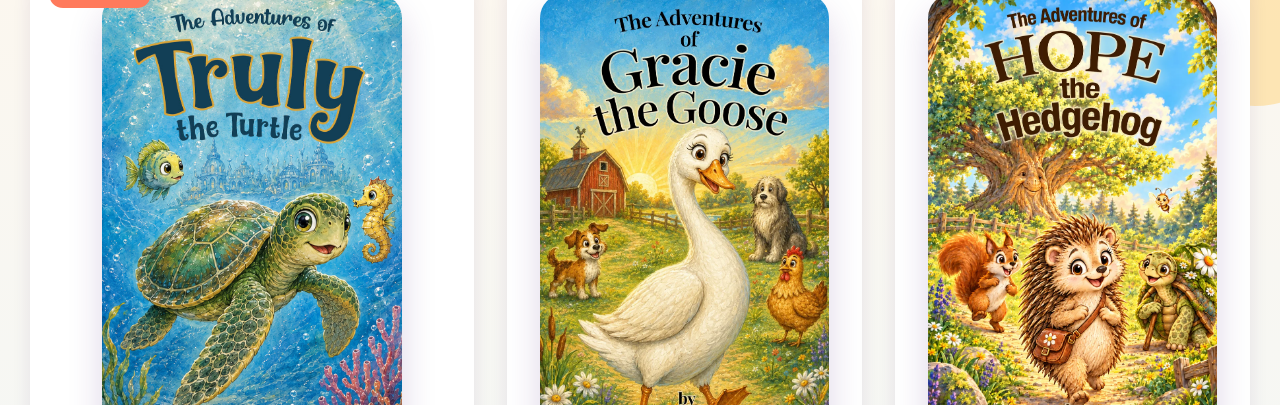
==== commit 865824d2: "Link the Kindessa World Facebook page in the footer Co-Authored-By: Claude Opus 5.5 <noreply@anthrop" ====
--- a/index.html
+++ b/index.html
@@ -605,7 +605,7 @@
       </div>
       <div>
         <h4>Follow</h4>
-        <ul><li><a href="https://www.youtube.com/@WisdomBedtimeStories" target="_blank" rel="noopener">YouTube</a></li><li><a href="https://www.instagram.com/kindessaworld/" target="_blank" rel="noopener">Instagram</a></li><li><a href="index.html#join">Newsletter</a></li></ul>
+        <ul><li><a href="https://www.youtube.com/@WisdomBedtimeStories" target="_blank" rel="noopener">YouTube</a></li><li><a href="https://www.instagram.com/kindessaworld/" target="_blank" rel="noopener">Instagram</a></li><li><a href="https://www.facebook.com/profile.php?id=61596256731032" target="_blank" rel="noopener">Facebook</a></li><li><a href="index.html#join">Newsletter</a></li></ul>
       </div>
     </div>
 
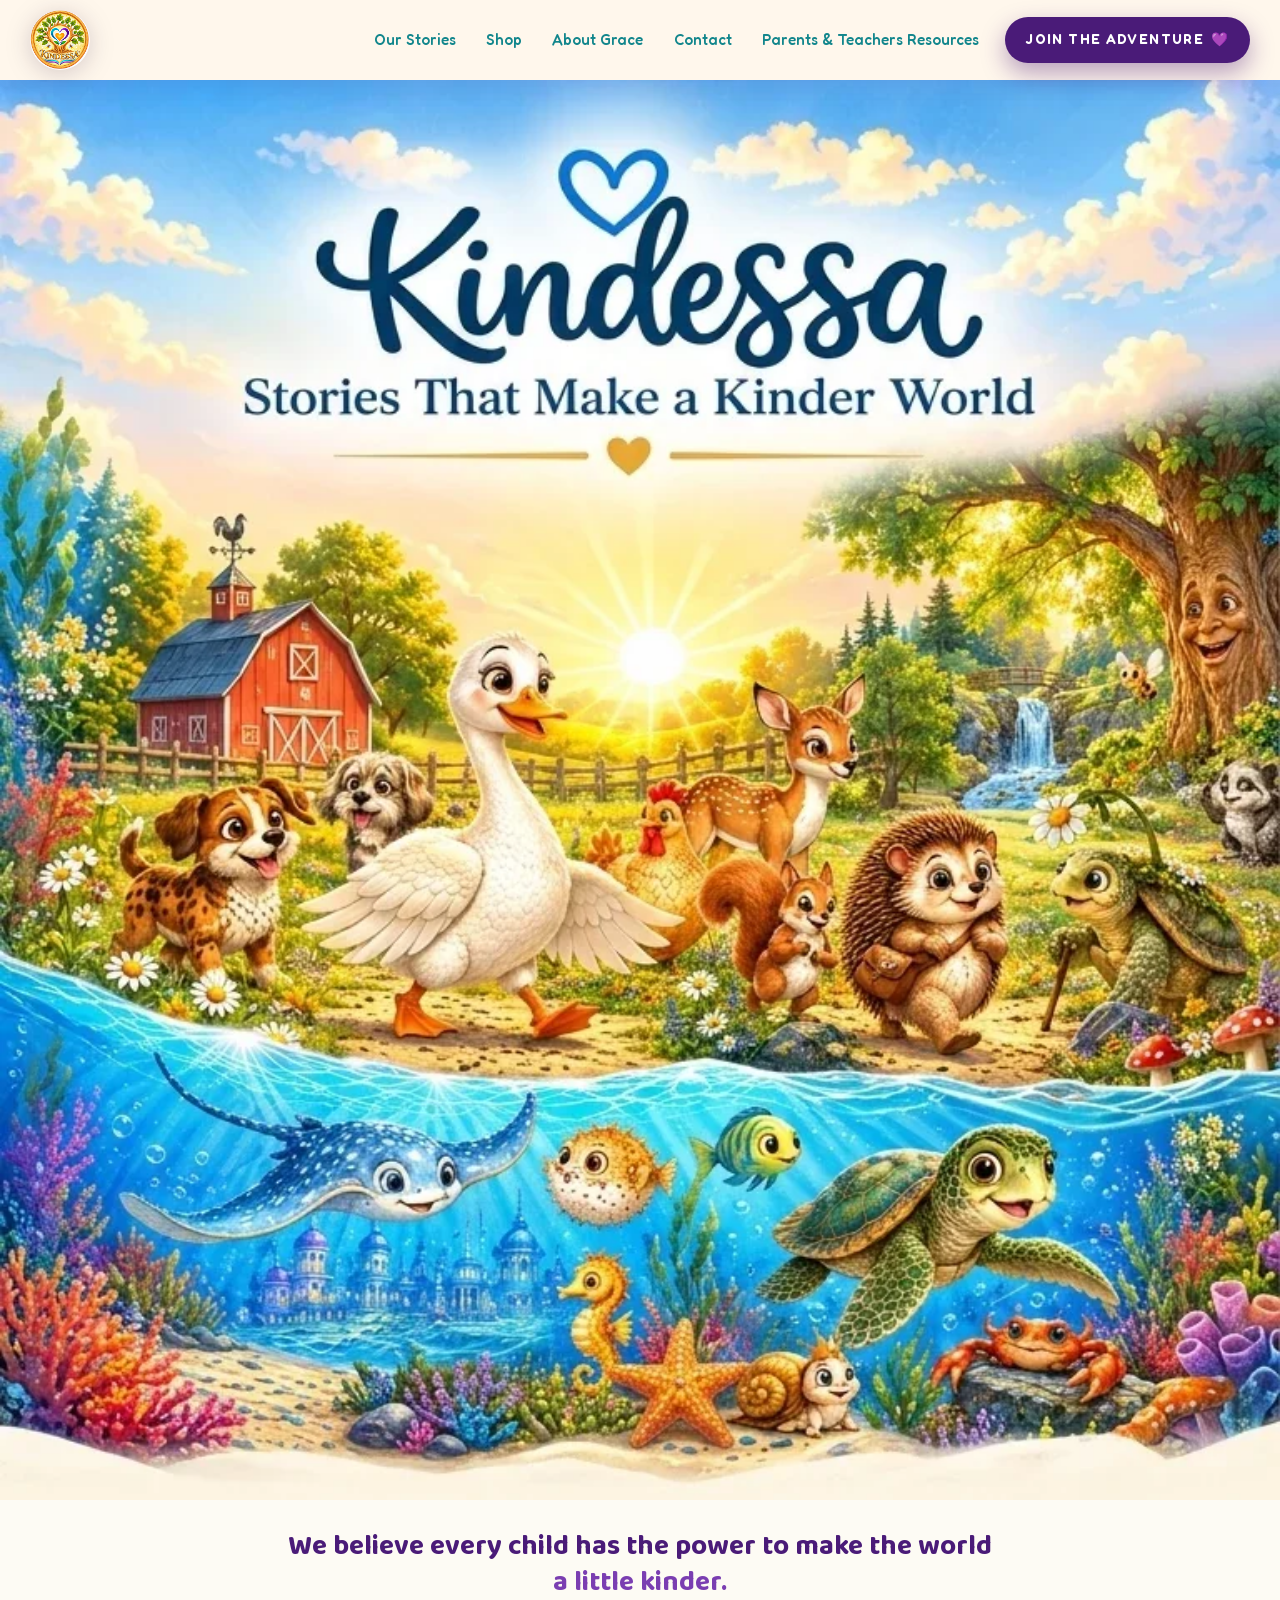
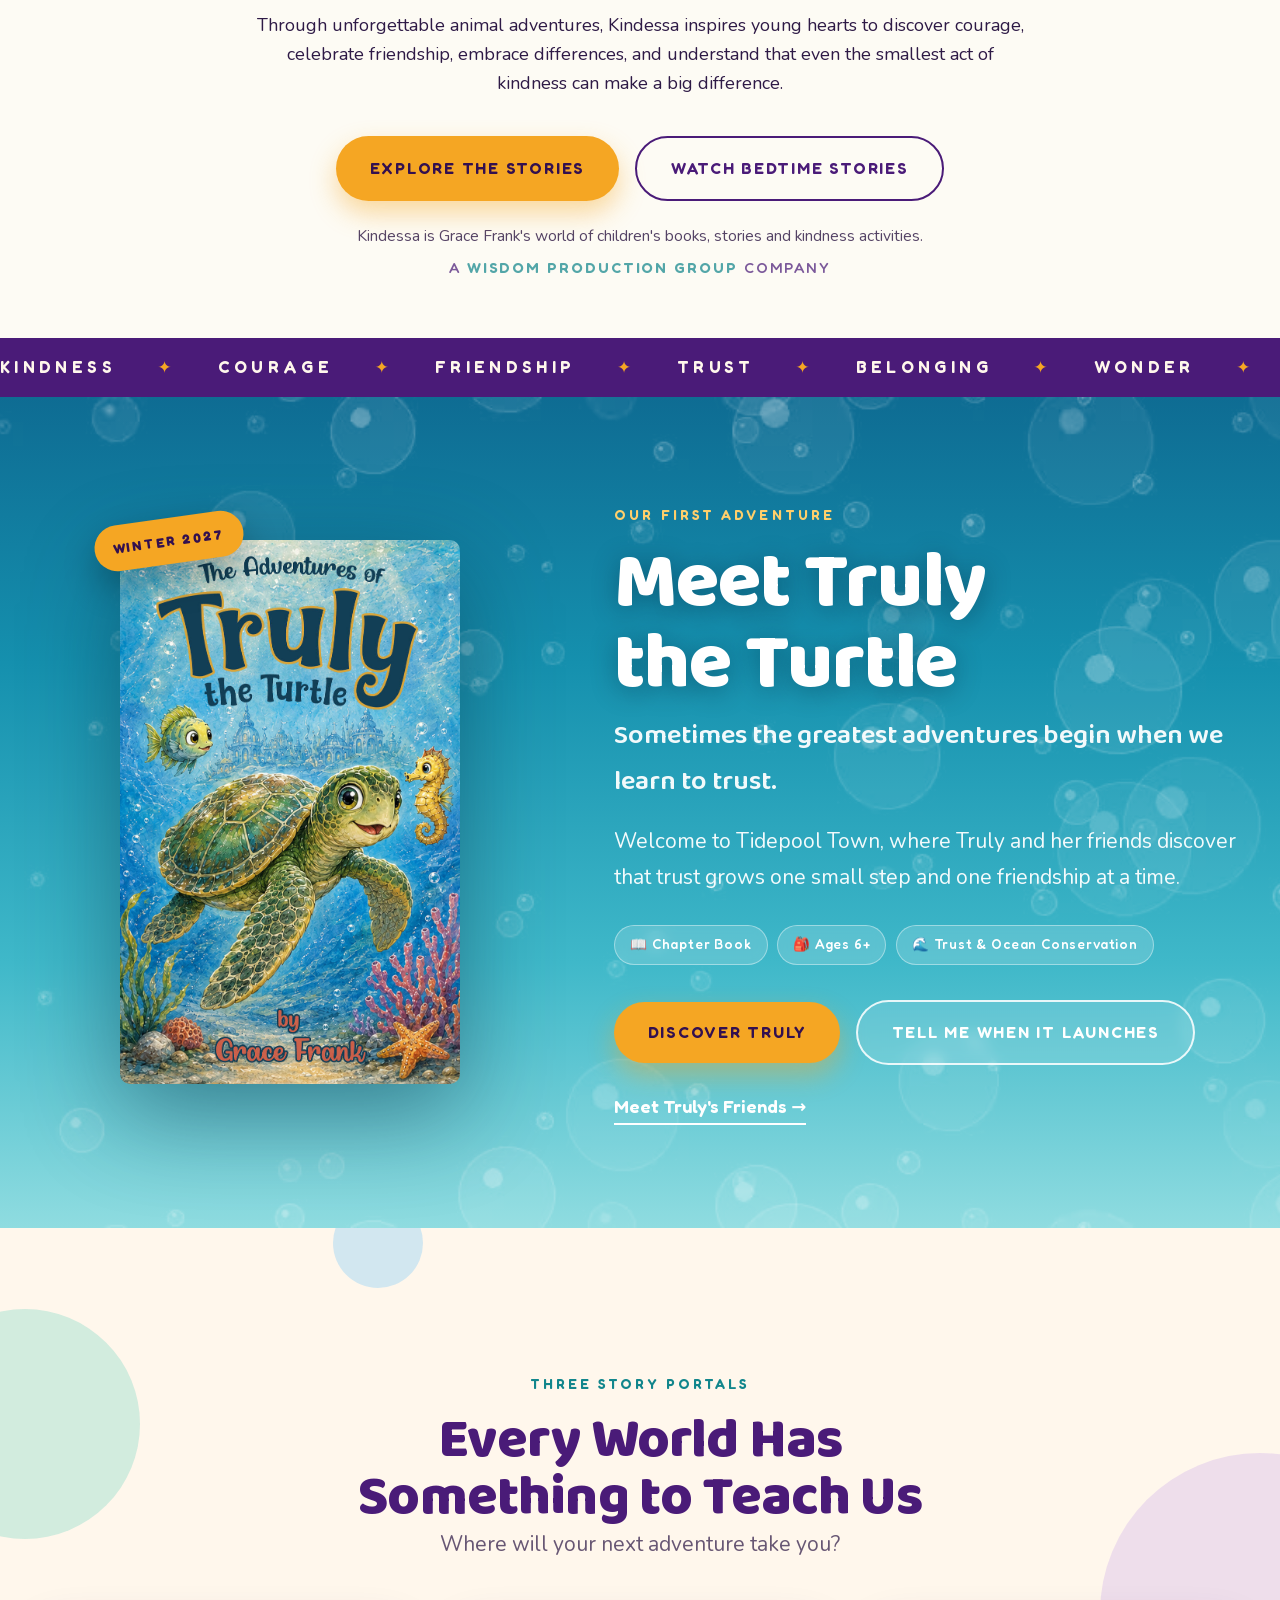
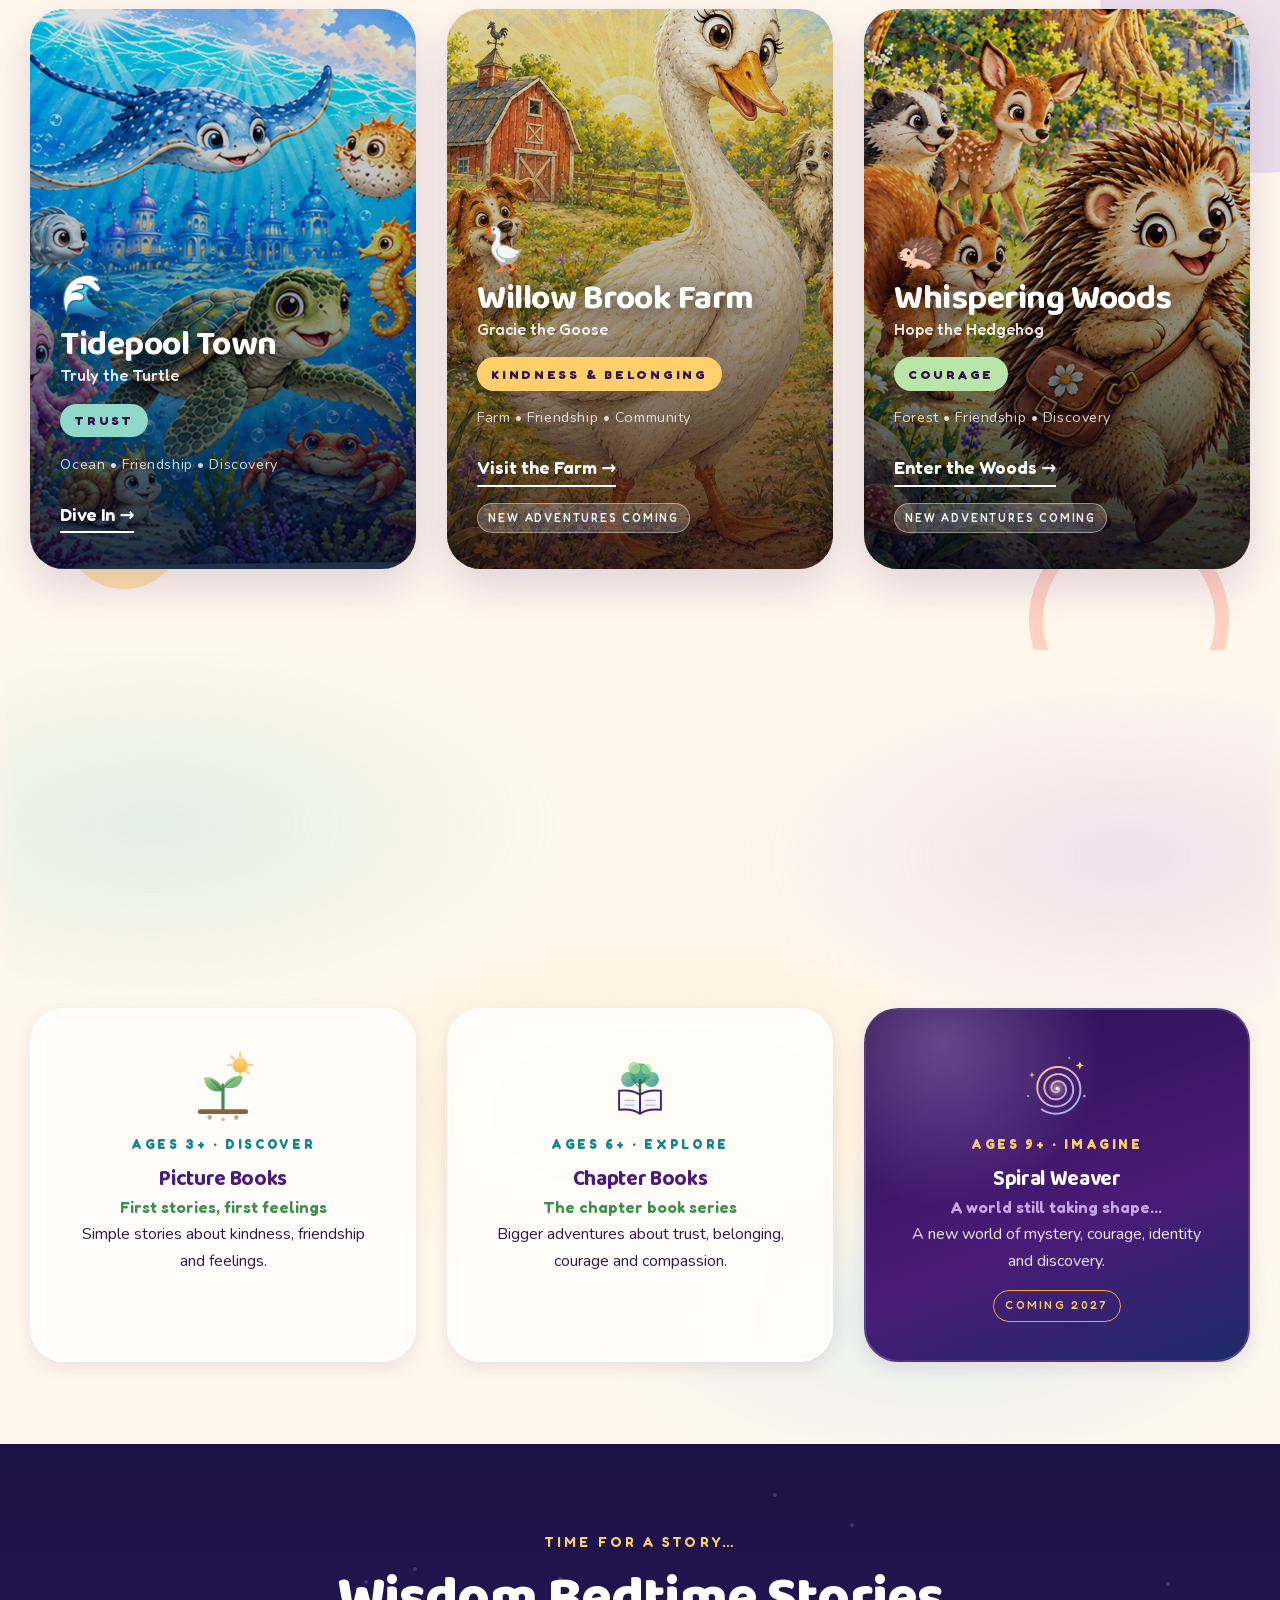
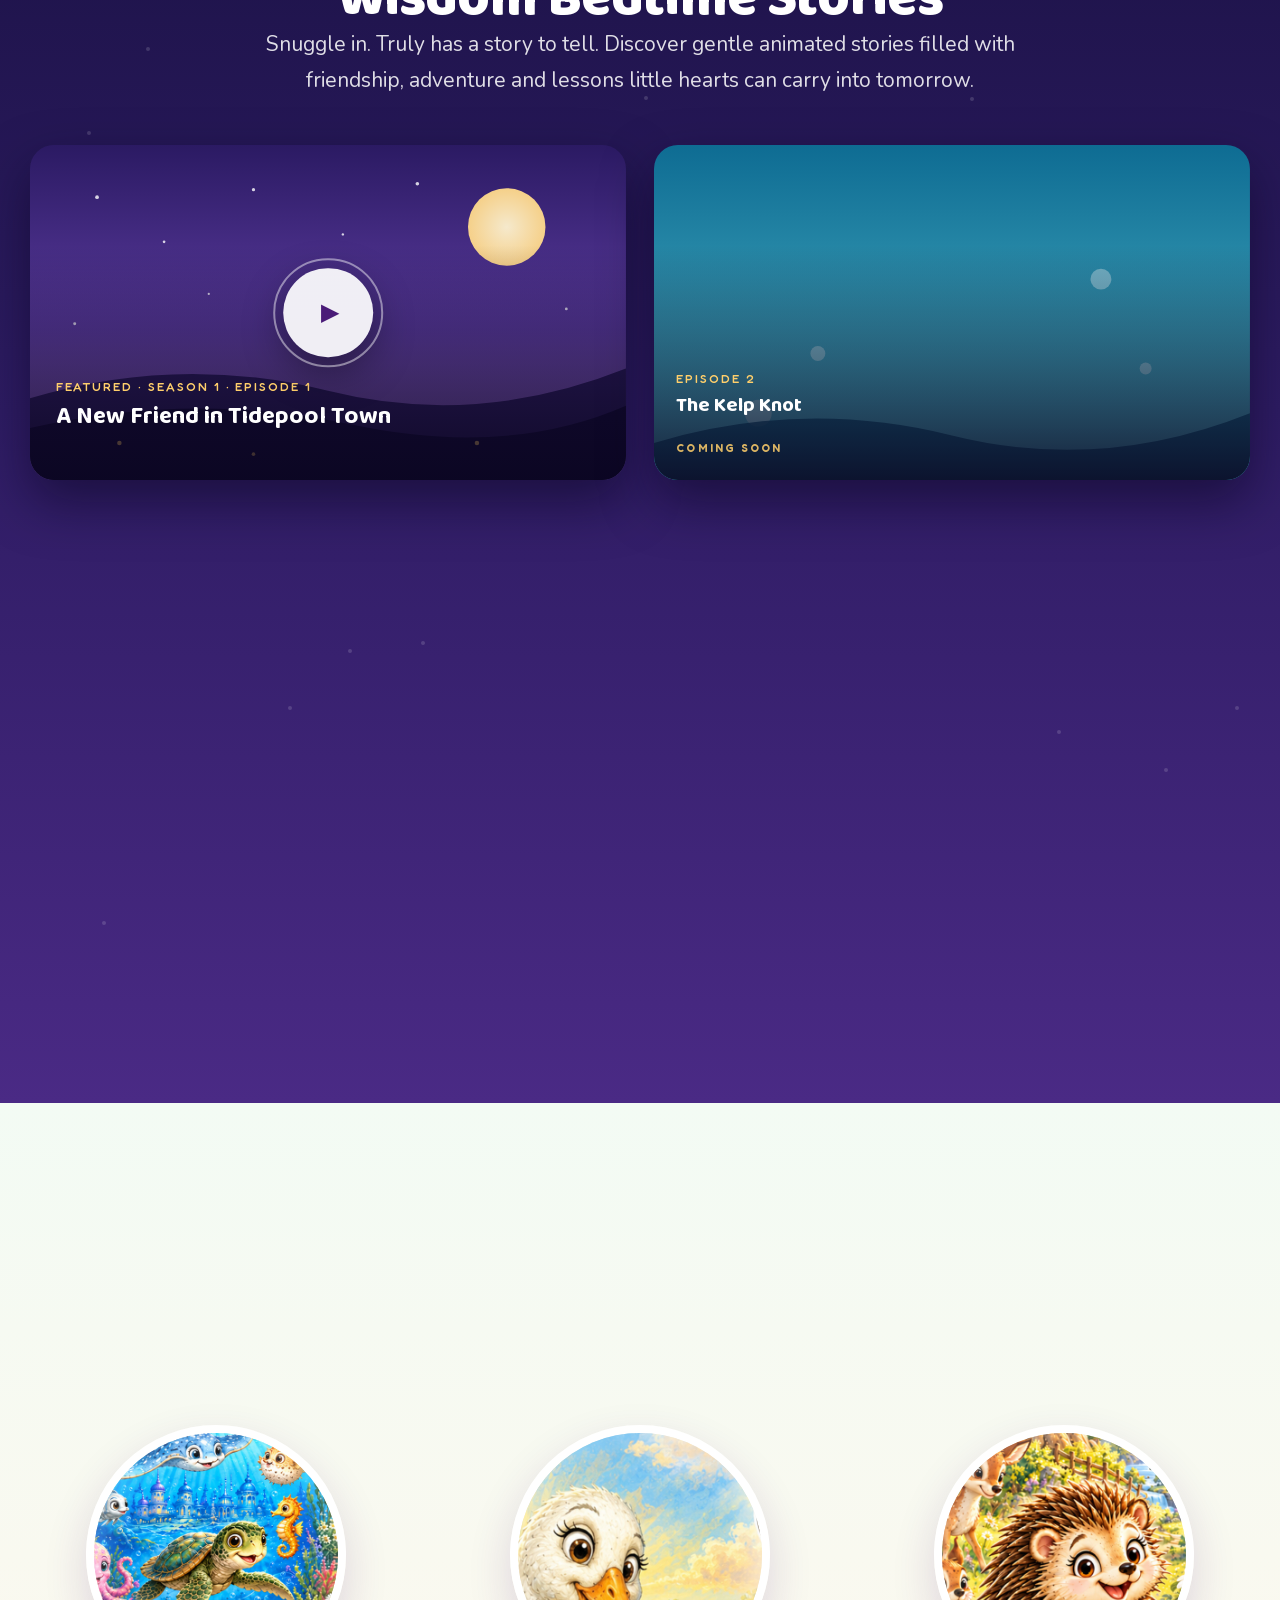
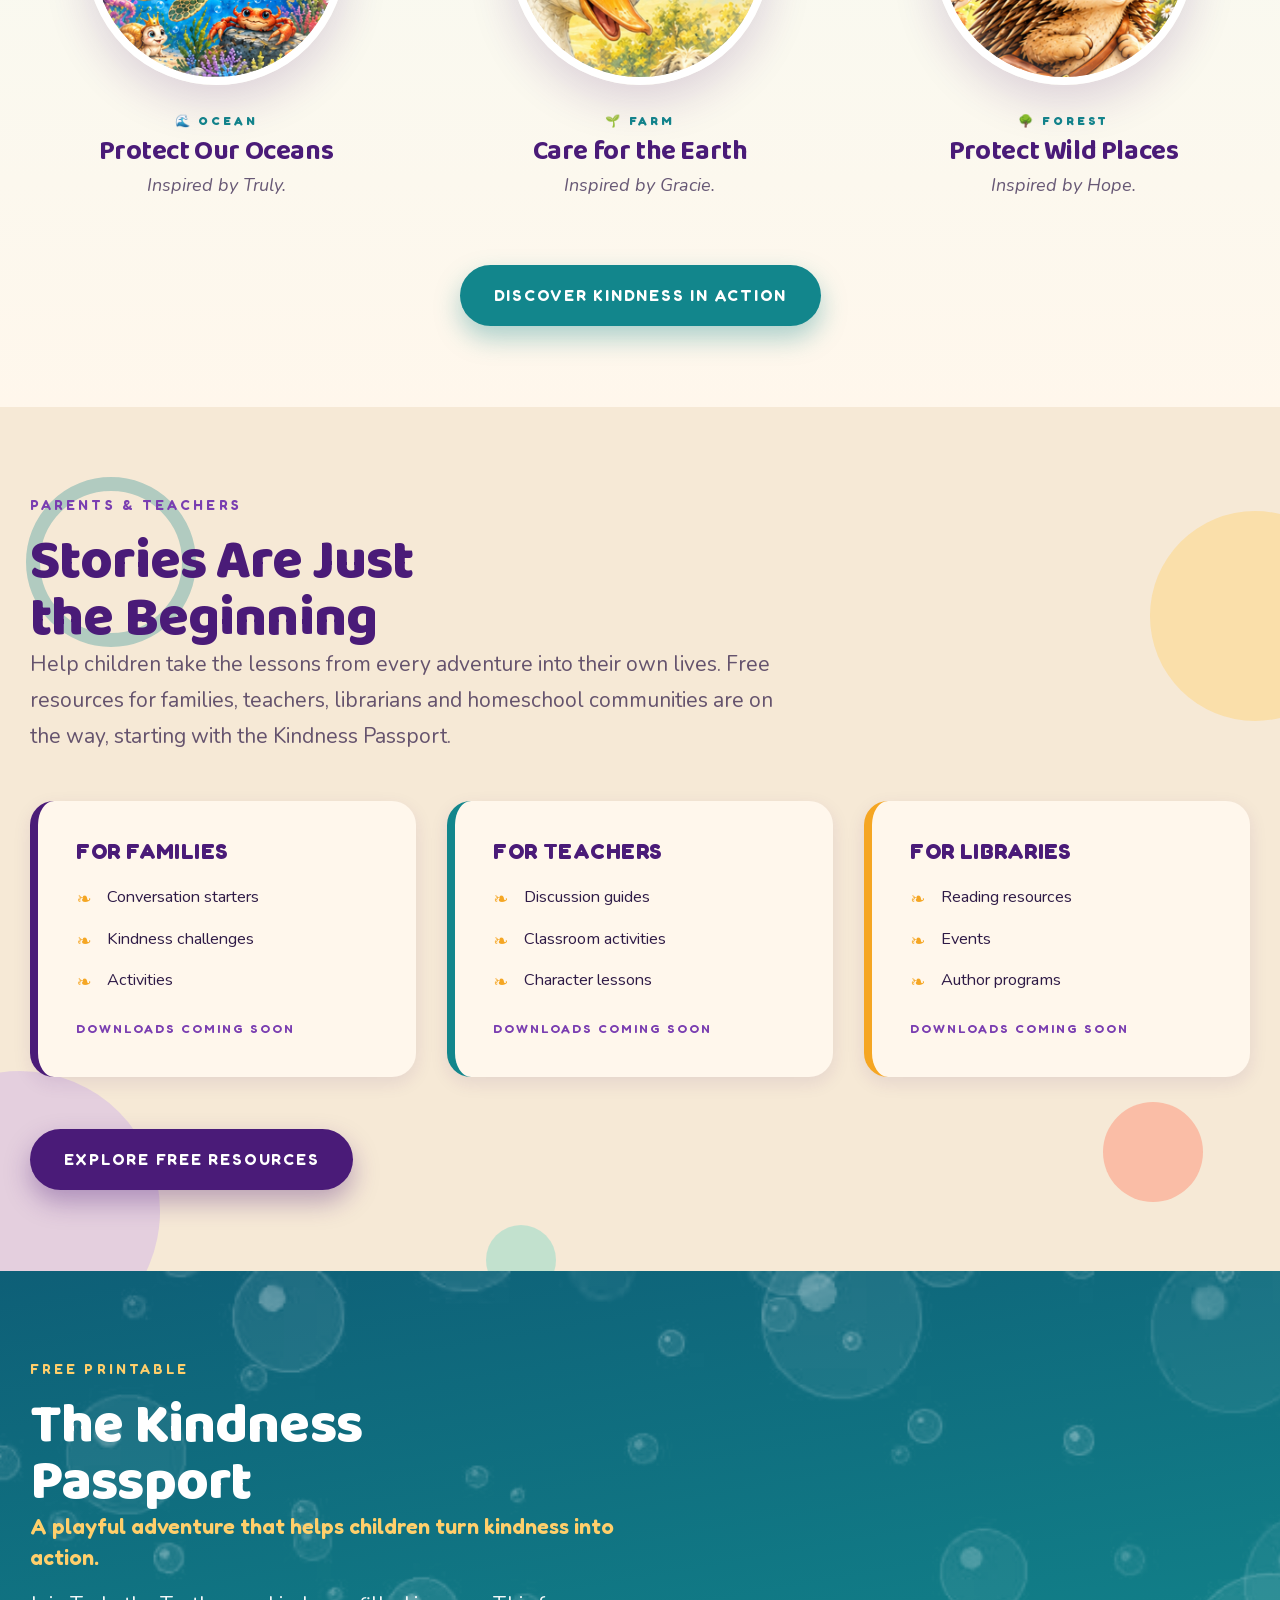
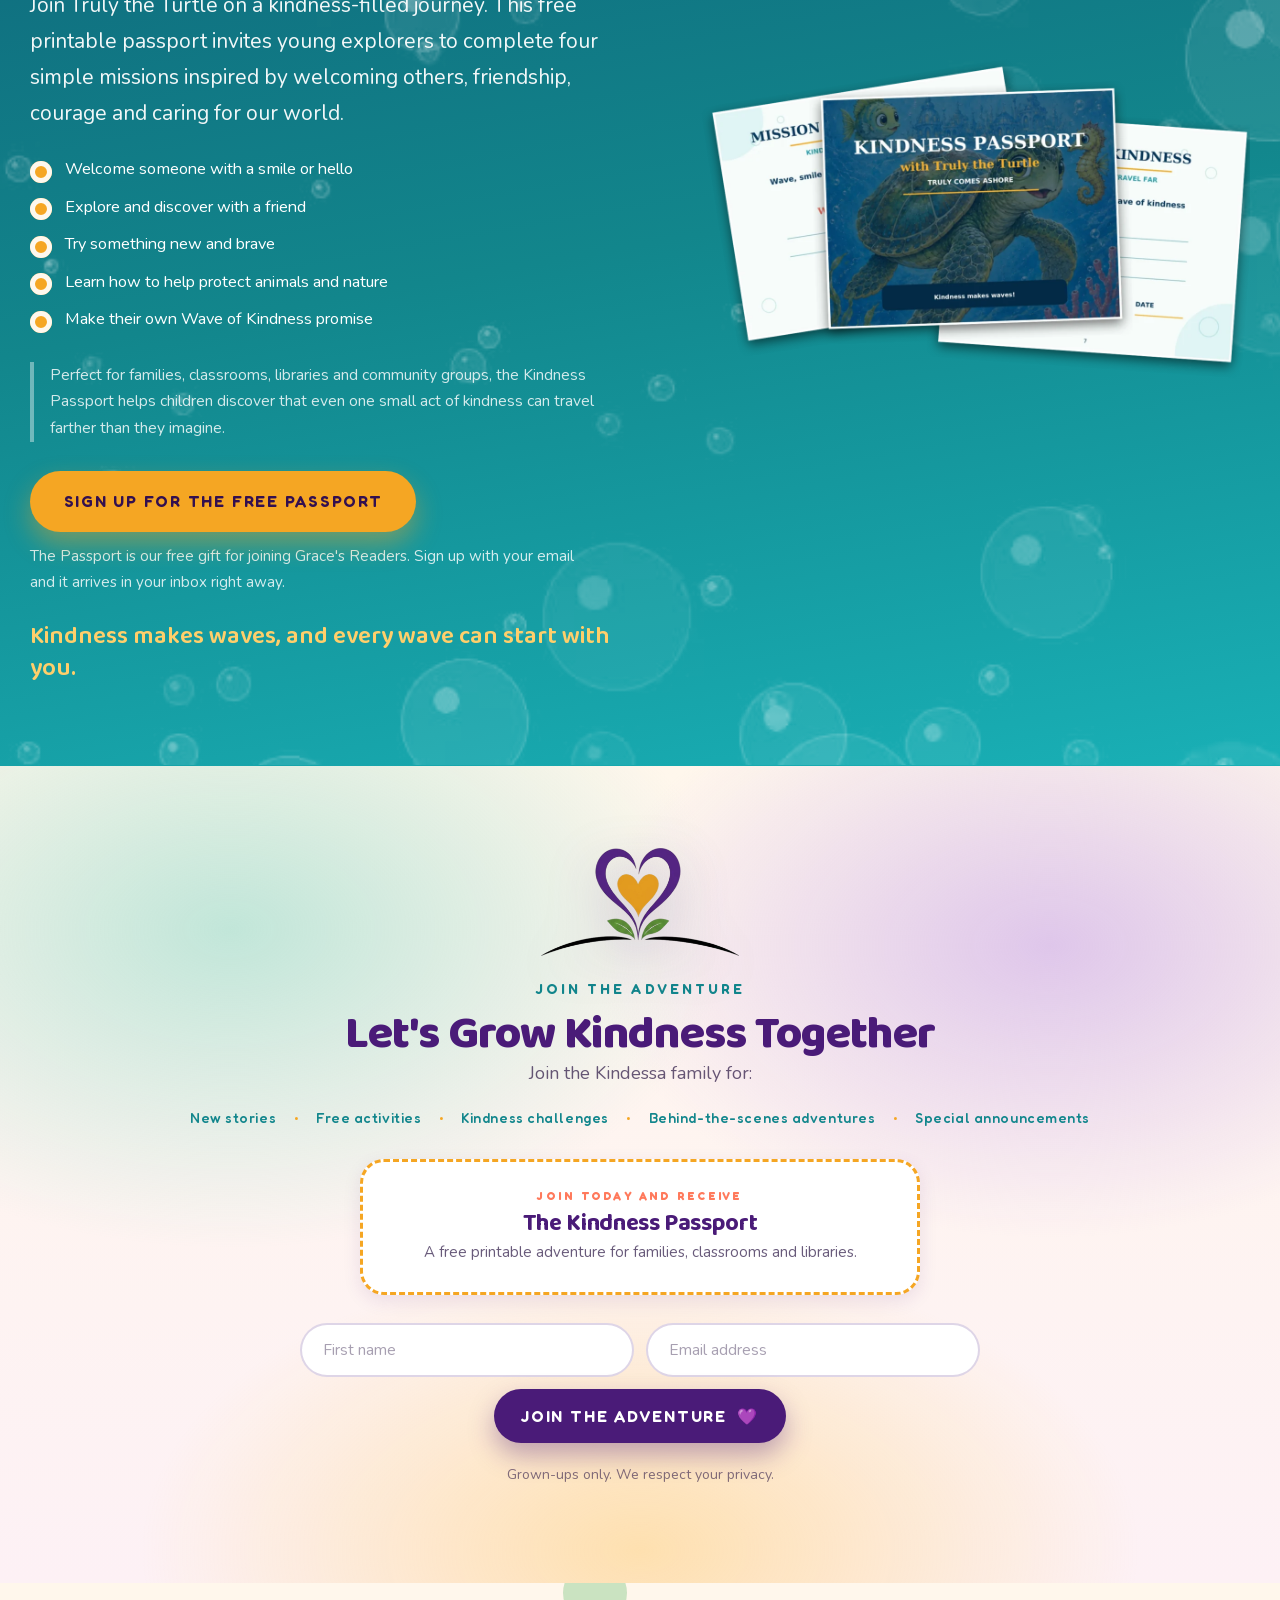
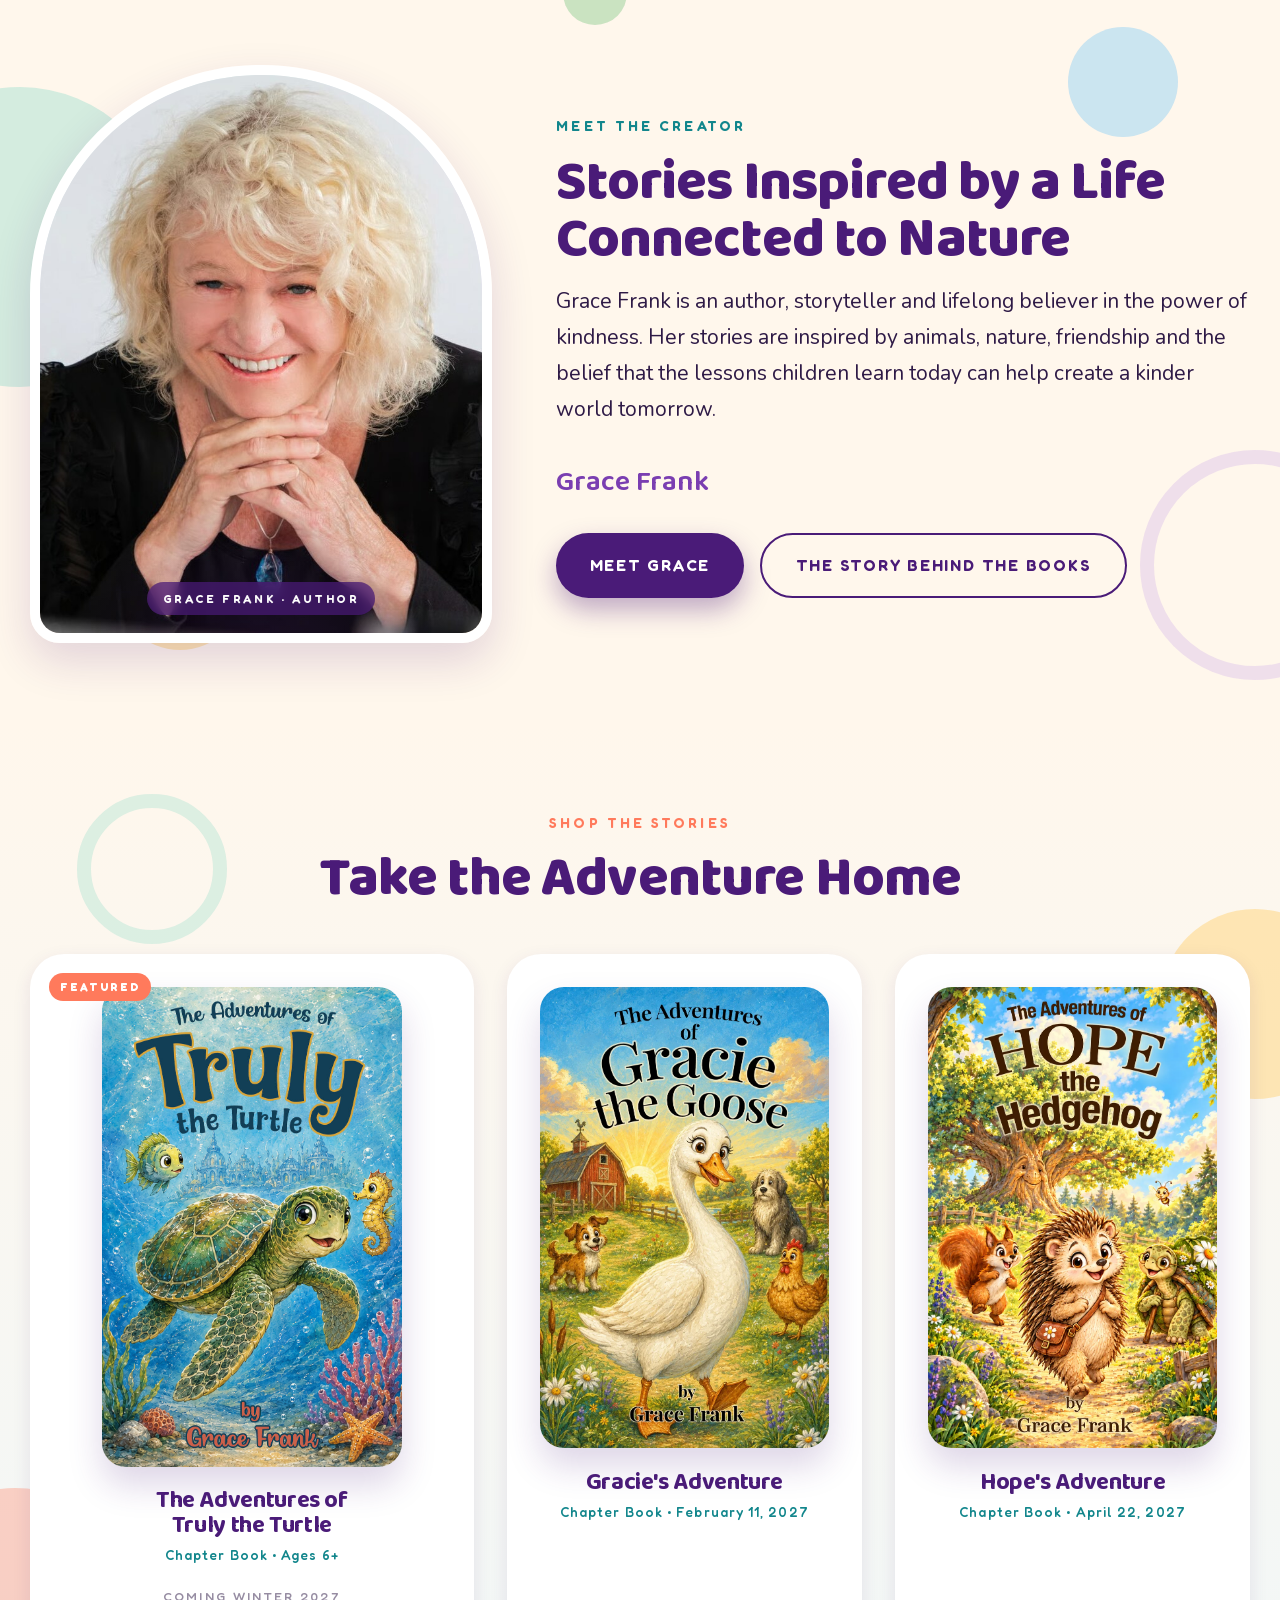
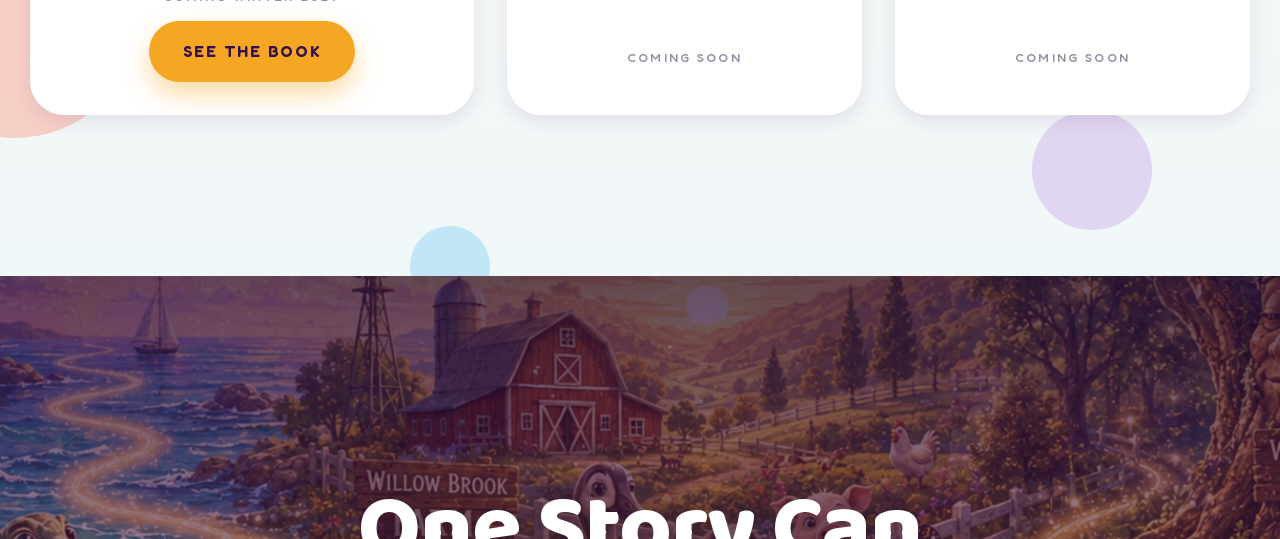
==== commit 00798fd0: "Truly launches Winter 2027, and the review fixes Grace forwarded Truly's dates and launch poster now" ====
--- a/index.html
+++ b/index.html
@@ -62,15 +62,20 @@
   <h1 class="sr-only">Kindessa: Stories That Make a Kinder World</h1>
 
   <picture class="banner reveal">
-    <source media="(max-width:720px)" srcset="assets/web/banner-home-mobile.webp" width="768" height="1376" />
-    <img src="assets/web/banner-home.webp" alt="Kindessa, Stories That Make a Kinder World. Truly the Turtle, Gracie the Goose, Hope the Hedgehog and their friends across the ocean, the farm and the woods." width="1862" height="845" fetchpriority="high" />
+    <source media="(max-width:720px)" srcset="assets/web/banner-home-mobile.webp" width="768" height="852" />
+    <img src="assets/web/banner-home.webp" alt="Kindessa, Stories That Make a Kinder World. Truly the Turtle, Gracie the Goose, Hope the Hedgehog and their friends across the ocean, the farm and the woods." width="1862" height="652" fetchpriority="high" />
   </picture>
 
   <div class="wrap">
+    <div class="hero-mission reveal d1">
+      <p class="hero-mission-lead">We believe every child has the power to make the world <em>a little kinder.</em></p>
+      <p>Through unforgettable animal adventures, Kindessa inspires young hearts to discover courage, celebrate friendship, embrace differences, and understand that even the smallest act of kindness can make a big difference.</p>
+    </div>
     <div class="hero-banner-cta reveal d1">
       <a class="btn btn-gold" href="#worlds">Explore the Stories</a>
       <a class="btn btn-ghost" href="#watch">Watch Bedtime Stories</a>
     </div>
+    <p class="hero-brand">Kindessa is Grace Frank's world of children's books, stories and kindness activities.</p>
     <p class="hero-credit">A <b>Wisdom Production Group</b> company</p>
   </div>
 </section>
@@ -91,7 +96,7 @@
   <div class="wrap">
     <div class="truly-grid">
       <div class="book reveal" id="book">
-        <span class="book-badge">Early 2027</span>
+        <span class="book-badge">Winter 2027</span>
         <div class="book-inner">
           <img src="assets/web/truly-cover.jpg" alt="Cover of The Adventures of Truly the Turtle by Grace Frank" />
         </div>
@@ -403,21 +408,24 @@
     <div class="sec-head reveal">
       <span class="eyebrow">Parents &amp; Teachers</span>
       <h2 class="h-2">Stories Are Just<br>the Beginning</h2>
-      <p class="lede muted">Help children take the lessons from every adventure into their own lives. Explore free resources created for families, teachers, librarians and homeschool communities.</p>
+      <p class="lede muted">Help children take the lessons from every adventure into their own lives. Free resources for families, teachers, librarians and homeschool communities are on the way, starting with the Kindness Passport.</p>
     </div>
 
     <div class="res-grid">
       <article class="res-card reveal">
         <h3>For Families</h3>
         <ul><li>Conversation starters</li><li>Kindness challenges</li><li>Activities</li></ul>
+        <p class="res-soon">Downloads coming soon</p>
       </article>
       <article class="res-card reveal d1">
         <h3>For Teachers</h3>
         <ul><li>Discussion guides</li><li>Classroom activities</li><li>Character lessons</li></ul>
+        <p class="res-soon">Downloads coming soon</p>
       </article>
       <article class="res-card reveal d2">
         <h3>For Libraries</h3>
         <ul><li>Reading resources</li><li>Events</li><li>Author programs</li></ul>
+        <p class="res-soon">Downloads coming soon</p>
       </article>
     </div>
 
@@ -546,7 +554,7 @@
         <div class="prod-img"><img src="assets/web/truly-cover.jpg" alt="The Adventures of Truly the Turtle chapter book" /></div>
         <h3>The Adventures of<br>Truly the Turtle</h3>
         <p class="prod-meta">Chapter Book • Ages 6+</p>
-        <p class="prod-soon">Coming Early 2027</p>
+        <p class="prod-soon">Coming Winter 2027</p>
         <a class="btn btn-gold" href="truly.html">See the Book</a>
       </article>
 
--- a/assets/web/site.css
+++ b/assets/web/site.css
@@ -500,6 +500,11 @@
 .res-card ul{list-style:none;margin:0;padding:0}
 .res-card li{padding:.42em 0 .42em 1.9em;position:relative;font-size:1.02rem}
 .res-card li::before{content:"❧";position:absolute;left:0;color:var(--gold);font-size:1.1em}
+.res-soon{
+  font-family:'Fredoka','Avenir Next','Segoe UI',system-ui,sans-serif;font-weight:600;
+  font-size:.78rem;letter-spacing:.16em;text-transform:uppercase;
+  color:var(--purple-bright);margin:1rem 0 0;
+}
 
 /* ============================================================
    9. JOIN
@@ -966,6 +971,18 @@
 .hero-banner .hero-credit{
   color:var(--purple);opacity:.72;text-shadow:none;margin:0;
 }
+/* the mission paragraph used to be painted into the banner; as text it
+   stays readable at every width */
+.hero-mission{max-width:48rem;margin:clamp(1.2rem,2.6vw,1.8rem) auto 0;color:var(--ink)}
+.hero-mission p{margin:0 0 .6rem;font-size:clamp(1rem,1.5vw,1.12rem);line-height:1.6}
+.hero-mission .hero-mission-lead{
+  font-family:'Baloo 2','Trebuchet MS','Segoe UI',system-ui,sans-serif;font-weight:700;
+  font-size:clamp(1.3rem,2.6vw,1.75rem);line-height:1.3;color:var(--purple);
+}
+.hero-mission em{font-style:normal;color:var(--purple-bright);white-space:nowrap}
+.hero-banner .hero-brand{margin:0 auto .35rem;max-width:40rem;font-size:.98rem;color:rgba(46,26,70,.82)}
+/* the portrait crop ends on a warmer cream than the landscape one */
+@media (max-width:720px){.hero-banner{background:#FDF4E3}}
 .hero-banner .hero-credit b{color:var(--teal)}
 
 /* ============================================================
